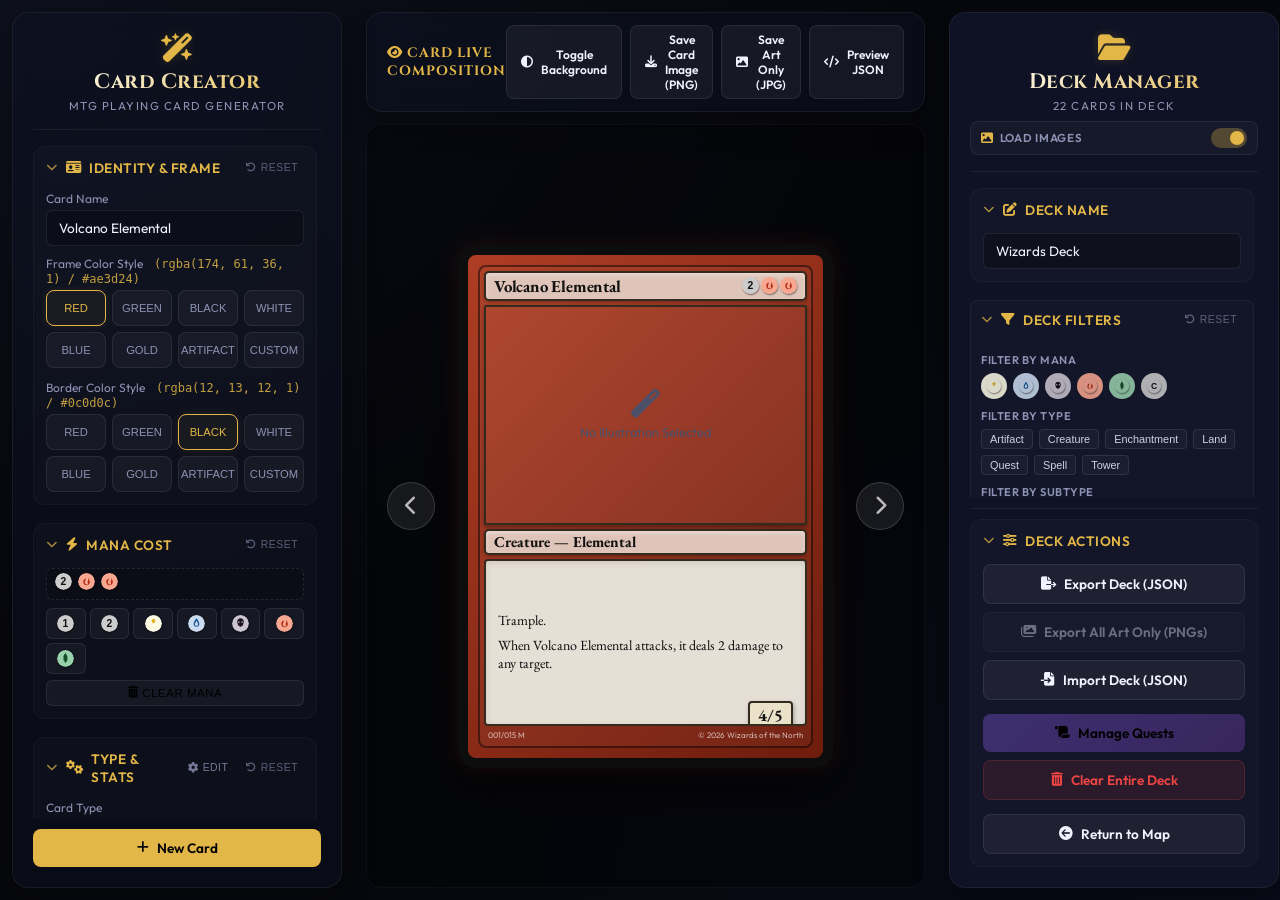
==== card_generator.html @ 2a462fcc "Update card_generator.html Disabled the Export All Art Only button" ====
<!DOCTYPE html>
<html lang="en">
<head>
    <meta charset="UTF-8">
    <meta name="viewport" content="width=device-width, initial-scale=1.0">
    <title>Wizards Card Creator</title>
    <!-- Google Fonts -->
    <link rel="preconnect" href="https://fonts.googleapis.com">
    <link rel="preconnect" href="https://fonts.gstatic.com" crossorigin>
    <link href="https://fonts.googleapis.com/css2?family=Cinzel:wght@500;700;800&family=EB+Garamond:ital,wght@0,400;0,500;0,600;0,700;1,400&family=Inter:wght@300;400;500;600&family=Outfit:wght@400;500;600;700&display=swap" rel="stylesheet" crossorigin>
    <!-- FontAwesome for Icons -->
    <link rel="stylesheet" href="https://cdnjs.cloudflare.com/ajax/libs/font-awesome/6.4.0/css/all.min.css">
    
    <!-- Coloris Color Picker -->
    <link rel="stylesheet" href="https://cdn.jsdelivr.net/gh/mdbassit/Coloris@latest/dist/coloris.min.css"/>
    <script src="https://cdn.jsdelivr.net/gh/mdbassit/Coloris@latest/dist/coloris.min.js"></script>
    
    <style>
        :root {
            --bg-dark: #07080d;
            --bg-card: #0b0c16;
            --panel-bg: rgba(15, 18, 36, 0.45);
            --panel-border: rgba(255, 255, 255, 0.06);
            --panel-glow: 0 8px 32px 0 rgba(0, 0, 0, 0.37);
            --text-main: #f0f2ff;
            --text-muted: #8d93b4;
            
            --accent-gold: #e2b747;
            --gold-hover: #f3ce69;
            --gold-glow: rgba(226, 183, 71, 0.2);
            --danger: #ef4444;
            --danger-hover: #dc2626;
            
            --font-main: 'Outfit', sans-serif;
            --font-heading: 'Cinzel', serif;
            --font-card: 'EB Garamond', serif;
        }

        * {
            box-sizing: border-box;
            margin: 0;
            padding: 0;
        }

        body {
            background-color: var(--bg-dark);
            background-image: 
                radial-gradient(at 0% 0%, rgba(20, 25, 45, 0.5) 0px, transparent 50%),
                radial-gradient(at 100% 100%, rgba(10, 12, 30, 0.6) 0px, transparent 50%);
            color: var(--text-main);
            font-family: var(--font-main);
            height: 100vh;
            overflow: hidden;
        }

        /* App Layout Container */
        .app-container {
            display: flex;
            height: 100vh;
            width: 100vw;
            position: relative;
        }

        /* Sidebars Shared Styles */
        .sidebar {
            width: 330px;
            height: calc(100vh - 24px);
            margin: 12px;
            padding: 20px;
            display: flex;
            flex-direction: column;
            z-index: 10;
            flex-shrink: 0;
        }

        .sidebar-header {
            text-align: center;
            padding-bottom: 16px;
            border-bottom: 1px solid rgba(255, 255, 255, 0.06);
            margin-bottom: 16px;
        }

        .sidebar-header h2 {
            font-family: var(--font-heading);
            font-size: 1.3rem;
            font-weight: 700;
            letter-spacing: 0.5px;
            background: linear-gradient(135deg, #ffffff 0%, var(--accent-gold) 100%);
            -webkit-background-clip: text;
            -webkit-text-fill-color: transparent;
        }

        .sidebar-header p {
            font-size: 0.72rem;
            color: var(--text-muted);
            text-transform: uppercase;
            letter-spacing: 1.5px;
            margin-top: 2px;
        }

        .logo-icon {
            font-size: 1.8rem;
            color: var(--accent-gold);
            text-shadow: 0 0 10px var(--gold-glow);
            margin-bottom: 6px;
        }

        .control-sections {
            flex: 1;
            min-height: 0;
            overflow-y: auto;
            padding-right: 4px;
        }

        /* Custom Scrollbar for sidebars */
        .control-sections::-webkit-scrollbar {
            width: 4px;
        }
        .control-sections::-webkit-scrollbar-track {
            background: transparent;
        }
        .control-sections::-webkit-scrollbar-thumb {
            background: rgba(255, 255, 255, 0.08);
            border-radius: 4px;
        }
        .control-sections::-webkit-scrollbar-thumb:hover {
            background: rgba(255, 255, 255, 0.15);
        }

        /* Glassmorphism panel styling */
        .glass-panel {
            background: var(--panel-bg);
            backdrop-filter: blur(16px);
            -webkit-backdrop-filter: blur(16px);
            border: 1px solid var(--panel-border);
            box-shadow: var(--panel-glow);
            border-radius: 16px;
        }

        #deck-manager-sidebar {
            background: rgba(15, 18, 36, 1.0); /* Fully opaque */
            backdrop-filter: none;
            -webkit-backdrop-filter: none;
        }

        /* UI Control Groups */
        .control-group {
            margin-bottom: 18px;
            background: rgba(255, 255, 255, 0.02);
            padding: 12px;
            border-radius: 12px;
            border: 1px solid rgba(255, 255, 255, 0.03);
            transition: margin-bottom 0.2s ease, padding 0.2s ease;
        }

        .control-group h3 {
            font-size: 0.85rem;
            font-weight: 600;
            margin-bottom: 10px;
            color: var(--accent-gold);
            display: flex;
            align-items: center;
            justify-content: space-between;
            width: calc(100% + 12px);
            text-transform: uppercase;
            letter-spacing: 0.5px;
            cursor: pointer;
            user-select: none;
            padding: 4px 6px;
            margin: -4px -6px 10px -6px;
            border-radius: 6px;
            transition: background 0.15s ease, margin-bottom 0.2s ease;
        }

        .control-group h3:hover {
            background: rgba(255, 255, 255, 0.05);
        }

        .control-group h3 span {
            display: flex;
            align-items: center;
            gap: 8px;
        }

        .panel-chevron {
            transition: transform 0.25s ease;
            font-size: 0.7rem;
            opacity: 0.75;
            color: var(--accent-gold);
        }

        /* Card selection tag chips (Spells / Companions sections) */
        .card-tag-list {
            display: flex;
            flex-direction: column;
            gap: 5px;
            margin-top: 8px;
        }
        .card-tag-chip {
            display: flex;
            align-items: center;
            justify-content: space-between;
            gap: 6px;
            padding: 5px 8px 5px 10px;
            background: rgba(255, 255, 255, 0.05);
            border: 1px solid rgba(255, 255, 255, 0.08);
            border-radius: 8px;
            font-size: 0.78rem;
            color: var(--text-light);
            transition: background 0.15s;
        }
        .card-tag-chip:hover {
            background: rgba(255, 255, 255, 0.09);
        }
        .card-tag-chip .chip-label {
            flex: 1;
            white-space: nowrap;
            overflow: hidden;
            text-overflow: ellipsis;
        }
        .card-tag-chip .chip-type {
            font-size: 0.68rem;
            color: var(--text-muted);
            white-space: nowrap;
        }
        .card-tag-remove {
            background: none;
            border: none;
            color: rgba(255,255,255,0.35);
            cursor: pointer;
            padding: 0 2px;
            font-size: 0.8rem;
            line-height: 1;
            transition: color 0.15s;
            flex-shrink: 0;
        }
        .card-tag-remove:hover {
            color: #f87171;
        }
        .card-section-add-row {
            display: flex;
            gap: 6px;
            align-items: center;
            margin-top: 2px;
        }
        .card-section-add-row select {
            flex: 1;
            min-width: 0;
        }
        .card-section-add-btn {
            flex-shrink: 0;
            background: rgba(var(--accent-gold-rgb, 212,175,55), 0.12);
            border: 1px solid rgba(255,255,255,0.1);
            color: var(--accent-gold);
            border-radius: 8px;
            padding: 6px 10px;
            font-size: 0.8rem;
            cursor: pointer;
            transition: background 0.15s, border-color 0.15s;
            display: flex;
            align-items: center;
            gap: 4px;
        }
        .card-section-add-btn:hover {
            background: rgba(212,175,55,0.22);
            border-color: rgba(212,175,55,0.4);
        }
        .card-tag-empty {
            font-size: 0.75rem;
            color: var(--text-muted);
            font-style: italic;
            padding: 4px 2px;
        }

        .control-group.collapsed {
            margin-bottom: 8px;
            padding-bottom: 8px;
        }

        .control-group.collapsed h3 {
            margin-bottom: 0;
        }

        .control-group.collapsed .panel-chevron {
            transform: rotate(-90deg);
        }

        .control-group.collapsed > :not(h3) {
            display: none !important;
        }

        .reset-panel-btn {
            background: none;
            border: none;
            color: var(--text-muted);
            cursor: pointer;
            padding: 2px 6px;
            font-size: 0.65rem;
            font-weight: 500;
            letter-spacing: 0.5px;
            text-transform: uppercase;
            transition: color 0.2s, opacity 0.2s;
            display: flex;
            align-items: center;
            gap: 4px;
            opacity: 0.6;
        }

        .reset-panel-btn:hover {
            color: var(--accent-gold);
            opacity: 1;
        }

        .input-container {
            margin-bottom: 10px;
        }
        .input-container:last-child {
            margin-bottom: 0;
        }

        .input-container label {
            display: block;
            font-size: 0.75rem;
            color: var(--text-muted);
            margin-bottom: 4px;
        }

        input[type="text"], select, textarea {
            width: 100%;
            background: rgba(0, 0, 0, 0.25);
            border: 1px solid rgba(255, 255, 255, 0.08);
            color: var(--text-main);
            padding: 8px 12px;
            border-radius: 6px;
            font-family: var(--font-main);
            font-size: 0.85rem;
            transition: all 0.2s ease;
        }

        input[type="text"]:focus, select:focus, textarea:focus {
            outline: none;
            border-color: var(--accent-gold);
            box-shadow: 0 0 8px rgba(226, 183, 71, 0.15);
        }

        /* Row Layout */
        .input-row {
            display: flex;
            gap: 8px;
        }
        .input-row .input-container {
            flex: 1;
        }

        /* Mana Cost Builder */
        .mana-builder-wrapper {
            display: flex;
            flex-direction: column;
            gap: 8px;
        }

        .mana-display-row {
            display: flex;
            align-items: center;
            gap: 6px;
            min-height: 32px;
            background: rgba(0, 0, 0, 0.2);
            border-radius: 6px;
            padding: 4px 8px;
            border: 1px dashed rgba(255, 255, 255, 0.1);
            flex-wrap: wrap;
        }

        .mana-display-row:empty::after {
            content: "No mana cost";
            color: var(--text-muted);
            font-size: 0.75rem;
            font-style: italic;
        }

        .mana-buttons-grid {
            display: grid;
            grid-template-columns: repeat(6, 1fr);
            gap: 4px;
        }

        .mana-btn {
            background: rgba(255, 255, 255, 0.04);
            border: 1px solid rgba(255, 255, 255, 0.08);
            border-radius: 6px;
            padding: 6px 0;
            display: flex;
            align-items: center;
            justify-content: center;
            cursor: pointer;
            transition: all 0.2s;
        }

        .mana-btn:hover {
            background: rgba(255, 255, 255, 0.12);
            border-color: var(--accent-gold);
        }

        .mana-btn.clear-mana-btn {
            grid-column: span 6;
            font-size: 0.72rem;
            text-transform: uppercase;
            letter-spacing: 0.5px;
            gap: 4px;
            margin-top: 2px;
        }

        /* Color Preset Buttons */
        .preset-grid {
            display: grid;
            grid-template-columns: repeat(4, 1fr);
            gap: 6px;
        }

        .color-preset-btn, .border-preset-btn {
            background: rgba(255, 255, 255, 0.04);
            border: 1px solid rgba(255, 255, 255, 0.08);
            border-radius: 8px;
            height: 36px;
            cursor: pointer;
            display: flex;
            align-items: center;
            justify-content: center;
            font-size: 0.7rem;
            font-weight: 500;
            color: var(--text-muted);
            transition: all 0.2s;
            text-transform: uppercase;
        }

        .color-preset-btn:hover, .border-preset-btn:hover {
            border-color: var(--text-main);
        }

        .color-preset-btn.active, .border-preset-btn.active {
            border-color: var(--accent-gold);
            color: var(--accent-gold);
            background: rgba(226, 183, 71, 0.05);
            box-shadow: 0 0 10px rgba(226, 183, 71, 0.1);
        }

        /* Custom Color Pickers with Coloris */
        .clr-field {
            display: block !important;
            width: 100% !important;
        }
        .clr-field button {
            border-radius: 6px !important;
            border: 1px solid rgba(255, 255, 255, 0.15) !important;
            width: 22px !important;
            height: 22px !important;
            left: 8px !important;
            right: auto !important;
            transform: translateY(-50%) !important;
            top: 50% !important;
        }
        .clr-field input {
            padding-left: 38px !important;
        }

        /* Drop Zone */
        .dropzone {
            border: 2px dashed rgba(255, 255, 255, 0.1);
            border-radius: 8px;
            padding: 18px 10px;
            text-align: center;
            cursor: pointer;
            transition: all 0.3s;
            background: rgba(0, 0, 0, 0.15);
        }

        .dropzone:hover, .dropzone.dragover {
            border-color: var(--accent-gold);
            background: rgba(226, 183, 71, 0.02);
        }

        .dropzone i {
            font-size: 1.5rem;
            color: var(--accent-gold);
            margin-bottom: 6px;
        }

        .dropzone p {
            font-size: 0.75rem;
            color: var(--text-muted);
        }

        .dropzone-preview {
            display: flex;
            align-items: center;
            justify-content: space-between;
            background: rgba(255, 255, 255, 0.03);
            border: 1px solid rgba(255, 255, 255, 0.06);
            border-radius: 6px;
            padding: 8px 12px;
            font-size: 0.75rem;
            margin-top: 8px;
        }

        .filename-display {
            white-space: nowrap;
            overflow: hidden;
            text-overflow: ellipsis;
            max-width: 170px;
            color: var(--text-main);
        }

        .remove-file-btn {
            background: none;
            border: none;
            color: var(--danger);
            cursor: pointer;
            font-size: 0.85rem;
            transition: color 0.2s;
        }
        .remove-file-btn:hover {
            color: var(--danger-hover);
        }

        .art-transparency-badge {
            display: none;
            align-items: center;
            gap: 4px;
            font-size: 0.65rem;
            font-weight: 600;
            padding: 2px 7px;
            border-radius: 4px;
            white-space: nowrap;
            flex-shrink: 0;
        }
        .art-transparency-badge.transparent {
            display: inline-flex;
            background: rgba(251, 191, 36, 0.15);
            color: #fbbf24;
            border: 1px solid rgba(251, 191, 36, 0.25);
        }
        .art-transparency-badge.opaque {
            display: inline-flex;
            background: rgba(52, 211, 153, 0.15);
            color: #34d399;
            border: 1px solid rgba(52, 211, 153, 0.25);
        }

        /* Sliders */
        .slider-container {
            margin-bottom: 12px;
        }

        .slider-container:last-child {
            margin-bottom: 0;
        }

        .slider-control-wrapper {
            display: flex;
            align-items: center;
            gap: 10px;
            width: 100%;
        }

        .slider-btn {
            background: rgba(255, 255, 255, 0.05);
            color: var(--text-muted);
            border: 1px solid rgba(255, 255, 255, 0.08);
            width: 28px;
            height: 28px;
            padding: 0;
            font-size: 0.7rem;
            border-radius: 50%;
            display: flex;
            align-items: center;
            justify-content: center;
            flex-shrink: 0;
            cursor: pointer;
            transition: all 0.2s ease;
        }

        .slider-btn:hover {
            background: rgba(255, 255, 255, 0.12);
            color: var(--accent-gold);
            border-color: var(--accent-gold);
            box-shadow: 0 0 8px rgba(226, 183, 71, 0.3);
        }

        .slider-btn:active {
            transform: scale(0.9);
        }

        .slider-header {
            display: flex;
            justify-content: space-between;
            font-size: 0.75rem;
            color: var(--text-muted);
            margin-bottom: 6px;
        }

        .slider-header span.val-display {
            color: var(--accent-gold);
            font-family: monospace;
        }

        input[type="range"] {
            -webkit-appearance: none;
            width: 100%;
            height: 6px;
            border-radius: 3px;
            background: rgba(255, 255, 255, 0.1);
            outline: none;
            cursor: pointer;
        }

        input[type="range"]::-webkit-slider-thumb {
            -webkit-appearance: none;
            width: 12px;
            height: 12px;
            border-radius: 50%;
            background: var(--accent-gold);
            box-shadow: 0 0 6px rgba(226, 183, 71, 0.3);
            transition: transform 0.1s;
        }

        input[type="range"]::-webkit-slider-thumb:hover {
            transform: scale(1.2);
        }

        /* Common Buttons */
        .btn-column {
            display: flex;
            flex-direction: column;
            gap: 8px;
            margin-top: 10px;
        }

        .primary-btn, .secondary-btn, .danger-btn {
            width: 100%;
            padding: 10px 16px;
            border-radius: 8px;
            font-family: var(--font-main);
            font-weight: 600;
            font-size: 0.85rem;
            cursor: pointer;
            display: flex;
            align-items: center;
            justify-content: center;
            gap: 8px;
            transition: all 0.2s;
        }

        .primary-btn {
            background: var(--accent-gold);
            color: #000;
            border: none;
        }
        .primary-btn:hover {
            background: var(--gold-hover);
            box-shadow: 0 0 12px rgba(226, 183, 71, 0.35);
        }

        .secondary-btn {
            background: rgba(255, 255, 255, 0.05);
            color: var(--text-main);
            border: 1px solid rgba(255, 255, 255, 0.08);
        }
        .secondary-btn:hover {
            background: rgba(255, 255, 255, 0.12);
            border-color: var(--text-main);
        }

        .danger-btn {
            background: rgba(239, 68, 68, 0.1);
            color: var(--danger);
            border: 1px solid rgba(239, 68, 68, 0.2);
        }
        .danger-btn:hover {
            background: var(--danger);
            color: #fff;
            border-color: var(--danger);
        }

        .primary-btn:disabled, .secondary-btn:disabled, .danger-btn:disabled {
            opacity: 0.4;
            cursor: not-allowed;
            pointer-events: none;
        }

        /* Viewport Styling */
        .viewport {
            flex: 1;
            display: flex;
            flex-direction: column;
            height: 100%;
            padding: 12px;
            position: relative;
        }

        .viewport-header {
            padding: 12px 20px;
            display: flex;
            justify-content: space-between;
            align-items: center;
            margin-bottom: 12px;
        }

        .mode-badge {
            font-family: var(--font-heading);
            font-weight: 700;
            font-size: 0.85rem;
            letter-spacing: 1px;
            color: var(--accent-gold);
            text-transform: uppercase;
        }

        .card-container-wrapper {
            flex: 1;
            display: flex;
            align-items: center;
            justify-content: center;
            position: relative;
            background: rgba(0, 0, 0, 0.3);
            border-radius: 16px;
            border: 1px solid rgba(255, 255, 255, 0.04);
            overflow: auto;
            transition: background 0.3s ease, border-color 0.3s ease;
        }

        /* Navigation Arrows styling */
        .nav-arrow-btn {
            position: absolute;
            top: 50%;
            transform: translateY(-50%);
            width: 48px;
            height: 48px;
            border-radius: 50%;
            background: rgba(255, 255, 255, 0.08);
            border: 1px solid rgba(255, 255, 255, 0.15);
            backdrop-filter: blur(12px);
            -webkit-backdrop-filter: blur(12px);
            color: rgba(255, 255, 255, 0.7);
            font-size: 1.25rem;
            cursor: pointer;
            display: flex;
            align-items: center;
            justify-content: center;
            transition: all 0.2s cubic-bezier(0.4, 0, 0.2, 1);
            z-index: 10;
        }

        .nav-arrow-btn:hover {
            background: rgba(255, 255, 255, 0.18);
            border-color: rgba(226, 183, 71, 0.4);
            color: #e2b747;
            transform: translateY(-50%) scale(1.1);
            box-shadow: 0 0 15px rgba(226, 183, 71, 0.2);
        }

        .nav-arrow-btn:active {
            transform: translateY(-50%) scale(0.95);
        }

        .nav-arrow-btn:disabled {
            opacity: 0.2;
            cursor: not-allowed;
            pointer-events: none;
        }

        .nav-arrow-btn.prev {
            left: 20px;
        }

        .nav-arrow-btn.next {
            right: 20px;
        }

        .card-container-wrapper.light-bg {
            background: #ffffff;
            border-color: rgba(0, 0, 0, 0.1);
        }

        .card-container-wrapper.dark-bg {
            background: #000000;
            border-color: rgba(255, 255, 255, 0.08);
        }

        /* HIGH-FIDELITY MTG CARD LAYOUT */
        .mtg-card-frame {
            width: 375px;
            height: 523px;
            background-color: #121212;
            border-radius: 18px;
            box-shadow: 0 15px 40px rgba(0,0,0,0.8);
            border: 10px solid #0d0d0c; /* Bold black card border */
            padding: 10px;
            display: flex;
            flex-direction: column;
            position: relative;
            user-select: none;
            overflow: hidden;
        }

        /* Color-specific card styles based on frame color */
        .mtg-card-frame.style-red {
            background: linear-gradient(135deg, #ae3d24 0%, #6e1c0d 100%);
            box-shadow: 0 0 20px rgba(174, 61, 36, 0.15), 0 15px 40px rgba(0,0,0,0.8);
        }
        .mtg-card-frame.style-green {
            background: linear-gradient(135deg, #275924 0%, #112d0e 100%);
            box-shadow: 0 0 20px rgba(39, 89, 36, 0.15), 0 15px 40px rgba(0,0,0,0.8);
        }
        .mtg-card-frame.style-black {
            background: linear-gradient(135deg, #37333d 0%, #151119 100%);
            box-shadow: 0 0 20px rgba(55, 51, 61, 0.15), 0 15px 40px rgba(0,0,0,0.8);
        }
        .mtg-card-frame.style-white {
            background: linear-gradient(135deg, #e7ddc4 0%, #a49673 100%);
            box-shadow: 0 0 20px rgba(231, 221, 196, 0.1), 0 15px 40px rgba(0,0,0,0.8);
        }
        .mtg-card-frame.style-blue {
            background: linear-gradient(135deg, #2c5c8e 0%, #122846 100%);
            box-shadow: 0 0 20px rgba(44, 92, 142, 0.15), 0 15px 40px rgba(0,0,0,0.8);
        }
        .mtg-card-frame.style-gold {
            background: linear-gradient(135deg, #cb9b3c 0%, #7d591b 100%);
            box-shadow: 0 0 20px rgba(203, 155, 60, 0.15), 0 15px 40px rgba(0,0,0,0.8);
        }
        .mtg-card-frame.style-artifact {
            background: linear-gradient(135deg, #8d9299 0%, #4b4e54 100%);
            box-shadow: 0 0 20px rgba(141, 146, 153, 0.1), 0 15px 40px rgba(0,0,0,0.8);
        }

        /* Inner Content Border box */
        .card-inner-border {
            display: flex;
            flex-direction: column;
            height: 100%;
            border: 2px solid rgba(0, 0, 0, 0.5);
            border-radius: 8px;
            padding: 4px;
            background: rgba(255, 255, 255, 0.03);
            position: relative;
            z-index: 2;
        }

        /* Card Header (Title & Mana Cost) */
        .card-header-bar {
            height: 30px;
            background: rgba(255, 255, 255, 0.85);
            border: 2px solid #332b1d;
            border-radius: 5px;
            box-shadow: inset 0 2px 4px rgba(255,255,255,0.4), 0 1px 3px rgba(0,0,0,0.3);
            padding: 0 8px;
            display: flex;
            align-items: center;
            justify-content: space-between;
            color: #111;
            margin-bottom: 4px;
            font-family: var(--font-card);
        }

        /* Text shadow colors based on frame selection to blend headers */
        .style-red .card-header-bar, .style-red .card-type-bar { background: #dfc4b9; }
        .style-green .card-header-bar, .style-green .card-type-bar { background: #c6dfc3; }
        .style-black .card-header-bar, .style-black .card-type-bar { background: #cbc5d0; }
        .style-white .card-header-bar, .style-white .card-type-bar { background: #fdfaf2; }
        .style-blue .card-header-bar, .style-blue .card-type-bar { background: #c7dcef; }
        .style-gold .card-header-bar, .style-gold .card-type-bar { background: #eae1c9; }
        .style-artifact .card-header-bar, .style-artifact .card-type-bar { background: #dcdfe3; }

        .card-title-text {
            font-weight: 700;
            font-size: 1.05rem;
            letter-spacing: -0.2px;
            font-style: normal;
        }

        .card-mana-cost {
            display: flex;
            align-items: center;
            gap: 2px;
        }

        /* Mana SVGs */
        .mana-icon-svg {
            width: 17px;
            height: 17px;
            border-radius: 50%;
            box-shadow: 0.5px 1px 1.5px rgba(0,0,0,0.5);
            display: inline-block;
        }

        .card-art-frame {
            height: 220px;
            border: 2px solid #332b1d;
            background: inherit;
            position: relative;
            overflow: hidden;
            box-shadow: 0 2px 4px rgba(0,0,0,0.4);
            margin-bottom: 4px;
            border-radius: 2px;
            display: flex;
            align-items: center;
            justify-content: center;
        }

        .card-art-img {
            position: absolute;
            transform-origin: center center;
        }

        .card-art-placeholder {
            position: absolute;
            top: 0;
            left: 0;
            width: 100%;
            height: 100%;
            display: flex;
            flex-direction: column;
            align-items: center;
            justify-content: center;
            color: #4a5068;
            font-size: 0.8rem;
            gap: 6px;
        }
        .card-art-placeholder i {
            font-size: 1.8rem;
        }

        /* Card Type Bar */
        .card-type-bar {
            height: 26px;
            background: rgba(255, 255, 255, 0.85);
            border: 2px solid #332b1d;
            border-radius: 5px;
            box-shadow: inset 0 2px 4px rgba(255,255,255,0.4), 0 1px 3px rgba(0,0,0,0.3);
            padding: 0 8px;
            display: flex;
            align-items: center;
            justify-content: space-between;
            color: #111;
            margin-bottom: 4px;
            font-family: var(--font-card);
        }

        .card-type-text {
            font-weight: 700;
            font-size: 0.95rem;
        }

        .card-expansion-icon {
            font-size: 0.8rem;
            color: #111;
        }

        /* Card Rules Text Box */
        .card-text-box {
            flex: 1;
            background: rgba(234, 230, 222, 0.96); /* Authentic parchment feel */
            border: 2px solid #332b1d;
            border-radius: 4px;
            padding: 10px 12px;
            color: #0b0b0b;
            font-family: var(--font-card);
            font-size: 0.88rem;
            line-height: 1.25;
            display: flex;
            flex-direction: column;
            justify-content: center;
            box-shadow: inset 0 2px 6px rgba(0,0,0,0.1);
            position: relative;
            overflow: hidden;
        }

        .card-rules-text {
            white-space: pre-wrap;
            text-align: left;
            font-style: normal;
        }

        .rules-paragraph {
            margin-bottom: 8px;
        }
        .rules-paragraph:last-child {
            margin-bottom: 0;
        }
        .custom-description-paragraph {
            font-style: italic;
        }

        .activated-ability-preview-item {
            cursor: pointer;
            transition: background-color 0.2s, color 0.2s;
            border-radius: 4px;
            padding: 2px 4px;
            margin: 0 -4px;
            display: block;
        }

        .activated-ability-preview-item:hover {
            background-color: rgba(226, 183, 71, 0.12);
            color: #e2b747;
        }

        .card-rules-text .mana-icon-svg {
            width: var(--ability-mana-size, 14px);
            height: var(--ability-mana-size, 14px);
            vertical-align: middle;
            margin: 0 1px;
            position: relative;
            top: -1px;
        }

        /* Keyword Preset Buttons */
        .keyword-grid {
            display: grid;
            grid-template-columns: repeat(3, 1fr);
            gap: 6px;
        }

        .keyword-btn {
            background: rgba(255, 255, 255, 0.04);
            border: 1px solid rgba(255, 255, 255, 0.08);
            border-radius: 8px;
            height: 36px;
            cursor: pointer;
            display: flex;
            align-items: center;
            justify-content: center;
            font-size: 0.72rem;
            font-weight: 500;
            color: var(--text-muted);
            transition: all 0.2s;
            text-transform: uppercase;
        }

        .keyword-btn:hover {
            border-color: var(--text-main);
        }

        .keyword-btn.active {
            border-color: var(--accent-gold);
            color: var(--accent-gold);
            background: rgba(226, 183, 71, 0.05);
            box-shadow: 0 0 10px rgba(226, 183, 71, 0.1);
        }

        /* Activated Abilities Builder styling */
        .ability-item {
            display: flex;
            align-items: center;
            justify-content: space-between;
            background: rgba(255, 255, 255, 0.02);
            border: 1px solid rgba(255, 255, 255, 0.05);
            border-radius: 6px;
            padding: 6px 10px;
            font-size: 0.75rem;
            margin-bottom: 2px;
            cursor: pointer;
            transition: background 0.2s, border-color 0.2s;
        }

        .ability-item:hover {
            background: rgba(255, 255, 255, 0.06);
            border-color: rgba(255, 255, 255, 0.15);
        }

        .ability-item-details {
            display: flex;
            align-items: center;
            gap: 6px;
            min-width: 0;
            flex: 1;
        }

        .ability-item-mana {
            display: flex;
            align-items: center;
            gap: 1.5px;
            flex-shrink: 0;
        }

        .ability-item-mana .mana-icon-svg {
            width: 12px;
            height: 12px;
        }

        .ability-item-text {
            color: var(--text-main);
            white-space: nowrap;
            overflow: hidden;
            text-overflow: ellipsis;
        }

        .ability-item-delete-btn {
            background: none;
            border: none;
            color: var(--text-muted);
            cursor: pointer;
            padding: 4px;
            font-size: 0.75rem;
            transition: color 0.2s;
        }

        .ability-item-delete-btn:hover {
            color: var(--danger);
        }

        .mini-mana-btn {
            padding: 4px 0 !important;
            font-size: 0.75rem !important;
        }

        /* Power & Toughness Badge */
        .card-pt-box {
            position: absolute;
            bottom: -6px;
            right: 12px;
            background: #eae1c9;
            border: 2px solid #332b1d;
            border-radius: 4px;
            padding: 2px 8px;
            font-family: var(--font-card);
            font-weight: 700;
            font-size: 1.05rem;
            color: #111;
            box-shadow: 1px 2px 4px rgba(0,0,0,0.3);
            z-index: 5;
            display: none; /* Only visible for Creatures */
        }

        /* Card footer details */
        .card-footer-info {
            height: 16px;
            display: flex;
            justify-content: space-between;
            align-items: center;
            font-family: var(--font-main);
            font-size: 0.5rem;
            color: rgba(255, 255, 255, 0.65);
            padding: 2px 4px 0 4px;
        }

        /* Deck List (Right Sidebar) */
        .deck-list {
            display: flex;
            flex-direction: column;
            gap: 8px;
        }

        /* Image Loading Toggle */
        .img-loading-toggle-row {
            display: flex;
            align-items: center;
            justify-content: space-between;
            padding: 6px 10px;
            margin: 8px 0 0 0;
            background: rgba(255, 255, 255, 0.03);
            border: 1px solid rgba(255, 255, 255, 0.06);
            border-radius: 8px;
            gap: 8px;
        }

        .img-loading-toggle-label {
            display: flex;
            align-items: center;
            gap: 6px;
            font-size: 0.72rem;
            font-weight: 600;
            text-transform: uppercase;
            letter-spacing: 0.06em;
            color: var(--text-muted);
            user-select: none;
        }

        .img-loading-toggle-label i {
            font-size: 0.75rem;
            color: var(--accent-gold);
        }

        /* Toggle switch */
        .toggle-switch {
            position: relative;
            display: inline-block;
            width: 36px;
            height: 20px;
            flex-shrink: 0;
        }

        .toggle-switch input {
            opacity: 0;
            width: 0;
            height: 0;
        }

        .toggle-slider {
            position: absolute;
            cursor: pointer;
            inset: 0;
            background: rgba(255, 255, 255, 0.1);
            border-radius: 20px;
            transition: background 0.25s;
        }

        .toggle-slider::before {
            content: '';
            position: absolute;
            height: 14px;
            width: 14px;
            left: 3px;
            bottom: 3px;
            background: var(--text-muted);
            border-radius: 50%;
            transition: transform 0.25s, background 0.25s;
        }

        .toggle-switch input:checked + .toggle-slider {
            background: rgba(226, 183, 71, 0.3);
        }

        .toggle-switch input:checked + .toggle-slider::before {
            transform: translateX(16px);
            background: var(--accent-gold);
        }

        /* Per-card load image button */
        .deck-card-load-img-btn {
            background: none;
            border: 1px solid rgba(226, 183, 71, 0.25);
            color: var(--accent-gold);
            cursor: pointer;
            padding: 4px 6px;
            font-size: 0.68rem;
            border-radius: 5px;
            transition: all 0.2s;
            flex-shrink: 0;
            opacity: 0.7;
        }

        .deck-card-load-img-btn:hover {
            background: rgba(226, 183, 71, 0.12);
            border-color: var(--accent-gold);
            opacity: 1;
        }

        .deck-card-load-img-btn.loaded {
            color: #6fcf6f;
            border-color: rgba(111, 207, 111, 0.3);
            opacity: 1;
            cursor: default;
        }

        .deck-card-row {
            display: flex;
            align-items: center;
            justify-content: space-between;
            background: rgba(255, 255, 255, 0.02);
            border: 1px solid rgba(255, 255, 255, 0.05);
            border-radius: 8px;
            padding: 8px 10px;
            cursor: pointer;
            transition: all 0.2s;
        }

        .deck-card-row:hover {
            background: rgba(255, 255, 255, 0.07);
            border-color: rgba(255, 255, 255, 0.15);
        }

        .deck-card-row.selected {
            background: rgba(226, 183, 71, 0.08);
            border-color: rgba(226, 183, 71, 0.6);
            box-shadow: 0 0 8px rgba(226, 183, 71, 0.15);
        }

        .deck-card-info {
            display: flex;
            flex-direction: column;
            gap: 2px;
            min-width: 0;
            flex: 1;
        }

        .deck-card-name {
            font-weight: 600;
            font-size: 0.8rem;
            white-space: nowrap;
            overflow: hidden;
            text-overflow: ellipsis;
            color: var(--text-main);
        }

        .deck-card-meta {
            display: flex;
            align-items: center;
            gap: 6px;
        }

        .deck-card-type {
            font-size: 0.65rem;
            color: var(--text-muted);
            background: rgba(255, 255, 255, 0.05);
            padding: 1px 4px;
            border-radius: 3px;
            text-transform: uppercase;
        }

        .deck-card-mana {
            display: flex;
            align-items: center;
            gap: 1.5px;
        }

        .deck-card-mana .mana-icon-svg {
            width: 11px;
            height: 11px;
        }

        .deck-card-delete-btn {
            background: none;
            border: none;
            color: var(--text-muted);
            cursor: pointer;
            padding: 6px;
            font-size: 0.8rem;
            transition: color 0.2s;
        }

        .deck-card-delete-btn:hover {
            color: var(--danger);
        }

        .deck-empty-placeholder {
            padding: 40px 10px;
            text-align: center;
            color: var(--text-muted);
            font-size: 0.8rem;
            border: 1px dashed rgba(255, 255, 255, 0.05);
            border-radius: 8px;
        }

        .deck-empty-placeholder i {
            font-size: 1.8rem;
            margin-bottom: 8px;
            display: block;
        }

        /* Deck Sort Button */
        .deck-sort-btn {
            background: none;
            border: none;
            color: var(--text-muted);
            cursor: pointer;
            padding: 2px 6px;
            font-size: 0.65rem;
            font-weight: 500;
            letter-spacing: 0.5px;
            text-transform: uppercase;
            transition: color 0.2s, opacity 0.2s, background 0.2s;
            display: flex;
            align-items: center;
            gap: 4px;
            opacity: 0.6;
            border-radius: 4px;
        }
        .deck-sort-btn:hover {
            color: var(--accent-gold);
            opacity: 1;
        }
        .deck-sort-btn.sort-active {
            color: var(--accent-gold);
            opacity: 1;
            background: rgba(212, 175, 55, 0.1);
            border: 1px solid rgba(212, 175, 55, 0.25);
        }

        /* Deck Manager Filters */
        .deck-filters {
            background: rgba(255, 255, 255, 0.02);
            border: 1px solid rgba(255, 255, 255, 0.05);
            border-radius: 8px;
            padding: 10px;
            margin-bottom: 12px;
            display: flex;
            flex-direction: column;
            gap: 10px;
        }

        .filter-group {
            display: flex;
            flex-direction: column;
            gap: 6px;
        }

        .filter-label {
            font-size: 0.7rem;
            font-weight: 600;
            color: var(--text-muted);
            text-transform: uppercase;
            letter-spacing: 0.5px;
            display: flex;
            justify-content: space-between;
            align-items: center;
        }

        .filter-buttons {
            display: flex;
            flex-wrap: wrap;
            gap: 6px;
        }

        .mana-filter-btn {
            width: 26px;
            height: 26px;
            border-radius: 50%;
            border: 1.5px solid transparent;
            background: rgba(255, 255, 255, 0.08);
            display: flex;
            align-items: center;
            justify-content: center;
            cursor: pointer;
            transition: all 0.2s cubic-bezier(0.4, 0, 0.2, 1);
            padding: 0;
            outline: none;
            opacity: 0.85;
        }

        .mana-filter-btn:hover {
            transform: scale(1.15);
            box-shadow: 0 0 8px rgba(255, 255, 255, 0.15);
            opacity: 1;
        }

        .mana-filter-btn.active {
            transform: scale(1.15);
            box-shadow: 0 0 15px var(--glow-color, rgba(255, 255, 255, 0.4));
            border-color: #ffffff;
            outline: 2px solid var(--accent-gold);
            outline-offset: 2px;
            opacity: 1 !important;
        }
        
        .mana-filter-btn[data-color="W"] { --glow-color: rgba(248, 246, 240, 0.4); background: #fdfbe6; }
        .mana-filter-btn[data-color="U"] { --glow-color: rgba(43, 120, 197, 0.6); background: #cbdcf0; }
        .mana-filter-btn[data-color="B"] { --glow-color: rgba(18, 18, 18, 0.8); background: #cbc5d0; }
        .mana-filter-btn[data-color="R"] { --glow-color: rgba(211, 56, 30, 0.6); background: #f8a790; }
        .mana-filter-btn[data-color="G"] { --glow-color: rgba(45, 137, 72, 0.6); background: #99d1ad; }
        .mana-filter-btn[data-color="C"] { --glow-color: rgba(120, 120, 120, 0.4); background: #cccccc; }

        .filter-buttons.has-active .mana-filter-btn:not(.active) {
            opacity: 0.35;
        }

        .filter-buttons.has-active .mana-filter-btn:not(.active):hover {
            opacity: 0.65;
        }

        .mana-filter-btn svg {
            width: 14px;
            height: 14px;
            pointer-events: none;
        }

        .type-filter-btn {
            padding: 3px 8px;
            font-size: 0.68rem;
            font-weight: 500;
            border-radius: 4px;
            border: 1px solid rgba(255, 255, 255, 0.1);
            background: rgba(255, 255, 255, 0.04);
            color: var(--text-main);
            cursor: pointer;
            transition: all 0.2s ease;
            opacity: 0.85;
        }

        .type-filter-btn:hover {
            background: rgba(255, 255, 255, 0.08);
            border-color: rgba(255, 255, 255, 0.2);
            opacity: 1;
        }

        .type-filter-btn.active {
            background: var(--accent-gold);
            color: #111111;
            border-color: var(--accent-gold);
            box-shadow: 0 0 10px var(--gold-glow);
            font-weight: 600;
            opacity: 1 !important;
            transform: translateY(-1px);
        }

        .filter-buttons.has-active .type-filter-btn:not(.active) {
            opacity: 0.4;
        }

        .filter-buttons.has-active .type-filter-btn:not(.active):hover {
            opacity: 0.7;
        }
        
        .subtype-filter-select {
            width: 100%;
            padding: 5px 8px;
            font-size: 0.72rem;
            font-weight: 500;
            border-radius: 4px;
            border: 1px solid rgba(255, 255, 255, 0.1);
            background: rgba(0, 0, 0, 0.3);
            color: var(--text-main);
            cursor: pointer;
            transition: all 0.2s ease;
            outline: none;
        }

        .subtype-filter-select:focus,
        .subtype-filter-select:hover {
            border-color: rgba(255, 255, 255, 0.25);
            background: rgba(0, 0, 0, 0.45);
        }

        .subtype-filter-select option {
            background: #18181c;
            color: var(--text-main);
            padding: 4px 8px;
        }
        
        .clear-filters-btn {
            font-size: 0.62rem;
            color: var(--accent-gold);
            background: none;
            border: none;
            cursor: pointer;
            padding: 0;
            display: none;
            text-transform: none;
            letter-spacing: 0px;
            font-family: inherit;
        }

        .clear-filters-btn:hover {
            text-decoration: underline;
        }

        .sidebar-footer {
            margin-top: 10px;
            border-top: 1px solid rgba(255, 255, 255, 0.06);
            padding-top: 10px;
            flex-shrink: 0;
            max-height: 50vh;
            overflow-y: auto;
        }

        /* Toast notification */
        .toast {
            position: fixed;
            bottom: 24px;
            left: 50%;
            transform: translateX(-50%) translateY(100px);
            background: rgba(11, 12, 22, 0.95);
            border: 1px solid var(--accent-gold);
            box-shadow: 0 8px 30px rgba(0,0,0,0.5), 0 0 15px rgba(226, 183, 71, 0.25);
            border-radius: 50px;
            padding: 12px 28px;
            display: flex;
            align-items: center;
            gap: 10px;
            color: var(--text-main);
            font-size: 0.85rem;
            font-weight: 500;
            z-index: 1000;
            transition: transform 0.4s cubic-bezier(0.175, 0.885, 0.32, 1.275);
            pointer-events: none;
        }

        .toast.show {
            transform: translateX(-50%) translateY(0);
        }

        .toast i {
            color: var(--accent-gold);
            font-size: 1.05rem;
        }

        /* Manage Keywords Modal CSS styling */
        .modal-overlay {
            position: fixed;
            top: 0;
            left: 0;
            width: 100vw;
            height: 100vh;
            background: rgba(4, 5, 10, 0.8);
            backdrop-filter: blur(8px);
            -webkit-backdrop-filter: blur(8px);
            display: flex;
            align-items: center;
            justify-content: center;
            z-index: 1100;
            opacity: 0;
            pointer-events: none;
            visibility: hidden;
            transition: opacity 0.25s ease, visibility 0.25s ease;
        }
        
        .modal-overlay.show {
            opacity: 1;
            pointer-events: auto;
            visibility: visible;
        }
        
        .modal-content {
            width: 420px;
            max-width: 90%;
            padding: 24px;
            background: rgba(11, 14, 30, 0.95);
            border: 1px solid var(--panel-border);
            border-radius: 16px;
            box-shadow: var(--panel-glow), 0 0 20px rgba(226, 183, 71, 0.15);
            animation: modalSlideUp 0.3s cubic-bezier(0.34, 1.56, 0.64, 1);
            position: relative;
        }
        
        @keyframes modalSlideUp {
            from { transform: translateY(30px); opacity: 0; }
            to { transform: translateY(0); opacity: 1; }
        }
        
        .modal-header {
            display: flex;
            align-items: center;
            justify-content: space-between;
            margin-bottom: 20px;
            border-bottom: 1px solid rgba(255, 255, 255, 0.08);
            padding-bottom: 12px;
        }
        
        .modal-header h3 {
            font-family: var(--font-heading);
            font-size: 1.15rem;
            color: var(--accent-gold);
            display: flex;
            align-items: center;
            gap: 8px;
        }
        
        .close-modal-btn {
            background: none;
            border: none;
            color: var(--text-muted);
            font-size: 1.6rem;
            cursor: pointer;
            line-height: 1;
            transition: color 0.2s;
        }
        
        .close-modal-btn:hover {
            color: var(--danger);
        }
        
        .keyword-input-row {
            display: flex;
            gap: 8px;
            margin-bottom: 16px;
        }
        
        .keyword-input-row input {
            flex: 1;
            background: rgba(0, 0, 0, 0.2);
            border: 1px solid rgba(255, 255, 255, 0.1);
            border-radius: 8px;
            padding: 10px 14px;
            color: var(--text-main);
            font-family: var(--font-main);
            font-size: 0.88rem;
            outline: none;
            transition: border-color 0.2s;
        }
        
        .keyword-input-row input:focus {
            border-color: var(--accent-gold);
        }
        
        .keyword-input-row button {
            background: var(--accent-gold);
            color: #0b0c16;
            border: none;
            border-radius: 8px;
            padding: 0 18px;
            font-family: var(--font-main);
            font-weight: 600;
            font-size: 0.88rem;
            cursor: pointer;
            transition: background-color 0.2s;
        }
        
        .keyword-input-row button:hover {
            background: var(--gold-hover);
        }
        
        /* ─── Quest Manager Styles ─── */
        .quest-sidebar-item {
            display: flex;
            align-items: center;
            gap: 8px;
            padding: 9px 10px;
            border-radius: 8px;
            cursor: pointer;
            font-size: 0.83rem;
            color: var(--text-light);
            border: 1px solid transparent;
            transition: all 0.18s ease;
            margin-bottom: 3px;
        }
        .quest-sidebar-item:hover {
            background: rgba(139, 92, 246, 0.12);
            border-color: rgba(139, 92, 246, 0.25);
            color: var(--text-color);
        }
        .quest-sidebar-item.active {
            background: rgba(139, 92, 246, 0.22);
            border-color: rgba(139, 92, 246, 0.55);
            color: #c4b5fd;
        }
        .quest-sidebar-item i {
            font-size: 0.8rem;
            width: 14px;
            text-align: center;
            color: #a78bfa;
            flex-shrink: 0;
        }

        .quest-level-card {
            background: rgba(139, 92, 246, 0.06);
            border: 1px solid rgba(139, 92, 246, 0.2);
            border-radius: 12px;
            padding: 14px 16px;
            transition: border-color 0.2s;
        }
        .quest-level-card:hover {
            border-color: rgba(139, 92, 246, 0.38);
        }
        .quest-level-header {
            display: flex;
            align-items: center;
            justify-content: space-between;
            margin-bottom: 12px;
            padding-bottom: 10px;
            border-bottom: 1px solid rgba(139, 92, 246, 0.15);
        }
        .quest-level-title {
            font-size: 0.8rem;
            font-weight: 700;
            text-transform: uppercase;
            letter-spacing: 0.07em;
            color: #c4b5fd;
        }
        .quest-level-section-label {
            font-size: 0.7rem;
            font-weight: 600;
            text-transform: uppercase;
            letter-spacing: 0.05em;
            color: var(--text-muted);
            margin-bottom: 6px;
            display: flex;
            align-items: center;
            gap: 5px;
        }

        .quest-reward-chip {
            display: inline-flex;
            align-items: center;
            gap: 5px;
            background: rgba(34, 197, 94, 0.12);
            border: 1px solid rgba(34, 197, 94, 0.3);
            border-radius: 20px;
            padding: 3px 10px;
            font-size: 0.76rem;
            color: #86efac;
            margin: 3px;
        }
        .quest-reward-chip .remove-chip {
            background: none;
            border: none;
            color: #86efac;
            cursor: pointer;
            font-size: 0.65rem;
            padding: 0 0 0 3px;
            opacity: 0.7;
            transition: opacity 0.15s;
        }
        .quest-reward-chip .remove-chip:hover { opacity: 1; }

        .quest-unlock-chip {
            display: inline-flex;
            align-items: center;
            gap: 5px;
            background: rgba(251, 191, 36, 0.1);
            border: 1px solid rgba(251, 191, 36, 0.3);
            border-radius: 20px;
            padding: 3px 10px;
            font-size: 0.76rem;
            color: #fde68a;
            margin: 3px;
        }
        .quest-unlock-chip .remove-chip {
            background: none;
            border: none;
            color: #fde68a;
            cursor: pointer;
            font-size: 0.65rem;
            padding: 0 0 0 3px;
            opacity: 0.7;
            transition: opacity 0.15s;
        }
        .quest-unlock-chip .remove-chip:hover { opacity: 1; }

        .quest-opponent-chip {
            display: inline-flex;
            align-items: center;
            gap: 5px;
            background: rgba(239, 68, 68, 0.1);
            border: 1px solid rgba(239, 68, 68, 0.3);
            border-radius: 20px;
            padding: 3px 10px;
            font-size: 0.76rem;
            color: #fca5a5;
            margin: 3px;
        }
        .quest-opponent-chip .remove-chip {
            background: none;
            border: none;
            color: #fca5a5;
            cursor: pointer;
            font-size: 0.65rem;
            padding: 0 0 0 3px;
            opacity: 0.7;
            transition: opacity 0.15s;
        }
        .quest-opponent-chip .remove-chip:hover { opacity: 1; }

        .quest-chips-area {
            min-height: 30px;
            display: flex;
            flex-wrap: wrap;
            align-items: flex-start;
            gap: 0;
            margin-bottom: 6px;
        }
        .quest-add-row {
            display: flex;
            gap: 6px;
            margin-top: 4px;
        }
        .quest-add-row select {
            flex: 1;
            font-size: 0.8rem;
            padding: 5px 8px;
        }
        .quest-add-row button {
            flex-shrink: 0;
            font-size: 0.76rem;
            padding: 5px 12px;
            width: auto;
            margin: 0;
        }
        .quest-delete-level-btn {
            background: none;
            border: none;
            color: var(--text-muted);
            cursor: pointer;
            font-size: 0.9rem;
            transition: color 0.2s, transform 0.1s;
            padding: 2px 4px;
        }
        .quest-delete-level-btn:hover {
            color: var(--danger);
            transform: scale(1.1);
        }
        .quest-level-section {
            margin-top: 0;
        }

        /* Collapsible section panel */
        .qs-panel {
            background: rgba(255,255,255,0.025);
            border: 1px solid rgba(255,255,255,0.08);
            border-radius: 8px;
            overflow: hidden;
            transition: box-shadow 0.2s;
        }
        .qs-panel:focus-within {
            box-shadow: 0 0 0 1.5px rgba(167,139,250,0.25);
        }
        .qs-panel-header {
            display: flex;
            align-items: center;
            gap: 8px;
            padding: 8px 12px;
            background: rgba(0,0,0,0.18);
            cursor: pointer;
            user-select: none;
            border-bottom: 1px solid transparent;
            transition: border-color 0.2s, background 0.15s;
        }
        .qs-panel-header:hover {
            background: rgba(255,255,255,0.03);
        }
        .qs-panel-header.open {
            border-bottom-color: rgba(255,255,255,0.06);
        }
        .qs-panel-toggle {
            font-size: 0.72rem;
            color: var(--text-muted);
            width: 12px;
            display: flex;
            justify-content: center;
            flex-shrink: 0;
            transition: transform 0.2s;
        }
        .qs-panel-toggle.open {
            transform: rotate(90deg);
        }
        .qs-panel-label {
            font-size: 0.7rem;
            font-weight: 600;
            text-transform: uppercase;
            letter-spacing: 0.05em;
            color: var(--text-muted);
            display: flex;
            align-items: center;
            gap: 5px;
            flex: 1;
        }
        .qs-panel-remove {
            background: none;
            border: none;
            color: var(--text-muted);
            cursor: pointer;
            font-size: 0.75rem;
            padding: 2px 4px;
            border-radius: 4px;
            opacity: 0.6;
            transition: opacity 0.15s, color 0.15s;
            flex-shrink: 0;
        }
        .qs-panel-remove:hover {
            opacity: 1;
            color: var(--danger);
        }
        .qs-panel-move-btn {
            background: none;
            border: none;
            color: var(--text-muted);
            cursor: pointer;
            font-size: 0.72rem;
            padding: 2px 4px;
            border-radius: 4px;
            opacity: 0.6;
            transition: opacity 0.15s, color 0.15s, background 0.15s;
            flex-shrink: 0;
        }
        .qs-panel-move-btn:hover:not(:disabled) {
            opacity: 1;
            color: var(--accent-gold);
            background: rgba(255,255,255,0.06);
        }
        .qs-panel-move-btn:disabled {
            opacity: 0.2;
            cursor: not-allowed;
        }
        .quest-move-level-btn:hover:not(:disabled) {
            color: var(--accent-gold) !important;
        }
        .qs-panel-body {
            padding: 12px 14px;
            display: flex;
            flex-direction: column;
            gap: 8px;
        }
        .qs-panel-body.collapsed {
            display: none;
        }
        /* Sub-section divider inside a panel */
        .qs-sub-divider {
            border: none;
            border-top: 1px solid rgba(255,255,255,0.07);
            margin: 4px 0 2px;
        }
        .qs-sub-label {
            font-size: 0.68rem;
            font-weight: 600;
            text-transform: uppercase;
            letter-spacing: 0.05em;
            color: var(--text-muted);
            display: flex;
            align-items: center;
            gap: 5px;
            opacity: 0.8;
        }
        /* Attribute reward inputs */
        .qs-attr-row {
            display: flex;
            align-items: center;
            gap: 8px;
            flex-wrap: wrap;
        }
        .qs-attr-field {
            display: flex;
            align-items: center;
            gap: 5px;
        }
        .qs-attr-label {
            font-size: 0.75rem;
            color: var(--text-muted);
            min-width: 70px;
        }
        .qs-attr-input {
            width: 64px;
            text-align: center;
            font-size: 0.85rem;
            font-weight: 600;
            padding: 4px 6px;
            border-radius: 6px;
            border: 1px solid rgba(255,255,255,0.12);
            background: rgba(255,255,255,0.05);
            color: var(--text-primary);
        }
        .qs-attr-preview {
            font-size: 0.88rem;
            font-weight: 700;
            color: #86efac;
            min-width: 60px;
            text-align: center;
            padding: 4px 10px;
            background: rgba(34,197,94,0.1);
            border: 1px solid rgba(34,197,94,0.2);
            border-radius: 6px;
            letter-spacing: 0.04em;
        }
        /* Map coordinate row */
        .qs-coord-row {
            display: flex;
            align-items: center;
            gap: 10px;
            padding: 10px 14px;
            background: rgba(96,165,250,0.05);
            border: 1px solid rgba(96,165,250,0.12);
            border-radius: 8px;
            flex-wrap: wrap;
        }
        .qs-coord-label {
            font-size: 0.72rem;
            font-weight: 600;
            text-transform: uppercase;
            letter-spacing: 0.06em;
            color: #60a5fa;
            display: flex;
            align-items: center;
            gap: 5px;
            flex-shrink: 0;
        }
        .qs-coord-field {
            display: flex;
            align-items: center;
            gap: 5px;
        }
        .qs-coord-field-label {
            font-size: 0.73rem;
            color: var(--text-muted);
            min-width: 18px;
            font-weight: 600;
        }
        .qs-coord-input {
            width: 80px;
            text-align: center;
            font-size: 0.88rem;
            font-weight: 700;
            padding: 5px 6px;
            border-radius: 6px;
            border: 1px solid rgba(96,165,250,0.2);
            background: rgba(96,165,250,0.07);
            color: var(--text-primary);
        }
        .qs-coord-input:focus {
            outline: none;
            border-color: rgba(96,165,250,0.5);
            background: rgba(96,165,250,0.12);
        }
        /* Single-card reward dropdown */
        .qs-single-select {
            width: 100%;
            font-size: 0.82rem;
            padding: 6px 8px;
            border-radius: 6px;
            border: 1px solid rgba(255,255,255,0.12);
            background: rgba(255,255,255,0.05);
            color: var(--text-primary);
        }
        /* Mana reward UI */
        .qs-mana-row {
            display: flex;
            align-items: center;
            gap: 12px;
            flex-wrap: wrap;
        }
        .qs-mana-amount-field {
            display: flex;
            align-items: center;
            gap: 6px;
        }
        .qs-mana-amount-label {
            font-size: 0.75rem;
            color: var(--text-muted);
        }
        .qs-mana-amount-input {
            width: 80px;
            text-align: center;
            font-size: 1.05rem;
            font-weight: 700;
            padding: 6px 8px;
            border-radius: 6px;
            border: 1px solid rgba(255,255,255,0.12);
            background: rgba(255,255,255,0.05);
            color: var(--text-primary);
        }
        .qs-mana-mode {
            display: flex;
            gap: 4px;
        }
        .qs-mana-mode-btn {
            font-size: 0.71rem;
            padding: 3px 11px;
            border-radius: 6px;
            cursor: pointer;
            transition: all 0.15s;
            border: 1px solid rgba(255,255,255,0.1);
            background: rgba(255,255,255,0.04);
            color: var(--text-muted);
            font-weight: 500;
        }
        .qs-mana-mode-btn.active {
            background: rgba(167,139,250,0.2);
            border-color: rgba(167,139,250,0.5);
            color: #c4b5fd;
            font-weight: 700;
        }
        .qs-mana-pips {
            display: flex;
            align-items: center;
            gap: 3px;
            padding: 3px 8px;
            background: rgba(255,255,255,0.04);
            border: 1px solid rgba(255,255,255,0.08);
            border-radius: 20px;
        }
        /* Add-section button strip */
        .qs-add-strip {
            display: flex;
            flex-wrap: wrap;
            gap: 6px;
            padding: 8px 0 2px;
            border-top: 1px dashed rgba(255,255,255,0.07);
            margin-top: 4px;
        }
        .qs-add-btn {
            display: inline-flex;
            align-items: center;
            gap: 5px;
            padding: 4px 11px;
            border-radius: 6px;
            border: 1px solid rgba(255,255,255,0.1);
            background: rgba(255,255,255,0.03);
            color: var(--text-muted);
            font-size: 0.72rem;
            cursor: pointer;
            transition: background 0.15s, border-color 0.15s, color 0.15s;
        }
        .qs-add-btn:hover {
            background: rgba(255,255,255,0.07);
            border-color: rgba(255,255,255,0.2);
            color: var(--text-primary);
        }
        .qs-add-strip-label {
            font-size: 0.68rem;
            color: var(--text-muted);
            align-self: center;
            opacity: 0.7;
            margin-right: 2px;
        }

        .keywords-manager-list {
            max-height: 250px;

            overflow-y: auto;
            display: flex;
            flex-direction: column;
            gap: 8px;
            padding-right: 4px;
        }
        
        /* Custom scrollbar for list */
        .keywords-manager-list::-webkit-scrollbar {
            width: 4px;
        }
        
        .keywords-manager-list::-webkit-scrollbar-track {
            background: rgba(255, 255, 255, 0.02);
            border-radius: 4px;
        }
        
        .keywords-manager-list::-webkit-scrollbar-thumb {
            background: rgba(255, 255, 255, 0.1);
            border-radius: 4px;
        }
        
        .keywords-manager-list::-webkit-scrollbar-thumb:hover {
            background: rgba(255, 255, 255, 0.2);
        }
        
        .keyword-manager-item {
            display: flex;
            align-items: center;
            justify-content: space-between;
            background: rgba(255, 255, 255, 0.02);
            border: 1px solid rgba(255, 255, 255, 0.06);
            padding: 10px 14px;
            border-radius: 8px;
            font-size: 0.88rem;
        }
        
        .pt-toggle-btn {
            background: rgba(255, 255, 255, 0.04);
            border: 1px solid rgba(255, 255, 255, 0.08);
            border-radius: 6px;
            padding: 4px 10px;
            cursor: pointer;
            display: flex;
            align-items: center;
            gap: 6px;
            font-size: 0.72rem;
            font-weight: 500;
            color: var(--text-muted);
            transition: all 0.2s;
        }

        .pt-toggle-btn:hover {
            border-color: var(--text-main);
        }

        .pt-toggle-btn.active {
            border-color: var(--accent-gold);
            color: var(--accent-gold);
            background: rgba(226, 183, 71, 0.05);
            box-shadow: 0 0 10px rgba(226, 183, 71, 0.1);
        }
        
        .delete-keyword-btn {
            background: none;
            border: none;
            color: var(--text-muted);
            cursor: pointer;
            font-size: 0.95rem;
            transition: color 0.2s, transform 0.1s;
        }
        
        .delete-keyword-btn:hover {
            color: var(--danger);
            transform: scale(1.1);
        }

        /* Color Icons SVG Assets definitions inside html */
        .svg-defs {
            position: absolute;
            width: 0;
            height: 0;
            overflow: hidden;
        }
    </style>
</head>
<body>

    <!-- Inline SVG definitions for MTG Mana symbols -->
    <svg class="svg-defs">
        <defs>
            <!-- Plains Symbol (Sun) -->
            <g id="mana-w">
                <circle cx="9" cy="9" r="9" fill="#fdfbe6"/>
                <path d="M9 3.5 L9.5 5 L11 4 L10 5.5 L11.5 6 L10 7 L11 8.5 L9.5 8 L9 9.5 L8.5 8 L7 8.5 L8 7 L6.5 6 L8 5.5 L7 4 L8.5 5 Z" fill="#e2b127"/>
                <circle cx="9" cy="6.2" r="1.8" fill="#e2b127"/>
            </g>
            <!-- Island Symbol (Water Drop) -->
            <g id="mana-u">
                <circle cx="9" cy="9" r="9" fill="#cbdcf0"/>
                <path d="M9 3.5 C9 3.5, 6 7.5, 6 9.5 C6 11.2, 7.3 12.5, 9 12.5 C10.7 12.5, 12 11.2, 12 9.5 C12 7.5, 9 3.5, 9 3.5 Z M9 11.5 C8 11.5, 7.3 10.8, 7.3 9.8 C7.3 9, 8.5 7, 9 6.2 C9.5 7, 10.7 9, 10.7 9.8 C10.7 10.8, 10 11.5, 9 11.5 Z" fill="#135292"/>
            </g>
            <!-- Swamp Symbol (Skull) -->
            <g id="mana-b">
                <circle cx="9" cy="9" r="9" fill="#cbc5d0"/>
                <path d="M9 3.5 C7 3.5, 5.5 5, 5.5 7 C5.5 9, 6.5 10, 6.5 11.5 L8 11.5 L8 12.5 L10 12.5 L10 11.5 L11.5 11.5 C11.5 10, 12.5 9, 12.5 7 C12.5 5, 11 3.5, 9 3.5 Z M7.3 6.5 C7.8 6.5, 8.1 7, 8.1 7.5 C8.1 8, 7.8 8.5, 7.3 8.5 C6.8 8.5, 6.5 8, 6.5 7.5 C6.5 7, 6.8 6.5, 7.3 6.5 Z M10.7 6.5 C11.2 6.5, 11.5 7, 11.5 7.5 C11.5 8, 11.2 8.5, 10.7 8.5 C10.2 8.5, 9.9 8, 9.9 7.5 C9.9 7, 10.2 6.5, 10.7 6.5 Z" fill="#1a121d"/>
            </g>
            <!-- Mountain Symbol (Fire) -->
            <g id="mana-r">
                <circle cx="9" cy="9" r="9" fill="#f8a790"/>
                <path d="M9.5 3 C9.5 3, 11 5, 11 6.5 C11 8, 10.2 8.5, 10.2 9.5 C10.2 10.5, 11 11, 10.5 12 C10 12.5, 8.5 12.5, 7.8 11.5 C7 10.5, 7 9, 7.8 8 C8.2 7.5, 8.2 6.5, 8.2 6 C8.2 5.5, 7.2 6.2, 6.8 6.5 C6 7.2, 5.5 8, 5.5 9 C5.5 11.2, 7 13, 9 13 C11.5 13, 12.8 11, 12.5 9 C12.2 7.2, 10.5 4.5, 9.5 3 Z" fill="#b12d14"/>
            </g>
            <!-- Forest Symbol (Tree) -->
            <g id="mana-g">
                <circle cx="9" cy="9" r="9" fill="#99d1ad"/>
                <path d="M9 3 C9 3, 6.5 7, 6.5 8 L7.8 8 L6 10 L8 10 L6.8 12 L11.2 12 L10 10 L12 10 L10.2 8 L11.5 8 Z M8.3 12 L8.3 13.5 L9.7 13.5 L9.7 12 Z" fill="#0f4a1f"/>
            </g>
            <!-- Colorless template (Generic Numbers) -->
            <g id="mana-c">
                <circle cx="9" cy="9" r="9" fill="#cccccc"/>
                <text x="9" y="13" font-family="'Inter', sans-serif" font-weight="700" font-size="11" text-anchor="middle" fill="#111111"></text>
            </g>
        </defs>
    </svg>

    <div class="app-container">
        
        <!-- Left Sidebar: Card Settings -->
        <aside class="sidebar glass-panel">
            <div class="sidebar-header">
                <i class="fa-solid fa-wand-magic-sparkles logo-icon"></i>
                <h2>Card Creator</h2>
                <p>MTG Playing Card Generator</p>
            </div>
            
            <div class="control-sections">
                
                <!-- Title & Frame Group -->
                <div class="control-group">
                    <h3>
                        <span><i class="fa-solid fa-chevron-down panel-chevron"></i><i class="fa-solid fa-id-card"></i> Identity & Frame</span>
                        <button class="reset-panel-btn" id="reset-identity-btn" title="Reset Identity & Frame"><i class="fa-solid fa-arrow-rotate-left"></i> Reset</button>
                    </h3>
                    
                    <div class="input-container">
                        <label for="card-name-input">Card Name</label>
                        <input type="text" id="card-name-input" placeholder="e.g. Pyromancer Mage" value="Volcano Elemental">
                    </div>

                    <div class="input-container">
                        <label>Frame Color Style <span id="frame-color-code" style="font-family: monospace; font-size: 0.75rem; color: var(--accent-gold); margin-left: 8px; font-weight: normal; opacity: 0.85;"></span></label>
                        <div class="preset-grid">
                            <button class="color-preset-btn active" data-style="red" title="Mountain / Red">Red</button>
                            <button class="color-preset-btn" data-style="green" title="Forest / Green">Green</button>
                            <button class="color-preset-btn" data-style="black" title="Swamp / Black">Black</button>
                            <button class="color-preset-btn" data-style="white" title="Plains / White">White</button>
                            <button class="color-preset-btn" data-style="blue" title="Island / Blue">Blue</button>
                            <button class="color-preset-btn" data-style="gold" title="Multicolor / Gold">Gold</button>
                            <button class="color-preset-btn" data-style="artifact" title="Artifact / Grey">Artifact</button>
                            <button class="color-preset-btn" id="frame-custom-btn" data-style="custom" title="Custom Frame Color">Custom</button>
                        </div>
                        <div class="custom-color-row" id="frame-custom-row" style="margin-top: 8px; display: none;">
                            <input type="text" id="frame-custom-picker" value="#ae3d24" data-coloris style="width: 100%; font-family: monospace; font-size: 0.8rem; padding: 6px 10px; background: rgba(0,0,0,0.25); border: 1px solid rgba(255,255,255,0.08); color: #fff; border-radius: 6px;">
                        </div>
                    </div>

                    <div class="input-container" style="margin-top: 12px;">
                        <label>Border Color Style <span id="border-color-code" style="font-family: monospace; font-size: 0.75rem; color: var(--accent-gold); margin-left: 8px; font-weight: normal; opacity: 0.85;"></span></label>
                        <div class="preset-grid">
                            <button class="border-preset-btn" data-border="red" title="Red Border">Red</button>
                            <button class="border-preset-btn" data-border="green" title="Green Border">Green</button>
                            <button class="border-preset-btn active" data-border="black" title="Black Border">Black</button>
                            <button class="border-preset-btn" data-border="white" title="White Border">White</button>
                            <button class="border-preset-btn" data-border="blue" title="Blue Border">Blue</button>
                            <button class="border-preset-btn" data-border="gold" title="Gold Border">Gold</button>
                            <button class="border-preset-btn" data-border="artifact" title="Artifact Border">Artifact</button>
                            <button class="border-preset-btn" id="border-custom-btn" data-border="custom" title="Custom Border Color">Custom</button>
                        </div>
                        <div class="custom-color-row" id="border-custom-row" style="margin-top: 8px; display: none;">
                            <input type="text" id="border-custom-picker" value="#0c0d0c" data-coloris style="width: 100%; font-family: monospace; font-size: 0.8rem; padding: 6px 10px; background: rgba(0,0,0,0.25); border: 1px solid rgba(255,255,255,0.08); color: #fff; border-radius: 6px;">
                        </div>
                    </div>
                </div>

                <!-- Mana Cost Builder Group -->
                <div class="control-group">
                    <h3>
                        <span><i class="fa-solid fa-chevron-down panel-chevron"></i><i class="fa-solid fa-bolt"></i> Mana Cost</span>
                        <button class="reset-panel-btn" id="reset-mana-btn" title="Reset Mana Cost"><i class="fa-solid fa-arrow-rotate-left"></i> Reset</button>
                    </h3>
                    <div class="mana-builder-wrapper">
                        <div class="mana-display-row" id="mana-display-container"></div>
                        <div class="mana-buttons-grid">
                            <button class="mana-btn" data-mana="C1" title="Colorless 1">1</button>
                            <button class="mana-btn" data-mana="C2" title="Colorless 2">2</button>
                            <button class="mana-btn" data-mana="W" title="White (Plains)">W</button>
                            <button class="mana-btn" data-mana="U" title="Blue (Island)">U</button>
                            <button class="mana-btn" data-mana="B" title="Black (Swamp)">B</button>
                            <button class="mana-btn" data-mana="R" title="Red (Mountain)">R</button>
                            <button class="mana-btn" data-mana="G" title="Green (Forest)">G</button>
                            <button class="mana-btn clear-mana-btn" id="clear-mana-btn">
                                <i class="fa-solid fa-trash-can"></i> Clear Mana
                            </button>
                        </div>
                    </div>
                </div>

                <!-- Type & Stats Group -->
                <div class="control-group">
                    <h3>
                        <span><i class="fa-solid fa-chevron-down panel-chevron"></i><i class="fa-solid fa-gears"></i> Type & Stats</span>
                        <div style="display: flex; gap: 6px; align-items: center;">
                            <button class="reset-panel-btn" id="manage-types-btn" title="Manage Card Types" style="opacity: 0.8;"><i class="fa-solid fa-gear"></i> Edit</button>
                            <button class="reset-panel-btn" id="reset-type-stats-btn" title="Reset Type & Stats"><i class="fa-solid fa-arrow-rotate-left"></i> Reset</button>
                        </div>
                    </h3>
                    
                    <div class="input-container">
                        <label for="card-type-select">Card Type</label>
                        <select id="card-type-select">
                            <option value="Artifact">Artifact</option>
                            <option value="Creature" selected>Creature</option>
                            <option value="Enchantment">Enchantment</option>
                            <option value="Land">Land</option>
                            <option value="Spell">Spell (Sorcery/Instant)</option>
                            <option value="Quest">Quest</option>
                            <option value="Tower">Tower</option>
                        </select>
                    </div>

                    <div class="input-container">
                        <div style="display: flex; justify-content: space-between; align-items: center; margin-bottom: 4px;">
                            <label for="card-subtype-select" style="margin: 0;">Card Sub Type</label>
                            <div style="display: flex; gap: 6px; align-items: center;">
                                <button class="reset-panel-btn" id="manage-subtypes-btn" title="Manage Card Sub Types" style="opacity: 0.8;"><i class="fa-solid fa-gear"></i> Edit</button>
                                <button class="reset-panel-btn" id="reset-subtype-btn" title="Reset Card Sub Type"><i class="fa-solid fa-arrow-rotate-left"></i> Reset</button>
                            </div>
                        </div>
                        <select id="card-subtype-select">
                            <!-- Populated dynamically -->
                        </select>
                    </div>

                    <!-- Target select row for Spell (Dynamic visibility) -->
                    <div class="input-container" id="spell-target-row" style="display: none;">
                        <label for="card-target-select">Target</label>
                        <select id="card-target-select">
                            <option value="">-- None --</option>
                            <option value="Creature">Creature</option>
                            <option value="Land">Land</option>
                            <option value="Tower">Tower</option>
                            <option value="Wizard">Wizard</option>
                        </select>
                    </div>

                    <!-- Creature Stats row (Dynamic visibility) -->
                    <div class="input-row" id="creature-stats-row">
                        <div class="input-container">
                            <label for="card-power-input">Power</label>
                            <input type="text" id="card-power-input" value="4" placeholder="4">
                        </div>
                        <div class="input-container">
                            <label for="card-toughness-input">Toughness</label>
                            <input type="text" id="card-toughness-input" value="5" placeholder="5">
                        </div>
                    </div>
                </div>

                <!-- Card Art Group -->
                <div class="control-group">
                    <h3>
                        <span><i class="fa-solid fa-chevron-down panel-chevron"></i><i class="fa-solid fa-image"></i> Card Illustration</span>
                        <button class="reset-panel-btn" id="reset-illustration-btn" title="Reset Illustration"><i class="fa-solid fa-arrow-rotate-left"></i> Reset</button>
                    </h3>
                    <div class="dropzone" id="card-art-dropzone">
                        <i class="fa-solid fa-cloud-arrow-up"></i>
                        <p>Drag & Drop Art here<br><span style="font-size: 0.65rem; opacity: 0.8;">or click to browse files</span></p>
                        <input type="file" id="card-art-file" accept="image/*" style="display: none;">
                    </div>
                    <div class="dropzone-preview" id="art-filename-preview" style="display: none;">
                        <span class="filename-display" id="art-filename">No file selected</span>
                        <span class="art-transparency-badge" id="art-transparency-badge"></span>
                        <button class="remove-file-btn" id="remove-art-btn" title="Remove art"><i class="fa-solid fa-xmark"></i></button>
                    </div>

                    <div class="input-container" style="margin-top: 12px;">
                        <label for="card-illustration-input">Illustration Filename</label>
                        <input type="text" id="card-illustration-input" placeholder="e.g. Tower Ability.png">
                    </div>

                    <!-- Illustration Scale & Rotation Sliders -->
                    <div class="slider-container" style="margin-top: 12px;">
                        <div class="slider-header">
                            <span>Illustration Scale</span>
                            <span class="val-display" id="art-scale-val">100%</span>
                        </div>
                        <div class="slider-control-wrapper">
                            <button class="slider-btn dec-btn" data-target="art-scale-slider" title="Decrease Scale"><i class="fa-solid fa-minus"></i></button>
                            <input type="range" id="art-scale-slider" min="10" max="400" value="100">
                            <button class="slider-btn inc-btn" data-target="art-scale-slider" title="Increase Scale"><i class="fa-solid fa-plus"></i></button>
                        </div>
                    </div>

                    <div class="slider-container" style="margin-top: 12px;">
                        <div class="slider-header">
                            <span>Illustration Rotation</span>
                            <span class="val-display" id="art-rotate-val">0°</span>
                        </div>
                        <div class="slider-control-wrapper">
                            <button class="slider-btn dec-btn" data-target="art-rotate-slider" title="Decrease Rotation"><i class="fa-solid fa-minus"></i></button>
                            <input type="range" id="art-rotate-slider" min="0" max="360" value="0">
                            <button class="slider-btn inc-btn" data-target="art-rotate-slider" title="Increase Rotation"><i class="fa-solid fa-plus"></i></button>
                        </div>
                    </div>
                </div>

                <!-- Custom Description Text -->
                <div class="control-group">
                    <h3>
                        <span><i class="fa-solid fa-chevron-down panel-chevron"></i><i class="fa-solid fa-align-left"></i> Custom Description Text</span>
                        <button class="reset-panel-btn" id="reset-custom-description-btn" title="Reset Description"><i class="fa-solid fa-arrow-rotate-left"></i> Reset</button>
                    </h3>
                    <div class="input-container">
                        <textarea id="card-description-input" rows="2" placeholder="Enter custom description/introduction..."></textarea>
                    </div>
                    <div style="display: flex; justify-content: space-between; align-items: center; margin-top: 8px;">
                        <label style="display: flex; align-items: center; gap: 6px; font-size: 0.8rem; color: var(--text-light); cursor: pointer; user-select: none;">
                            <input type="checkbox" id="card-description-italic-input" checked style="cursor: pointer; accent-color: var(--accent-gold);"> Italicize Description
                        </label>
                        <button class="reset-panel-btn" id="mana-symbols-info-btn" title="Show inline mana symbols guide" style="opacity: 0.8; font-size: 0.75rem; display: flex; align-items: center; gap: 4px; border: 1px solid rgba(255,255,255,0.1); padding: 2px 6px; border-radius: 4px; background: rgba(255,255,255,0.05); cursor: pointer;">
                            <i class="fa-solid fa-circle-question"></i> Help
                        </button>
                    </div>
                </div>

                <!-- Keyword Abilities -->
                <div class="control-group">
                    <h3>
                        <span><i class="fa-solid fa-chevron-down panel-chevron"></i><i class="fa-solid fa-circle-check"></i> Keyword Abilities</span>
                        <div style="display: flex; gap: 6px; align-items: center;">
                            <button class="reset-panel-btn" id="manage-keywords-btn" title="Manage Keywords" style="opacity: 0.8;"><i class="fa-solid fa-gear"></i> Edit</button>
                            <button class="reset-panel-btn" id="reset-keywords-btn" title="Reset Keywords"><i class="fa-solid fa-arrow-rotate-left"></i> Reset</button>
                        </div>
                    </h3>
                    <div class="keyword-grid" id="keyword-btns-container">
                        <!-- Dynamically populated -->
                    </div>
                </div>

                <!-- Activated Abilities -->
                <div class="control-group">
                    <h3>
                        <span><i class="fa-solid fa-chevron-down panel-chevron"></i><i class="fa-solid fa-burst"></i> Activated Abilities</span>
                        <button class="reset-panel-btn" id="reset-activated-btn" title="Reset Activated Abilities"><i class="fa-solid fa-arrow-rotate-left"></i> Reset</button>
                    </h3>
                    <div class="mana-builder-wrapper">
                        <label style="display: block; font-size: 0.75rem; color: var(--text-muted); margin-bottom: 4px;">Activation Mana Cost</label>
                        <div class="mana-display-row" id="ability-mana-display"></div>
                        <div class="mana-buttons-grid" style="grid-template-columns: repeat(7, 1fr); margin-top: 4px;">
                            <button class="mana-btn mini-mana-btn" data-mana="C1" title="Colorless 1">1</button>
                            <button class="mana-btn mini-mana-btn" data-mana="C2" title="Colorless 2">2</button>
                            <button class="mana-btn mini-mana-btn" data-mana="W" title="White (Plains)">W</button>
                            <button class="mana-btn mini-mana-btn" data-mana="U" title="Blue (Island)">U</button>
                            <button class="mana-btn mini-mana-btn" data-mana="B" title="Black (Swamp)">B</button>
                            <button class="mana-btn mini-mana-btn" data-mana="R" title="Red (Mountain)">R</button>
                            <button class="mana-btn mini-mana-btn" data-mana="G" title="Green (Forest)">G</button>
                            <button class="mana-btn clear-mana-btn" id="clear-ability-mana-btn" style="grid-column: span 7; font-size: 0.65rem; padding: 4px 0; margin-top: 4px;">
                                <i class="fa-solid fa-trash-can"></i> Clear Cost
                            </button>
                        </div>
                    </div>
                    <div class="input-container" style="margin-top: 10px;">
                        <label for="ability-desc-input">Ability Description</label>
                        <input type="text" id="ability-desc-input" placeholder="e.g. Deals 2 damage to any target.">
                    </div>
                    <button class="secondary-btn" id="add-ability-btn" style="margin-top: 8px; font-size: 0.8rem; padding: 6px 12px;">
                        <i class="fa-solid fa-plus"></i> Add Ability
                    </button>
                    <div id="abilities-list-container" style="margin-top: 10px; display: flex; flex-direction: column; gap: 4px;"></div>

                    <!-- Ability Mana Size Slider -->
                    <div class="slider-container" style="margin-top: 12px;">
                        <div class="slider-header">
                            <span>Ability Mana Size</span>
                            <span class="val-display" id="ability-mana-size-val">14px</span>
                        </div>
                        <div class="slider-control-wrapper">
                            <button class="slider-btn dec-btn" data-target="ability-mana-size-slider" title="Decrease Size"><i class="fa-solid fa-minus"></i></button>
                            <input type="range" id="ability-mana-size-slider" min="8" max="24" value="14">
                            <button class="slider-btn inc-btn" data-target="ability-mana-size-slider" title="Increase Size"><i class="fa-solid fa-plus"></i></button>
                        </div>
                    </div>
                </div>

                <!-- Card Rules Text -->
                <div class="control-group">
                    <h3>
                        <span><i class="fa-solid fa-chevron-down panel-chevron"></i><i class="fa-solid fa-font"></i> Custom Rules Text</span>
                        <button class="reset-panel-btn" id="reset-custom-rules-btn" title="Reset Custom Rules"><i class="fa-solid fa-arrow-rotate-left"></i> Reset</button>
                    </h3>
                    <div class="input-container">
                        <textarea id="card-text-input" rows="3" placeholder="Enter other rules/flavor text..."></textarea>
                    </div>
                </div>

                <!-- Upkeep Cost -->
                <div class="control-group">
                    <h3>
                        <span><i class="fa-solid fa-chevron-down panel-chevron"></i><i class="fa-solid fa-rotate"></i> Upkeep</span>
                        <button class="reset-panel-btn" id="reset-upkeep-btn" title="Reset Upkeep Cost"><i class="fa-solid fa-arrow-rotate-left"></i> Reset</button>
                    </h3>
                    <div class="mana-builder-wrapper">
                        <div class="mana-display-row" id="upkeep-display-container"></div>
                        <div class="mana-buttons-grid">
                            <button class="mana-btn upkeep-mana-btn" data-mana="C1" title="Colorless 1">1</button>
                            <button class="mana-btn upkeep-mana-btn" data-mana="C2" title="Colorless 2">2</button>
                            <button class="mana-btn upkeep-mana-btn" data-mana="W" title="White (Plains)">W</button>
                            <button class="mana-btn upkeep-mana-btn" data-mana="U" title="Blue (Island)">U</button>
                            <button class="mana-btn upkeep-mana-btn" data-mana="B" title="Black (Swamp)">B</button>
                            <button class="mana-btn upkeep-mana-btn" data-mana="R" title="Red (Mountain)">R</button>
                            <button class="mana-btn upkeep-mana-btn" data-mana="G" title="Green (Forest)">G</button>
                            <button class="mana-btn clear-mana-btn" id="clear-upkeep-mana-btn">
                                <i class="fa-solid fa-trash-can"></i> Clear Mana
                            </button>
                        </div>
                    </div>
                </div>

                <!-- Spells Section -->
                <div class="control-group" id="deck-spells-panel">
                    <h3>
                        <span><i class="fa-solid fa-chevron-down panel-chevron"></i><i class="fa-solid fa-fire-flame-curved"></i> Spells</span>
                        <button class="reset-panel-btn" id="reset-spells-btn" title="Clear all spells"><i class="fa-solid fa-arrow-rotate-left"></i> Reset</button>
                    </h3>
                    <div class="card-section-add-row" style="margin-bottom: 6px;">
                        <select id="spell-subtype-filter-select" class="subtype-filter-select" style="font-size: 0.75rem; padding: 6px 10px; width: 100%;">
                            <option value="">All Subtypes</option>
                        </select>
                    </div>
                    <div class="card-section-add-row">
                        <select id="spell-add-select">
                            <option value="">-- Select a Spell --</option>
                        </select>
                        <button class="card-section-add-btn" id="spell-add-btn" title="Add spell">
                            <i class="fa-solid fa-plus"></i> Add
                        </button>
                    </div>
                    <div class="card-tag-list" id="spell-tag-list">
                        <span class="card-tag-empty">No spells added yet.</span>
                    </div>
                </div>

                <!-- Companions Section -->
                <div class="control-group" id="deck-companions-panel">
                    <h3>
                        <span><i class="fa-solid fa-chevron-down panel-chevron"></i><i class="fa-solid fa-paw"></i> Companions</span>
                        <button class="reset-panel-btn" id="reset-companions-btn" title="Clear all companions"><i class="fa-solid fa-arrow-rotate-left"></i> Reset</button>
                    </h3>
                    <div class="card-section-add-row" style="margin-bottom: 6px;">
                        <select id="companion-subtype-filter-select" class="subtype-filter-select" style="font-size: 0.75rem; padding: 6px 10px; width: 100%;">
                            <option value="">All Subtypes</option>
                        </select>
                    </div>
                    <div class="card-section-add-row">
                        <select id="companion-add-select">
                            <option value="">-- Select a Creature --</option>
                        </select>
                        <button class="card-section-add-btn" id="companion-add-btn" title="Add companion">
                            <i class="fa-solid fa-plus"></i> Add
                        </button>
                    </div>
                    <div class="card-tag-list" id="companion-tag-list">
                        <span class="card-tag-empty">No companions added yet.</span>
                    </div>
                </div>

            </div>

            <!-- Operations buttons -->
            <div class="btn-column">
                <button class="primary-btn" id="new-card-btn">
                    <i class="fa-solid fa-plus"></i> New Card
                </button>
            </div>
        </aside>

        <!-- Center Viewport: Interactive MTG Card Preview -->
        <main class="viewport">
            <div class="viewport-header glass-panel">
                <span class="mode-badge"><i class="fa-solid fa-eye"></i> Card Live Composition</span>
                <div style="display: flex; gap: 8px;">
                    <button class="secondary-btn btn-sm" id="toggle-canvas-bg" title="Toggle Canvas Background" style="width: auto; padding: 6px 14px; font-size: 0.75rem;">
                        <i class="fa-solid fa-circle-half-stroke"></i> Toggle Background
                    </button>
                    <button class="secondary-btn" id="download-card-png" style="width: auto; padding: 6px 14px; font-size: 0.75rem;">
                        <i class="fa-solid fa-download"></i> Save Card Image (PNG)
                    </button>
                    <button class="secondary-btn" id="download-art-png" style="width: auto; padding: 6px 14px; font-size: 0.75rem;">
                        <i class="fa-solid fa-image"></i> Save Art Only (JPG)
                    </button>
                    <button class="secondary-btn" id="preview-card-json" style="width: auto; padding: 6px 14px; font-size: 0.75rem;" title="Preview Card JSON">
                        <i class="fa-solid fa-code"></i> Preview JSON
                    </button>
                </div>
            </div>

            <!-- Center container with grid wrapper -->
            <div class="card-container-wrapper" id="canvas-wrapper">
                <!-- Navigation Arrows -->
                <button type="button" class="nav-arrow-btn prev" id="nav-prev-btn" title="Previous Card (Left Arrow)">
                    <i class="fa-solid fa-chevron-left"></i>
                </button>
                
                <!-- THE LIVE RENDERED CARD -->
                <div class="mtg-card-frame style-red" id="mtg-card-preview">
                    <div class="card-inner-border">
                        
                        <!-- Header bar -->
                        <div class="card-header-bar">
                            <span class="card-title-text" id="card-preview-title">Volcano Elemental</span>
                            <div class="card-mana-cost" id="card-preview-mana">
                                <!-- Mana symbol SVGs injected here -->
                            </div>
                        </div>

                        <!-- Art Box -->
                        <div class="card-art-frame" id="card-art-frame">
                            <img class="card-art-img" id="card-preview-art" style="display: none;">
                            <div class="card-art-placeholder" id="card-art-placeholder" title="No illustration selected">
                                <i class="fa-solid fa-wand-magic"></i>
                                <span id="card-art-placeholder-text">No Illustration Selected</span>
                            </div>
                        </div>

                        <!-- Type bar -->
                        <div class="card-type-bar">
                            <span class="card-type-text" id="card-preview-type">Creature</span>
                        </div>

                        <!-- Text/Rules box -->
                        <div class="card-text-box">
                            <div class="card-rules-text" id="card-preview-rules">Trample.<br><br>When Volcano Elemental attacks, it deals 2 damage to any target.</div>
                            
                            <!-- Power and Toughness badge -->
                            <div class="card-pt-box" id="card-preview-pt" style="display: block;">4/5</div>
                        </div>

                        <!-- Footer fine print -->
                        <div class="card-footer-info">
                            <span>001/015 M</span>
                            <span>&copy; 2026 Wizards of the North</span>
                        </div>
                    </div>
                </div>
                <button type="button" class="nav-arrow-btn next" id="nav-next-btn" title="Next Card (Right Arrow)">
                    <i class="fa-solid fa-chevron-right"></i>
                </button>

                <!-- Quest Level Cycling Control Bar -->
                <div id="quest-level-cycle-bar" style="display: none; position: absolute; bottom: 18px; left: 50%; transform: translateX(-50%); z-index: 100; background: rgba(13, 16, 32, 0.92); border: 1px solid rgba(167, 139, 250, 0.4); backdrop-filter: blur(10px); padding: 6px 16px; border-radius: 30px; align-items: center; gap: 10px; box-shadow: 0 4px 20px rgba(0,0,0,0.6), 0 0 15px rgba(139, 92, 246, 0.2);">
                    <button type="button" id="quest-level-prev-btn" title="Previous Level" style="background: none; border: none; color: #a78bfa; font-size: 0.9rem; cursor: pointer; padding: 2px 6px; display: flex; align-items: center; transition: color 0.15s;">
                        <i class="fa-solid fa-chevron-left"></i>
                    </button>
                    <span id="quest-level-cycle-label" style="font-size: 0.78rem; font-weight: 700; color: #fde68a; letter-spacing: 0.05em; white-space: nowrap;">
                        Level 1 of 3
                    </span>
                    <button type="button" id="quest-level-next-btn" title="Next Level" style="background: none; border: none; color: #a78bfa; font-size: 0.9rem; cursor: pointer; padding: 2px 6px; display: flex; align-items: center; transition: color 0.15s;">
                        <i class="fa-solid fa-chevron-right"></i>
                    </button>
                </div>
            </div>

            <!-- Quest Manager Overlay Panel (Inside Viewport) -->
            <div id="quest-manager-panel" class="glass-panel" style="display: none; position: absolute; top: 12px; left: 12px; right: 12px; bottom: 12px; z-index: 200; background: rgba(11, 14, 30, 0.98); border: 1px solid var(--panel-border); border-radius: 16px; flex-direction: column; overflow: hidden; box-shadow: 0 0 40px rgba(0, 0, 0, 0.8), 0 0 20px rgba(139, 92, 246, 0.25);">
                
                <!-- Panel Header -->
                <div style="display: flex; align-items: center; justify-content: space-between; padding: 14px 20px; border-bottom: 1px solid rgba(255, 255, 255, 0.08); background: rgba(0,0,0,0.3); flex-shrink: 0;">
                    <div style="display: flex; align-items: center; gap: 10px;">
                        <i class="fa-solid fa-scroll" style="font-size: 1.4rem; color: #a78bfa;"></i>
                        <div>
                            <h2 style="font-family: var(--font-heading); font-size: 1.2rem; color: #c4b5fd; margin: 0; line-height: 1.2;">Quest Manager</h2>
                            <span style="font-size: 0.72rem; color: var(--text-muted);">Configure quest storylines, levels, rewards, and opponents</span>
                        </div>
                    </div>
                    <button type="button" onclick="closeQuestsPanel()" class="secondary-btn" style="width: auto; padding: 6px 14px; font-size: 0.8rem; margin: 0;">
                        <i class="fa-solid fa-xmark"></i> Close Panel
                    </button>
                </div>

                <!-- Panel Content Body: Split Left (Quest List) & Right (Editor) -->
                <div style="display: flex; flex: 1; overflow: hidden;">
                    
                    <!-- Left Sidebar: Quest List -->
                    <div id="quest-list-panel" style="width: 240px; min-width: 200px; border-right: 1px solid rgba(255,255,255,0.08); display: flex; flex-direction: column; flex-shrink: 0; background: rgba(0,0,0,0.15);">
                        <div style="padding: 12px 14px 8px; font-size: 0.72rem; text-transform: uppercase; letter-spacing: 0.07em; color: var(--accent-gold); font-weight: 700; border-bottom: 1px solid rgba(255,255,255,0.06); display: flex; justify-content: space-between; align-items: center;">
                            <span>Quests Database</span>
                            <button type="button" id="quest-sort-btn" title="Sort quests" style="background:rgba(255,255,255,0.05);border:1px solid rgba(255,255,255,0.1);border-radius:5px;color:var(--accent-gold);font-size:0.68rem;padding:2px 7px;cursor:pointer;display:flex;align-items:center;gap:4px;white-space:nowrap;">
                                <i class="fa-solid fa-arrow-up-a-z"></i> <span id="quest-sort-label">Default</span>
                            </button>
                        </div>
                        <div id="quest-sidebar-list" style="flex: 1; overflow-y: auto; padding: 10px 8px;"></div>
                    </div>

                    <!-- Right Editor Panel -->
                    <div id="quest-editor-panel" style="flex: 1; overflow-y: auto; display: flex; flex-direction: column; padding: 20px 24px; gap: 16px;">
                        <div id="quest-editor-empty" style="flex: 1; display: flex; flex-direction: column; align-items: center; justify-content: center; color: var(--text-muted); gap: 12px; min-height: 250px;">
                            <i class="fa-solid fa-scroll" style="font-size: 3rem; opacity: 0.2; color: #a78bfa;"></i>
                            <span style="font-size: 0.92rem; color: var(--text-muted);">Select a Quest card from the left list to configure its levels.</span>
                        </div>
                        
                        <div id="quest-editor-content" style="display: none; flex-direction: column; gap: 18px;">
                            <!-- Quest Header Row -->
                            <div style="display: flex; gap: 14px; align-items: center; justify-content: space-between; padding-bottom: 12px; border-bottom: 1px solid rgba(255, 255, 255, 0.08);">
                                <h3 style="font-family: var(--font-heading); font-size: 1.15rem; color: var(--accent-gold); margin: 0; display: flex; align-items: center; gap: 8px;">
                                    <i class="fa-solid fa-scroll" style="color: #a78bfa;"></i>
                                    <span id="quest-title-text">Quest Name</span>
                                </h3>
                                <button type="button" id="delete-quest-btn" class="danger-btn" style="padding: 6px 14px; font-size: 0.78rem; margin: 0; width: auto;">
                                    <i class="fa-solid fa-arrow-rotate-left"></i> Clear All Levels
                                </button>
                            </div>

                            <!-- Tile Name -->
                            <div id="quest-tile-name-container" style="display: flex; flex-direction: column; gap: 6px;"></div>

                            <!-- Map Coordinates -->
                            <div id="quest-map-coords"></div>

                            <!-- Levels Section -->
                            <div>
                                <div style="display: flex; align-items: center; justify-content: space-between; margin-bottom: 12px;">
                                    <div style="font-size: 0.78rem; text-transform: uppercase; letter-spacing: 0.07em; color: var(--accent-gold); font-weight: 700;">Quest Levels</div>
                                    <button type="button" id="add-quest-level-btn" class="secondary-btn" style="font-size: 0.78rem; padding: 6px 14px; width: auto; margin: 0; background: rgba(139,92,246,0.15); border-color: rgba(139,92,246,0.4); color: #c4b5fd;">
                                        <i class="fa-solid fa-layer-group"></i> Add Level
                                    </button>
                                </div>
                                <div id="quest-levels-container" style="display: flex; flex-direction: column; gap: 14px;"></div>
                            </div>
                        </div>
                    </div>

                </div>

                <!-- Panel Footer -->
                <div style="padding: 12px 24px; border-top: 1px solid rgba(255,255,255,0.07); background: rgba(0,0,0,0.3); display: flex; justify-content: space-between; align-items: center; gap: 12px; flex-shrink: 0;">
                    <!-- Left: import / export / overview -->
                    <div style="display:flex;gap:8px;align-items:center;">
                        <button type="button" id="export-quests-btn" class="secondary-btn" style="width:auto;padding:7px 14px;font-size:0.8rem;margin:0;">
                            <i class="fa-solid fa-file-export"></i> Export Quests (JSON)
                        </button>
                        <button type="button" id="import-quests-btn" class="secondary-btn" style="width:auto;padding:7px 14px;font-size:0.8rem;margin:0;">
                            <i class="fa-solid fa-file-import"></i> Import Quests (JSON)
                        </button>
                        <button type="button" id="reward-overview-btn" class="secondary-btn" style="width:auto;padding:7px 14px;font-size:0.8rem;margin:0;background:rgba(251,191,36,0.15);border-color:rgba(251,191,36,0.4);color:#fde68a;">
                            <i class="fa-solid fa-chart-pie"></i> Rewards Overview
                        </button>
                        <input type="file" id="import-quests-file" accept=".json" style="display:none;">
                    </div>
                    <!-- Right: done -->
                    <button type="button" onclick="closeQuestsPanel()" class="primary-btn" style="background: linear-gradient(135deg, rgba(139,92,246,0.45), rgba(168,85,247,0.3)); border-color: rgba(139,92,246,0.7); width: auto; padding: 9px 24px; font-size: 0.88rem; margin: 0;">
                        Done &amp; Close
                    </button>
                </div>

                <!-- Quest Rewards Overview Modal Overlay -->
                <div id="quest-rewards-overview-modal" class="glass-panel" style="display: none; position: absolute; inset: 0; z-index: 250; background: rgba(11, 14, 30, 0.98); border-radius: 16px; flex-direction: column; overflow: hidden;">
                    <!-- Modal Header -->
                    <div style="display: flex; align-items: center; justify-content: space-between; padding: 14px 20px; border-bottom: 1px solid rgba(255, 255, 255, 0.08); background: rgba(0,0,0,0.3); flex-shrink: 0;">
                        <div style="display: flex; align-items: center; gap: 10px;">
                            <i class="fa-solid fa-chart-pie" style="font-size: 1.4rem; color: #fde68a;"></i>
                            <div>
                                <h2 style="font-family: var(--font-heading); font-size: 1.2rem; color: #fde68a; margin: 0; line-height: 1.2;">Quest Rewards Overview & Balance</h2>
                                <span style="font-size: 0.72rem; color: var(--text-muted);">Comprehensive distribution analysis and difficulty-to-reward balance across all quests</span>
                            </div>
                        </div>
                        <button type="button" onclick="closeRewardsOverviewModal()" class="secondary-btn" style="width: auto; padding: 6px 14px; font-size: 0.8rem; margin: 0;">
                            <i class="fa-solid fa-xmark"></i> Close Overview
                        </button>
                    </div>

                    <!-- Modal Body Container -->
                    <div id="quest-rewards-overview-body" style="flex: 1; overflow-y: auto; padding: 20px 24px; display: flex; flex-direction: column; gap: 20px;">
                    </div>
                </div>
            </div>
        </main>

        <!-- Right Sidebar: Deck List / Collection Manager -->
        <aside class="sidebar glass-panel" id="deck-manager-sidebar">
            <div class="sidebar-header">
                <i class="fa-solid fa-folder-open logo-icon"></i>
                <h2>Deck Manager</h2>
                <p id="deck-count">0 Cards in Deck</p>
                <div class="img-loading-toggle-row">
                    <label class="img-loading-toggle-label" for="img-loading-toggle">
                        <i class="fa-solid fa-image"></i>
                        Load Images
                    </label>
                    <label class="toggle-switch">
                        <input type="checkbox" id="img-loading-toggle" checked>
                        <span class="toggle-slider"></span>
                    </label>
                </div>
            </div>
            
            <div class="control-sections">
                <!-- Deck Name Section -->
                <div class="control-group" id="deck-name-panel">
                    <h3>
                        <span><i class="fa-solid fa-chevron-down panel-chevron"></i><i class="fa-solid fa-pen-to-square"></i> Deck Name</span>
                    </h3>
                    <div class="input-container" style="margin-bottom: 0;">
                        <input type="text" id="deck-name-input" placeholder="Wizards Deck" value="Wizards Deck">
                    </div>
                </div>

                <!-- Deck Filters -->
                <div class="control-group deck-filters" id="deck-filters-panel">
                    <h3>
                        <span><i class="fa-solid fa-chevron-down panel-chevron"></i><i class="fa-solid fa-filter"></i> Deck Filters</span>
                        <button class="reset-panel-btn" id="reset-deck-filters-btn" title="Reset All Filters"><i class="fa-solid fa-arrow-rotate-left"></i> Reset</button>
                    </h3>
                    <div class="filter-group">
                        <div class="filter-label">
                            <span>Filter by Mana</span>
                            <button class="clear-filters-btn" id="clear-mana-filters-btn">Clear</button>
                        </div>
                        <div class="filter-buttons">
                            <button class="mana-filter-btn" data-color="W" title="White (Plains)"></button>
                            <button class="mana-filter-btn" data-color="U" title="Blue (Island)"></button>
                            <button class="mana-filter-btn" data-color="B" title="Black (Swamp)"></button>
                            <button class="mana-filter-btn" data-color="R" title="Red (Mountain)"></button>
                            <button class="mana-filter-btn" data-color="G" title="Green (Forest)"></button>
                            <button class="mana-filter-btn" data-color="C" title="Colorless"></button>
                        </div>
                    </div>
                    <div class="filter-group">
                        <div class="filter-label">
                            <span>Filter by Type</span>
                            <button class="clear-filters-btn" id="clear-type-filters-btn">Clear</button>
                        </div>
                        <div class="filter-buttons" id="type-filters-container">
                            <!-- Dynamically generated type filter buttons -->
                        </div>
                    </div>
                    <div class="filter-group">
                        <div class="filter-label">
                            <span>Filter by Subtype</span>
                            <button class="clear-filters-btn" id="clear-subtype-filters-btn">Clear</button>
                        </div>
                        <select id="subtype-filter-select" class="subtype-filter-select">
                            <option value="">All Subtypes</option>
                        </select>
                    </div>
                    <div class="filter-group">
                        <div class="filter-label">
                            <span>Filter by Keyword</span>
                            <button class="clear-filters-btn" id="clear-keyword-filters-btn">Clear</button>
                        </div>
                        <select id="keyword-filter-select" class="subtype-filter-select">
                            <option value="">All Keywords</option>
                        </select>
                    </div>
                    <div class="filter-group">
                        <div class="filter-label">
                            <span>Filter by Ability</span>
                            <button class="clear-filters-btn" id="clear-ability-filters-btn">Clear</button>
                        </div>
                        <select id="ability-filter-select" class="subtype-filter-select">
                            <option value="">All Abilities</option>
                        </select>
                    </div>
                </div>

                <!-- Deck items container -->
                <div class="control-group" id="deck-cards-panel">
                    <h3>
                        <span><i class="fa-solid fa-chevron-down panel-chevron"></i><i class="fa-solid fa-layer-group"></i> Deck Cards</span>
                        <button class="deck-sort-btn" id="deck-sort-btn" title="Cycle sort order"><i class="fa-solid fa-arrow-up-wide-short"></i> Sort: Default</button>
                    </h3>
                    <div class="deck-list" id="deck-list-container">
                        <div class="deck-empty-placeholder">
                            <i class="fa-solid fa-box-open"></i>
                            No cards in deck yet.<br>Create a card and click "Generate".
                        </div>
                    </div>
                </div>
            </div>

            <!-- Deck settings and import/export operations -->
            <div class="sidebar-footer">
                <div class="control-group" id="deck-actions-panel" style="margin-bottom: 0;">
                    <h3>
                        <span><i class="fa-solid fa-chevron-down panel-chevron"></i><i class="fa-solid fa-sliders"></i> Deck Actions</span>
                    </h3>
                    <div class="btn-column">
                        <button class="secondary-btn" id="export-deck-btn">
                            <i class="fa-solid fa-file-export"></i> Export Deck (JSON)
                        </button>
                        <button class="secondary-btn" id="export-all-art-btn" disabled title="Disabled for now">
                            <i class="fa-solid fa-images"></i> Export All Art Only (PNGs)
                        </button>
                        <button class="secondary-btn" id="import-deck-btn">
                            <i class="fa-solid fa-file-import"></i> Import Deck (JSON)
                        </button>
                        <button class="primary-btn" id="manage-quests-btn" type="button" onclick="openQuestsPanel()" style="margin-top: 6px; background: linear-gradient(135deg, rgba(139, 92, 246, 0.35), rgba(168, 85, 247, 0.25)); border-color: rgba(139, 92, 246, 0.65);">
                            <i class="fa-solid fa-scroll"></i> Manage Quests
                        </button>
                        <button class="danger-btn" id="clear-deck-btn">
                            <i class="fa-solid fa-trash-can"></i> Clear Entire Deck
                        </button>
                        <button class="secondary-btn" style="margin-top: 6px;" onclick="window.location.href='index.html'">
                            <i class="fa-solid fa-circle-arrow-left"></i> Return to Map
                        </button>
                    </div>
                </div>
            </div>
            
            <!-- Hidden input for file importing -->
            <input type="file" id="import-deck-file" accept=".json" style="display: none;">
        </aside>
    </div>

    <!-- JSON Preview Modal -->
    <div class="modal-overlay" id="json-preview-modal">
        <div class="modal-content" style="width: 600px; max-width: 95%;">
            <div class="modal-header">
                <h3><i class="fa-solid fa-code"></i> Card JSON Preview</h3>
                <button type="button" class="close-modal-btn" id="close-json-preview-modal-btn">&times;</button>
            </div>
            <div class="modal-body" style="padding-top: 10px;">
                <p style="font-size: 0.88rem; color: var(--text-light); margin-bottom: 12px; line-height: 1.4;">
                    Here is the JSON configuration for the current card:
                </p>
                <div style="position: relative; margin-bottom: 16px;">
                    <textarea id="json-preview-textarea" readonly style="width: 100%; height: 320px; font-family: 'Consolas', 'Courier New', monospace; font-size: 0.85rem; padding: 12px; background: #1a1b26; color: #a9b1d6; border: 1px solid rgba(255,255,255,0.1); border-radius: 8px; resize: none; outline: none;"></textarea>
                    <button type="button" class="secondary-btn" id="copy-json-btn" style="position: absolute; right: 10px; top: 10px; padding: 4px 8px; font-size: 0.72rem; width: auto; margin: 0; background: rgba(255, 255, 255, 0.05); border: 1px solid rgba(255, 255, 255, 0.1);">
                        <i class="fa-solid fa-copy"></i> Copy
                    </button>
                </div>
                <div style="display: flex; justify-content: flex-end;">
                    <button type="button" class="primary-btn" id="close-json-preview-ok-btn" style="width: auto; padding: 8px 16px; font-size: 0.85rem; margin: 0;">Close</button>
                </div>
            </div>
        </div>
    </div>

    <!-- Manage Keywords Modal -->
    <div class="modal-overlay" id="keywords-modal">
        <div class="modal-content">
            <div class="modal-header">
                <h3><i class="fa-solid fa-gear"></i> Manage Keywords</h3>
                <button type="button" class="close-modal-btn" id="close-keywords-modal-btn">&times;</button>
            </div>
            <div class="modal-body">
                <div class="keyword-input-row">
                    <input type="text" id="new-keyword-input" placeholder="Enter new keyword (e.g. Haste)..." maxlength="30">
                    <button type="button" id="add-keyword-btn">Add</button>
                </div>
                <div class="keywords-manager-list" id="keywords-manager-list">
                    <!-- Dynamically generated list of keywords -->
                </div>
            </div>
        </div>
    </div>

    <!-- Manage Card Types Modal -->
    <div class="modal-overlay" id="types-modal">
        <div class="modal-content">
            <div class="modal-header">
                <h3><i class="fa-solid fa-gear"></i> Manage Card Types</h3>
                <button type="button" class="close-modal-btn" id="close-types-modal-btn">&times;</button>
            </div>
            <div class="modal-body">
                <div class="keyword-input-row">
                    <input type="text" id="new-type-input" placeholder="Enter new card type (e.g. Planeswalker)..." maxlength="30">
                    <button type="button" id="add-type-btn">Add</button>
                </div>
                <div class="keywords-manager-list" id="types-manager-list">
                    <!-- Dynamically generated list of card types -->
                </div>
            </div>
        </div>
    </div>

    <!-- Manage Card Sub Types Modal -->
    <div class="modal-overlay" id="subtypes-modal">
        <div class="modal-content">
            <div class="modal-header">
                <h3><i class="fa-solid fa-gear"></i> Manage Card Sub Types</h3>
                <button type="button" class="close-modal-btn" id="close-subtypes-modal-btn">&times;</button>
            </div>
            <div class="modal-body">
                <div class="keyword-input-row">
                    <input type="text" id="new-subtype-input" placeholder="Enter new card sub type (e.g. Dragon)..." maxlength="30">
                    <button type="button" id="add-subtype-btn">Add</button>
                </div>
                <div class="keywords-manager-list" id="subtypes-manager-list">
                    <!-- Dynamically generated list of card sub types -->
                </div>
            </div>
        </div>
    </div>

    <!-- Affirmation Modal for Deleting/Activating Activated Abilities -->
    <div class="modal-overlay" id="affirmation-modal">
        <div class="modal-content" style="width: 380px;">
            <div class="modal-header">
                <h3 id="affirmation-title"><i class="fa-solid fa-circle-question"></i> Confirm Action</h3>
                <button type="button" class="close-modal-btn" id="close-affirmation-modal-btn">&times;</button>
            </div>
            <div class="modal-body" style="padding-bottom: 8px;">
                <p id="affirmation-message" style="font-size: 0.95rem; margin-bottom: 20px; line-height: 1.5; color: var(--text-color);"></p>
                <div style="display: flex; justify-content: flex-end; gap: 12px;">
                    <button type="button" class="secondary-btn" id="confirm-cancel-btn" style="width: auto; padding: 8px 16px; font-size: 0.85rem; margin: 0;">Cancel</button>
                    <button type="button" class="danger-btn" id="confirm-ok-btn" style="width: auto; padding: 8px 16px; font-size: 0.85rem; margin: 0;">Confirm</button>
                </div>
            </div>
        </div>
    </div>

    <!-- Mana Symbols Guide Modal -->
    <div class="modal-overlay" id="mana-symbols-guide-modal">
        <div class="modal-content" style="width: 480px; max-width: 95%;">
            <div class="modal-header">
                <h3><i class="fa-solid fa-circle-question"></i> Inline Mana Symbols Guide</h3>
                <button type="button" class="close-modal-btn" id="close-mana-symbols-guide-btn">&times;</button>
            </div>
            <div class="modal-body">
                <p style="font-size: 0.88rem; color: var(--text-light); margin-bottom: 16px; line-height: 1.4;">
                    You can insert inline mana symbols inside the <strong>Custom Description Text</strong> or <strong>Custom Rules Text</strong> fields using curly brackets:
                </p>
                <div style="display: flex; flex-direction: column; gap: 12px; max-height: 320px; overflow-y: auto; padding-right: 4px;">
                    <div style="display: flex; align-items: center; justify-content: space-between; background: rgba(255,255,255,0.03); border: 1px solid rgba(255,255,255,0.05); padding: 8px 12px; border-radius: 8px;">
                        <span style="font-family: monospace; font-size: 0.95rem; color: var(--accent-gold); font-weight: bold;">{W}</span>
                        <div style="display: flex; align-items: center; gap: 8px;">
                            <span style="font-size: 0.8rem; color: var(--text-muted);">White Mana</span>
                            <span class="mana-item" style="display: inline-flex;"><svg class="mana-icon-svg" viewBox="0 0 18 18" style="width: 18px; height: 18px;"><use xlink:href="#mana-w"></use></svg></span>
                        </div>
                    </div>
                    <div style="display: flex; align-items: center; justify-content: space-between; background: rgba(255,255,255,0.03); border: 1px solid rgba(255,255,255,0.05); padding: 8px 12px; border-radius: 8px;">
                        <span style="font-family: monospace; font-size: 0.95rem; color: var(--accent-gold); font-weight: bold;">{U}</span>
                        <div style="display: flex; align-items: center; gap: 8px;">
                            <span style="font-size: 0.8rem; color: var(--text-muted);">Blue Mana</span>
                            <span class="mana-item" style="display: inline-flex;"><svg class="mana-icon-svg" viewBox="0 0 18 18" style="width: 18px; height: 18px;"><use xlink:href="#mana-u"></use></svg></span>
                        </div>
                    </div>
                    <div style="display: flex; align-items: center; justify-content: space-between; background: rgba(255,255,255,0.03); border: 1px solid rgba(255,255,255,0.05); padding: 8px 12px; border-radius: 8px;">
                        <span style="font-family: monospace; font-size: 0.95rem; color: var(--accent-gold); font-weight: bold;">{B}</span>
                        <div style="display: flex; align-items: center; gap: 8px;">
                            <span style="font-size: 0.8rem; color: var(--text-muted);">Black Mana</span>
                            <span class="mana-item" style="display: inline-flex;"><svg class="mana-icon-svg" viewBox="0 0 18 18" style="width: 18px; height: 18px;"><use xlink:href="#mana-b"></use></svg></span>
                        </div>
                    </div>
                    <div style="display: flex; align-items: center; justify-content: space-between; background: rgba(255,255,255,0.03); border: 1px solid rgba(255,255,255,0.05); padding: 8px 12px; border-radius: 8px;">
                        <span style="font-family: monospace; font-size: 0.95rem; color: var(--accent-gold); font-weight: bold;">{R}</span>
                        <div style="display: flex; align-items: center; gap: 8px;">
                            <span style="font-size: 0.8rem; color: var(--text-muted);">Red Mana</span>
                            <span class="mana-item" style="display: inline-flex;"><svg class="mana-icon-svg" viewBox="0 0 18 18" style="width: 18px; height: 18px;"><use xlink:href="#mana-r"></use></svg></span>
                        </div>
                    </div>
                    <div style="display: flex; align-items: center; justify-content: space-between; background: rgba(255,255,255,0.03); border: 1px solid rgba(255,255,255,0.05); padding: 8px 12px; border-radius: 8px;">
                        <span style="font-family: monospace; font-size: 0.95rem; color: var(--accent-gold); font-weight: bold;">{G}</span>
                        <div style="display: flex; align-items: center; gap: 8px;">
                            <span style="font-size: 0.8rem; color: var(--text-muted);">Green Mana</span>
                            <span class="mana-item" style="display: inline-flex;"><svg class="mana-icon-svg" viewBox="0 0 18 18" style="width: 18px; height: 18px;"><use xlink:href="#mana-g"></use></svg></span>
                        </div>
                    </div>
                    <div style="display: flex; align-items: center; justify-content: space-between; background: rgba(255,255,255,0.03); border: 1px solid rgba(255,255,255,0.05); padding: 8px 12px; border-radius: 8px;">
                        <span style="font-family: monospace; font-size: 0.95rem; color: var(--accent-gold); font-weight: bold;">{1}, {2}, {3} ...</span>
                        <div style="display: flex; align-items: center; gap: 8px;">
                            <span style="font-size: 0.8rem; color: var(--text-muted);">Colorless / Generic Mana</span>
                            <span class="mana-item" style="display: inline-flex;">
                                <svg class="mana-icon-svg" viewBox="0 0 18 18" style="width: 18px; height: 18px;">
                                    <use xlink:href="#mana-c"></use>
                                    <text x="9" y="13" font-family="sans-serif" font-weight="700" font-size="11" text-anchor="middle" fill="#111111">2</text>
                                </svg>
                            </span>
                        </div>
                    </div>
                </div>
                <div style="margin-top: 16px; border-top: 1px solid rgba(255,255,255,0.08); padding-top: 12px;">
                    <span style="font-size: 0.8rem; color: var(--text-muted); font-weight: bold; display: block; margin-bottom: 6px;">Example Usage:</span>
                    <div style="background: rgba(0,0,0,0.2); border-radius: 6px; padding: 10px; font-family: monospace; font-size: 0.8rem; color: var(--text-light); line-height: 1.4;">
                        This land yields {G} and {1}.
                    </div>
                </div>
            </div>
        </div>
    <!-- Artwork Error Diagnostics Modal -->
    <div class="modal-overlay" id="art-error-modal">
        <div class="modal-content" style="width: 520px; max-width: 95%;">
            <div class="modal-header">
                <h3><i class="fa-solid fa-triangle-exclamation" style="color: #e06c75;"></i> Artwork Load Diagnostics</h3>
                <button type="button" class="close-modal-btn" id="close-art-error-modal-btn">&times;</button>
            </div>
            <div class="modal-body" id="art-error-modal-body">
                <!-- Dynamically populated by openArtErrorModal() -->
            </div>
        </div>
    </div>
    </div>



    <div id="toast" class="toast">
        <i class="fa-solid fa-circle-check"></i>
        <span id="toast-text">Card added to deck!</span>
    </div>

    <script src="card_renderer.js"></script>
    <script>
        // App State
        const state = {
            selectedCardId: "default_volcano",
            deckName: "Wizards Deck",
            cardName: "Volcano Elemental",
            frameStyle: "red", // red, green, black, white, blue, gold, artifact
            borderColor: "black", // black, white, gold, silver, none
            manaCost: ["C2", "R", "R"], // W, U, B, R, G, C1, C2...
            cardType: "Creature", // Creature, Artifact, Enchantment, Spell, Land, Quest, Tower
            cardSubType: "Elemental",
            rulesText: "When Volcano Elemental attacks, it deals 2 damage to any target.",
            power: "4",
            toughness: "5",
            artImage: null,
            artFilename: "",
            artScale: 1.0,
            artRotation: 0,
            artX: 0,
            artY: 0,
            illustration: "Volcano Elemental.png",
            
            // New state fields
            customDescription: "",
            customDescriptionItalic: true,
            keywords: ["Trample"],
            activatedAbilities: [],
            tempAbilityManaCost: [],
            abilityManaSize: 14,
            target: "",
            upkeepCost: [],
            
            // Full deck database
            deck: [],
            selectedCardId: null, // If editing a card, its ID

            // Curated spell & companion selections (IDs)
            deckSpells: [],
            deckCompanions: [],

            // Viewport configuration
            canvasBackground: "dark",

            // Performance: global image loading toggle
            imageLoadingEnabled: localStorage.getItem("wizards_imageLoadingEnabled") !== "false"
        };

        // Initialize Coloris Color Picker library settings
        if (typeof Coloris === 'function') {
            Coloris({
                theme: 'large',
                themeMode: 'dark',
                alpha: true,
                format: 'auto',
                forceAlpha: false,
                focusInput: false
            });
        }

        // Helper to parse any CSS color format to an RGBA object
        function colorToRGBA(colorStr) {
            if (!colorStr) return { r: 0, g: 0, b: 0, a: 1 };
            
            let normalized = colorStr.trim();
            // Check if it's just raw numbers like "255, 0, 0, 0.5" or "255 0 0 0.5"
            if (/^[\d\s.,/]+$/.test(normalized)) {
                const parts = normalized.split(/[\s,/]+/).filter(Boolean);
                if (parts.length === 3) {
                    normalized = `rgb(${parts[0]}, ${parts[1]}, ${parts[2]})`;
                } else if (parts.length === 4) {
                    normalized = `rgba(${parts[0]}, ${parts[1]}, ${parts[2]}, ${parts[3]})`;
                }
            }

            // Direct regex parsing for standard rgb/rgba formats (lenient trailing parenthesis for active typing)
            const rgbRegex = /^rgba?\(\s*([\d%]+)[\s,]+([\d%]+)[\s,]+([\d%]+)(?:\s*[\s,/]\s*([\d.%]+))?\s*\)?$/i;
            const rgbMatch = normalized.match(rgbRegex);
            if (rgbMatch) {
                let r = rgbMatch[1];
                let g = rgbMatch[2];
                let b = rgbMatch[3];
                let a = rgbMatch[4] !== undefined ? rgbMatch[4] : "1";

                if (r.endsWith('%')) r = Math.round(parseFloat(r) * 2.55);
                else r = parseInt(r, 10);

                if (g.endsWith('%')) g = Math.round(parseFloat(g) * 2.55);
                else g = parseInt(g, 10);

                if (b.endsWith('%')) b = Math.round(parseFloat(b) * 2.55);
                else b = parseInt(b, 10);

                if (a.endsWith('%')) a = parseFloat(a) / 100;
                else a = parseFloat(a);

                return {
                    r: Math.max(0, Math.min(255, r)),
                    g: Math.max(0, Math.min(255, g)),
                    b: Math.max(0, Math.min(255, b)),
                    a: Math.max(0, Math.min(1, isNaN(a) ? 1 : a))
                };
            }

            // Direct regex parsing for hex formats
            const hexMatch = normalized.match(/^#([0-9a-fA-F]{3,8})$/);
            if (hexMatch) {
                const hex = hexMatch[1];
                if (hex.length === 3) {
                    return {
                        r: parseInt(hex[0] + hex[0], 16),
                        g: parseInt(hex[1] + hex[1], 16),
                        b: parseInt(hex[2] + hex[2], 16),
                        a: 1
                    };
                } else if (hex.length === 4) {
                    return {
                        r: parseInt(hex[0] + hex[0], 16),
                        g: parseInt(hex[1] + hex[1], 16),
                        b: parseInt(hex[2] + hex[2], 16),
                        a: parseInt(hex[3] + hex[3], 16) / 255
                    };
                } else if (hex.length === 6) {
                    return {
                        r: parseInt(hex.substring(0, 2), 16),
                        g: parseInt(hex.substring(2, 4), 16),
                        b: parseInt(hex.substring(4, 6), 16),
                        a: 1
                    };
                } else if (hex.length === 8) {
                    return {
                        r: parseInt(hex.substring(0, 2), 16),
                        g: parseInt(hex.substring(2, 4), 16),
                        b: parseInt(hex.substring(4, 6), 16),
                        a: parseInt(hex.substring(6, 8), 16) / 255
                    };
                }
            }

            // Fallback to Canvas for browser-resolved colors (like named colors)
            try {
                const canvas = document.createElement("canvas");
                canvas.width = 1;
                canvas.height = 1;
                const ctx = canvas.getContext("2d");
                ctx.fillStyle = normalized;
                const resolved = ctx.fillStyle;

                if (resolved.startsWith("#")) {
                    const r = parseInt(resolved.substring(1, 3), 16);
                    const g = parseInt(resolved.substring(3, 5), 16);
                    const b = parseInt(resolved.substring(5, 7), 16);
                    let a = 1;
                    if (resolved.length === 9) {
                        a = parseInt(resolved.substring(7, 9), 16) / 255;
                    }
                    return { r, g, b, a };
                }
                const match = resolved.match(/rgba?\((\d+),\s*(\d+),\s*(\d+)(?:,\s*([\d.]+))?\)/);
                if (match) {
                    return {
                        r: parseInt(match[1], 10),
                        g: parseInt(match[2], 10),
                        b: parseInt(match[3], 10),
                        a: match[4] !== undefined ? parseFloat(match[4]) : 1
                    };
                }
            } catch (e) {
                // Ignore canvas errors
            }
            return { r: 0, g: 0, b: 0, a: 1 };
        }

        // Helper to normalize any input color string to a browser-safe rgba format
        function normalizeColor(colorStr) {
            const rgba = colorToRGBA(colorStr);
            return `rgba(${rgba.r}, ${rgba.g}, ${rgba.b}, ${rgba.a})`;
        }

        // Helper to convert any CSS color format to a hex/hexa string format
        function colorToHex(colorStr) {
            if (!colorStr) return "";
            const trimmed = colorStr.trim();
            
            // If it's already a valid hex format, just return it
            if (/^#([0-9a-fA-F]{3}|[0-9a-fA-F]{4}|[0-9a-fA-F]{6}|[0-9a-fA-F]{8})$/.test(trimmed)) {
                return trimmed;
            }
            
            const rgba = colorToRGBA(trimmed);
            
            // Validate the color: check if it's a standard/hex match or if the browser supports it
            const rgbRegex = /^rgba?\(\s*([\d%]+)[\s,]+([\d%]+)[\s,]+([\d%]+)(?:\s*[\s,/]\s*([\d.%]+))?\s*\)?$/i;
            const isDirectMatch = rgbRegex.test(trimmed) || /^#([0-9a-fA-F]{3,8})$/.test(trimmed);
            if (!isDirectMatch && !CSS.supports('color', trimmed)) {
                return "";
            }
            
            const rHex = rgba.r.toString(16).padStart(2, "0");
            const gHex = rgba.g.toString(16).padStart(2, "0");
            const bHex = rgba.b.toString(16).padStart(2, "0");
            
            if (rgba.a !== undefined && rgba.a !== 1) {
                const aHex = Math.round(rgba.a * 255).toString(16).padStart(2, "0");
                return `#${rHex}${gHex}${bHex}${aHex}`;
            }
            return `#${rHex}${gHex}${bHex}`;
        }

        // Helper to darken a color (by percent < 0) or lighten it (by percent > 0)
        function adjustColorBrightness(colorStr, percent) {
            const rgba = colorToRGBA(colorStr);

            rgba.r = Math.max(0, Math.min(255, Math.round(rgba.r * (100 + percent) / 100)));
            rgba.g = Math.max(0, Math.min(255, Math.round(rgba.g * (100 + percent) / 100)));
            rgba.b = Math.max(0, Math.min(255, Math.round(rgba.b * (100 + percent) / 100)));

            return `rgba(${rgba.r}, ${rgba.g}, ${rgba.b}, ${rgba.a})`;
        }

        // Helper to mix a custom color with white (to create a pastel tint)
        function mixColorWithWhite(colorStr, weight) {
            const rgba = colorToRGBA(colorStr);

            rgba.r = Math.round(rgba.r * weight + 255 * (1 - weight));
            rgba.g = Math.round(rgba.g * weight + 255 * (1 - weight));
            rgba.b = Math.round(rgba.b * weight + 255 * (1 - weight));

            return `rgba(${rgba.r}, ${rgba.g}, ${rgba.b}, ${rgba.a})`;
        }

        // Helper to validate hex colors (supports 3 or 6 chars, with/without leading #)
        function isValidHexColor(val) {
            return /^#[0-9A-F]{6}$/i.test(val) || /^#[0-9A-F]{3}$/i.test(val) ||
                   /^[0-9A-F]{6}$/i.test(val) || /^[0-9A-F]{3}$/i.test(val);
        }

        function formatHexColor(val) {
            if (!val) return "";
            if (val.startsWith("#")) {
                return val;
            }
            return "#" + val;
        }

        // Available Keywords (loaded from localStorage with defaults)
        const DEFAULT_KEYWORDS = ["First Strike", "Flying", "Trample"];
        let availableKeywords = [...DEFAULT_KEYWORDS];

        function loadAvailableKeywords() {
            const stored = localStorage.getItem("mtg_available_keywords");
            if (stored) {
                try {
                    availableKeywords = JSON.parse(stored);
                } catch(e) {
                    availableKeywords = [...DEFAULT_KEYWORDS];
                }
            } else {
                availableKeywords = [...DEFAULT_KEYWORDS];
                saveAvailableKeywords();
            }
        }

        function saveAvailableKeywords() {
            localStorage.setItem("mtg_available_keywords", JSON.stringify(availableKeywords));
        }

        // Available Card Types (loaded from localStorage with defaults)
        const DEFAULT_CARD_TYPES = [
            { name: "Artifact", hasPt: false },
            { name: "Creature", hasPt: true },
            { name: "Enchantment", hasPt: false },
            { name: "Land", hasPt: false },
            { name: "Spell", hasPt: false },
            { name: "Quest", hasPt: false },
            { name: "Tower", hasPt: true }
        ];
        let availableCardTypes = DEFAULT_CARD_TYPES.map(t => ({ ...t }));

        function loadAvailableCardTypes() {
            const stored = localStorage.getItem("mtg_available_card_types");
            if (stored) {
                try {
                    const parsed = JSON.parse(stored);
                    if (Array.isArray(parsed)) {
                        availableCardTypes = parsed.map(item => {
                            if (typeof item === 'string') {
                                return {
                                    name: item,
                                    hasPt: (item === "Creature" || item === "Tower")
                                };
                            } else if (item && typeof item === 'object' && item.name) {
                                return {
                                    name: item.name,
                                    hasPt: !!item.hasPt
                                };
                            }
                            return null;
                        }).filter(Boolean);
                    } else {
                        availableCardTypes = DEFAULT_CARD_TYPES.map(t => ({ ...t }));
                    }
                } catch(e) {
                    availableCardTypes = DEFAULT_CARD_TYPES.map(t => ({ ...t }));
                }
            } else {
                availableCardTypes = DEFAULT_CARD_TYPES.map(t => ({ ...t }));
                saveAvailableCardTypes();
            }
        }

        function saveAvailableCardTypes() {
            localStorage.setItem("mtg_available_card_types", JSON.stringify(availableCardTypes));
        }

        // Available Card Sub Types (loaded from localStorage with defaults)
        const DEFAULT_SUB_TYPES = [
            "Angel",
            "Aura",
            "Beast",
            "Cleric",
            "Demon",
            "Dragon",
            "Elder",
            "Elemental",
            "Elf",
            "Equipment",
            "Goblin",
            "Human",
            "Mage",
            "Rogue",
            "Shaman",
            "Soldier",
            "Spirit",
            "Warrior",
            "Wizard",
            "Zombie"
        ];
        let availableSubTypes = [...DEFAULT_SUB_TYPES];

        function loadAvailableSubTypes() {
            const stored = localStorage.getItem("mtg_available_subtypes");
            if (stored) {
                try {
                    const parsed = JSON.parse(stored);
                    if (Array.isArray(parsed)) {
                        availableSubTypes = parsed.map(item => {
                            if (typeof item === 'string') {
                                return item;
                            }
                            return null;
                        }).filter(Boolean);
                        availableSubTypes.sort((a, b) => a.localeCompare(b));
                    } else {
                        availableSubTypes = [...DEFAULT_SUB_TYPES];
                    }
                } catch(e) {
                    availableSubTypes = [...DEFAULT_SUB_TYPES];
                }
            } else {
                availableSubTypes = [...DEFAULT_SUB_TYPES];
                saveAvailableSubTypes();
            }
        }

        function saveAvailableSubTypes() {
            localStorage.setItem("mtg_available_subtypes", JSON.stringify(availableSubTypes));
        }

        // DOM elements
        const cardNameInput = document.getElementById("card-name-input");
        const cardTypeSelect = document.getElementById("card-type-select");
        const cardSubTypeSelect = document.getElementById("card-subtype-select");
        const cardTargetSelect = document.getElementById("card-target-select");
        const spellTargetRow = document.getElementById("spell-target-row");
        const cardPowerInput = document.getElementById("card-power-input");
        const cardToughnessInput = document.getElementById("card-toughness-input");
        const cardDescriptionInput = document.getElementById("card-description-input");
        const cardDescriptionItalicCheckbox = document.getElementById("card-description-italic-input");
        const cardTextInput = document.getElementById("card-text-input");
        const creatureStatsRow = document.getElementById("creature-stats-row");
        const manaSymbolsInfoBtn = document.getElementById("mana-symbols-info-btn");
        const manaSymbolsGuideModal = document.getElementById("mana-symbols-guide-modal");
        const closeManaSymbolsGuideBtn = document.getElementById("close-mana-symbols-guide-btn");
        
        const manaDisplayContainer = document.getElementById("mana-display-container");
        const clearManaBtn = document.getElementById("clear-mana-btn");
        const colorPresetBtns = document.querySelectorAll(".color-preset-btn");
        const borderPresetBtns = document.querySelectorAll(".border-preset-btn");
        
        const cardArtDropzone = document.getElementById("card-art-dropzone");
        const cardArtFile = document.getElementById("card-art-file");
        const cardIllustrationInput = document.getElementById("card-illustration-input");
        const artFilenamePreview = document.getElementById("art-filename-preview");
        const artFilename = document.getElementById("art-filename");
        const removeArtBtn = document.getElementById("remove-art-btn");
        
        const artScaleSlider = document.getElementById("art-scale-slider");
        const artScaleVal = document.getElementById("art-scale-val");
        const artRotateSlider = document.getElementById("art-rotate-slider");
        const artRotateVal = document.getElementById("art-rotate-val");
        const abilityManaSizeSlider = document.getElementById("ability-mana-size-slider");
        const abilityManaSizeVal = document.getElementById("ability-mana-size-val");
        
        const newCardBtn = document.getElementById("new-card-btn");
        const deckNameInput = document.getElementById("deck-name-input");
        
        const downloadCardPng = document.getElementById("download-card-png");
        const downloadArtPng = document.getElementById("download-art-png");
        const toggleCanvasBg = document.getElementById("toggle-canvas-bg");
        const canvasWrapper = document.getElementById("canvas-wrapper");
        const exportDeckBtn = document.getElementById("export-deck-btn");
        const exportAllArtBtn = document.getElementById("export-all-art-btn");
        const importDeckBtn = document.getElementById("import-deck-btn");
        const importDeckFile = document.getElementById("import-deck-file");
        const clearDeckBtn = document.getElementById("clear-deck-btn");
        
        const previewCardJsonBtn = document.getElementById("preview-card-json");
        const jsonPreviewModal = document.getElementById("json-preview-modal");
        const closeJsonPreviewModalBtn = document.getElementById("close-json-preview-modal-btn");
        const closeJsonPreviewOkBtn = document.getElementById("close-json-preview-ok-btn");
        const jsonPreviewTextarea = document.getElementById("json-preview-textarea");
        const copyJsonBtn = document.getElementById("copy-json-btn");
        
        // Card Preview DOM Elements
        const cardPreviewFrame = document.getElementById("mtg-card-preview");
        const cardPreviewTitle = document.getElementById("card-preview-title");
        const cardPreviewMana = document.getElementById("card-preview-mana");
        const cardPreviewArt = document.getElementById("card-preview-art");
        const cardArtPlaceholder = document.getElementById("card-art-placeholder");
        const cardPreviewType = document.getElementById("card-preview-type");
        const cardPreviewRules = document.getElementById("card-preview-rules");
        const cardPreviewPt = document.getElementById("card-preview-pt");
        
        // Deck DOM Elements
        const deckCount = document.getElementById("deck-count");
        const deckListContainer = document.getElementById("deck-list-container");

        // ── Deck Sort ─────────────────────────────────────────────────────────
        const DECK_SORT_MODES = [
            { key: "default",   label: "Default",       icon: "fa-arrow-up-wide-short" },
            { key: "alpha-asc", label: "A → Z",         icon: "fa-arrow-down-a-z" },
            { key: "alpha-desc",label: "Z → A",         icon: "fa-arrow-up-z-a" },
            { key: "mana-asc",  label: "Mana ↑",        icon: "fa-arrow-up-1-9" },
            { key: "mana-desc", label: "Mana ↓",        icon: "fa-arrow-down-9-1" },
            { key: "color",     label: "Color",         icon: "fa-palette" },
            { key: "type",      label: "Type",          icon: "fa-tag" },
        ];
        let deckSortIndex = 0;

        function getTotalMana(card) {
            if (!Array.isArray(card.manaCost)) return 0;
            return card.manaCost.reduce((sum, sym) => {
                if (sym.startsWith("C")) return sum + (parseInt(sym.substring(1)) || 0);
                return sum + 1;
            }, 0);
        }

        const COLOR_ORDER = ["W", "U", "B", "R", "G", "C"];
        function getColorPriority(card) {
            if (!Array.isArray(card.manaCost) || card.manaCost.length === 0) return 99;
            const colours = card.manaCost.filter(s => !s.startsWith("C"));
            if (colours.length === 0) return COLOR_ORDER.indexOf("C");
            // Use the first coloured pip's priority
            const p = COLOR_ORDER.indexOf(colours[0]);
            return p === -1 ? 98 : p;
        }

        function sortedDeck(cards) {
            const mode = DECK_SORT_MODES[deckSortIndex].key;
            if (mode === "default") return [...cards];
            const copy = [...cards];
            copy.sort((a, b) => {
                switch (mode) {
                    case "alpha-asc":  return (a.cardName || "").localeCompare(b.cardName || "");
                    case "alpha-desc": return (b.cardName || "").localeCompare(a.cardName || "");
                    case "mana-asc":   return getTotalMana(a) - getTotalMana(b);
                    case "mana-desc":  return getTotalMana(b) - getTotalMana(a);
                    case "color":      return getColorPriority(a) - getColorPriority(b) || (a.cardName || "").localeCompare(b.cardName || "");
                    case "type":       return (a.cardType || "").localeCompare(b.cardType || "") || (a.cardName || "").localeCompare(b.cardName || "");
                    default:           return 0;
                }
            });
            return copy;
        }

        function updateSortButton() {
            const btn = document.getElementById("deck-sort-btn");
            if (!btn) return;
            const mode = DECK_SORT_MODES[deckSortIndex];
            btn.innerHTML = `<i class="fa-solid ${mode.icon}"></i> Sort: ${mode.label}`;
            btn.classList.toggle("sort-active", deckSortIndex !== 0);
        }
        
        // Toast DOM Elements
        const toast = document.getElementById("toast");
        const toastText = document.getElementById("toast-text");

        // New DOM elements for keywords, modal, and abilities
        const keywordBtnsContainer = document.getElementById("keyword-btns-container");
        const manageKeywordsBtn = document.getElementById("manage-keywords-btn");
        const keywordsModal = document.getElementById("keywords-modal");
        const closeKeywordsModalBtn = document.getElementById("close-keywords-modal-btn");
        const newKeywordInput = document.getElementById("new-keyword-input");
        const addKeywordBtn = document.getElementById("add-keyword-btn");
        const keywordsManagerList = document.getElementById("keywords-manager-list");
        
        const manageTypesBtn = document.getElementById("manage-types-btn");
        const typesModal = document.getElementById("types-modal");
        const closeTypesModalBtn = document.getElementById("close-types-modal-btn");
        const newTypeInput = document.getElementById("new-type-input");
        const addTypeBtn = document.getElementById("add-type-btn");
        const typesManagerList = document.getElementById("types-manager-list");
        const typeFiltersContainer = document.getElementById("type-filters-container");
        
        const manageSubTypesBtn = document.getElementById("manage-subtypes-btn");
        const subtypesModal = document.getElementById("subtypes-modal");
        const closeSubtypesModalBtn = document.getElementById("close-subtypes-modal-btn");
        const newSubtypeInput = document.getElementById("new-subtype-input");
        const addSubtypeBtn = document.getElementById("add-subtype-btn");
        const subtypesManagerList = document.getElementById("subtypes-manager-list");
        const resetSubTypeBtn = document.getElementById("reset-subtype-btn");
        
        const clearAbilityManaBtn = document.getElementById("clear-ability-mana-btn");
        const abilityManaDisplay = document.getElementById("ability-mana-display");
        const abilityDescInput = document.getElementById("ability-desc-input");
        const addAbilityBtn = document.getElementById("add-ability-btn");
        const abilitiesListContainer = document.getElementById("abilities-list-container");

        // Affirmation Modal DOM Elements
        const affirmationModal = document.getElementById("affirmation-modal");
        const closeAffirmationModalBtn = document.getElementById("close-affirmation-modal-btn");
        const affirmationMessage = document.getElementById("affirmation-message");
        const confirmCancelBtn = document.getElementById("confirm-cancel-btn");
        const confirmOkBtn = document.getElementById("confirm-ok-btn");
        let affirmationCallback = null;

        function showAffirmationModal(title, message, isDanger, onConfirm) {
            if (!affirmationModal) return;
            const titleEl = document.getElementById("affirmation-title");
            if (titleEl) {
                titleEl.innerHTML = `<i class="fa-solid fa-circle-question"></i> ${title}`;
            }
            affirmationMessage.innerHTML = message;
            affirmationCallback = onConfirm;
            if (confirmOkBtn) {
                if (isDanger) {
                    confirmOkBtn.className = "danger-btn";
                    confirmOkBtn.textContent = "Delete";
                } else {
                    confirmOkBtn.className = "primary-btn";
                    confirmOkBtn.textContent = "Activate";
                }
            }
            affirmationModal.classList.add("show");
        }

        function closeAffirmationModal() {
            if (!affirmationModal) return;
            affirmationModal.classList.remove("show");
            affirmationCallback = null;
        }

        // Helper to combine colorless mana in an array and move it to the front
        function mergeColorlessMana(array) {
            if (!Array.isArray(array)) return [];
            let colorlessSum = 0;
            const normalized = [];
            array.forEach(symbol => {
                if (symbol.startsWith("C")) {
                    colorlessSum += parseInt(symbol.substring(1)) || 0;
                } else {
                    normalized.push(symbol);
                }
            });
            if (colorlessSum > 0) {
                normalized.unshift("C" + colorlessSum);
            }
            return normalized;
        }

        // Dynamic Keyword rendering & management helper functions
        function renderKeywordButtons() {
            if (!keywordBtnsContainer) return;
            keywordBtnsContainer.innerHTML = "";
            availableKeywords.forEach(keyword => {
                const btn = document.createElement("button");
                btn.type = "button";
                btn.className = "keyword-btn";
                btn.dataset.keyword = keyword;
                btn.textContent = keyword;
                if (state.keywords && state.keywords.includes(keyword)) {
                    btn.classList.add("active");
                }
                keywordBtnsContainer.appendChild(btn);
            });
        }

        function renderKeywordsManagerList() {
            if (!keywordsManagerList) return;
            keywordsManagerList.innerHTML = "";
            availableKeywords.forEach(keyword => {
                const item = document.createElement("div");
                item.className = "keyword-manager-item";
                
                const nameSpan = document.createElement("span");
                nameSpan.textContent = keyword;
                
                const deleteBtn = document.createElement("button");
                deleteBtn.type = "button";
                deleteBtn.className = "delete-keyword-btn";
                deleteBtn.innerHTML = '<i class="fa-solid fa-trash"></i>';
                deleteBtn.title = `Delete "${keyword}"`;
                deleteBtn.addEventListener("click", () => {
                    availableKeywords = availableKeywords.filter(k => k !== keyword);
                    saveAvailableKeywords();
                    
                    // Deselect if currently active
                    if (state.keywords) {
                        state.keywords = state.keywords.filter(k => k !== keyword);
                    }
                    
                    renderKeywordsManagerList();
                    renderKeywordButtons();
                    updateCardPreview();
                    autoSaveCurrentCard();
                });
                
                item.appendChild(nameSpan);
                item.appendChild(deleteBtn);
                keywordsManagerList.appendChild(item);
            });
        }

        function populateCardTypeSelect() {
            if (!cardTypeSelect) return;
            const currentValue = state.cardType || "Creature";
            cardTypeSelect.innerHTML = "";
            const sortedTypes = [...availableCardTypes].sort((a, b) => a.name.localeCompare(b.name));
            sortedTypes.forEach(type => {
                const option = document.createElement("option");
                option.value = type.name;
                if (type.name === "Spell") {
                    option.textContent = "Spell (Sorcery/Instant)";
                } else {
                    option.textContent = type.name;
                }
                cardTypeSelect.appendChild(option);
            });
            const typeNames = availableCardTypes.map(t => t.name);
            if (typeNames.includes(currentValue)) {
                cardTypeSelect.value = currentValue;
            } else if (availableCardTypes.length > 0) {
                cardTypeSelect.value = availableCardTypes[0].name;
                state.cardType = availableCardTypes[0].name;
            }
        }

        function renderTypeFilterButtons() {
            if (!typeFiltersContainer) return;
            typeFiltersContainer.innerHTML = "";
            const sortedTypeFilters = [...availableCardTypes].sort((a, b) => a.name.localeCompare(b.name));
            sortedTypeFilters.forEach(type => {
                const btn = document.createElement("button");
                btn.className = "type-filter-btn";
                if (activeTypeFilters.has(type.name)) {
                    btn.classList.add("active");
                }
                btn.dataset.type = type.name;
                btn.textContent = type.name;
                btn.addEventListener("click", () => {
                    if (activeTypeFilters.has(type.name)) {
                        activeTypeFilters.delete(type.name);
                        btn.classList.remove("active");
                    } else {
                        activeTypeFilters.add(type.name);
                        btn.classList.add("active");
                    }
                    populateDependentFilterSelects();
                    updateClearFilterButtonsVisibility();
                    renderDeckList();
                });
                typeFiltersContainer.appendChild(btn);
            });
        }

        function renderTypesManagerList() {
            if (!typesManagerList) return;
            typesManagerList.innerHTML = "";
            const sortedTypes = [...availableCardTypes].sort((a, b) => a.name.localeCompare(b.name));
            sortedTypes.forEach(type => {
                const item = document.createElement("div");
                item.className = "keyword-manager-item";
                
                const nameSpan = document.createElement("span");
                nameSpan.textContent = type.name;
                
                const controlsDiv = document.createElement("div");
                controlsDiv.style.display = "flex";
                controlsDiv.style.alignItems = "center";
                controlsDiv.style.gap = "12px";
                
                const ptBtn = document.createElement("button");
                ptBtn.type = "button";
                ptBtn.className = `pt-toggle-btn ${type.hasPt ? 'active' : ''}`;
                ptBtn.innerHTML = '<i class="fa-solid fa-shield-halved"></i> P/T';
                ptBtn.title = "Toggle Power/Toughness";
                ptBtn.addEventListener("click", () => {
                    type.hasPt = !type.hasPt;
                    saveAvailableCardTypes();
                    
                    if (state.cardType === type.name) {
                        updateCreatureStatsVisibility();
                        updateCardPreview();
                    }
                    
                    renderTypesManagerList();
                    autoSaveCurrentCard();
                });
                
                const deleteBtn = document.createElement("button");
                deleteBtn.type = "button";
                deleteBtn.className = "delete-keyword-btn";
                deleteBtn.innerHTML = '<i class="fa-solid fa-trash"></i>';
                deleteBtn.title = `Delete "${type.name}"`;
                deleteBtn.addEventListener("click", () => {
                    availableCardTypes = availableCardTypes.filter(t => t.name !== type.name);
                    saveAvailableCardTypes();
                    
                    if (state.cardType === type.name) {
                        state.cardType = availableCardTypes[0]?.name || "Creature";
                    }
                    activeTypeFilters.delete(type.name);
                    
                    renderTypesManagerList();
                    populateCardTypeSelect();
                    renderTypeFilterButtons();
                    updateCreatureStatsVisibility();
                    updateCardPreview();
                    autoSaveCurrentCard();
                });
                
                controlsDiv.appendChild(ptBtn);
                controlsDiv.appendChild(deleteBtn);
                
                item.appendChild(nameSpan);
                item.appendChild(controlsDiv);
                typesManagerList.appendChild(item);
            });
        }

        function populateCardSubTypeSelect() {
            if (!cardSubTypeSelect) return;
            const currentValue = state.cardSubType || "";
            cardSubTypeSelect.innerHTML = '<option value="">-- None --</option>';
            const sortedSubTypes = [...availableSubTypes].sort((a, b) => a.localeCompare(b));
            sortedSubTypes.forEach(subtype => {
                const option = document.createElement("option");
                option.value = subtype;
                option.textContent = subtype;
                cardSubTypeSelect.appendChild(option);
            });
            if (currentValue === "" || availableSubTypes.includes(currentValue)) {
                cardSubTypeSelect.value = currentValue;
            } else {
                cardSubTypeSelect.value = "";
                state.cardSubType = "";
            }
        }

        function renderSubTypesManagerList() {
            if (!subtypesManagerList) return;
            subtypesManagerList.innerHTML = "";
            const sortedSubTypes = [...availableSubTypes].sort((a, b) => a.localeCompare(b));
            sortedSubTypes.forEach(subtype => {
                const item = document.createElement("div");
                item.className = "keyword-manager-item";
                
                const nameSpan = document.createElement("span");
                nameSpan.textContent = subtype;
                
                const controlsDiv = document.createElement("div");
                controlsDiv.style.display = "flex";
                controlsDiv.style.alignItems = "center";
                controlsDiv.style.gap = "12px";
                
                const deleteBtn = document.createElement("button");
                deleteBtn.type = "button";
                deleteBtn.className = "delete-keyword-btn";
                deleteBtn.innerHTML = '<i class="fa-solid fa-trash"></i>';
                deleteBtn.title = `Delete "${subtype}"`;
                deleteBtn.addEventListener("click", () => {
                    availableSubTypes = availableSubTypes.filter(s => s !== subtype);
                    saveAvailableSubTypes();
                    
                    if (state.cardSubType === subtype) {
                        state.cardSubType = "";
                    }
                    
                    renderSubTypesManagerList();
                    populateCardSubTypeSelect();
                    updateCardPreview();
                    autoSaveCurrentCard();
                });
                
                controlsDiv.appendChild(deleteBtn);
                item.appendChild(nameSpan);
                item.appendChild(controlsDiv);
                subtypesManagerList.appendChild(item);
            });
        }

        // Set default values from state on load
        function initFormValues() {
            cardNameInput.value = state.cardName;
            populateCardTypeSelect();
            cardTypeSelect.value = state.cardType;
            populateCardSubTypeSelect();
            cardSubTypeSelect.value = state.cardSubType || "";
            cardTargetSelect.value = state.target || "";
            cardDescriptionInput.value = state.customDescription || "";
            cardDescriptionItalicCheckbox.checked = state.customDescriptionItalic !== false;
            cardTextInput.value = state.rulesText;
            cardPowerInput.value = state.power;
            cardToughnessInput.value = state.toughness;
            
            // Sync Illustration Sliders
            artScaleSlider.value = Math.round((state.artScale || 1.0) * 100);
            artScaleVal.textContent = `${Math.round((state.artScale || 1.0) * 100)}%`;
            artRotateSlider.value = state.artRotation || 0;
            artRotateVal.textContent = `${state.artRotation || 0}°`;
            
            // Sync Ability Mana Size Slider
            const manaSize = state.abilityManaSize !== undefined ? state.abilityManaSize : 14;
            abilityManaSizeSlider.value = manaSize;
            abilityManaSizeVal.textContent = `${manaSize}px`;
            
            // Sync keyword buttons
            renderKeywordButtons();
            
            // Sync frame style buttons
            let isCustomFrame = true;
            colorPresetBtns.forEach(btn => {
                btn.classList.remove("active");
                if (btn.dataset.style === state.frameStyle) {
                    btn.classList.add("active");
                    isCustomFrame = false;
                }
            });
            const frameCustomRow = document.getElementById("frame-custom-row");
            if (isCustomFrame && state.frameStyle) {
                const customBtn = document.getElementById("frame-custom-btn");
                const customPicker = document.getElementById("frame-custom-picker");
                if (customBtn) customBtn.classList.add("active");
                if (customPicker) {
                    customPicker.value = state.frameStyle;
                    customPicker.dispatchEvent(new Event('input', { bubbles: true }));
                }
                if (frameCustomRow) frameCustomRow.style.display = "block";
            } else {
                if (frameCustomRow) frameCustomRow.style.display = "none";
            }

            // Sync border buttons
            let isCustomBorder = true;
            borderPresetBtns.forEach(btn => {
                btn.classList.remove("active");
                if (btn.dataset.border === (state.borderColor || "black")) {
                    btn.classList.add("active");
                    isCustomBorder = false;
                }
            });
            const borderCustomRow = document.getElementById("border-custom-row");
            if (isCustomBorder && state.borderColor && state.borderColor !== "none") {
                const customBtn = document.getElementById("border-custom-btn");
                const customPicker = document.getElementById("border-custom-picker");
                if (customBtn) customBtn.classList.add("active");
                if (customPicker) {
                    customPicker.value = state.borderColor;
                    customPicker.dispatchEvent(new Event('input', { bubbles: true }));
                }
                if (borderCustomRow) borderCustomRow.style.display = "block";
            } else {
                if (borderCustomRow) borderCustomRow.style.display = "none";
            }
            
            updateCreatureStatsVisibility();
            updateManaDisplay();
            renderAbilityManaDisplay();
            renderActivatedAbilitiesList();
            updateUpkeepManaDisplay();
            updateCardPreview();
        }

        // Initialize event listeners
        function initEvents() {
            // Deck Name event
            deckNameInput.addEventListener("input", (e) => {
                state.deckName = e.target.value;
                saveDeckToStorage();
            });

            // Inputs change events
            cardNameInput.addEventListener("input", (e) => {
                state.cardName = e.target.value;
                updateCardPreview();
                autoSaveCurrentCard();
            });

            cardTypeSelect.addEventListener("change", (e) => {
                state.cardType = e.target.value;
                updateCreatureStatsVisibility();
                updateCardPreview();
                autoSaveCurrentCard();
            });

            cardSubTypeSelect.addEventListener("change", (e) => {
                state.cardSubType = e.target.value;
                updateCardPreview();
                autoSaveCurrentCard();
            });

            cardTargetSelect.addEventListener("change", (e) => {
                state.target = e.target.value;
                updateCardPreview();
                autoSaveCurrentCard();
            });

            cardPowerInput.addEventListener("input", (e) => {
                state.power = e.target.value;
                updateCardPreview();
                autoSaveCurrentCard();
            });

            cardToughnessInput.addEventListener("input", (e) => {
                state.toughness = e.target.value;
                updateCardPreview();
                autoSaveCurrentCard();
            });

            cardDescriptionInput.addEventListener("input", (e) => {
                state.customDescription = e.target.value;
                updateCardPreview();
                autoSaveCurrentCard();
            });

            cardDescriptionItalicCheckbox.addEventListener("change", (e) => {
                state.customDescriptionItalic = e.target.checked;
                updateCardPreview();
                autoSaveCurrentCard();
            });

            cardTextInput.addEventListener("input", (e) => {
                state.rulesText = e.target.value;
                updateCardPreview();
                autoSaveCurrentCard();
            });

            let _illustrationLoadTimer = null;
            cardIllustrationInput.addEventListener("input", (e) => {
                const val = e.target.value;
                // Update state immediately so it's correct when save fires
                state.illustration = val;
                const card = state.deck.find(c => c.id === state.selectedCardId);
                if (card) card.illustration = val;

                // Debounce both the image fetch and the save — no point firing on every keystroke
                clearTimeout(_illustrationLoadTimer);
                _illustrationLoadTimer = setTimeout(() => {
                    autoSaveCurrentCard();
                    if (card) loadIllustrationForCard(card);
                }, 500);
            });

            // Mana Symbols Guide Modal events
            manaSymbolsInfoBtn.addEventListener("click", () => {
                manaSymbolsGuideModal.classList.add("show");
            });

            closeManaSymbolsGuideBtn.addEventListener("click", () => {
                manaSymbolsGuideModal.classList.remove("show");
            });

            manaSymbolsGuideModal.addEventListener("click", (e) => {
                if (e.target === manaSymbolsGuideModal) {
                    manaSymbolsGuideModal.classList.remove("show");
                }
            });

            // Frame color button click handler
            colorPresetBtns.forEach(btn => {
                btn.addEventListener("click", () => {
                    colorPresetBtns.forEach(b => b.classList.remove("active"));
                    btn.classList.add("active");
                    
                    const frameCustomRow = document.getElementById("frame-custom-row");
                    if (btn.id === "frame-custom-btn") {
                        if (frameCustomRow) frameCustomRow.style.display = "block";
                        state.frameStyle = document.getElementById("frame-custom-picker").value;
                    } else {
                        if (frameCustomRow) frameCustomRow.style.display = "none";
                        state.frameStyle = btn.dataset.style;
                    }
                    updateCardPreview();
                    autoSaveCurrentCard();
                });
            });

            // Helper to sync Coloris picker UI with target input value in real-time if a valid color is entered
            function syncColorisPicker(pickerInput, color) {
                if (!color) return;
                const trimmed = color.trim();
                
                // If it contains an open parenthesis, it must be closed before we sync it
                if (trimmed.includes('(') && !trimmed.endsWith(')')) {
                    return;
                }
                
                let targetColor = null;
                if (CSS.supports('color', trimmed)) {
                    targetColor = trimmed;
                }
                
                if (targetColor) {
                    const colorValInput = document.getElementById("clr-color-value");
                    if (colorValInput && colorValInput.value !== targetColor) {
                        const selectionStart = pickerInput.selectionStart;
                        const selectionEnd = pickerInput.selectionEnd;
                        
                        colorValInput.value = targetColor;
                        colorValInput.dispatchEvent(new Event("change", { bubbles: true }));
                        
                        pickerInput.setSelectionRange(selectionStart, selectionEnd);
                    }
                }
            }

            // Custom Frame color picker input handler
            const frameCustomPicker = document.getElementById("frame-custom-picker");
            if (frameCustomPicker) {
                frameCustomPicker.addEventListener("input", (e) => {
                    const color = e.target.value;
                    state.frameStyle = color;
                    updateCardPreview();
                    autoSaveCurrentCard();
                    syncColorisPicker(frameCustomPicker, color);
                });
                frameCustomPicker.addEventListener("change", (e) => {
                    let color = e.target.value.trim();
                    const presets = ["red", "green", "black", "white", "blue", "gold", "artifact"];
                    if (presets.includes(color.toLowerCase())) {
                        const tempRGBA = colorToRGBA(color);
                        color = `rgba(${tempRGBA.r}, ${tempRGBA.g}, ${tempRGBA.b}, ${tempRGBA.a})`;
                        e.target.value = color;
                        state.frameStyle = color;
                        updateCardPreview();
                        autoSaveCurrentCard();
                        syncColorisPicker(frameCustomPicker, color);
                    }
                });
            }

            // Border color button click handler
            borderPresetBtns.forEach(btn => {
                btn.addEventListener("click", () => {
                    const isAlreadyActive = btn.classList.contains("active");
                    borderPresetBtns.forEach(b => b.classList.remove("active"));
                    
                    const borderCustomRow = document.getElementById("border-custom-row");
                    if (btn.id === "border-custom-btn") {
                        if (isAlreadyActive) {
                            state.borderColor = "none";
                            if (borderCustomRow) borderCustomRow.style.display = "none";
                        } else {
                            btn.classList.add("active");
                            if (borderCustomRow) borderCustomRow.style.display = "block";
                            state.borderColor = document.getElementById("border-custom-picker").value;
                        }
                    } else {
                        if (borderCustomRow) borderCustomRow.style.display = "none";
                        if (isAlreadyActive) {
                            state.borderColor = "none";
                        } else {
                            btn.classList.add("active");
                            state.borderColor = btn.dataset.border;
                        }
                    }
                    updateCardPreview();
                    autoSaveCurrentCard();
                });
            });

            // Custom Border color picker input handler
            const borderCustomPicker = document.getElementById("border-custom-picker");
            if (borderCustomPicker) {
                borderCustomPicker.addEventListener("input", (e) => {
                    const color = e.target.value;
                    state.borderColor = color;
                    updateCardPreview();
                    autoSaveCurrentCard();
                    syncColorisPicker(borderCustomPicker, color);
                });
                borderCustomPicker.addEventListener("change", (e) => {
                    let color = e.target.value.trim();
                    const presets = ["red", "green", "black", "white", "blue", "gold", "artifact"];
                    if (presets.includes(color.toLowerCase())) {
                        const tempRGBA = colorToRGBA(color);
                        color = `rgba(${tempRGBA.r}, ${tempRGBA.g}, ${tempRGBA.b}, ${tempRGBA.a})`;
                        e.target.value = color;
                        state.borderColor = color;
                        updateCardPreview();
                        autoSaveCurrentCard();
                        syncColorisPicker(borderCustomPicker, color);
                    }
                });
            }

            // Mana builder buttons
            document.querySelectorAll(".mana-btn:not(.mini-mana-btn)").forEach(btn => {
                if (btn.id === "clear-mana-btn" || btn.id === "new-card-btn") return;
                btn.addEventListener("click", () => {
                    const symbol = btn.dataset.mana;
                    state.manaCost.push(symbol);
                    state.manaCost = mergeColorlessMana(state.manaCost);
                    updateManaDisplay();
                    updateCardPreview();
                    autoSaveCurrentCard();
                });
            });

            clearManaBtn.addEventListener("click", () => {
                state.manaCost = [];
                updateManaDisplay();
                updateCardPreview();
                autoSaveCurrentCard();
            });

            // Upkeep mana buttons
            document.querySelectorAll(".upkeep-mana-btn").forEach(btn => {
                btn.addEventListener("click", () => {
                    const symbol = btn.dataset.mana;
                    state.upkeepCost = mergeColorlessMana([...(state.upkeepCost || []), symbol]);
                    updateUpkeepManaDisplay();
                    updateCardPreview();
                    autoSaveCurrentCard();
                });
            });

            document.getElementById("clear-upkeep-mana-btn")?.addEventListener("click", () => {
                state.upkeepCost = [];
                updateUpkeepManaDisplay();
                updateCardPreview();
                autoSaveCurrentCard();
            });

            document.getElementById("reset-upkeep-btn")?.addEventListener("click", () => {
                state.upkeepCost = [];
                updateUpkeepManaDisplay();
                updateCardPreview();
                autoSaveCurrentCard();
            });

            // File uploading for Card Art
            cardArtDropzone.addEventListener("click", () => cardArtFile.click());
            
            cardArtFile.addEventListener("change", (e) => {
                if (e.target.files.length > 0) {
                    processArtFile(e.target.files[0]);
                }
            });

            // Drag and drop events for Art Dropzone
            setupDragAndDrop(cardArtDropzone, (file) => {
                processArtFile(file);
            });

            removeArtBtn.addEventListener("click", () => {
                state.artImage = null;
                state.artFilename = "";
                cardArtFile.value = "";
                artFilenamePreview.style.display = "none";
                state.artScale = 1.0;
                state.artRotation = 0;
                state.artX = 0;
                state.artY = 0;
                initFormValues();
                updateCardPreview();
                autoSaveCurrentCard();
            });

            // Scaling/Rotation Sliders for Card Illustration
            artScaleSlider.addEventListener("input", (e) => {
                state.artScale = parseInt(e.target.value) / 100;
                artScaleVal.textContent = `${e.target.value}%`;
                updateCardPreview();
                debouncedAutoSave();
            });
            artRotateSlider.addEventListener("input", (e) => {
                state.artRotation = parseInt(e.target.value);
                artRotateVal.textContent = `${e.target.value}°`;
                updateCardPreview();
                debouncedAutoSave();
            });

            // Ability Mana Size Slider
            abilityManaSizeSlider.addEventListener("input", (e) => {
                state.abilityManaSize = parseInt(e.target.value);
                abilityManaSizeVal.textContent = `${e.target.value}px`;
                updateCardPreview();
                debouncedAutoSave();
            });

            // Increment/Decrement buttons for all sliders
            document.querySelectorAll(".slider-btn").forEach(btn => {
                btn.addEventListener("click", () => {
                    const targetId = btn.dataset.target;
                    const slider = document.getElementById(targetId);
                    if (!slider) return;
                    
                    const min = parseFloat(slider.min) || 0;
                    const max = parseFloat(slider.max) || 100;
                    const step = parseFloat(slider.step) || 1;
                    let val = parseFloat(slider.value) || 0;
                    
                    if (btn.classList.contains("inc-btn")) {
                        val = Math.min(max, val + step);
                    } else {
                        val = Math.max(min, val - step);
                    }
                    
                    slider.value = val;
                    // Dispatch input event to trigger slider update logic
                    slider.dispatchEvent(new Event("input"));
                });
            });

            // Card art drag interaction
            const cardArtFrame = document.querySelector(".card-art-frame");
            let isDraggingArt = false;
            let startX = 0;
            let startY = 0;
            let startOffsetX = 0;
            let startOffsetY = 0;

            cardArtFrame.addEventListener("mousedown", (e) => {
                if (e.button !== 0 || !state.artImage) return; // Left click only, and only if art exists
                isDraggingArt = true;
                startX = e.clientX;
                startY = e.clientY;
                startOffsetX = state.artX || 0;
                startOffsetY = state.artY || 0;
                cardArtFrame.style.cursor = "grabbing";
                e.preventDefault();
            });

            window.addEventListener("mousemove", (e) => {
                if (!isDraggingArt) return;
                const dx = e.clientX - startX;
                const dy = e.clientY - startY;
                state.artX = startOffsetX + dx;
                state.artY = startOffsetY + dy;
                // Only update the transform — don't call updateCardPreview() which rebuilds the entire card DOM
                if (cardPreviewArt) {
                    cardPreviewArt.style.transform = `translate(${state.artX}px, ${state.artY}px) rotate(${state.artRotation || 0}deg) scale(${state.artScale || 1.0})`;
                }
            });

            window.addEventListener("mouseup", () => {
                if (isDraggingArt) {
                    isDraggingArt = false;
                    cardArtFrame.style.cursor = "grab";
                    autoSaveCurrentCard();
                }
            });

            // Operations buttons
            newCardBtn.addEventListener("click", resetForm);
            
            // Image downloads
            downloadCardPng.addEventListener("click", () => downloadCardImage(false));
            if (downloadArtPng) {
                downloadArtPng.addEventListener("click", downloadArtImage);
            }

            // Canvas background toggle
            if (toggleCanvasBg && canvasWrapper) {
                toggleCanvasBg.addEventListener("click", () => {
                    if (state.canvasBackground === "light") {
                        state.canvasBackground = "dark";
                        canvasWrapper.classList.remove("light-bg");
                        canvasWrapper.classList.add("dark-bg");
                    } else {
                        state.canvasBackground = "light";
                        canvasWrapper.classList.remove("dark-bg");
                        canvasWrapper.classList.add("light-bg");
                    }
                });
            }
            
            // Deck operations
            clearDeckBtn.addEventListener("click", clearDeck);
            exportDeckBtn.addEventListener("click", exportDeckToJson);
            if (exportAllArtBtn) {
                exportAllArtBtn.addEventListener("click", exportAllArtOnly);
            }
            importDeckBtn.addEventListener("click", () => importDeckFile.click());
            importDeckFile.addEventListener("change", importDeckFromJson);

            // Quest Level Cycle Buttons
            const qLvlPrevBtn = document.getElementById("quest-level-prev-btn");
            const qLvlNextBtn = document.getElementById("quest-level-next-btn");

            if (qLvlPrevBtn) {
                qLvlPrevBtn.addEventListener("click", () => {
                    if (state.cardType !== "Quest") return;
                    const questId = state.id || state.selectedCardId;
                    const cardName = (state.cardName || "").trim().toLowerCase();
                    const quest = (state.quests || []).find(q => 
                        (questId && (q.id === questId || q.cardId === questId)) ||
                        (cardName && q.name && q.name.trim().toLowerCase() === cardName)
                    );
                    if (!quest || !quest.levels || quest.levels.length <= 1) return;

                    const total = quest.levels.length;
                    let curr = state.selectedQuestLevelIdx || 0;
                    curr = (curr - 1 + total) % total;
                    state.selectedQuestLevelIdx = curr;
                    if (typeof updateCardPreview === "function") updateCardPreview();
                });
            }

            if (qLvlNextBtn) {
                qLvlNextBtn.addEventListener("click", () => {
                    if (state.cardType !== "Quest") return;
                    const questId = state.id || state.selectedCardId;
                    const cardName = (state.cardName || "").trim().toLowerCase();
                    const quest = (state.quests || []).find(q => 
                        (questId && (q.id === questId || q.cardId === questId)) ||
                        (cardName && q.name && q.name.trim().toLowerCase() === cardName)
                    );
                    if (!quest || !quest.levels || quest.levels.length <= 1) return;

                    const total = quest.levels.length;
                    let curr = state.selectedQuestLevelIdx || 0;
                    curr = (curr + 1) % total;
                    state.selectedQuestLevelIdx = curr;
                    if (typeof updateCardPreview === "function") updateCardPreview();
                });
            }

            // JSON Preview Modal events
            if (previewCardJsonBtn) {
                previewCardJsonBtn.addEventListener("click", showCardJsonPreview);
            }
            if (closeJsonPreviewModalBtn) {
                closeJsonPreviewModalBtn.addEventListener("click", () => {
                    jsonPreviewModal.classList.remove("show");
                });
            }
            if (closeJsonPreviewOkBtn) {
                closeJsonPreviewOkBtn.addEventListener("click", () => {
                    jsonPreviewModal.classList.remove("show");
                });
            }
            if (jsonPreviewModal) {
                jsonPreviewModal.addEventListener("click", (e) => {
                    if (e.target === jsonPreviewModal) {
                        jsonPreviewModal.classList.remove("show");
                    }
                });
            }
            if (copyJsonBtn) {
                copyJsonBtn.addEventListener("click", () => {
                    jsonPreviewTextarea.select();
                    try {
                        document.execCommand("copy");
                    } catch (err) {
                        console.error("execCommand fallback failed", err);
                    }
                    if (navigator.clipboard && navigator.clipboard.writeText) {
                        navigator.clipboard.writeText(jsonPreviewTextarea.value);
                    }
                    showToast("JSON copied to clipboard!");
                });
            }

            // Keyword buttons click handler (event delegation)
            keywordBtnsContainer.addEventListener("click", (e) => {
                const btn = e.target.closest(".keyword-btn");
                if (!btn) return;
                
                const keyword = btn.dataset.keyword;
                if (!state.keywords) state.keywords = [];
                
                if (state.keywords.includes(keyword)) {
                    state.keywords = state.keywords.filter(k => k !== keyword);
                    btn.classList.remove("active");
                } else {
                    state.keywords.push(keyword);
                    btn.classList.add("active");
                }
                updateCardPreview();
                autoSaveCurrentCard();
            });

            // Manage Keywords modal controls
            manageKeywordsBtn.addEventListener("click", () => {
                newKeywordInput.value = "";
                renderKeywordsManagerList();
                keywordsModal.classList.add("show");
                newKeywordInput.focus();
            });

            closeKeywordsModalBtn.addEventListener("click", () => {
                keywordsModal.classList.remove("show");
            });

            // Close modal when clicking outside the content area
            keywordsModal.addEventListener("click", (e) => {
                if (e.target === keywordsModal) {
                    keywordsModal.classList.remove("show");
                }
            });

            // Manage Card Types modal controls
            if (manageTypesBtn) {
                manageTypesBtn.addEventListener("click", () => {
                    newTypeInput.value = "";
                    renderTypesManagerList();
                    typesModal.classList.add("show");
                    newTypeInput.focus();
                });
            }

            if (closeTypesModalBtn) {
                closeTypesModalBtn.addEventListener("click", () => {
                    typesModal.classList.remove("show");
                });
            }

            if (typesModal) {
                typesModal.addEventListener("click", (e) => {
                    if (e.target === typesModal) {
                        typesModal.classList.remove("show");
                    }
                });
            }

            // Manage Card Sub Types modal controls
            if (manageSubTypesBtn) {
                manageSubTypesBtn.addEventListener("click", () => {
                    newSubtypeInput.value = "";
                    renderSubTypesManagerList();
                    subtypesModal.classList.add("show");
                    newSubtypeInput.focus();
                });
            }

            if (closeSubtypesModalBtn) {
                closeSubtypesModalBtn.addEventListener("click", () => {
                    subtypesModal.classList.remove("show");
                });
            }

            if (subtypesModal) {
                subtypesModal.addEventListener("click", (e) => {
                    if (e.target === subtypesModal) {
                        subtypesModal.classList.remove("show");
                    }
                });
            }

            // Affirmation Modal event listeners
            if (closeAffirmationModalBtn) {
                closeAffirmationModalBtn.addEventListener("click", closeAffirmationModal);
            }
            if (confirmCancelBtn) {
                confirmCancelBtn.addEventListener("click", closeAffirmationModal);
            }
            if (affirmationModal) {
                affirmationModal.addEventListener("click", (e) => {
                    if (e.target === affirmationModal) {
                        closeAffirmationModal();
                    }
                });
            }
            if (confirmOkBtn) {
                confirmOkBtn.addEventListener("click", () => {
                    if (typeof affirmationCallback === "function") {
                        affirmationCallback();
                    }
                    closeAffirmationModal();
                });
            }

            // Function to handle adding keyword
            const handleAddKeyword = () => {
                const keyword = newKeywordInput.value.trim();
                if (!keyword) return;
                
                // Format: Capitalize each word (e.g. "double strike" -> "Double Strike")
                const formattedKeyword = keyword.split(/\s+/).map(w => w.charAt(0).toUpperCase() + w.slice(1).toLowerCase()).join(" ");
                
                if (availableKeywords.includes(formattedKeyword)) {
                    alert("This keyword already exists.");
                    return;
                }
                
                availableKeywords.push(formattedKeyword);
                saveAvailableKeywords();
                
                newKeywordInput.value = "";
                renderKeywordsManagerList();
                renderKeywordButtons();
            };

            addKeywordBtn.addEventListener("click", handleAddKeyword);

            newKeywordInput.addEventListener("keydown", (e) => {
                if (e.key === "Enter") {
                    e.preventDefault();
                    handleAddKeyword();
                }
            });

            // Function to handle adding card type
            const handleAddType = () => {
                if (!newTypeInput) return;
                const type = newTypeInput.value.trim();
                if (!type) return;
                
                // Format: Capitalize each word
                const formattedType = type.split(/\s+/).map(w => w.charAt(0).toUpperCase() + w.slice(1).toLowerCase()).join(" ");
                
                if (availableCardTypes.some(t => t.name === formattedType)) {
                    alert("This card type already exists.");
                    return;
                }
                
                availableCardTypes.push({ name: formattedType, hasPt: false });
                availableCardTypes.sort((a, b) => a.name.localeCompare(b.name));
                saveAvailableCardTypes();
                
                newTypeInput.value = "";
                renderTypesManagerList();
                populateCardTypeSelect();
                renderTypeFilterButtons();
            };

            if (addTypeBtn) {
                addTypeBtn.addEventListener("click", handleAddType);
            }

            if (newTypeInput) {
                newTypeInput.addEventListener("keydown", (e) => {
                    if (e.key === "Enter") {
                        e.preventDefault();
                        handleAddType();
                    }
                });
            }

            // Function to handle adding card sub type
            const handleAddSubType = () => {
                if (!newSubtypeInput) return;
                const subtype = newSubtypeInput.value.trim();
                if (!subtype) return;
                
                // Format: Capitalize each word
                const formattedSubType = subtype.split(/\s+/).map(w => w.charAt(0).toUpperCase() + w.slice(1).toLowerCase()).join(" ");
                
                if (availableSubTypes.includes(formattedSubType)) {
                    alert("This card sub type already exists.");
                    return;
                }
                
                availableSubTypes.push(formattedSubType);
                availableSubTypes.sort((a, b) => a.localeCompare(b));
                saveAvailableSubTypes();
                
                newSubtypeInput.value = "";
                renderSubTypesManagerList();
                populateCardSubTypeSelect();
            };

            if (addSubtypeBtn) {
                addSubtypeBtn.addEventListener("click", handleAddSubType);
            }

            if (newSubtypeInput) {
                newSubtypeInput.addEventListener("keydown", (e) => {
                    if (e.key === "Enter") {
                        e.preventDefault();
                        handleAddSubType();
                    }
                });
            }

            // Mini mana buttons click handler for activated abilities
            document.querySelectorAll(".mini-mana-btn").forEach(btn => {
                btn.addEventListener("click", () => {
                    const symbol = btn.dataset.mana;
                    if (!state.tempAbilityManaCost) state.tempAbilityManaCost = [];
                    state.tempAbilityManaCost.push(symbol);
                    state.tempAbilityManaCost = mergeColorlessMana(state.tempAbilityManaCost);
                    renderAbilityManaDisplay();
                });
            });

            // Clear ability mana cost
            clearAbilityManaBtn.addEventListener("click", () => {
                state.tempAbilityManaCost = [];
                renderAbilityManaDisplay();
            });

            // Add activated ability
            addAbilityBtn.addEventListener("click", () => {
                const text = abilityDescInput.value.trim();
                if (!text) {
                    alert("Please enter an ability description.");
                    return;
                }
                
                if (!state.activatedAbilities) state.activatedAbilities = [];
                if (!state.tempAbilityManaCost) state.tempAbilityManaCost = [];
                
                state.activatedAbilities.push({
                    cost: [...state.tempAbilityManaCost],
                    text: text
                });
                
                // Clear inputs
                state.tempAbilityManaCost = [];
                abilityDescInput.value = "";
                
                renderAbilityManaDisplay();
                renderActivatedAbilitiesList();
                updateCardPreview();
                autoSaveCurrentCard();
            });

            // Panel Reset buttons click handlers
            document.getElementById("reset-identity-btn").addEventListener("click", () => {
                state.cardName = "";
                cardNameInput.value = "";
                state.frameStyle = "red";
                state.borderColor = "black";
                colorPresetBtns.forEach(b => b.classList.remove("active"));
                const redPreset = document.querySelector('.color-preset-btn[data-style="red"]');
                if (redPreset) redPreset.classList.add("active");
                borderPresetBtns.forEach(b => b.classList.remove("active"));
                const blackBorderPreset = document.querySelector('.border-preset-btn[data-border="black"]');
                if (blackBorderPreset) blackBorderPreset.classList.add("active");
                updateCardPreview();
                autoSaveCurrentCard();
            });

            document.getElementById("reset-mana-btn").addEventListener("click", () => {
                state.manaCost = [];
                updateManaDisplay();
                updateCardPreview();
                autoSaveCurrentCard();
            });

            document.getElementById("reset-type-stats-btn").addEventListener("click", () => {
                state.cardType = "Creature";
                cardTypeSelect.value = "Creature";
                state.cardSubType = "";
                if (cardSubTypeSelect) cardSubTypeSelect.value = "";
                state.power = "1";
                cardPowerInput.value = "1";
                state.toughness = "1";
                cardToughnessInput.value = "1";
                updateCreatureStatsVisibility();
                updateCardPreview();
                autoSaveCurrentCard();
            });

            resetSubTypeBtn.addEventListener("click", () => {
                state.cardSubType = "";
                if (cardSubTypeSelect) cardSubTypeSelect.value = "";
                updateCardPreview();
                autoSaveCurrentCard();
            });

            document.getElementById("reset-illustration-btn").addEventListener("click", () => {
                state.artImage = null;
                state.artFilename = "";
                cardArtFile.value = "";
                artFilenamePreview.style.display = "none";
                state.artScale = 1.0;
                state.artRotation = 0;
                state.artX = 0;
                state.artY = 0;
                state.illustration = state.cardName + ".png";
                if (cardIllustrationInput) {
                    cardIllustrationInput.value = state.illustration;
                }
                initFormValues();
                const card = state.deck.find(c => c.id === state.selectedCardId);
                if (card) {
                    card.illustration = state.illustration;
                    loadIllustrationForCard(card);
                }
                updateCardPreview();
                autoSaveCurrentCard();
            });

            document.getElementById("reset-keywords-btn").addEventListener("click", () => {
                state.keywords = [];
                renderKeywordButtons();
                updateCardPreview();
                autoSaveCurrentCard();
            });

            document.getElementById("reset-activated-btn").addEventListener("click", () => {
                state.activatedAbilities = [];
                state.tempAbilityManaCost = [];
                abilityDescInput.value = "";
                renderAbilityManaDisplay();
                renderActivatedAbilitiesList();
                updateCardPreview();
                autoSaveCurrentCard();
            });

            document.getElementById("reset-custom-description-btn").addEventListener("click", () => {
                state.customDescription = "";
                cardDescriptionInput.value = "";
                updateCardPreview();
                autoSaveCurrentCard();
            });

            document.getElementById("reset-custom-rules-btn").addEventListener("click", () => {
                state.rulesText = "";
                cardTextInput.value = "";
                updateCardPreview();
                autoSaveCurrentCard();
            });

            // Navigation buttons click events
            document.getElementById("nav-prev-btn").addEventListener("click", () => {
                navigateDeck("prev");
            });
            document.getElementById("nav-next-btn").addEventListener("click", () => {
                navigateDeck("next");
            });

            // Keyboard navigation listener
            document.addEventListener("keydown", (e) => {
                if (e.key === "Escape") {
                    const openModal = document.querySelector(".modal-overlay.show");
                    if (openModal) {
                        openModal.classList.remove("show");
                        return;
                    }
                }

                // Ignore if user is writing in input/textarea
                const activeEl = document.activeElement;
                if (activeEl && (activeEl.tagName === "INPUT" || activeEl.tagName === "TEXTAREA" || activeEl.isContentEditable)) {
                    return;
                }
                
                // Ignore if modal is open
                const openModal = document.querySelector(".modal-overlay.show");
                if (openModal) return;

                if (e.key === "ArrowLeft") {
                    navigateDeck("prev");
                } else if (e.key === "ArrowRight") {
                    navigateDeck("next");
                }
            });
        }

        // Setup Drag & Drop helpers
        function setupDragAndDrop(el, callback) {
            ["dragenter", "dragover"].forEach(eventName => {
                el.addEventListener(eventName, (e) => {
                    e.preventDefault();
                    el.classList.add("dragover");
                }, false);
            });

            ["dragleave", "drop"].forEach(eventName => {
                el.addEventListener(eventName, (e) => {
                    e.preventDefault();
                    el.classList.remove("dragover");
                }, false);
            });

            el.addEventListener("drop", (e) => {
                if (e.dataTransfer.files.length > 0) {
                    callback(e.dataTransfer.files[0]);
                }
            });
        }

        // Check if an image has any transparent pixels
        function checkImageTransparency(imgEl) {
            const badge = document.getElementById("art-transparency-badge");
            if (!badge) return;

            const sampleSize = 128;
            const c = document.createElement("canvas");
            const w = Math.min(imgEl.width, sampleSize);
            const h = Math.min(imgEl.height, sampleSize);
            c.width = w;
            c.height = h;
            const ctx = c.getContext("2d");
            ctx.drawImage(imgEl, 0, 0, w, h);
            const data = ctx.getImageData(0, 0, w, h).data;

            let hasAlpha = false;
            for (let i = 3; i < data.length; i += 4) {
                if (data[i] < 250) { hasAlpha = true; break; }
            }

            badge.className = "art-transparency-badge " + (hasAlpha ? "transparent" : "opaque");
            badge.innerHTML = hasAlpha
                ? '<i class="fa-solid fa-eye"></i> Transparent'
                : '<i class="fa-solid fa-fill"></i> Opaque';
        }

        // Process dropped/selected card art
        function processArtFile(file) {
            if (!file || !file.type.startsWith("image/")) {
                alert("Please drop a valid image file.");
                return;
            }

            const reader = new FileReader();
            reader.onload = (e) => {
                const img = new Image();
                img.onload = () => {
                    state.artImage = img;
                    state.artFilename = file.name;
                    artFilename.textContent = file.name;
                    artFilenamePreview.style.display = "flex";
                    checkImageTransparency(img);
                    
                    // Reset offsets when new image is loaded
                    state.artScale = 1.0;
                    state.artRotation = 0;
                    state.artX = 0;
                    state.artY = 0;
                    
                    // Set width/height style of cardPreviewArt to match "cover" without clipping
                    const frameW = 347; // standard preview width
                    const frameH = 220; // standard preview height
                    const imgW = img.width;
                    const imgH = img.height;
                    const aspectFrame = frameW / frameH;
                    const aspectImg = imgW / imgH;
                    
                    if (aspectImg > aspectFrame) {
                        cardPreviewArt.style.height = "100%";
                        cardPreviewArt.style.width = "auto";
                    } else {
                        cardPreviewArt.style.width = "100%";
                        cardPreviewArt.style.height = "auto";
                    }
                    
                    initFormValues();
                    autoSaveCurrentCard();
                };
                img.src = e.target.result;
            };
            reader.readAsDataURL(file);
        }

        // Toggle P/T and Spell Target input visibility
        function updateCreatureStatsVisibility() {
            const currentTypeObj = availableCardTypes.find(t => t.name === state.cardType);
            const hasPt = currentTypeObj ? currentTypeObj.hasPt : (state.cardType === "Creature" || state.cardType === "Tower");
            if (hasPt) {
                creatureStatsRow.style.display = "flex";
            } else {
                creatureStatsRow.style.display = "none";
            }
            
            if (state.cardType === "Spell") {
                spellTargetRow.style.display = "block";
            } else {
                spellTargetRow.style.display = "none";
            }
        }

        // Update the Mana displays in the left builder
        function updateManaDisplay() {
            manaDisplayContainer.innerHTML = "";
            state.manaCost.forEach(symbol => {
                const span = document.createElement("span");
                span.className = "mana-item";
                span.appendChild(createManaSvg(symbol));
                manaDisplayContainer.appendChild(span);
            });
        }

        function updateUpkeepManaDisplay() {
            const container = document.getElementById("upkeep-display-container");
            if (!container) return;
            container.innerHTML = "";
            (state.upkeepCost || []).forEach(symbol => {
                const span = document.createElement("span");
                span.className = "mana-item";
                span.appendChild(createManaSvg(symbol));
                container.appendChild(span);
            });
        }

        // Helper to generate Svg DOM nodes based on symbol name
        function createManaSvg(symbol) {
            const svg = document.createElementNS("http://www.w3.org/2000/svg", "svg");
            svg.setAttribute("class", "mana-icon-svg");
            svg.setAttribute("viewBox", "0 0 18 18");
            
            const use = document.createElementNS("http://www.w3.org/2000/svg", "use");
            if (symbol.startsWith("C")) {
                const number = symbol.substring(1);
                use.setAttributeNS("http://www.w3.org/1999/xlink", "xlink:href", "#mana-c");
                svg.appendChild(use);
                
                // Add colorless value text inside SVG
                const text = document.createElementNS("http://www.w3.org/2000/svg", "text");
                text.setAttribute("x", "9");
                text.setAttribute("y", "13");
                text.setAttribute("font-family", "sans-serif");
                text.setAttribute("font-weight", "700");
                text.setAttribute("font-size", "11");
                text.setAttribute("text-anchor", "middle");
                text.setAttribute("fill", "#111111");
                text.textContent = number || "C";
                svg.appendChild(text);
            } else {
                use.setAttributeNS("http://www.w3.org/1999/xlink", "xlink:href", `#mana-${symbol.toLowerCase()}`);
                svg.appendChild(use);
            }
            return svg;
        }

        // Helper to get effective custom description (formats Level details for Quest cards)
        function getEffectiveCustomDescription(targetState, levelIdx = 0) {
            const cardObj = targetState || state;
            if (cardObj.cardType === "Quest") {
                const questId = cardObj.id || cardObj.selectedCardId;
                const cardName = (cardObj.cardName || cardObj.name || "").trim().toLowerCase();

                if (state.quests && state.quests.length > 0) {
                    const quest = state.quests.find(q => 
                        (questId && (q.id === questId || q.cardId === questId)) ||
                        (cardName && q.name && q.name.trim().toLowerCase() === cardName) ||
                        (cardName && q.name && (q.name.trim().toLowerCase().includes(cardName) || cardName.includes(q.name.trim().toLowerCase())))
                    );

                    if (quest && quest.levels && quest.levels.length > 0) {
                        const idx = Math.min(Math.max(0, levelIdx), quest.levels.length - 1);
                        const targetLevel = quest.levels[idx] || quest.levels[0];
                        const lines = [];

                        const qDesc = (targetLevel.questDescription || targetLevel.description || "").trim();
                        if (qDesc) lines.push(`Quest: ${qDesc}`);

                        const rDesc = (targetLevel.rewardsDescription || "").trim();
                        if (rDesc) lines.push(`Reward: ${rDesc}`);

                        const oDesc = (targetLevel.opponentsDescription || "").trim();
                        if (oDesc) lines.push(`Opponent: ${oDesc}`);

                        if (lines.length > 0) {
                            return lines.join("\n\n");
                        }
                    }
                }
            }
            return cardObj.customDescription || "";
        }

        // Helper to get combined rules text from keywords, activated abilities, and custom rules text
        function getFullRulesText() {
            const parts = [];
            
            // 0. Custom description text (or dynamic Quest Level 1 text)
            const effCustomDesc = getEffectiveCustomDescription(state);
            if (effCustomDesc && effCustomDesc.trim()) {
                parts.push(effCustomDesc.trim());
            }
            
            // 1. Keywords
            if (state.keywords && state.keywords.length > 0) {
                const keywordsStr = state.keywords.join(", ") + ".";
                parts.push(keywordsStr);
            }
            
            // 2. Activated Abilities
            if (state.activatedAbilities && state.activatedAbilities.length > 0) {
                state.activatedAbilities.forEach(ability => {
                    const costStr = ability.cost.map(sym => {
                        if (sym.startsWith("C")) {
                            return `{${sym.substring(1)}}`;
                        }
                        return `{${sym}}`;
                    }).join("");
                    
                    parts.push(ability.cost.length > 0 ? `${costStr}: ${ability.text}` : ability.text);
                });
            }
            
            // 3. Custom rules text
            if (state.rulesText && state.rulesText.trim()) {
                parts.push(state.rulesText.trim());
            }
            
            return parts.join("\n\n");
        }

        // Format raw bracketed rules text (e.g. "{2}{R}: text") into HTML with SVGs
        function formatRulesTextForHTML(text) {
            if (!text) return "";
            // Escape HTML first to prevent injection
            let escaped = text
                .replace(/&/g, "&amp;")
                .replace(/</g, "&lt;")
                .replace(/>/g, "&gt;")
                .replace(/\n/g, "<br>");
            
            // Replace {W}, {U}, {B}, {R}, {G}
            escaped = escaped.replace(/\{([WUBRGwubrg])\}/g, (match, p1) => {
                return getManaSvgHTML(p1.toUpperCase());
            });
            
            // Replace {number} (colorless)
            escaped = escaped.replace(/\{(\d+)\}/g, (match, p1) => {
                return getManaSvgHTML("C" + p1);
            });
            
            return escaped;
        }

        // Serializes a mana SVG to HTML string
        function getManaSvgHTML(symbol) {
            const svg = createManaSvg(symbol);
            return svg.outerHTML;
        }

        function renderAbilityManaDisplay() {
            abilityManaDisplay.innerHTML = "";
            if (!state.tempAbilityManaCost) state.tempAbilityManaCost = [];
            state.tempAbilityManaCost.forEach(symbol => {
                const span = document.createElement("span");
                span.className = "mana-item";
                span.appendChild(createManaSvg(symbol));
                abilityManaDisplay.appendChild(span);
            });
        }

        function renderActivatedAbilitiesList() {
            abilitiesListContainer.innerHTML = "";
            if (!state.activatedAbilities) state.activatedAbilities = [];
            
            state.activatedAbilities.forEach((ability, idx) => {
                const item = document.createElement("div");
                item.className = "ability-item";
                
                const details = document.createElement("div");
                details.className = "ability-item-details";
                
                const manaDiv = document.createElement("div");
                manaDiv.className = "ability-item-mana";
                ability.cost.forEach(sym => {
                    manaDiv.appendChild(createManaSvg(sym));
                });
                
                const textSpan = document.createElement("span");
                textSpan.className = "ability-item-text";
                textSpan.textContent = ability.cost.length > 0 ? `: ${ability.text}` : ability.text;
                
                details.appendChild(manaDiv);
                details.appendChild(textSpan);
                
                const deleteBtn = document.createElement("button");
                deleteBtn.className = "ability-item-delete-btn";
                deleteBtn.innerHTML = '<i class="fa-solid fa-xmark"></i>';
                deleteBtn.title = "Delete ability";
                
                const triggerDeleteAffirmation = () => {
                    const costStr = ability.cost.map(sym => `{${sym.startsWith("C") ? sym.substring(1) : sym}}`).join("");
                    const displayCostText = ability.cost.length > 0 ? `${costStr} ` : "";
                    showAffirmationModal(
                        "Delete Ability",
                        `Are you sure you want to delete this activated ability?<br><br><strong style="color: var(--accent-gold); font-style: italic;">"${displayCostText}${ability.text}"</strong>`,
                        true,
                        () => {
                            state.activatedAbilities.splice(idx, 1);
                            renderActivatedAbilitiesList();
                            updateCardPreview();
                            autoSaveCurrentCard();
                        }
                    );
                };

                deleteBtn.addEventListener("click", (e) => {
                    e.stopPropagation();
                    triggerDeleteAffirmation();
                });

                item.addEventListener("click", () => {
                    triggerDeleteAffirmation();
                });
                
                item.appendChild(details);
                item.appendChild(deleteBtn);
                abilitiesListContainer.appendChild(item);
            });
        }

        // Update the Center Card Preview Layout
        function updateCardPreview() {
            window.updatePreview = updateCardPreview;
            // Update color code labels
            const frameCodeSpan = document.getElementById("frame-color-code");
            if (frameCodeSpan) {
                const frameMap = {
                    red: "#ae3d24",
                    green: "#275924",
                    black: "#37333d",
                    white: "#e7ddc4",
                    blue: "#2c5c8e",
                    gold: "#cb9b3c",
                    artifact: "#8d9299"
                };
                let styleVal = state.frameStyle;
                if (frameMap[styleVal]) {
                    styleVal = frameMap[styleVal];
                }
                if (styleVal) {
                    const hexVal = colorToHex(styleVal);
                    if (hexVal) {
                        const rgbaVal = normalizeColor(styleVal);
                        frameCodeSpan.textContent = `(${rgbaVal} / ${hexVal})`;
                    } else {
                        frameCodeSpan.textContent = `(${styleVal.trim()})`;
                    }
                } else {
                    frameCodeSpan.textContent = "";
                }
            }

            const borderCodeSpan = document.getElementById("border-color-code");
            if (borderCodeSpan) {
                const borderMap = {
                    red: "#ae3d24",
                    green: "#275924",
                    black: "#0c0d0c",
                    white: "#fdfaf2",
                    blue: "#2c5c8e",
                    gold: "#cb9b3c",
                    artifact: "#8d9299",
                    none: "None"
                };
                let val = state.borderColor || "black";
                if (val === "none" || borderMap[val] === "None") {
                    borderCodeSpan.textContent = "";
                } else {
                    if (borderMap[val]) {
                        val = borderMap[val];
                    }
                    const hexVal = colorToHex(val);
                    if (hexVal) {
                        const rgbaVal = normalizeColor(val);
                        borderCodeSpan.textContent = `(${rgbaVal} / ${hexVal})`;
                    } else {
                        borderCodeSpan.textContent = `(${val.trim()})`;
                    }
                }
            }

            // Card title
            cardPreviewTitle.textContent = state.cardName || "Unnamed Card";
            
            // Frame styling classes and inline styles
            const presets = ["red", "green", "black", "white", "blue", "gold", "artifact"];
            const frameCustomBtn = document.getElementById("frame-custom-btn");
            const isCustomFrame = frameCustomBtn && frameCustomBtn.classList.contains("active");
            const cardArtFrameEl = document.getElementById("card-art-frame");
            if (state.frameStyle && (!presets.includes(state.frameStyle) || isCustomFrame)) {
                cardPreviewFrame.className = `mtg-card-frame`;
                const resolvedColor = normalizeColor(state.frameStyle);
                const darkerColor = adjustColorBrightness(resolvedColor, -40);
                const frameGradient = `linear-gradient(135deg, ${resolvedColor} 0%, ${darkerColor} 100%)`;
                cardPreviewFrame.style.background = frameGradient;
                if (cardArtFrameEl) cardArtFrameEl.style.background = frameGradient;
                
                const rgba = colorToRGBA(resolvedColor);
                cardPreviewFrame.style.boxShadow = `0 0 20px rgba(${rgba.r}, ${rgba.g}, ${rgba.b}, 0.4), 0 15px 40px rgba(0,0,0,0.8)`;
                
                const barFillColor = mixColorWithWhite(resolvedColor, 0.3);
                document.querySelectorAll(".card-header-bar, .card-type-bar").forEach(bar => {
                    bar.style.backgroundColor = barFillColor;
                });
            } else {
                cardPreviewFrame.className = `mtg-card-frame style-${state.frameStyle}`;
                cardPreviewFrame.style.background = "";
                if (cardArtFrameEl) cardArtFrameEl.style.background = "";
                cardPreviewFrame.style.boxShadow = "";
                document.querySelectorAll(".card-header-bar, .card-type-bar").forEach(bar => {
                    bar.style.backgroundColor = "";
                });
            }
            
            // Border color styling
            let borderColorHex = "#0d0d0c"; // Black default
            const borderCustomBtn = document.getElementById("border-custom-btn");
            const isCustomBorder = borderCustomBtn && borderCustomBtn.classList.contains("active");
            if (state.borderColor === "red") borderColorHex = "#ae3d24";
            else if (state.borderColor === "green") borderColorHex = "#275924";
            else if (state.borderColor === "black") borderColorHex = "#0c0d0c";
            else if (state.borderColor === "white") borderColorHex = "#fdfaf2";
            else if (state.borderColor === "blue") borderColorHex = "#2c5c8e";
            else if (state.borderColor === "gold") borderColorHex = "#cb9b3c";
            else if (state.borderColor === "artifact") borderColorHex = "#8d9299";
            else if (state.borderColor === "none") borderColorHex = "transparent";
            else if (state.borderColor && (!presets.includes(state.borderColor) || isCustomBorder)) borderColorHex = normalizeColor(state.borderColor);
            
            cardPreviewFrame.style.borderColor = borderColorHex;
            
            // Rules Text
            cardPreviewRules.innerHTML = "";
            // Apply ability mana size CSS variable
            const abilityManaSizePx = (state.abilityManaSize !== undefined ? state.abilityManaSize : 14) + "px";
            cardPreviewRules.style.setProperty("--ability-mana-size", abilityManaSizePx);
            
            // 0. Custom Description Text (or dynamic Level Quest details)
            const effCustomDesc = getEffectiveCustomDescription(state, state.selectedQuestLevelIdx || 0);
            if (effCustomDesc && effCustomDesc.trim()) {
                const paragraphs = effCustomDesc.trim().split("\n");
                paragraphs.forEach(paragraph => {
                    if (!paragraph.trim()) return;
                    const p = document.createElement("div");
                    const isItalic = state.customDescriptionItalic !== false && state.cardType !== "Quest";
                    p.className = `rules-paragraph${isItalic ? " custom-description-paragraph" : ""}`;
                    p.innerHTML = formatRulesTextForHTML(paragraph);
                    cardPreviewRules.appendChild(p);
                });
            }
            
            // 1. Keywords
            if (state.keywords && state.keywords.length > 0) {
                const keywordsStr = state.keywords.join(", ") + ".";
                const p = document.createElement("div");
                p.className = "rules-paragraph";
                p.innerHTML = formatRulesTextForHTML(keywordsStr);
                cardPreviewRules.appendChild(p);
            }
            
            // 2. Activated Abilities
            if (state.activatedAbilities && state.activatedAbilities.length > 0) {
                state.activatedAbilities.forEach((ability) => {
                    const costStr = ability.cost.map(sym => {
                        if (sym.startsWith("C")) {
                            return `{${sym.substring(1)}}`;
                        }
                        return `{${sym}}`;
                    }).join("");
                    const abilityStr = ability.cost.length > 0 ? `${costStr}: ${ability.text}` : ability.text;
                    
                    const p = document.createElement("div");
                    p.className = "rules-paragraph activated-ability-preview-item";
                    p.innerHTML = formatRulesTextForHTML(abilityStr);
                    p.title = "Click to simulate activation";
                    
                    p.addEventListener("click", () => {
                        const displayCostText = ability.cost.length > 0 ? `${costStr} ` : "";
                        showAffirmationModal(
                            "Activate Ability",
                            `Are you sure you want to activate this ability?<br><br><strong style="color: var(--accent-gold); font-style: italic;">"${displayCostText}${ability.text}"</strong>`,
                            false,
                            () => {
                                showToast(`Activated ability: ${displayCostText}${ability.text}`);
                            }
                        );
                    });
                    
                    cardPreviewRules.appendChild(p);
                });
            }
            
            // 3. Custom rules text
            if (state.rulesText && state.rulesText.trim()) {
                const paragraphs = state.rulesText.trim().split("\n");
                paragraphs.forEach(paragraph => {
                    if (!paragraph.trim()) return;
                    const p = document.createElement("div");
                    p.className = "rules-paragraph";
                    p.innerHTML = formatRulesTextForHTML(paragraph);
                    cardPreviewRules.appendChild(p);
                });
            }

            // 4. Upkeep cost
            if (state.upkeepCost && state.upkeepCost.length > 0) {
                const p = document.createElement("div");
                p.className = "rules-paragraph";
                const label = document.createElement("em");
                const strong = document.createElement("strong");
                strong.textContent = "Upkeep: ";
                label.appendChild(strong);
                p.appendChild(label);
                state.upkeepCost.forEach(symbol => {
                    p.appendChild(createManaSvg(symbol));
                });
                cardPreviewRules.appendChild(p);
            }

            // 5. Spells & Companions deck selections
            const spellNames = (state.deckSpells || [])
                .map(id => state.deck.find(c => c.id === id)?.cardName)
                .filter(Boolean);
            const companionNames = (state.deckCompanions || [])
                .map(id => state.deck.find(c => c.id === id)?.cardName)
                .filter(Boolean);

            if (spellNames.length > 0) {
                const p = document.createElement("div");
                p.className = "rules-paragraph";
                p.innerHTML = `<em><strong>Spells:</strong> ${spellNames.join(", ")}</em>`;
                cardPreviewRules.appendChild(p);
            }
            if (companionNames.length > 0) {
                const p = document.createElement("div");
                p.className = "rules-paragraph";
                p.innerHTML = `<em><strong>Companions:</strong> ${companionNames.join(", ")}</em>`;
                cardPreviewRules.appendChild(p);
            }
            
            // Type Box & Quest Level label
            let fullTypeString = state.cardType;
            let questLevelsCount = 0;
            if (state.cardType === "Quest") {
                const questId = state.id || state.selectedCardId;
                const cardName = (state.cardName || "").trim().toLowerCase();
                const quest = (state.quests || []).find(q => 
                    (questId && (q.id === questId || q.cardId === questId)) ||
                    (cardName && q.name && q.name.trim().toLowerCase() === cardName)
                );
                if (quest && quest.levels && quest.levels.length > 0) {
                    questLevelsCount = quest.levels.length;
                    const currLvl = Math.min(Math.max(0, state.selectedQuestLevelIdx || 0), questLevelsCount - 1) + 1;
                    fullTypeString += ` — Level ${currLvl}`;
                } else if (state.cardSubType && state.cardSubType.trim()) {
                    fullTypeString += " — " + state.cardSubType;
                }
            } else if (state.cardSubType && state.cardSubType.trim()) {
                fullTypeString += " — " + state.cardSubType;
            }
            cardPreviewType.textContent = fullTypeString;

            // Quest Level Cycle Bar UI Update
            const cycleBar = document.getElementById("quest-level-cycle-bar");
            const cycleLabel = document.getElementById("quest-level-cycle-label");
            if (cycleBar && cycleLabel) {
                if (state.cardType === "Quest" && questLevelsCount > 1) {
                    cycleBar.style.display = "flex";
                    const currLvl = Math.min(Math.max(0, state.selectedQuestLevelIdx || 0), questLevelsCount - 1) + 1;
                    cycleLabel.textContent = `Level ${currLvl} of ${questLevelsCount}`;
                } else {
                    cycleBar.style.display = "none";
                }
            }
            
            // P/T Box
            const currentTypeObj = availableCardTypes.find(t => t.name === state.cardType);
            const hasPt = currentTypeObj ? currentTypeObj.hasPt : (state.cardType === "Creature" || state.cardType === "Tower");
            if (hasPt) {
                cardPreviewPt.style.display = "block";
                cardPreviewPt.textContent = `${state.power || "0"}/${state.toughness || "0"}`;
            } else {
                cardPreviewPt.style.display = "none";
            }
            
            // Card Art Image
            if (state.artImage) {
                // Only reassign .src when the image actually changes — setting a large base64 src on every frame is expensive
                if (cardPreviewArt.src !== state.artImage.src) {
                    cardPreviewArt.src = state.artImage.src;
                }
                cardPreviewArt.style.display = "block";
                cardArtPlaceholder.style.display = "none";
                cardPreviewArt.style.transform = `translate(${state.artX || 0}px, ${state.artY || 0}px) rotate(${state.artRotation || 0}deg) scale(${state.artScale || 1.0})`;
                document.querySelector(".card-art-frame").style.cursor = "grab";
            } else {
                cardPreviewArt.src = "";
                cardPreviewArt.style.display = "none";
                cardArtPlaceholder.style.display = "flex";
                cardPreviewArt.style.transform = "none";
                document.querySelector(".card-art-frame").style.cursor = "default";
            }
            
            // Mana icons
            cardPreviewMana.innerHTML = "";
            state.manaCost.forEach(symbol => {
                cardPreviewMana.appendChild(createManaSvg(symbol));
            });
        }

        // Reset inputs and properties
        function resetForm() {
            state.cardName = "";
            state.frameStyle = "red";
            state.borderColor = "black";
            state.manaCost = [];
            state.cardType = "Creature";
            state.target = "";
            state.cardSubType = "";
            state.rulesText = "";
            state.customDescription = "";
            state.customDescriptionItalic = true;
            state.power = "1";
            state.toughness = "1";
            state.upkeepCost = [];
            state.deckSpells = [];
            state.deckCompanions = [];
            activeSpellSubtypeFilter = "";
            activeCompanionSubtypeFilter = "";
            state.artImage = null;
            state.artFilename = "";
            state.artScale = 1.0;
            state.artRotation = 0;
            state.abilityManaSize = 14;
            state.artX = 0;
            state.artY = 0;
            state.selectedCardId = null;
            
            state.keywords = [];
            state.activatedAbilities = [];
            state.tempAbilityManaCost = [];
            abilityDescInput.value = "";
            
            cardArtFile.value = "";
            artFilenamePreview.style.display = "none";
            state.illustration = "";
            if (cardIllustrationInput) {
                cardIllustrationInput.value = "";
            }
            
            colorPresetBtns.forEach(b => b.classList.remove("active"));
            const redPreset = document.querySelector('.color-preset-btn[data-style="red"]');
            if (redPreset) redPreset.classList.add("active");
            
            initFormValues();
            updateCardPreview();
            renderDeckList();
            showToast("Form reset. Start typing a Card Name to create a new card!");
        }

        // Debounced save — used by sliders to avoid writing to IndexedDB on every tick
        let _autoSaveTimer = null;
        function debouncedAutoSave() {
            clearTimeout(_autoSaveTimer);
            _autoSaveTimer = setTimeout(() => autoSaveCurrentCard(), 600);
        }

        // Auto-save card to Local Deck Database
        function autoSaveCurrentCard() {
            // If we are creating a new card and have no name yet, don't save.
            if (!state.selectedCardId && (!state.cardName || !state.cardName.trim())) {
                return;
            }

            if (!state.selectedCardId) {
                state.selectedCardId = 'card_' + Date.now();
            }

            const cardName = state.cardName.trim() || "Unnamed Card";
            const cardData = {
                id: state.selectedCardId,
                cardName: cardName,
                frameStyle: state.frameStyle,
                borderColor: state.borderColor || "black",
                manaCost: [...state.manaCost],
                cardType: state.cardType,
                cardSubType: state.cardSubType || "",
                target: state.target || "",
                hasPt: (availableCardTypes.find(t => t.name === state.cardType)?.hasPt) || (state.cardType === "Creature" || state.cardType === "Tower"),
                rulesText: state.rulesText || "",
                customDescription: getEffectiveCustomDescription(state),
                customDescriptionItalic: state.customDescriptionItalic !== false,
                upkeepCost: [...(state.upkeepCost || [])],
                spells: [...(state.deckSpells || [])],
                companions: [...(state.deckCompanions || [])],
                ...( ((availableCardTypes.find(t => t.name === state.cardType)?.hasPt) || state.cardType === "Creature" || state.cardType === "Tower") ? { power: state.power || "1", toughness: state.toughness || "1" } : {} ),
                artScale: state.artScale !== undefined ? state.artScale : 1.0,
                artRotation: state.artRotation !== undefined ? state.artRotation : 0,
                artX: state.artX !== undefined ? state.artX : 0,
                artY: state.artY !== undefined ? state.artY : 0,
                keywords: [...(state.keywords || [])],
                activatedAbilities: JSON.parse(JSON.stringify(state.activatedAbilities || [])),
                abilityManaSize: state.abilityManaSize !== undefined ? state.abilityManaSize : 14,
                illustration: state.illustration || (cardName + ".png")
            };

            const idx = state.deck.findIndex(c => c.id === state.selectedCardId);
            if (idx !== -1) {
                state.deck[idx] = cardData;
            } else {
                state.deck.push(cardData);
            }

            saveDeckToStorage();
            // Only patch the affected row in-place rather than rebuilding the entire deck list
            patchDeckListRow(cardData);
        }

        // Surgically update a single deck list row without rebuilding the whole list
        function patchDeckListRow(card) {
            const row = deckListContainer.querySelector(`.deck-card-row[data-card-id="${card.id}"]`);
            if (!row) return;
            const nameSpan = row.querySelector(".deck-card-name");
            const typeSpan = row.querySelector(".deck-card-type");
            if (nameSpan) nameSpan.textContent = card.cardName;
            if (typeSpan) {
                let typeStr = card.cardType;
                if (card.cardSubType) typeStr += " — " + card.cardSubType;
                typeSpan.textContent = typeStr;
            }
        }

        // Delete card from deck
        function deleteCard(id, e) {
            e.stopPropagation(); // Avoid loading card on row click
            if (!confirm("Are you sure you want to delete this card from the deck?")) return;
            
            state.deck = state.deck.filter(c => c.id !== id);
            
            if (state.selectedCardId === id) {
                resetForm();
            }
            
            saveDeckToStorage();
            renderDeckList();
            showToast("Card deleted from deck.");
        }

        // Load card details from deck item click
        function loadCardDetails(id) {
            const card = state.deck.find(c => c.id === id);
            if (!card) return;
            
            state.selectedCardId = card.id;
            state.cardName = card.cardName;
            state.frameStyle = card.frameStyle;
            state.borderColor = card.borderColor || "black";
            state.manaCost = mergeColorlessMana(card.manaCost || []);
            state.cardType = card.cardType;
            state.cardSubType = card.cardSubType || "";
            state.target = (card.target === "None" ? "" : (card.target || ""));
            state.rulesText = card.rulesText || "";
            state.customDescription = card.customDescription || "";
            state.customDescriptionItalic = card.customDescriptionItalic !== false;
            state.power = card.power;
            state.toughness = card.toughness;
            state.upkeepCost = mergeColorlessMana(card.upkeepCost || []);
            state.deckSpells = [...(card.spells || [])];
            state.deckCompanions = [...(card.companions || [])];
            activeSpellSubtypeFilter = "";
            activeCompanionSubtypeFilter = "";
            state.keywords = [...(card.keywords || [])];
            const rawAbilities = JSON.parse(JSON.stringify(card.activatedAbilities || []));
            state.activatedAbilities = rawAbilities.map(ability => ({
                cost: mergeColorlessMana(ability.cost || []),
                text: ability.text || ""
            }));
            state.abilityManaSize = card.abilityManaSize !== undefined ? card.abilityManaSize : 14;
            state.tempAbilityManaCost = [];
            abilityDescInput.value = "";
            state.artScale = 1.0;
            state.artRotation = 0;
            state.artX = 0;
            state.artY = 0;
            state.illustration = card.illustration || (card.cardName + ".png");
            
            // Sync Illustration Filename input value
            if (cardIllustrationInput) {
                cardIllustrationInput.value = card.illustration || "";
            }
            
            loadIllustrationForCard(card);

            // (Real-time auto-saving active)
            // Update inputs and deck list immediately after initiating image load
            initFormValues();
            renderDeckList();
            showToast("Loaded card for editing!");
        }

        function loadIllustrationForCard(card, forceLoad = false) {
            // If image loading is globally disabled and this isn't a manual per-card load, skip.
            if (!state.imageLoadingEnabled && !forceLoad) {
                state.artImage = null;
                state.artFilename = "";
                state.missingArtInfo = null;
                if (artFilenamePreview) artFilenamePreview.style.display = "none";
                const artPlaceholderEl = document.getElementById("card-art-placeholder");
                const artPlaceholderTextEl = document.getElementById("card-art-placeholder-text");
                if (artPlaceholderEl) {
                    artPlaceholderEl.title = "Image loading is disabled. Enable it in the Deck Manager.";
                    artPlaceholderEl.style.cursor = "default";
                }
                if (artPlaceholderTextEl) artPlaceholderTextEl.textContent = "Images Disabled";
                updateCardPreview();
                // Sync load-img button state in deck list
                const loadBtn = document.querySelector(`.deck-card-load-img-btn[data-card-id="${card.id}"]`);
                if (loadBtn && !loadBtn.classList.contains("loaded")) {
                    loadBtn.title = "Click to load this card\'s image";
                }
                return;
            }

            // Mark the per-card load button as loading
            const existingLoadBtn = document.querySelector(`.deck-card-load-img-btn[data-card-id="${card.id}"]`);
            if (existingLoadBtn) {
                existingLoadBtn.innerHTML = '<i class="fa-solid fa-spinner fa-spin"></i>';
            }

            // Delegate to the actual implementation
            _loadIllustrationForCardImpl(card);
        }

        function _loadIllustrationForCardImpl(card) {
            // Synchronously reset art state so previous card images don't linger
            state.artImage = null;
            state.artFilename = "";
            state.missingArtInfo = null;
            if (artFilenamePreview) artFilenamePreview.style.display = "none";
            const artPlaceholderEl = document.getElementById("card-art-placeholder");
            const artPlaceholderTextEl = document.getElementById("card-art-placeholder-text");
            if (artPlaceholderEl) artPlaceholderEl.title = "No illustration selected";
            if (artPlaceholderTextEl) artPlaceholderTextEl.textContent = "No Illustration Selected";

            const targetIllustration = card.illustration || (card.cardName + ".png");

            // Callbacks to update per-card load button state in the deck list
            const _markCardLoaded = (cardId) => {
                const btn = document.querySelector(`.deck-card-load-img-btn[data-card-id="${cardId}"]`);
                if (!btn) return;
                btn.innerHTML = '<i class="fa-solid fa-check"></i>';
                btn.classList.add("loaded");
                btn.title = "Image loaded";
                btn.disabled = true;
            };

            const _markCardMissing = (cardId) => {
                const btn = document.querySelector(`.deck-card-load-img-btn[data-card-id="${cardId}"]`);
                if (!btn) return;
                btn.innerHTML = '<i class="fa-solid fa-triangle-exclamation"></i>';
                btn.title = "Image file not found";
                btn.style.color = "var(--danger)";
                btn.style.borderColor = "rgba(239,68,68,0.3)";
                btn.disabled = true;
            };

            // Load art image from file path
            if (targetIllustration) {
                const rawName = decodeURIComponent(targetIllustration.replace(/^.*[\\\/]/, ''));
                const cleanName = card.cardName ? (card.cardName + ".png") : rawName;

                // Helper: given a path, return variants trying the current extension first, then other extensions (.jpg, .png, .jpeg)
                const withVariants = (pathStr) => {
                    if (/\.(png|jpg|jpeg|webp)$/i.test(pathStr)) {
                        const base = pathStr.replace(/\.(png|jpg|jpeg|webp)$/i, "");
                        const ext = pathStr.match(/\.(png|jpg|jpeg|webp)$/i)[0].toLowerCase();
                        const exts = [ext, ".png", ".jpg", ".jpeg", ".webp"];
                        return Array.from(new Set(exts.map(e => base + e)));
                    } else {
                        return [pathStr + ".png", pathStr + ".jpg", pathStr + ".jpeg", pathStr];
                    }
                };

                // Try multiple folders (wizards, creatures, spells, heroes, etc.) and cover name variants (like victory vs Ultimate Victory)
                const nameVariants = Array.from(new Set([rawName, cleanName].filter(Boolean)));
                if (nameVariants.some(n => n.toLowerCase().includes("victory"))) {
                    nameVariants.push("victory.png", "victory.jpg", "Ultimate Victory.png", "Ultimate Victory.jpg");
                }

                const searchDirs = [
                    "wizards",
                    "Wizards",
                    "../wizards",
                    "../Wizards",
                    "creatures",
                    "spells",
                    "heroes",
                    "legends",
                    "quests",
                    "creatures/wizards",
                    "creatures/Wizards",
                    "assets/wizards",
                    "assets/Wizards",
                    "concept art/wizards",
                    "concept art/Wizards",
                    "concept art/Creatures 5 Wizards",
                    "artifacts",
                    "portals",
                    "" // root
                ];

                const basePaths = [];
                nameVariants.forEach(nameVar => {
                    searchDirs.forEach(dir => {
                        const pathStr = dir ? `${dir}/${nameVar}` : nameVar;
                        basePaths.push(...withVariants(pathStr));
                    });
                });

                const sources = Array.from(new Set(basePaths.filter(Boolean)));
                
                let srcIndex = 0;
                let triedCORS = false;
                const tryNextSrc = () => {
                    if (state.selectedCardId !== card.id) return;
                    if (srcIndex >= sources.length) {
                        state.artImage = null;
                        state.artFilename = "";
                        state.missingArtInfo = { cardName: card.cardName || "Card", file: rawName, basePaths: Array.from(new Set(basePaths)), paths: sources };
                        const tooltipMsg = `Missing file: "${rawName}"\n(Click card placeholder for detailed report)\n\nChecked locations:\n • ` + Array.from(new Set(basePaths)).join('\n • ');
                        if (artPlaceholderEl) {
                            artPlaceholderEl.title = tooltipMsg;
                            artPlaceholderEl.style.cursor = "pointer";
                        }
                        if (artPlaceholderTextEl) artPlaceholderTextEl.textContent = `Missing: ${rawName} (Click Info)`;
                        const artDropzoneEl = document.getElementById("card-art-dropzone");
                        if (artDropzoneEl) artDropzoneEl.title = tooltipMsg;
                        if (artFilenamePreview) artFilenamePreview.style.display = "none";
                        updateCardPreview();
                        _markCardMissing(card.id);
                        return;
                    }
                    const currentSrc = sources[srcIndex];
                    const altImg = new Image();
                    if (!triedCORS) {
                        altImg.crossOrigin = "anonymous";
                    }
                    altImg.onload = () => {
                        if (state.selectedCardId !== card.id) return;
                        state.artImage = altImg;
                        state.missingArtInfo = null;

                        const loadedFilename = currentSrc.split("?")[0].replace(/^.*[\\\/]/, '');
                        const displayFilename = loadedFilename || rawName;
                        state.artFilename = displayFilename;

                        // If the file that actually loaded has a different name/extension than stored,
                        // update the illustration field, input value, and auto-save
                        if (loadedFilename && loadedFilename !== rawName) {
                            state.illustration = loadedFilename;
                            if (card) card.illustration = loadedFilename;
                            if (cardIllustrationInput) cardIllustrationInput.value = loadedFilename;
                            autoSaveCurrentCard();
                        }
                        if (artPlaceholderEl) artPlaceholderEl.title = displayFilename;
                        if (artPlaceholderTextEl) artPlaceholderTextEl.textContent = displayFilename;
                        if (artFilename) artFilename.textContent = displayFilename;
                        if (artFilenamePreview) artFilenamePreview.style.display = "flex";
                        const frameW = 347;
                        const frameH = 220;
                        const aspectFrame = frameW / frameH;
                        const aspectImg = altImg.width / altImg.height;
                        if (aspectImg > aspectFrame) {
                            cardPreviewArt.style.height = "100%";
                            cardPreviewArt.style.width = "auto";
                        } else {
                            cardPreviewArt.style.width = "100%";
                            cardPreviewArt.style.height = "auto";
                        }
                        cardPreviewArt.src = altImg.src;
                        cardPreviewArt.style.display = "block";
                        if (artPlaceholderEl) artPlaceholderEl.style.display = "none";
                        checkImageTransparency(altImg);
                        updateCardPreview();
                        _markCardLoaded(card.id);
                        requestAnimationFrame(() => {
                            updateCardPreview();
                        });
                    };
                    altImg.onerror = () => {
                        if (!triedCORS) {
                            triedCORS = true;
                            tryNextSrc();
                        } else {
                            triedCORS = false;
                            srcIndex++;
                            tryNextSrc();
                        }
                    };
                    // Append timestamp parameter to bypass cached 404 responses (only if not running on file:// protocol to prevent file load failures)
                    const isLocalFile = window.location.protocol === "file:";
                    const cacheBuster = isLocalFile ? "" : ((currentSrc.includes("?") ? "&" : "?") + "v=" + Date.now());
                    altImg.src = currentSrc + cacheBuster;
                };
                tryNextSrc();
            }
        }

        // IndexedDB Manager setup
        const DB_NAME = "WizardsCardCreatorDB";
        const DB_VERSION = 1;
        const STORE_NAME = "deckStore";
        let db = null;

        function initIndexedDB() {
            return new Promise((resolve, reject) => {
                const request = indexedDB.open(DB_NAME, DB_VERSION);
                
                request.onerror = (e) => {
                    console.error("IndexedDB failed to open:", e);
                    reject(e);
                };
                
                request.onsuccess = (e) => {
                    db = e.target.result;
                    resolve(db);
                };
                
                request.onupgradeneeded = (e) => {
                    const database = e.target.result;
                    if (!database.objectStoreNames.contains(STORE_NAME)) {
                        database.createObjectStore(STORE_NAME, { keyPath: "id" });
                    }
                };
            });
        }

        // Persist to IndexedDB
        function saveDeckToStorage() {
            if (!db) {
                console.error("Database not initialized");
                return;
            }
            const transaction = db.transaction([STORE_NAME], "readwrite");
            const store = transaction.objectStore(STORE_NAME);
            const request = store.put({ 
                id: "current_deck", 
                cards: state.deck,
                name: state.deckName || "Wizards Deck",
                deckSpells: state.deckSpells || [],
                deckCompanions: state.deckCompanions || []
            });
            
            request.onsuccess = () => {
                console.log("Deck successfully saved to IndexedDB.");
            };
            
            request.onerror = (e) => {
                console.error("Failed to save deck to IndexedDB:", e);
                alert("Failed to save deck to database: " + e.target.error);
            };
        }

        // Load from IndexedDB (with transparent localStorage migration)
        function loadDeckFromStorage() {
            return new Promise((resolve) => {
                const loadDefaultDeck = () => {
                    state.deck = [
                        {
                            id: "default_volcano",
                            cardName: "Volcano Elemental",
                            frameStyle: "red",
                            borderColor: "black",
                            manaCost: ["C2", "R", "R"],
                            cardType: "Creature",
                            rulesText: "When Volcano Elemental attacks, it deals 2 damage to any target.",
                            power: "4",
                            toughness: "5",

                            keywords: ["Trample"],
                            activatedAbilities: [],
                            illustration: "Volcano Elemental.png"
                        },
                        {
                            id: "default_tower_ability_l1",
                            cardName: "Tower L1 Ability",
                            frameStyle: "blue",
                            borderColor: "black",
                            manaCost: ["C3"],
                            cardType: "Spell",
                            hasPt: false,
                            rulesText: "",
                            customDescription: "Draw 1 card.",
                            customDescriptionItalic: false,
                            power: "1",
                            toughness: "1",
                            keywords: [],
                            activatedAbilities: [],
                            abilityManaSize: 14,
                            illustration: "Tower Ability.png"
                        },
                        {
                            id: "default_tower_ability_l2",
                            cardName: "Tower L2 Ability",
                            frameStyle: "blue",
                            borderColor: "black",
                            manaCost: ["C2"],
                            cardType: "Spell",
                            hasPt: false,
                            rulesText: "",
                            customDescription: "Draw 1 card.",
                            customDescriptionItalic: false,
                            power: "1",
                            toughness: "1",
                            keywords: [],
                            activatedAbilities: [],
                            abilityManaSize: 14,
                            illustration: "Tower Ability.png"
                        },
                        {
                            id: "default_tower_ability_l3",
                            cardName: "Tower L3 Ability",
                            frameStyle: "blue",
                            borderColor: "black",
                            manaCost: ["C3"],
                            cardType: "Spell",
                            hasPt: false,
                            rulesText: "",
                            customDescription: "Draw 2 cards.",
                            customDescriptionItalic: false,
                            power: "1",
                            toughness: "1",
                            keywords: [],
                            activatedAbilities: [],
                            abilityManaSize: 14,
                            illustration: "Tower Ability.png"
                        },
                        {
                            id: "default_tower_ability_l4",
                            cardName: "Tower L4 Ability",
                            frameStyle: "blue",
                            borderColor: "black",
                            manaCost: ["C1"],
                            cardType: "Spell",
                            hasPt: false,
                            rulesText: "",
                            customDescription: "Draw 1 card.",
                            customDescriptionItalic: false,
                            power: "1",
                            toughness: "1",
                            keywords: [],
                            activatedAbilities: [],
                            abilityManaSize: 14,
                            illustration: "Tower Ability.png"
                        },
                        {
                            id: "default_wizard_ability_l1",
                            cardName: "Wizard L1 Ability",
                            frameStyle: "blue",
                            borderColor: "black",
                            manaCost: ["C3"],
                            cardType: "Spell",
                            hasPt: false,
                            rulesText: "",
                            customDescription: "Add a mana of any color.",
                            customDescriptionItalic: false,
                            power: "1",
                            toughness: "1",
                            keywords: [],
                            activatedAbilities: [],
                            abilityManaSize: 14,
                            illustration: "Wizard Ability.png"
                        },
                        {
                            id: "default_wizard_ability_l2",
                            cardName: "Wizard L2 Ability",
                            frameStyle: "blue",
                            borderColor: "black",
                            manaCost: ["C2"],
                            cardType: "Spell",
                            hasPt: false,
                            rulesText: "",
                            customDescription: "Add a mana of any color.",
                            customDescriptionItalic: false,
                            power: "1",
                            toughness: "1",
                            keywords: [],
                            activatedAbilities: [],
                            abilityManaSize: 14,
                            illustration: "Wizard Ability.png"
                        },
                        {
                            id: "default_wizard_ability_l3",
                            cardName: "Wizard L3 Ability",
                            frameStyle: "blue",
                            borderColor: "black",
                            manaCost: ["C3"],
                            cardType: "Spell",
                            hasPt: false,
                            rulesText: "",
                            customDescription: "Add 2 mana of any color.",
                            customDescriptionItalic: false,
                            power: "1",
                            toughness: "1",
                            keywords: [],
                            activatedAbilities: [],
                            abilityManaSize: 14,
                            illustration: "Wizard Ability.png"
                        },
                        {
                            id: "default_wizard_ability_l4",
                            cardName: "Wizard L4 Ability",
                            frameStyle: "blue",
                            borderColor: "black",
                            manaCost: ["C1"],
                            cardType: "Spell",
                            hasPt: false,
                            rulesText: "",
                            customDescription: "Add a mana of any color.",
                            customDescriptionItalic: false,
                            power: "1",
                            toughness: "1",
                            keywords: [],
                            activatedAbilities: [],
                            abilityManaSize: 14,
                            illustration: "Wizard Ability.png"
                        },
                        {
                            id: "default_tower_of_terror_quest",
                            cardName: "Tower of Terror Quest",
                            frameStyle: "black",
                            borderColor: "black",
                            manaCost: ["B", "B"],
                            cardType: "Quest",
                            hasPt: false,
                            rulesText: "",
                            customDescription: "Quest: Visit the ancient ruins of the Tower of Terror (the old mage tower) to learn about the dark arts.\n\nReward: Receive a monster card.",
                            customDescriptionItalic: false,
                            power: "1",
                            toughness: "1",
                            keywords: [],
                            activatedAbilities: [],
                            abilityManaSize: 14,
                            illustration: "Tower of Terror Quest.png"
                        },
                        {
                            id: "default_dragons_lair_quest",
                            cardName: "Dragons Lair Quest",
                            frameStyle: "red",
                            borderColor: "black",
                            manaCost: ["R", "R"],
                            cardType: "Quest",
                            hasPt: false,
                            rulesText: "",
                            customDescription: "Quest: Find Fafnir's lair and kill the greatest dragon to ever live.\n\nReward: Receive a dragon card.",
                            customDescriptionItalic: false,
                            power: "1",
                            toughness: "1",
                            keywords: [],
                            activatedAbilities: [],
                            abilityManaSize: 14,
                            illustration: "Dragons Lair Quest.png"
                        },
                        {
                            id: "default_tower_of_power_quest",
                            cardName: "Tower of Power Quest",
                            frameStyle: "blue",
                            borderColor: "black",
                            manaCost: ["U", "U"],
                            cardType: "Quest",
                            hasPt: false,
                            rulesText: "",
                            customDescription: "Quest: Find and kill the powerful wizards of the famous wizard's tower called Tower of Power.\n\nReward: Receive a wizards card.",
                            customDescriptionItalic: false,
                            power: "1",
                            toughness: "1",
                            keywords: [],
                            activatedAbilities: [],
                            abilityManaSize: 14,
                            illustration: "Tower of Power Quest.png"
                        },
                        {
                            id: "default_dragons_nest_quest",
                            cardName: "Dragons Nest Quest",
                            frameStyle: "red",
                            borderColor: "black",
                            manaCost: ["R", "R"],
                            cardType: "Quest",
                            hasPt: false,
                            rulesText: "",
                            customDescription: "Quest: Find the dragon's nest and kill the dragon that is bringing terror to the land.\n\nReward: Receive a dragon card.",
                            customDescriptionItalic: false,
                            power: "1",
                            toughness: "1",
                            keywords: [],
                            activatedAbilities: [],
                            abilityManaSize: 14,
                            illustration: "Dragons Nest Quest.jpg"
                        },
                        {
                            id: "default_ancient_temple_ruins_quest",
                            cardName: "Ancient Temple Ruins Quest",
                            frameStyle: "green",
                            borderColor: "black",
                            manaCost: ["G", "G"],
                            cardType: "Quest",
                            hasPt: false,
                            rulesText: "",
                            customDescription: "Quest: Find the ancient temple ruins and kill the mythical creatures that dwell there.\n\nReward: Receive a mythical monsters card.",
                            customDescriptionItalic: false,
                            power: "1",
                            toughness: "1",
                            keywords: [],
                            activatedAbilities: [],
                            abilityManaSize: 14,
                            illustration: "Ancient Temple Ruins Quest.jpg"
                        },
                        {
                            id: "default_city_of_the_dead_quest",
                            cardName: "City of the Dead Quest",
                            frameStyle: "black",
                            borderColor: "black",
                            manaCost: ["B", "B"],
                            cardType: "Quest",
                            hasPt: false,
                            rulesText: "",
                            customDescription: "Quest: Find the city of the dead and kill the skeleton king that lives there.\n\nReward: Receive a skeleton card.",
                            customDescriptionItalic: false,
                            power: "1",
                            toughness: "1",
                            keywords: [],
                            activatedAbilities: [],
                            abilityManaSize: 14,
                            illustration: "City of the Dead Quest.jpg"
                        },
                        {
                            id: "default_goblin_camp_quest",
                            cardName: "Goblin Camp Quest",
                            frameStyle: "red",
                            borderColor: "black",
                            manaCost: ["R", "R"],
                            cardType: "Quest",
                            hasPt: false,
                            rulesText: "",
                            customDescription: "Quest: Find the goblin camp and kill the powerful goblin king to bring peace to the land.\n\nReward: Receive a goblin card.",
                            customDescriptionItalic: false,
                            power: "1",
                            toughness: "1",
                            keywords: [],
                            activatedAbilities: [],
                            abilityManaSize: 14,
                            illustration: "Goblin Camp Quest.jpg"
                        },
                        {
                            id: "default_crypt_of_the_undead_quest",
                            cardName: "Crypt of the undead Quest",
                            frameStyle: "black",
                            borderColor: "black",
                            manaCost: ["B", "B"],
                            cardType: "Quest",
                            hasPt: false,
                            rulesText: "",
                            customDescription: "Quest: Find the crypt and kill the undead.\n\nReward: Receive an undead card.",
                            customDescriptionItalic: false,
                            power: "1",
                            toughness: "1",
                            keywords: [],
                            activatedAbilities: [],
                            abilityManaSize: 14,
                            illustration: "Crypt of the undead Quest.jpg"
                        },
                        {
                            id: "default_gladiator_school_quest",
                            cardName: "Gladiator School Quest",
                            frameStyle: "gold",
                            borderColor: "black",
                            manaCost: ["C2"],
                            cardType: "Quest",
                            hasPt: false,
                            rulesText: "",
                            customDescription: "Quest: Visit the gladiator school and learn from the best.\n\nReward: Receive an gladiator card.",
                            customDescriptionItalic: false,
                            power: "1",
                            toughness: "1",
                            keywords: [],
                            activatedAbilities: [],
                            abilityManaSize: 14,
                            illustration: "Gladiator School Quest.jpg"
                        },
                        {
                            id: "default_battle_arena_quest",
                            cardName: "Battle Arena Quest",
                            frameStyle: "red",
                            borderColor: "black",
                            manaCost: ["R", "R"],
                            cardType: "Quest",
                            hasPt: false,
                            rulesText: "",
                            customDescription: "Quest: Try your luck in the battle arena and face off against the best of the best.\n\nReward: Receive a creatures card.",
                            customDescriptionItalic: false,
                            power: "1",
                            toughness: "1",
                            keywords: [],
                            activatedAbilities: [],
                            abilityManaSize: 14,
                            illustration: "Battle Arena Quest.jpg"
                        },
                        {
                            id: "default_demonic_portal",
                            cardName: "Demonic Portal",
                            frameStyle: "black",
                            borderColor: "black",
                            manaCost: ["B", "B", "R", "R"],
                            cardType: "Artifact",
                            hasPt: false,
                            rulesText: "At the beginning of your upkeep, you may pay 2 life. If you do, draw a card.",
                            customDescription: "A gateway to the fiery pits of the Abyss, where dark desires take physical form.",
                            customDescriptionItalic: true,
                            power: "0",
                            toughness: "0",
                            keywords: [],
                            activatedAbilities: [
                                {
                                    cost: ["B", "R"],
                                    text: "Deals 2 damage to any target."
                                }
                            ],
                            abilityManaSize: 14,
                            illustration: "Demonic Portal.jpg"
                        },
                        {
                            id: "default_planar_portal",
                            cardName: "Planar Portal",
                            frameStyle: "artifact",
                            borderColor: "black",
                            manaCost: ["C6"],
                            cardType: "Artifact",
                            hasPt: false,
                            rulesText: "",
                            customDescription: "A gateway linking distant planes of existence.",
                            customDescriptionItalic: true,
                            power: "0",
                            toughness: "0",
                            keywords: [],
                            activatedAbilities: [
                                {
                                    cost: ["C4"],
                                    text: "Search your library for a card and put it into your hand."
                                }
                            ],
                            abilityManaSize: 14,
                            illustration: "Planar Portal.jpg"
                        },
                        {
                            id: "default_sol_ring",
                            cardName: "Sol Ring",
                            frameStyle: "artifact",
                            borderColor: "black",
                            manaCost: ["C1"],
                            cardType: "Artifact",
                            hasPt: false,
                            rulesText: "",
                            customDescription: "A relic of pure power, channeling light into energy.",
                            customDescriptionItalic: true,
                            power: "0",
                            toughness: "0",
                            keywords: [],
                            activatedAbilities: [
                                {
                                    cost: ["C1"],
                                    text: "Add {C2} to your mana pool."
                                }
                            ],
                            abilityManaSize: 14,
                            illustration: "Sol Ring.jpg"
                        }
                    ];
                    saveDeckToStorage();
                    renderDeckList();
                    resolve();
                };

                if (!db) {
                    loadDefaultDeck();
                    return;
                }

                const transaction = db.transaction([STORE_NAME], "readonly");
                const store = transaction.objectStore(STORE_NAME);
                const request = store.get("current_deck");

                request.onsuccess = (e) => {
                    const result = e.target.result;
                    if (result && result.cards) {
                        state.deck = result.cards;
                        state.deckSpells = result.deckSpells || [];
                        state.deckCompanions = result.deckCompanions || [];
                        const hasTowerAbilities = state.deck.some(card => card.id && card.id.includes("tower_ability"));
                        if (!hasTowerAbilities) {
                            const defaultAbilities = [
                                {
                                    id: "default_tower_ability_l1",
                                    cardName: "Tower L1 Ability",
                                    frameStyle: "blue",
                                    borderColor: "black",
                                    manaCost: ["C3"],
                                    cardType: "Spell",
                                    hasPt: false,
                                    rulesText: "",
                                    customDescription: "Draw 1 card.",
                                    customDescriptionItalic: false,
                                    power: "1",
                                    toughness: "1",
                                    keywords: [],
                                    activatedAbilities: [],
                                    abilityManaSize: 14,
                                    illustration: "Tower Ability.png"
                                },
                                {
                                    id: "default_tower_ability_l2",
                                    cardName: "Tower L2 Ability",
                                    frameStyle: "blue",
                                    borderColor: "black",
                                    manaCost: ["C2"],
                                    cardType: "Spell",
                                    hasPt: false,
                                    rulesText: "",
                                    customDescription: "Draw 1 card.",
                                    customDescriptionItalic: false,
                                    power: "1",
                                    toughness: "1",
                                    keywords: [],
                                    activatedAbilities: [],
                                    abilityManaSize: 14,
                                    illustration: "Tower Ability.png"
                                },
                                {
                                    id: "default_tower_ability_l3",
                                    cardName: "Tower L3 Ability",
                                    frameStyle: "blue",
                                    borderColor: "black",
                                    manaCost: ["C3"],
                                    cardType: "Spell",
                                    hasPt: false,
                                    rulesText: "",
                                    customDescription: "Draw 2 cards.",
                                    customDescriptionItalic: false,
                                    power: "1",
                                    toughness: "1",
                                    keywords: [],
                                    activatedAbilities: [],
                                    abilityManaSize: 14,
                                    illustration: "Tower Ability.png"
                                },
                                {
                                    id: "default_tower_ability_l4",
                                    cardName: "Tower L4 Ability",
                                    frameStyle: "blue",
                                    borderColor: "black",
                                    manaCost: ["C1"],
                                    cardType: "Spell",
                                    hasPt: false,
                                    rulesText: "",
                                    customDescription: "Draw 1 card.",
                                    customDescriptionItalic: false,
                                    power: "1",
                                    toughness: "1",
                                    keywords: [],
                                    activatedAbilities: [],
                                    abilityManaSize: 14,
                                    illustration: "Tower Ability.png"
                                }
                            ];
                            state.deck.push(...defaultAbilities);
                            saveDeckToStorage();
                        }
                        const hasWizardAbilities = state.deck.some(card => card.id && card.id.includes("wizard_ability"));
                        if (!hasWizardAbilities) {
                            const defaultWizardAbilities = [
                                {
                                    id: "default_wizard_ability_l1",
                                    cardName: "Wizard L1 Ability",
                                    frameStyle: "blue",
                                    borderColor: "black",
                                    manaCost: ["C3"],
                                    cardType: "Spell",
                                    hasPt: false,
                                    rulesText: "",
                                    customDescription: "Add a mana of any color.",
                                    customDescriptionItalic: false,
                                    power: "1",
                                    toughness: "1",
                                    keywords: [],
                                    activatedAbilities: [],
                                    abilityManaSize: 14,
                                    illustration: "Wizard Ability.png"
                                },
                                {
                                    id: "default_wizard_ability_l2",
                                    cardName: "Wizard L2 Ability",
                                    frameStyle: "blue",
                                    borderColor: "black",
                                    manaCost: ["C2"],
                                    cardType: "Spell",
                                    hasPt: false,
                                    rulesText: "",
                                    customDescription: "Add a mana of any color.",
                                    customDescriptionItalic: false,
                                    power: "1",
                                    toughness: "1",
                                    keywords: [],
                                    activatedAbilities: [],
                                    abilityManaSize: 14,
                                    illustration: "Wizard Ability.png"
                                },
                                {
                                    id: "default_wizard_ability_l3",
                                    cardName: "Wizard L3 Ability",
                                    frameStyle: "blue",
                                    borderColor: "black",
                                    manaCost: ["C3"],
                                    cardType: "Spell",
                                    hasPt: false,
                                    rulesText: "",
                                    customDescription: "Add 2 mana of any color.",
                                    customDescriptionItalic: false,
                                    power: "1",
                                    toughness: "1",
                                    keywords: [],
                                    activatedAbilities: [],
                                    abilityManaSize: 14,
                                    illustration: "Wizard Ability.png"
                                },
                                {
                                    id: "default_wizard_ability_l4",
                                    cardName: "Wizard L4 Ability",
                                    frameStyle: "blue",
                                    borderColor: "black",
                                    manaCost: ["C1"],
                                    cardType: "Spell",
                                    hasPt: false,
                                    rulesText: "",
                                    customDescription: "Add a mana of any color.",
                                    customDescriptionItalic: false,
                                    power: "1",
                                    toughness: "1",
                                    keywords: [],
                                    activatedAbilities: [],
                                    abilityManaSize: 14,
                                    illustration: "Wizard Ability.png"
                                }
                            ];
                            state.deck.push(...defaultWizardAbilities);
                            saveDeckToStorage();
                        }
                        const hasTowerOfTerrorQuest = state.deck.some(card => card.id && card.id.includes("tower_of_terror_quest"));
                        if (!hasTowerOfTerrorQuest) {
                            const defaultQuest = [
                                {
                                    id: "default_tower_of_terror_quest",
                                    cardName: "Tower of Terror Quest",
                                    frameStyle: "black",
                                    borderColor: "black",
                                    manaCost: ["B", "B"],
                                    cardType: "Quest",
                                    hasPt: false,
                                    rulesText: "",
                                    customDescription: "Quest: Visit the ancient ruins of the Tower of Terror (the old mage tower) to learn about the dark arts.\n\nReward: Receive a monster card.",
                                    customDescriptionItalic: false,
                                    power: "1",
                                    toughness: "1",
                                    keywords: [],
                                    activatedAbilities: [],
                                    abilityManaSize: 14,
                                    illustration: "Tower of Terror Quest.png"
                                }
                            ];
                            state.deck.push(...defaultQuest);
                            saveDeckToStorage();
                        }
                        const hasDragonsLairQuest = state.deck.some(card => card.id && card.id.includes("dragons_lair_quest"));
                        if (!hasDragonsLairQuest) {
                            const defaultQuest = [
                                {
                                    id: "default_dragons_lair_quest",
                                    cardName: "Dragons Lair Quest",
                                    frameStyle: "red",
                                    borderColor: "black",
                                    manaCost: ["R", "R"],
                                    cardType: "Quest",
                                    hasPt: false,
                                    rulesText: "",
                                    customDescription: "Quest: Find Fafnir's lair and kill the greatest dragon to ever live.\n\nReward: Receive a dragon card.",
                                    customDescriptionItalic: false,
                                    power: "1",
                                    toughness: "1",
                                    keywords: [],
                                    activatedAbilities: [],
                                    abilityManaSize: 14,
                                    illustration: "Dragons Lair Quest.png"
                                }
                            ];
                            state.deck.push(...defaultQuest);
                            saveDeckToStorage();
                        }
                        const hasTowerOfPowerQuest = state.deck.some(card => card.id && card.id.includes("tower_of_power_quest"));
                        if (!hasTowerOfPowerQuest) {
                            const defaultQuest = [
                                {
                                    id: "default_tower_of_power_quest",
                                    cardName: "Tower of Power Quest",
                                    frameStyle: "blue",
                                    borderColor: "black",
                                    manaCost: ["U", "U"],
                                    cardType: "Quest",
                                    hasPt: false,
                                    rulesText: "",
                                    customDescription: "Quest: Find and kill the powerful wizards of the famous wizard's tower called Tower of Power.\n\nReward: Receive a wizards card.",
                                    customDescriptionItalic: false,
                                    power: "1",
                                    toughness: "1",
                                    keywords: [],
                                    activatedAbilities: [],
                                    abilityManaSize: 14,
                                    illustration: "Tower of Power Quest.png"
                                }
                            ];
                            state.deck.push(...defaultQuest);
                            saveDeckToStorage();
                        }
                        const hasDragonsNestQuest = state.deck.some(card => card.id && card.id.includes("dragons_nest_quest"));
                        if (!hasDragonsNestQuest) {
                            const defaultQuest = [
                                {
                                    id: "default_dragons_nest_quest",
                                    cardName: "Dragons Nest Quest",
                                    frameStyle: "red",
                                    borderColor: "black",
                                    manaCost: ["R", "R"],
                                    cardType: "Quest",
                                    hasPt: false,
                                    rulesText: "",
                                    customDescription: "Quest: Find the dragon's nest and kill the dragon that is bringing terror to the land.\n\nReward: Receive a dragon card.",
                                    customDescriptionItalic: false,
                                    power: "1",
                                    toughness: "1",
                                    keywords: [],
                                    activatedAbilities: [],
                                    abilityManaSize: 14,
                                    illustration: "Dragons Nest Quest.jpg"
                                }
                            ];
                            state.deck.push(...defaultQuest);
                            saveDeckToStorage();
                        }
                        const hasAncientTempleRuinsQuest = state.deck.some(card => card.id && card.id.includes("ancient_temple_ruins_quest"));
                        if (!hasAncientTempleRuinsQuest) {
                            const defaultQuest = [
                                {
                                    id: "default_ancient_temple_ruins_quest",
                                    cardName: "Ancient Temple Ruins Quest",
                                    frameStyle: "green",
                                    borderColor: "black",
                                    manaCost: ["G", "G"],
                                    cardType: "Quest",
                                    hasPt: false,
                                    rulesText: "",
                                    customDescription: "Quest: Find the ancient temple ruins and kill the mythical creatures that dwell there.\n\nReward: Receive a mythical monsters card.",
                                    customDescriptionItalic: false,
                                    power: "1",
                                    toughness: "1",
                                    keywords: [],
                                    activatedAbilities: [],
                                    abilityManaSize: 14,
                                    illustration: "Ancient Temple Ruins Quest.jpg"
                                }
                            ];
                            state.deck.push(...defaultQuest);
                            saveDeckToStorage();
                        }
                        const hasCityOfTheDeadQuest = state.deck.some(card => card.id && card.id.includes("city_of_the_dead_quest"));
                        if (!hasCityOfTheDeadQuest) {
                            const defaultQuest = [
                                {
                                    id: "default_city_of_the_dead_quest",
                                    cardName: "City of the Dead Quest",
                                    frameStyle: "black",
                                    borderColor: "black",
                                    manaCost: ["B", "B"],
                                    cardType: "Quest",
                                    hasPt: false,
                                    rulesText: "",
                                    customDescription: "Quest: Find the city of the dead and kill the skeleton king that lives there.\n\nReward: Receive a skeleton card.",
                                    customDescriptionItalic: false,
                                    power: "1",
                                    toughness: "1",
                                    keywords: [],
                                    activatedAbilities: [],
                                    abilityManaSize: 14,
                                    illustration: "City of the Dead Quest.jpg"
                                }
                            ];
                            state.deck.push(...defaultQuest);
                            saveDeckToStorage();
                        }
                        const hasGoblinCampQuest = state.deck.some(card => card.id && card.id.includes("goblin_camp_quest"));
                        if (!hasGoblinCampQuest) {
                            const defaultQuest = [
                                {
                                    id: "default_goblin_camp_quest",
                                    cardName: "Goblin Camp Quest",
                                    frameStyle: "red",
                                    borderColor: "black",
                                    manaCost: ["R", "R"],
                                    cardType: "Quest",
                                    hasPt: false,
                                    rulesText: "",
                                    customDescription: "Quest: Find the goblin camp and kill the powerful goblin king to bring peace to the land.\n\nReward: Receive a goblin card.",
                                    customDescriptionItalic: false,
                                    power: "1",
                                    toughness: "1",
                                    keywords: [],
                                    activatedAbilities: [],
                                    abilityManaSize: 14,
                                    illustration: "Goblin Camp Quest.jpg"
                                }
                            ];
                            state.deck.push(...defaultQuest);
                            saveDeckToStorage();
                        }
                        const hasCryptOfTheUndeadQuest = state.deck.some(card => card.id && card.id.includes("crypt_of_the_undead_quest"));
                        if (!hasCryptOfTheUndeadQuest) {
                            const defaultQuest = [
                                {
                                    id: "default_crypt_of_the_undead_quest",
                                    cardName: "Crypt of the undead Quest",
                                    frameStyle: "black",
                                    borderColor: "black",
                                    manaCost: ["B", "B"],
                                    cardType: "Quest",
                                    hasPt: false,
                                    rulesText: "",
                                    customDescription: "Quest: Find the crypt and kill the undead.\n\nReward: Receive an undead card.",
                                    customDescriptionItalic: false,
                                    power: "1",
                                    toughness: "1",
                                    keywords: [],
                                    activatedAbilities: [],
                                    abilityManaSize: 14,
                                    illustration: "Crypt of the undead Quest.jpg"
                                }
                            ];
                            state.deck.push(...defaultQuest);
                            saveDeckToStorage();
                        }
                        const hasGladiatorSchoolQuest = state.deck.some(card => card.id && card.id.includes("gladiator_school_quest"));
                        if (!hasGladiatorSchoolQuest) {
                            const defaultQuest = [
                                {
                                    id: "default_gladiator_school_quest",
                                    cardName: "Gladiator School Quest",
                                    frameStyle: "gold",
                                    borderColor: "black",
                                    manaCost: ["C2"],
                                    cardType: "Quest",
                                    hasPt: false,
                                    rulesText: "",
                                    customDescription: "Quest: Visit the gladiator school and learn from the best.\n\nReward: Receive an gladiator card.",
                                    customDescriptionItalic: false,
                                    power: "1",
                                    toughness: "1",
                                    keywords: [],
                                    activatedAbilities: [],
                                    abilityManaSize: 14,
                                    illustration: "Gladiator School Quest.jpg"
                                }
                            ];
                            state.deck.push(...defaultQuest);
                            saveDeckToStorage();
                        }
                        const hasBattleArenaQuest = state.deck.some(card => card.id && card.id.includes("battle_arena_quest"));
                        if (!hasBattleArenaQuest) {
                            const defaultQuest = [
                                {
                                    id: "default_battle_arena_quest",
                                    cardName: "Battle Arena Quest",
                                    frameStyle: "red",
                                    borderColor: "black",
                                    manaCost: ["R", "R"],
                                    cardType: "Quest",
                                    hasPt: false,
                                    rulesText: "",
                                    customDescription: "Quest: Try your luck in the battle arena and face off against the best of the best.\n\nReward: Receive a creatures card.",
                                    customDescriptionItalic: false,
                                    power: "1",
                                    toughness: "1",
                                    keywords: [],
                                    activatedAbilities: [],
                                    abilityManaSize: 14,
                                    illustration: "Battle Arena Quest.jpg"
                                }
                            ];
                            state.deck.push(...defaultQuest);
                            saveDeckToStorage();
                        }
                        // Enforce correct illustration paths for default/ability/quest cards
                        let deckUpdated = false;
                        state.deck.forEach(card => {
                            const name = (card.cardName || "").trim().toLowerCase();
                            const id = (card.id || "").toLowerCase();
                            if (card.id === "default_volcano" && card.illustration !== "Volcano Elemental.png") {
                                card.illustration = "Volcano Elemental.png";
                                deckUpdated = true;
                            }
                            if ((id.includes("tower_ability") || (name.includes("tower") && name.includes("ability"))) && card.illustration !== "Tower Ability.png") {
                                card.illustration = "Tower Ability.png";
                                deckUpdated = true;
                            }
                            if ((id.includes("wizard_ability") || (name.includes("wizard") && name.includes("ability"))) && card.illustration !== "Wizard Ability.png") {
                                card.illustration = "Wizard Ability.png";
                                deckUpdated = true;
                            }
                            if ((id.includes("tower_of_terror_quest") || name.includes("tower of terror quest") || (name.includes("tower of terror") && name.includes("quest"))) && card.illustration !== "Tower of Terror Quest.png") {
                                card.illustration = "Tower of Terror Quest.png";
                                deckUpdated = true;
                            }
                            if ((id.includes("dragons_lair_quest") || name.includes("dragons lair quest") || (name.includes("dragons lair") && name.includes("quest"))) && card.illustration !== "Dragons Lair Quest.png" && card.illustration !== "Dragons Lair Quest.jpg") {
                                card.illustration = "Dragons Lair Quest.png";
                                deckUpdated = true;
                            }
                            if ((id.includes("tower_of_power_quest") || name.includes("tower of power quest") || (name.includes("tower of power") && name.includes("quest"))) && card.illustration !== "Tower of Power Quest.png" && card.illustration !== "Tower of Power Quest.jpg") {
                                card.illustration = "Tower of Power Quest.png";
                                deckUpdated = true;
                            }
                            if ((id.includes("dragons_nest_quest") || name.includes("dragons nest quest") || (name.includes("dragons nest") && name.includes("quest"))) && card.illustration !== "Dragons Nest Quest.jpg") {
                                card.illustration = "Dragons Nest Quest.jpg";
                                deckUpdated = true;
                            }
                            if ((id.includes("ancient_temple_ruins_quest") || name.includes("ancient temple ruins quest") || (name.includes("ancient temple ruins") && name.includes("quest"))) && card.illustration !== "Ancient Temple Ruins Quest.jpg") {
                                card.illustration = "Ancient Temple Ruins Quest.jpg";
                                deckUpdated = true;
                            }
                            if ((id.includes("city_of_the_dead_quest") || name.includes("city of the dead quest") || (name.includes("city of the dead") && name.includes("quest"))) && card.illustration !== "City of the Dead Quest.jpg") {
                                card.illustration = "City of the Dead Quest.jpg";
                                deckUpdated = true;
                            }
                            if ((id.includes("goblin_camp_quest") || name.includes("goblin camp quest") || (name.includes("goblin camp") && name.includes("quest"))) && card.illustration !== "Goblin Camp Quest.jpg") {
                                card.illustration = "Goblin Camp Quest.jpg";
                                deckUpdated = true;
                            }
                            if ((id.includes("crypt_of_the_undead_quest") || name.includes("crypt of the undead quest") || (name.includes("crypt of the undead") && name.includes("quest"))) && card.illustration !== "Crypt of the undead Quest.jpg") {
                                card.illustration = "Crypt of the undead Quest.jpg";
                                deckUpdated = true;
                            }
                            if ((id.includes("gladiator_school_quest") || name.includes("gladiator school quest") || (name.includes("gladiator school") && name.includes("quest"))) && card.illustration !== "Gladiator School Quest.jpg") {
                                card.illustration = "Gladiator School Quest.jpg";
                                deckUpdated = true;
                            }
                            if ((id.includes("battle_arena_quest") || name.includes("battle arena quest") || (name.includes("battle arena") && name.includes("quest"))) && card.illustration !== "Battle Arena Quest.jpg") {
                                card.illustration = "Battle Arena Quest.jpg";
                                deckUpdated = true;
                            }
                            if ((id.includes("demonic_portal") || name.includes("demonic portal")) && card.illustration !== "Demonic Portal.jpg") {
                                card.illustration = "Demonic Portal.jpg";
                                deckUpdated = true;
                            }
                            if ((id.includes("planar_portal") || name.includes("planar portal")) && card.illustration !== "Planar Portal.jpg") {
                                card.illustration = "Planar Portal.jpg";
                                deckUpdated = true;
                            }
                            if ((id.includes("sol_ring") || name.includes("sol ring")) && card.illustration !== "Sol Ring.jpg") {
                                card.illustration = "Sol Ring.jpg";
                                deckUpdated = true;
                            }
                        });
                        if (deckUpdated) {
                            saveDeckToStorage();
                        }
                        state.deckName = result.name || "Wizards Deck";
                        deckNameInput.value = state.deckName;
                        renderDeckList();
                        resolve();
                    } else {
                        // Check if there is legacy data in localStorage to migrate!
                        const legacyData = localStorage.getItem("wizards_deck");
                        if (legacyData) {
                            try {
                                state.deck = JSON.parse(legacyData);
                                saveDeckToStorage(); // Save to IndexedDB
                                localStorage.removeItem("wizards_deck"); // Clean up legacy localStorage
                                console.log("Successfully migrated legacy deck from localStorage to IndexedDB.");
                                renderDeckList();
                                resolve();
                                return;
                            } catch(err) {
                                console.error("Failed to migrate legacy deck:", err);
                            }
                        }
                        
                        loadDefaultDeck();
                    }
                };

                request.onerror = (e) => {
                    console.error("Error reading from IndexedDB:", e);
                    loadDefaultDeck();
                };
            });
        }

        // Deck Filter states
        const activeManaFilters = new Set();
        const activeTypeFilters = new Set();
        let activeSubtypeFilter = "";
        let activeKeywordFilter = "";
        let activeAbilityFilter = "";
        let activeSpellSubtypeFilter = "";
        let activeCompanionSubtypeFilter = "";

        // Helper to check if card matches active filters
        function cardMatchesFilters(card) {
            // 1. Mana/Color filtering
            if (activeManaFilters.size > 0) {
                let cardHasMatchingColor = false;
                const cardColors = new Set();
                let hasColoredMana = false;
                let hasColorlessMana = false;
                
                card.manaCost.forEach(sym => {
                    if (["W", "U", "B", "R", "G"].includes(sym)) {
                        cardColors.add(sym);
                        hasColoredMana = true;
                    } else if (sym && (sym.toString().startsWith("C") || !isNaN(sym))) {
                        cardColors.add("C");
                        hasColorlessMana = true;
                    }
                });
                if (!hasColoredMana && !hasColorlessMana) {
                    cardColors.add("C");
                }
                
                for (const col of activeManaFilters) {
                    if (cardColors.has(col)) {
                        cardHasMatchingColor = true;
                        break;
                    }
                }
                
                if (!cardHasMatchingColor) return false;
            }
            
            // 2. Type filtering
            if (activeTypeFilters.size > 0) {
                if (!activeTypeFilters.has(card.cardType)) {
                    return false;
                }
            }
            
            // 3. Subtype filtering
            if (activeSubtypeFilter) {
                if (!card.cardSubType || !card.cardSubType.toLowerCase().includes(activeSubtypeFilter.toLowerCase())) {
                    return false;
                }
            }

            // 4. Keyword filtering
            if (activeKeywordFilter) {
                if (!card.keywords || !card.keywords.some(kw => kw.trim().toLowerCase() === activeKeywordFilter.toLowerCase())) {
                    return false;
                }
            }

            // 5. Ability filtering
            if (activeAbilityFilter) {
                if (!card.activatedAbilities || !card.activatedAbilities.some(ab => ab.text && ab.text.trim().toLowerCase() === activeAbilityFilter.toLowerCase())) {
                    return false;
                }
            }

            return true;
        }

        // Helper: does this card pass mana + type filters?
        function cardPassesPreSubtypeFilters(card) {
            if (activeManaFilters.size > 0) {
                const cardColors = new Set();
                let hasColoredMana = false;
                let hasColorlessMana = false;
                (card.manaCost || []).forEach(sym => {
                    if (["W", "U", "B", "R", "G"].includes(sym)) {
                        cardColors.add(sym);
                        hasColoredMana = true;
                    } else if (sym && (sym.toString().startsWith("C") || !isNaN(sym))) {
                        cardColors.add("C");
                        hasColorlessMana = true;
                    }
                });
                if (!hasColoredMana && !hasColorlessMana) cardColors.add("C");
                let matchesMana = false;
                for (const col of activeManaFilters) {
                    if (cardColors.has(col)) { matchesMana = true; break; }
                }
                if (!matchesMana) return false;
            }
            if (activeTypeFilters.size > 0) {
                if (!activeTypeFilters.has(card.cardType)) return false;
            }
            return true;
        }

        // Populate the subtype filter dropdown with only subtypes used by cards
        // that already pass the active mana + type filters.
        function populateSubtypeFilterSelect() {
            const select = document.getElementById("subtype-filter-select");
            if (!select) return;

            const subTypeSet = new Set();
            (state.deck || []).forEach(card => {
                if (cardPassesPreSubtypeFilters(card) && card.cardSubType && card.cardSubType.trim()) {
                    subTypeSet.add(card.cardSubType.trim());
                }
            });

            const sortedSubtypes = Array.from(subTypeSet).sort((a, b) => a.localeCompare(b));
            const currentSelection = activeSubtypeFilter;

            select.innerHTML = '<option value="">All Subtypes</option>';
            sortedSubtypes.forEach(st => {
                const opt = document.createElement("option");
                opt.value = st;
                opt.textContent = st;
                select.appendChild(opt);
            });

            if (currentSelection && sortedSubtypes.includes(currentSelection)) {
                select.value = currentSelection;
                return;
            }
            select.value = "";
            activeSubtypeFilter = "";
        }

        // Populate the keyword filter dropdown with keywords from cards that pass active mana + type filters
        function populateKeywordFilterSelect() {
            const select = document.getElementById("keyword-filter-select");
            if (!select) return;

            const keywordSet = new Set();
            (state.deck || []).forEach(card => {
                if (cardPassesPreSubtypeFilters(card) && Array.isArray(card.keywords)) {
                    card.keywords.forEach(kw => {
                        if (kw && kw.trim()) {
                            keywordSet.add(kw.trim());
                        }
                    });
                }
            });

            const sortedKeywords = Array.from(keywordSet).sort((a, b) => a.localeCompare(b));
            const currentSelection = activeKeywordFilter;

            select.innerHTML = '<option value="">All Keywords</option>';
            sortedKeywords.forEach(kw => {
                const opt = document.createElement("option");
                opt.value = kw;
                opt.textContent = kw;
                select.appendChild(opt);
            });

            if (currentSelection && sortedKeywords.includes(currentSelection)) {
                select.value = currentSelection;
                return;
            }
            select.value = "";
            activeKeywordFilter = "";
        }

        // Populate the ability filter dropdown with unique activated abilities from cards that pass active mana + type filters
        function populateAbilityFilterSelect() {
            const select = document.getElementById("ability-filter-select");
            if (!select) return;

            const abilitySet = new Set();
            (state.deck || []).forEach(card => {
                if (cardPassesPreSubtypeFilters(card) && Array.isArray(card.activatedAbilities)) {
                    card.activatedAbilities.forEach(ab => {
                        if (ab && ab.text && ab.text.trim()) {
                            abilitySet.add(ab.text.trim());
                        }
                    });
                }
            });

            const sortedAbilities = Array.from(abilitySet).sort((a, b) => a.localeCompare(b));
            const currentSelection = activeAbilityFilter;

            select.innerHTML = '<option value="">All Abilities</option>';
            sortedAbilities.forEach(ab => {
                const opt = document.createElement("option");
                opt.value = ab;
                opt.textContent = ab;
                select.appendChild(opt);
            });

            if (currentSelection && sortedAbilities.includes(currentSelection)) {
                select.value = currentSelection;
                return;
            }
            select.value = "";
            activeAbilityFilter = "";
        }

        function populateDependentFilterSelects() {
            populateSubtypeFilterSelect();
            populateKeywordFilterSelect();
            populateAbilityFilterSelect();
        }

        // Initialize filter buttons and handlers
        function initFilters() {
            // Populate mana icons in filter buttons
            document.querySelectorAll(".mana-filter-btn").forEach(btn => {
                const color = btn.dataset.color;
                const svg = createManaSvg(color);
                svg.setAttribute("class", "mana-icon-svg");
                btn.appendChild(svg);
                
                btn.addEventListener("click", () => {
                    if (activeManaFilters.has(color)) {
                        activeManaFilters.delete(color);
                        btn.classList.remove("active");
                    } else {
                        activeManaFilters.add(color);
                        btn.classList.add("active");
                    }
                    populateDependentFilterSelects();
                    updateClearFilterButtonsVisibility();
                    renderDeckList();
                });
            });

            renderTypeFilterButtons();
            populateDependentFilterSelects();

            const subtypeSelect = document.getElementById("subtype-filter-select");
            if (subtypeSelect) {
                subtypeSelect.addEventListener("change", (e) => {
                    activeSubtypeFilter = e.target.value;
                    updateClearFilterButtonsVisibility();
                    renderDeckList();
                });
            }

            const keywordSelect = document.getElementById("keyword-filter-select");
            if (keywordSelect) {
                keywordSelect.addEventListener("change", (e) => {
                    activeKeywordFilter = e.target.value;
                    updateClearFilterButtonsVisibility();
                    renderDeckList();
                });
            }

            const abilitySelect = document.getElementById("ability-filter-select");
            if (abilitySelect) {
                abilitySelect.addEventListener("change", (e) => {
                    activeAbilityFilter = e.target.value;
                    updateClearFilterButtonsVisibility();
                    renderDeckList();
                });
            }

            document.getElementById("clear-mana-filters-btn").addEventListener("click", () => {
                activeManaFilters.clear();
                document.querySelectorAll(".mana-filter-btn").forEach(btn => btn.classList.remove("active"));
                populateDependentFilterSelects();
                updateClearFilterButtonsVisibility();
                renderDeckList();
            });

            document.getElementById("clear-type-filters-btn").addEventListener("click", () => {
                activeTypeFilters.clear();
                document.querySelectorAll(".type-filter-btn").forEach(btn => btn.classList.remove("active"));
                populateDependentFilterSelects();
                updateClearFilterButtonsVisibility();
                renderDeckList();
            });

            const clearSubtypeBtn = document.getElementById("clear-subtype-filters-btn");
            if (clearSubtypeBtn) {
                clearSubtypeBtn.addEventListener("click", () => {
                    activeSubtypeFilter = "";
                    if (subtypeSelect) subtypeSelect.value = "";
                    updateClearFilterButtonsVisibility();
                    renderDeckList();
                });
            }

            const clearKeywordBtn = document.getElementById("clear-keyword-filters-btn");
            if (clearKeywordBtn) {
                clearKeywordBtn.addEventListener("click", () => {
                    activeKeywordFilter = "";
                    if (keywordSelect) keywordSelect.value = "";
                    updateClearFilterButtonsVisibility();
                    renderDeckList();
                });
            }

            const clearAbilityBtn = document.getElementById("clear-ability-filters-btn");
            if (clearAbilityBtn) {
                clearAbilityBtn.addEventListener("click", () => {
                    activeAbilityFilter = "";
                    if (abilitySelect) abilitySelect.value = "";
                    updateClearFilterButtonsVisibility();
                    renderDeckList();
                });
            }

            const resetDeckFiltersBtn = document.getElementById("reset-deck-filters-btn");
            if (resetDeckFiltersBtn) {
                resetDeckFiltersBtn.addEventListener("click", () => {
                    activeManaFilters.clear();
                    document.querySelectorAll(".mana-filter-btn").forEach(btn => btn.classList.remove("active"));
                    
                    activeTypeFilters.clear();
                    document.querySelectorAll(".type-filter-btn").forEach(btn => btn.classList.remove("active"));
                    
                    activeSubtypeFilter = "";
                    if (subtypeSelect) subtypeSelect.value = "";
                    
                    activeKeywordFilter = "";
                    if (keywordSelect) keywordSelect.value = "";
                    
                    activeAbilityFilter = "";
                    if (abilitySelect) abilitySelect.value = "";
                    
                    populateDependentFilterSelects();
                    updateClearFilterButtonsVisibility();
                    renderDeckList();
                });
            }

            // Sort button
            const deckSortBtn = document.getElementById("deck-sort-btn");
            if (deckSortBtn) {
                deckSortBtn.addEventListener("click", (e) => {
                    e.stopPropagation(); // don't collapse the panel
                    deckSortIndex = (deckSortIndex + 1) % DECK_SORT_MODES.length;
                    updateSortButton();
                    renderDeckList();
                });
            }
        }

        function updateClearFilterButtonsVisibility() {
            const clearManaBtn = document.getElementById("clear-mana-filters-btn");
            const clearTypeBtn = document.getElementById("clear-type-filters-btn");
            const clearSubtypeBtn = document.getElementById("clear-subtype-filters-btn");
            const firstManaBtn = document.querySelector(".mana-filter-btn");
            const firstTypeBtn = document.querySelector(".type-filter-btn");
            
            if (activeManaFilters.size > 0) {
                clearManaBtn.style.display = "inline-block";
                if (firstManaBtn) firstManaBtn.parentElement.classList.add("has-active");
            } else {
                clearManaBtn.style.display = "none";
                if (firstManaBtn) firstManaBtn.parentElement.classList.remove("has-active");
            }

            if (activeTypeFilters.size > 0) {
                clearTypeBtn.style.display = "inline-block";
                if (firstTypeBtn) firstTypeBtn.parentElement.classList.add("has-active");
            } else {
                clearTypeBtn.style.display = "none";
                if (firstTypeBtn) firstTypeBtn.parentElement.classList.remove("has-active");
            }

            if (clearSubtypeBtn) {
                clearSubtypeBtn.style.display = activeSubtypeFilter ? "inline-block" : "none";
            }

            const clearKeywordBtn = document.getElementById("clear-keyword-filters-btn");
            if (clearKeywordBtn) {
                clearKeywordBtn.style.display = activeKeywordFilter ? "inline-block" : "none";
            }

            const clearAbilityBtn = document.getElementById("clear-ability-filters-btn");
            if (clearAbilityBtn) {
                clearAbilityBtn.style.display = activeAbilityFilter ? "inline-block" : "none";
            }
        }

        // Render the deck manager list
        // ── Spells & Companions section helpers ─────────────────────────────

        function getSpellCards() {
            return state.deck.filter(c =>
                c.cardType === "Spell" &&
                !( (c.id || "").includes("tower_ability") || (c.id || "").includes("wizard_ability") )
            );
        }

        function getCreatureCards() {
            return state.deck.filter(c => c.cardType === "Creature");
        }

        function populateSpellSubtypeFilterSelect() {
            const select = document.getElementById("spell-subtype-filter-select");
            if (!select) return;

            const subTypes = new Set();
            getSpellCards().forEach(c => {
                if (c.cardSubType && c.cardSubType.trim()) {
                    subTypes.add(c.cardSubType.trim());
                }
            });

            const sorted = Array.from(subTypes).sort((a, b) => a.localeCompare(b));
            const currentSelection = activeSpellSubtypeFilter;

            select.innerHTML = '<option value="">All Subtypes</option>';
            sorted.forEach(st => {
                const opt = document.createElement("option");
                opt.value = st;
                opt.textContent = st;
                select.appendChild(opt);
            });

            select.value = (currentSelection && sorted.includes(currentSelection)) ? currentSelection : "";
            if (select.value === "") activeSpellSubtypeFilter = "";
        }

        function populateCompanionSubtypeFilterSelect() {
            const select = document.getElementById("companion-subtype-filter-select");
            if (!select) return;

            const subTypes = new Set();
            getCreatureCards().forEach(c => {
                if (c.cardSubType && c.cardSubType.trim()) {
                    subTypes.add(c.cardSubType.trim());
                }
            });

            const sorted = Array.from(subTypes).sort((a, b) => a.localeCompare(b));
            const currentSelection = activeCompanionSubtypeFilter;

            select.innerHTML = '<option value="">All Subtypes</option>';
            sorted.forEach(st => {
                const opt = document.createElement("option");
                opt.value = st;
                opt.textContent = st;
                select.appendChild(opt);
            });

            select.value = (currentSelection && sorted.includes(currentSelection)) ? currentSelection : "";
            if (select.value === "") activeCompanionSubtypeFilter = "";
        }

        function populateSpellDropdown(spellSelect, addedIds) {
            let availableSpells = getSpellCards();
            if (activeSpellSubtypeFilter) {
                availableSpells = availableSpells.filter(c => c.cardSubType && c.cardSubType.trim().toLowerCase() === activeSpellSubtypeFilter.toLowerCase());
            }
            spellSelect.innerHTML = "<option value=''>-- Select a Spell --</option>";
            availableSpells
                .filter(c => !addedIds.has(c.id))
                .sort((a, b) => (a.cardName || "").localeCompare(b.cardName || ""))
                .forEach(c => {
                    const opt = document.createElement("option");
                    opt.value = c.id;
                    opt.textContent = c.cardName;
                    spellSelect.appendChild(opt);
                });
        }

        function renderSpellChips(tagList) {
            tagList.innerHTML = "";
            if (state.deckSpells.length === 0) {
                tagList.innerHTML = "<span class='card-tag-empty'>No spells added yet.</span>";
                return;
            }
            state.deckSpells.forEach(id => {
                const card = state.deck.find(c => c.id === id);
                if (!card) return;
                const chip = document.createElement("div");
                chip.className = "card-tag-chip";
                chip.innerHTML = `
                    <span class="chip-label">${card.cardName}</span>
                    <span class="chip-type">${card.cardSubType || card.cardType}</span>
                    <button class="card-tag-remove" data-id="${id}" title="Remove"><i class="fa-solid fa-xmark"></i></button>
                `;
                chip.querySelector(".card-tag-remove").addEventListener("click", () => {
                    state.deckSpells = state.deckSpells.filter(x => x !== id);
                    autoSaveCurrentCard();
                    renderSpellsSection();
                    updateCardPreview();
                });
                tagList.appendChild(chip);
            });
        }

        function renderSpellsSection() {
            const spellSelect = document.getElementById("spell-add-select");
            const tagList = document.getElementById("spell-tag-list");
            if (!spellSelect || !tagList) return;

            populateSpellSubtypeFilterSelect();
            populateSpellDropdown(spellSelect, new Set(state.deckSpells));
            renderSpellChips(tagList);
        }

        function populateCompanionDropdown(companionSelect, addedIds) {
            let availableCreatures = getCreatureCards();
            if (activeCompanionSubtypeFilter) {
                availableCreatures = availableCreatures.filter(c => c.cardSubType && c.cardSubType.trim().toLowerCase() === activeCompanionSubtypeFilter.toLowerCase());
            }
            companionSelect.innerHTML = "<option value=''>-- Select a Creature --</option>";
            availableCreatures
                .filter(c => !addedIds.has(c.id))
                .sort((a, b) => (a.cardName || "").localeCompare(b.cardName || ""))
                .forEach(c => {
                    const opt = document.createElement("option");
                    opt.value = c.id;
                    opt.textContent = c.cardName;
                    companionSelect.appendChild(opt);
                });
        }

        function renderCompanionChips(tagList) {
            tagList.innerHTML = "";
            if (state.deckCompanions.length === 0) {
                tagList.innerHTML = "<span class='card-tag-empty'>No companions added yet.</span>";
                return;
            }
            state.deckCompanions.forEach(id => {
                const card = state.deck.find(c => c.id === id);
                if (!card) return;
                const chip = document.createElement("div");
                chip.className = "card-tag-chip";
                chip.innerHTML = `
                    <span class="chip-label">${card.cardName}</span>
                    <span class="chip-type">${card.cardSubType || card.cardType} ${card.power !== undefined ? card.power + '/' + card.toughness : ''}</span>
                    <button class="card-tag-remove" data-id="${id}" title="Remove"><i class="fa-solid fa-xmark"></i></button>
                `;
                chip.querySelector(".card-tag-remove").addEventListener("click", () => {
                    state.deckCompanions = state.deckCompanions.filter(x => x !== id);
                    autoSaveCurrentCard();
                    renderCompanionsSection();
                    updateCardPreview();
                });
                tagList.appendChild(chip);
            });
        }

        function renderCompanionsSection() {
            const companionSelect = document.getElementById("companion-add-select");
            const tagList = document.getElementById("companion-tag-list");
            if (!companionSelect || !tagList) return;

            populateCompanionSubtypeFilterSelect();
            populateCompanionDropdown(companionSelect, new Set(state.deckCompanions));
            renderCompanionChips(tagList);
        }

        function initSpellsCompanionsControls() {
            const spellAddBtn = document.getElementById("spell-add-btn");
            const spellSelect = document.getElementById("spell-add-select");
            const companionAddBtn = document.getElementById("companion-add-btn");
            const companionSelect = document.getElementById("companion-add-select");
            const resetSpellsBtn = document.getElementById("reset-spells-btn");
            const resetCompanionsBtn = document.getElementById("reset-companions-btn");

            const spellSubtypeSelect = document.getElementById("spell-subtype-filter-select");
            spellSubtypeSelect?.addEventListener("change", (e) => {
                activeSpellSubtypeFilter = e.target.value;
                renderSpellsSection();
            });

            const companionSubtypeSelect = document.getElementById("companion-subtype-filter-select");
            companionSubtypeSelect?.addEventListener("change", (e) => {
                activeCompanionSubtypeFilter = e.target.value;
                renderCompanionsSection();
            });

            spellAddBtn?.addEventListener("click", () => {
                const id = spellSelect.value;
                if (!id) return;
                if (!state.deckSpells.includes(id)) {
                    state.deckSpells.push(id);
                    autoSaveCurrentCard();
                    renderSpellsSection();
                    updateCardPreview();
                }
            });

            companionAddBtn?.addEventListener("click", () => {
                const id = companionSelect.value;
                if (!id) return;
                if (!state.deckCompanions.includes(id)) {
                    state.deckCompanions.push(id);
                    autoSaveCurrentCard();
                    renderCompanionsSection();
                    updateCardPreview();
                }
            });

            resetSpellsBtn?.addEventListener("click", () => {
                state.deckSpells = [];
                activeSpellSubtypeFilter = "";
                autoSaveCurrentCard();
                renderSpellsSection();
                updateCardPreview();
            });

            resetCompanionsBtn?.addEventListener("click", () => {
                state.deckCompanions = [];
                activeCompanionSubtypeFilter = "";
                autoSaveCurrentCard();
                renderCompanionsSection();
                updateCardPreview();
            });
        }

        // ── End Spells & Companions helpers ─────────────────────────────────

        function renderDeckList() {
            updateNavigationButtons();
            deckListContainer.innerHTML = "";

            if (state.deck.length === 0) {
                deckCount.textContent = "0 Cards in Deck";
                deckListContainer.innerHTML = `
                    <div class="deck-empty-placeholder">
                        <i class="fa-solid fa-box-open"></i>
                        No cards in deck yet.<br>Type a Card Name to auto-create a card!
                    </div>
                `;
                renderSpellsSection();
                renderCompanionsSection();
                return;
            }

            populateSubtypeFilterSelect();
            populateKeywordFilterSelect();
            populateAbilityFilterSelect();

            // Filter then sort deck
            const filteredDeck = sortedDeck(state.deck.filter(cardMatchesFilters));

            // Update deck count text
            if (activeManaFilters.size > 0 || activeTypeFilters.size > 0 || activeSubtypeFilter || activeKeywordFilter || activeAbilityFilter) {
                deckCount.textContent = `${filteredDeck.length} of ${state.deck.length} Card${state.deck.length === 1 ? '' : 's'} shown`;
            } else {
                deckCount.textContent = `${state.deck.length} Card${state.deck.length === 1 ? '' : 's'} in Deck`;
            }

            if (filteredDeck.length === 0) {
                deckListContainer.innerHTML = `
                    <div class="deck-empty-placeholder">
                        <i class="fa-solid fa-filter"></i>
                        No cards match active filters.
                    </div>
                `;
                return;
            }

            filteredDeck.forEach(card => {
                const row = document.createElement("div");
                row.className = "deck-card-row" + (state.selectedCardId === card.id ? " selected" : "");
                row.dataset.cardId = card.id;
                row.addEventListener("click", () => loadCardDetails(card.id));

                const info = document.createElement("div");
                info.className = "deck-card-info";

                const nameSpan = document.createElement("span");
                nameSpan.className = "deck-card-name";
                nameSpan.textContent = card.cardName;

                const meta = document.createElement("div");
                meta.className = "deck-card-meta";

                const typeSpan = document.createElement("span");
                typeSpan.className = "deck-card-type";
                let typeString = card.cardType;
                if (card.cardSubType) {
                    typeString += " — " + card.cardSubType;
                }
                typeSpan.textContent = typeString;

                const manaDiv = document.createElement("div");
                manaDiv.className = "deck-card-mana";
                card.manaCost.forEach(sym => {
                    manaDiv.appendChild(createManaSvg(sym));
                });

                meta.appendChild(typeSpan);
                meta.appendChild(manaDiv);
                info.appendChild(nameSpan);
                info.appendChild(meta);

                // Per-card load image button (shown when global image loading is OFF)
                if (!state.imageLoadingEnabled) {
                    const loadImgBtn = document.createElement("button");
                    loadImgBtn.className = "deck-card-load-img-btn";
                    loadImgBtn.dataset.cardId = card.id;
                    loadImgBtn.innerHTML = '<i class="fa-solid fa-image"></i>';
                    loadImgBtn.title = "Load image for this card";
                    loadImgBtn.addEventListener("click", (e) => {
                        e.stopPropagation();
                        // Select the card first so loadIllustrationForCard targets it
                        state.selectedCardId = card.id;
                        // Find the card data
                        const cardData = state.deck.find(c => c.id === card.id);
                        if (cardData) loadIllustrationForCard(cardData, true);
                    });
                    row.appendChild(info);
                    row.appendChild(loadImgBtn);
                } else {
                    row.appendChild(info);
                }

                const deleteBtn = document.createElement("button");
                deleteBtn.className = "deck-card-delete-btn";
                deleteBtn.innerHTML = '<i class="fa-solid fa-trash"></i>';
                deleteBtn.title = "Delete card";
                deleteBtn.addEventListener("click", (e) => deleteCard(card.id, e));

                row.appendChild(deleteBtn);
                deckListContainer.appendChild(row);
            });

            // Keep spell / companion dropdowns in sync with deck contents
            renderSpellsSection();
            renderCompanionsSection();
        }

        // Deck navigation function
        function navigateDeck(direction) {
            const filteredDeck = (state.deck || []).filter(cardMatchesFilters);
            if (filteredDeck.length <= 1) return;
            
            let index = filteredDeck.findIndex(c => c.id === state.selectedCardId);
            
            if (index === -1) {
                // If nothing is selected, load the first card of the filtered deck
                loadCardDetails(filteredDeck[0].id);
                return;
            }
            
            if (direction === "prev") {
                if (index > 0) {
                    loadCardDetails(filteredDeck[index - 1].id);
                } else {
                    loadCardDetails(filteredDeck[filteredDeck.length - 1].id);
                }
            } else if (direction === "next") {
                if (index < filteredDeck.length - 1) {
                    loadCardDetails(filteredDeck[index + 1].id);
                } else {
                    loadCardDetails(filteredDeck[0].id);
                }
            }
        }

        // Enable or disable nav arrows based on deck count
        function updateNavigationButtons() {
            const prevBtn = document.getElementById("nav-prev-btn");
            const nextBtn = document.getElementById("nav-next-btn");
            if (!prevBtn || !nextBtn) return;
            
            const filteredDeck = (state.deck || []).filter(cardMatchesFilters);
            const hasMultipleCards = filteredDeck.length > 1;
            prevBtn.disabled = !hasMultipleCards;
            nextBtn.disabled = !hasMultipleCards;
        }

        // Clear entire deck list
        function clearDeck() {
            if (!confirm("Are you sure you want to clear the entire deck? This cannot be undone.")) return;
            state.deck = [];
            saveDeckToStorage();
            renderDeckList();
            resetForm();
            showToast("Deck cleared!");
        }

        // Get JSON config for the current card under edit
        function getCurrentCardJson() {
            const cardName = state.cardName.trim() || "Unnamed Card";
            return {
                id: state.selectedCardId || ('card_' + Date.now()),
                cardName: cardName,
                frameStyle: state.frameStyle || "red",
                borderColor: state.borderColor || "black",
                manaCost: [...(state.manaCost || [])],
                cardType: state.cardType || "Creature",
                target: state.target || "",
                hasPt: (availableCardTypes.find(t => t.name === state.cardType)?.hasPt) || (state.cardType === "Creature" || state.cardType === "Tower"),
                rulesText: state.rulesText || "",
                customDescription: state.customDescription || "",
                customDescriptionItalic: state.customDescriptionItalic !== false,
                upkeepCost: [...(state.upkeepCost || [])],
                spells: [...(state.deckSpells || [])],
                companions: [...(state.deckCompanions || [])],
                ...( ((availableCardTypes.find(t => t.name === state.cardType)?.hasPt) || state.cardType === "Creature" || state.cardType === "Tower") ? { power: state.power || "1", toughness: state.toughness || "1" } : {} ),
                artScale: state.artScale !== undefined ? state.artScale : 1.0,
                artRotation: state.artRotation !== undefined ? state.artRotation : 0,
                artX: state.artX !== undefined ? state.artX : 0,
                artY: state.artY !== undefined ? state.artY : 0,
                keywords: [...(state.keywords || [])],
                activatedAbilities: JSON.parse(JSON.stringify(state.activatedAbilities || [])),
                abilityManaSize: state.abilityManaSize !== undefined ? state.abilityManaSize : 14,
                illustration: cardName + ".png"
            };
        }

        // Show single card JSON preview modal
        function showCardJsonPreview() {
            const cardJson = getCurrentCardJson();
            delete cardJson.artScale;
            delete cardJson.artRotation;
            delete cardJson.artX;
            delete cardJson.artY;
            jsonPreviewTextarea.value = JSON.stringify(cardJson, null, 2);
            jsonPreviewModal.classList.add("show");
        }

        // ── Strip empty / default quest fields from export output ──────────────
        function normalizeQuestForExport(quest) {
            const out = {
                id:     quest.id,
                cardId: quest.cardId || quest.id,
                name:   quest.name || "Unnamed Quest",
            };

            // Map coordinates — only include when non-zero
            const coords = quest.mapCoords;
            if (coords && (coords.x !== 0 || coords.y !== 0)) {
                out.mapCoords = { x: coords.x, y: coords.y };
            }

            // Tile Name — only include when set
            if (quest.tileName && quest.tileName.trim()) {
                out.tileName = quest.tileName.trim();
            }

            out.levels = (quest.levels || []).map(level => {
                    const out = {};

                    // Always keep sections list (needed to restore UI state)
                    if ((level.sections || []).length) out.sections = [...level.sections];

                    // Descriptions — omit if blank
                    const desc = level.questDescription || level.description || "";
                    if (desc.trim()) out.questDescription = desc.trim();

                    // Arrays — omit if empty
                    if ((level.unlockCards     || []).length) out.unlockCards     = [...level.unlockCards];
                    if ((level.opponents       || []).length) out.opponents       = [...level.opponents];
                    const activeSections = level.sections || [];
                    const hasSectionsArray = Array.isArray(level.sections) && level.sections.length > 0;
                    const VALID_MODES = ["random", "choice", "preset"];

                    // Card Reward
                    const hasRewardCards = hasSectionsArray
                        ? activeSections.includes("rewardCards")
                        : ((level.rewardCards || []).length > 0 || !!(level.rewardCardRandomSubType || "").trim() || (level.rewardCardMode && level.rewardCardMode !== "choice"));
                    if (hasRewardCards) {
                        out.rewardCardMode = VALID_MODES.includes(level.rewardCardMode) ? level.rewardCardMode : "choice";
                        if ((level.rewardCards || []).length) out.rewardCards = [...level.rewardCards];
                        if ((level.rewardCardRandomSubType || "").trim()) out.rewardCardRandomSubType = level.rewardCardRandomSubType.trim();
                    }

                    // Learn Spell Reward
                    const hasLearnSpell = hasSectionsArray
                        ? activeSections.includes("learnSpell")
                        : ((level.learnSpells || []).length > 0 || !!(level.learnSpellRandomSubType || "").trim() || (level.learnSpellMode && level.learnSpellMode !== "choice"));
                    if (hasLearnSpell) {
                        out.learnSpellMode = VALID_MODES.includes(level.learnSpellMode) ? level.learnSpellMode : "choice";
                        if ((level.learnSpells || []).length) out.learnSpells = [...level.learnSpells];
                        if ((level.learnSpellRandomSubType || "").trim()) out.learnSpellRandomSubType = level.learnSpellRandomSubType.trim();
                    }

                    // Companion Reward
                    const hasCompanionReward = hasSectionsArray
                        ? activeSections.includes("companionReward")
                        : ((level.companionRewards || []).length > 0 || !!(level.companionRewardRandomSubType || "").trim() || (level.companionRewardMode && level.companionRewardMode !== "choice"));
                    if (hasCompanionReward) {
                        out.companionRewardMode = VALID_MODES.includes(level.companionRewardMode) ? level.companionRewardMode : "choice";
                        if ((level.companionRewards || []).length) out.companionRewards = [...level.companionRewards];
                        if ((level.companionRewardRandomSubType || "").trim()) out.companionRewardRandomSubType = level.companionRewardRandomSubType.trim();
                    }

                    // Keyword Reward
                    const hasKeywordReward = hasSectionsArray
                        ? activeSections.includes("keywordReward")
                        : ((level.keywordRewardList || []).length > 0 || (level.keywordRewardMode && level.keywordRewardMode !== "choice"));
                    if (hasKeywordReward) {
                        out.keywordRewardMode = VALID_MODES.includes(level.keywordRewardMode) ? level.keywordRewardMode : "choice";
                        if ((level.keywordRewardList || []).length) out.keywordRewardList = [...level.keywordRewardList];
                    }

                    // Monster Unlock
                    if (level.monsterUnlockManaCost !== undefined && level.monsterUnlockManaCost !== 0) out.monsterUnlockManaCost = level.monsterUnlockManaCost;

                    // Choice Reward
                    if ((level.choiceRewardTypes || []).length) out.choiceRewardTypes = [...level.choiceRewardTypes];

                    // Text descriptions — omit if blank
                    if ((level.rewardsDescription   || "").trim()) out.rewardsDescription   = level.rewardsDescription.trim();
                    if ((level.opponentsDescription || "").trim()) out.opponentsDescription = level.opponentsDescription.trim();
                    if (level.opponentsPower !== undefined && level.opponentsPower !== 0) out.opponentsPower = level.opponentsPower;
                    if (level.opponentsQuestHp !== undefined && level.opponentsQuestHp !== 10) out.opponentsQuestHp = level.opponentsQuestHp;
                    if ((level.armySubTypes || []).length) out.armySubTypes = [...level.armySubTypes];
                    if (level.armyPower !== undefined && level.armyPower !== 0) out.armyPower = level.armyPower;
                    if (level.armyQuestHp !== undefined && level.armyQuestHp !== 10) out.armyQuestHp = level.armyQuestHp;
                    if (level.xpReward !== undefined && level.xpReward !== 0) out.xpReward = level.xpReward;

                    // attributeReward — omit if both are 0
                    const attr = level.attributeReward;
                    if (attr && (attr.power !== 0 || attr.toughness !== 0)) {
                        out.attributeReward = { power: attr.power || 0, toughness: attr.toughness || 0 };
                    }

                    // manaReward — omit if section not active
                    const mana = level.manaReward;
                    if (mana && (level.sections || []).includes("manaReward")) {
                        out.manaReward = { amount: mana.amount !== undefined ? mana.amount : 1, mode: mana.mode || "choice" };
                    }

                    // sectionCollapsed — only keep entries that are true
                    const collapsed = level.sectionCollapsed || {};
                    const activeCollapsed = Object.fromEntries(
                        Object.entries(collapsed).filter(([, v]) => v === true)
                    );
                    if (Object.keys(activeCollapsed).length) out.sectionCollapsed = activeCollapsed;

                    // Level collapse state
                    if (level.collapsed) out.collapsed = true;

                    return out;
                });
            return out;
        }

        // Helper to normalize quest properties on import
        function normalizeImportedQuest(quest) {
            if (!quest) return null;
            const q = {
                id: quest.id || quest.cardId || ("quest_" + Date.now() + "_" + Math.floor(Math.random() * 1000)),
                cardId: quest.cardId || quest.id || "",
                name: quest.name || quest.cardName || "Unnamed Quest",
                tileName: quest.tileName || "",
                mapCoords: quest.mapCoords ? { x: Number(quest.mapCoords.x) || 0, y: Number(quest.mapCoords.y) || 0 } : { x: 0, y: 0 },
                levels: []
            };

            q.levels = (quest.levels || []).map(level => {
                const l = {
                    description: level.questDescription || level.description || "",
                    questDescription: level.questDescription || level.description || "",
                    rewardCards: Array.isArray(level.rewardCards) ? [...level.rewardCards] : [],
                    rewardCardMode: level.rewardCardMode || level.rewardCardsMode || "choice",
                    rewardCardRandomSubType: level.rewardCardRandomSubType || level.rewardCardsRandomSubType || "",
                    rewardsDescription: level.rewardsDescription || "",
                    keywordRewardMode: level.keywordRewardMode || "choice",
                    keywordRewardList: Array.isArray(level.keywordRewardList) ? [...level.keywordRewardList] : [],
                    monsterUnlockManaCost: level.monsterUnlockManaCost !== undefined ? Number(level.monsterUnlockManaCost) : 0,
                    choiceRewardTypes: Array.isArray(level.choiceRewardTypes) ? [...level.choiceRewardTypes] : [],
                    unlockCards: Array.isArray(level.unlockCards) ? [...level.unlockCards] : [],
                    opponents: Array.isArray(level.opponents) ? [...level.opponents] : [],
                    opponentsDescription: level.opponentsDescription || "",
                    opponentsPower: level.opponentsPower !== undefined ? Number(level.opponentsPower) : 0,
                    opponentsQuestHp: level.opponentsQuestHp !== undefined ? Number(level.opponentsQuestHp) : 10,
                    learnSpells: Array.isArray(level.learnSpells) ? [...level.learnSpells] : [],
                    learnSpellMode: level.learnSpellMode || "choice",
                    learnSpellRandomSubType: level.learnSpellRandomSubType || "",
                    companionRewards: Array.isArray(level.companionRewards) ? [...level.companionRewards] : [],
                    companionRewardMode: level.companionRewardMode || "choice",
                    companionRewardRandomSubType: level.companionRewardRandomSubType || "",
                    attributeReward: level.attributeReward ? { power: Number(level.attributeReward.power) || 0, toughness: Number(level.attributeReward.toughness) || 0 } : { power: 0, toughness: 0 },
                    manaReward: level.manaReward ? { amount: Number(level.manaReward.amount) || 1, mode: level.manaReward.mode || "choice" } : { amount: 1, mode: "choice" },
                    armySubTypes: Array.isArray(level.armySubTypes) ? [...level.armySubTypes] : (level.armySubType ? [level.armySubType] : []),
                    armyPower: level.armyPower !== undefined ? Number(level.armyPower) : 0,
                    armyQuestHp: level.armyQuestHp !== undefined ? Number(level.armyQuestHp) : 10,
                    xpReward: level.xpReward !== undefined ? Number(level.xpReward) : 0,
                    collapsed: !!level.collapsed,
                    sectionCollapsed: level.sectionCollapsed || {},
                    sections: Array.isArray(level.sections) ? [...level.sections] : []
                };

                // Add any keywords from keywordRewardList to availableKeywords if not present
                if (l.keywordRewardList.length > 0 && typeof availableKeywords !== "undefined") {
                    l.keywordRewardList.forEach(kw => {
                        if (kw && !availableKeywords.includes(kw)) {
                            availableKeywords.push(kw);
                        }
                    });
                    if (typeof saveAvailableKeywords === "function") saveAvailableKeywords();
                }

                // Ensure active sections are present in sections array
                const secSet = new Set();
                secSet.add("questDesc");
                if (Array.isArray(level.sections) && level.sections.length > 0) {
                    level.sections.forEach(s => secSet.add(s));
                } else {
                    if (l.rewardCards.length > 0 || l.rewardsDescription.trim() || l.rewardCardRandomSubType.trim() || (level.rewardCardMode && level.rewardCardMode !== "choice")) secSet.add("rewardCards");
                    if (l.keywordRewardList.length > 0 || (level.keywordRewardMode && level.keywordRewardMode !== "choice")) secSet.add("keywordReward");
                    if (l.monsterUnlockManaCost !== 0) secSet.add("monsterUnlock");
                    if (l.manaReward && l.manaReward.amount > 0) secSet.add("manaReward");
                    if (l.attributeReward && (l.attributeReward.power !== 0 || l.attributeReward.toughness !== 0)) secSet.add("attributeReward");
                    if (l.learnSpells.length > 0 || l.learnSpellRandomSubType.trim() || (level.learnSpellMode && level.learnSpellMode !== "choice")) secSet.add("learnSpell");
                    if (l.companionRewards.length > 0 || l.companionRewardRandomSubType.trim() || (level.companionRewardMode && level.companionRewardMode !== "choice")) secSet.add("companionReward");
                    if (l.opponents.length > 0 || l.opponentsDescription.trim() || l.opponentsPower !== 0) secSet.add("opponents");
                    if (l.armySubTypes.length > 0 || l.armyPower !== 0) secSet.add("army");
                    if (l.xpReward !== 0) secSet.add("xpReward");
                }
                l.sections = Array.from(secSet);
                return l;
            });

            return q;
        }

        // Export Deck database & quests to a JSON file download
        function exportDeckToJson() {
            if (state.deck.length === 0) {
                alert("There are no cards in the deck to export.");
                return;
            }

            if (typeof syncQuestsWithDeck === "function") {
                syncQuestsWithDeck();
            }
            
            // Normalize cards by stripping scale and offset properties, and including all other fields explicitly
            const normalizedCards = state.deck.map(card => {
                const cardName = card.cardName || "Unnamed Card";
                return {
                    id: card.id,
                    cardName: cardName,
                    frameStyle: card.frameStyle || "red",
                    borderColor: card.borderColor || "black",
                    manaCost: Array.isArray(card.manaCost) ? card.manaCost : [],
                    cardType: card.cardType || "Creature",
                    cardSubType: card.cardSubType || "",
                    target: card.target || "",
                    hasPt: card.hasPt !== undefined ? !!card.hasPt : true,
                    rulesText: card.rulesText || "",
                    customDescription: card.customDescription || "",
                    customDescriptionItalic: card.customDescriptionItalic !== false,
                    upkeepCost: Array.isArray(card.upkeepCost) ? card.upkeepCost : [],
                    spells: Array.isArray(card.spells) ? card.spells : [],
                    companions: Array.isArray(card.companions) ? card.companions : [],
                    power: card.power !== undefined ? String(card.power) : "1",
                    toughness: card.toughness !== undefined ? String(card.toughness) : "1",
                    keywords: Array.isArray(card.keywords) ? card.keywords : [],
                    activatedAbilities: Array.isArray(card.activatedAbilities) ? card.activatedAbilities : [],
                    abilityManaSize: card.abilityManaSize !== undefined ? Number(card.abilityManaSize) : 14,
                    illustration: card.illustration || (cardName + ".png")
                };
            });

            const exportData = {
                deckName: state.deckName || "Wizards Deck",
                cards: normalizedCards,
                deckSpells: Array.isArray(state.deckSpells) ? state.deckSpells : [],
                deckCompanions: Array.isArray(state.deckCompanions) ? state.deckCompanions : [],
                quests: Array.isArray(state.quests) ? state.quests.map(normalizeQuestForExport) : []
            };
            const dataStr = "data:text/json;charset=utf-8," + encodeURIComponent(JSON.stringify(exportData, null, 2));
            const downloadAnchor = document.createElement("a");
            downloadAnchor.setAttribute("href", dataStr);
            
            const d = new Date();
            const year = d.getFullYear();
            const month = String(d.getMonth() + 1).padStart(2, '0');
            const day = String(d.getDate()).padStart(2, '0');
            const today = `${year}-${month}-${day}`;
            
            const sanitizedDeckName = (state.deckName || "wizards_deck").trim().toLowerCase().replace(/[^a-z0-9_-]/g, "_");
            downloadAnchor.setAttribute("download", `${sanitizedDeckName}_${today}.json`);
            
            document.body.appendChild(downloadAnchor);
            downloadAnchor.click();
            downloadAnchor.remove();
            showToast("Exported deck & quest config JSON!");
        }

        // Open Artwork Diagnostics Modal
        function openArtErrorModal() {
            const modal = document.getElementById("art-error-modal");
            const modalBody = document.getElementById("art-error-modal-body");
            if (!modal || !modalBody) return;

            const info = state.missingArtInfo;
            if (!info) {
                modalBody.innerHTML = `<p style="color: var(--text-muted); padding: 10px;">No missing illustration diagnostic data available for this card.</p>`;
            } else {
                const pathsListHtml = info.basePaths.map(p => `<div style="margin-bottom: 4px;"><span style="color:#e06c75; font-weight:bold;">[NOT FOUND]</span> ${p}</div>`).join("");
                modalBody.innerHTML = `
                    <div style="display: flex; flex-direction: column; gap: 14px;">
                        <div style="background: rgba(224, 108, 117, 0.12); border: 1px solid rgba(224, 108, 117, 0.3); border-radius: 8px; padding: 12px;">
                            <div style="font-weight: bold; color: #ff6b6b; font-size: 0.95rem; margin-bottom: 4px;">
                                <i class="fa-solid fa-circle-xmark"></i> Image File Not Found
                            </div>
                            <div style="font-size: 0.85rem; color: var(--text-light); line-height: 1.5;">
                                Card: <strong style="color: var(--accent-gold);">${info.cardName}</strong><br>
                                Expected Filename: <code style="color: #61afef; background: rgba(0,0,0,0.3); padding: 2px 6px; border-radius: 4px;">${info.file}</code>
                            </div>
                        </div>

                        <div>
                            <span style="font-weight: bold; font-size: 0.85rem; color: var(--text-muted); display: block; margin-bottom: 6px;">Checked Locations & Relative Paths:</span>
                            <div style="background: rgba(0,0,0,0.3); border: 1px solid rgba(255,255,255,0.06); border-radius: 6px; padding: 10px; font-family: monospace; font-size: 0.78rem; max-height: 180px; overflow-y: auto; color: #abb2bf;">
                                ${pathsListHtml}
                            </div>
                        </div>

                        <div style="background: rgba(255,255,255,0.03); border: 1px solid rgba(255,255,255,0.08); border-radius: 8px; padding: 12px;">
                            <span style="font-weight: bold; font-size: 0.85rem; color: var(--accent-gold); display: block; margin-bottom: 6px;"><i class="fa-solid fa-folder-open"></i> How to resolve:</span>
                            <p style="font-size: 0.82rem; color: var(--text-muted); line-height: 1.4; margin: 0 0 8px 0;">
                                Place the file <strong>${info.file}</strong> inside your project folder at:
                            </p>
                            <div style="font-family: monospace; font-size: 0.8rem; background: rgba(0,0,0,0.4); padding: 8px 12px; border-radius: 4px; color: var(--text-color); border: 1px dashed rgba(255,255,255,0.2);">
                                Wizards Design System/wizards/${info.file} (or creatures/${info.file}, etc.)
                            </div>
                        </div>
                        
                        <div style="display: flex; justify-content: flex-end; gap: 10px; margin-top: 6px;">
                            <button type="button" class="primary-btn" id="close-art-error-footer-btn" style="width: auto; padding: 8px 20px;">Close Report</button>
                        </div>
                    </div>
                `;
                
                document.getElementById("close-art-error-footer-btn")?.addEventListener("click", () => {
                    modal.classList.remove("active");
                });
            }

            modal.classList.add("active");
        }

        // Bind click events for Artwork Error Modal
        document.getElementById("close-art-error-modal-btn")?.addEventListener("click", () => {
            document.getElementById("art-error-modal")?.classList.remove("active");
        });

        document.getElementById("card-art-placeholder")?.addEventListener("click", () => {
            if (!state.artImage && state.missingArtInfo) {
                openArtErrorModal();
            }
        });

        // Helper to normalize card properties on import
        function normalizeImportedCard(card) {
            const cardName = card.cardName || card.name || "Unnamed Card";
            const cType = card.cardType || card.type || "Creature";

            return {
                id: card.id || ('card_' + Date.now() + '_' + Math.random().toString(36).substr(2, 4)),
                cardName: cardName,
                frameStyle: card.frameStyle || "red",
                borderColor: card.borderColor || "black",
                manaCost: Array.isArray(card.manaCost) ? [...card.manaCost] : [],
                cardType: cType,
                cardSubType: card.cardSubType || card.subType || "",
                target: card.target || "",
                hasPt: card.hasPt !== undefined ? !!card.hasPt : ((availableCardTypes.find(t => t.name === cType)?.hasPt) || cType === "Creature" || cType === "Tower"),
                rulesText: card.rulesText || "",
                customDescription: card.customDescription || "",
                customDescriptionItalic: card.customDescriptionItalic !== false,
                upkeepCost: Array.isArray(card.upkeepCost) ? [...card.upkeepCost] : [],
                spells: Array.isArray(card.spells) ? [...card.spells] : [],
                companions: Array.isArray(card.companions) ? [...card.companions] : [],
                power: card.power !== undefined ? String(card.power) : "1",
                toughness: card.toughness !== undefined ? String(card.toughness) : "1",
                artScale: card.artScale !== undefined ? card.artScale : 1.0,
                artRotation: card.artRotation !== undefined ? card.artRotation : 0,
                artX: card.artX !== undefined ? card.artX : 0,
                artY: card.artY !== undefined ? card.artY : 0,
                keywords: Array.isArray(card.keywords) ? [...card.keywords] : [],
                activatedAbilities: Array.isArray(card.activatedAbilities) ? JSON.parse(JSON.stringify(card.activatedAbilities)) : [],
                abilityManaSize: card.abilityManaSize !== undefined ? Number(card.abilityManaSize) : 14,
                illustration: card.illustration || (cardName + ".png")
            };
        }

        // Add any keywords from imported cards to the available keywords list
        function addImportedKeywordsToAvailable(cards) {
            let addedNew = false;
            (cards || []).forEach(card => {
                if (Array.isArray(card.keywords)) {
                    card.keywords.forEach(kw => {
                        if (kw && !availableKeywords.includes(kw)) {
                            availableKeywords.push(kw);
                            addedNew = true;
                        }
                    });
                }
            });
            if (addedNew) {
                saveAvailableKeywords();
                renderKeywordButtons();
            }
        }

        // Add any card types from imported cards to the available card types list
        function addImportedCardTypesToAvailable(cards) {
            let addedNew = false;
            (cards || []).forEach(card => {
                const cType = (card.cardType || card.type || "").trim();
                if (cType && !availableCardTypes.some(t => t.name === cType)) {
                    const hasPt = card.hasPt !== undefined ? !!card.hasPt : (cType === "Creature" || cType === "Tower");
                    availableCardTypes.push({ name: cType, hasPt: hasPt });
                    addedNew = true;
                }
            });
            if (addedNew) {
                saveAvailableCardTypes();
                populateCardTypeSelect();
                renderTypeFilterButtons();
            }
        }

        // Add any sub-types from imported cards to the available sub-types list
        function addImportedCardSubTypesToAvailable(cards) {
            let addedNew = false;
            (cards || []).forEach(card => {
                const subType = (card.cardSubType || card.subType || "").trim();
                if (subType && !availableSubTypes.includes(subType)) {
                    availableSubTypes.push(subType);
                    addedNew = true;
                }
            });
            if (addedNew) {
                availableSubTypes.sort((a, b) => a.localeCompare(b));
                saveAvailableSubTypes();
                populateCardSubTypeSelect();
            }
        }

        // Import Deck database & quests from a uploaded JSON file
        function importDeckFromJson(e) {
            const file = e.target.files[0];
            if (!file) return;
            const reader = new FileReader();
            reader.onload = (event) => {
                try {
                    const imported = JSON.parse(event.target.result);
                    let rawCards = [];
                    if (Array.isArray(imported)) {
                        rawCards = imported;
                    } else if (imported && Array.isArray(imported.cards)) {
                        rawCards = imported.cards;
                        state.deckName = imported.deckName || "Imported Deck";
                        if (deckNameInput) deckNameInput.value = state.deckName;
                    } else if (imported && (imported.cardName || imported.cardType)) {
                        rawCards = [imported];
                    } else {
                        alert("Invalid deck configuration format.");
                        return;
                    }

                    if (imported && Array.isArray(imported.quests)) {
                        state.quests = imported.quests.map(normalizeImportedQuest).filter(Boolean);
                    }

                    // Restore deck-level spell & companion selections
                    if (imported && Array.isArray(imported.deckSpells)) {
                        state.deckSpells = imported.deckSpells;
                    } else {
                        state.deckSpells = [];
                    }
                    if (imported && Array.isArray(imported.deckCompanions)) {
                        state.deckCompanions = imported.deckCompanions;
                    } else {
                        state.deckCompanions = [];
                    }

                    addImportedCardTypesToAvailable(rawCards);
                    addImportedCardSubTypesToAvailable(rawCards);
                    state.deck = rawCards.map(normalizeImportedCard);
                    addImportedKeywordsToAvailable(state.deck);

                    if (typeof syncQuestsWithDeck === "function") {
                        syncQuestsWithDeck();
                    }
                    if (typeof saveQuestsToStorage === "function") {
                        saveQuestsToStorage();
                    }

                    saveDeckToStorage();
                    renderDeckList();
                    resetForm();

                    if (typeof renderQuestSidebarList === "function") {
                        renderQuestSidebarList();
                    }

                    showToast("Deck and quest data imported successfully!");
                } catch(err) {
                    console.error("Import JSON error:", err);
                    alert("Failed to parse deck JSON file.");
                }
            };
            reader.readAsText(file);
            importDeckFile.value = ""; // Reset file selector
        }

        // Export Quest Manager data to a standalone JSON file
        function exportQuestsToJson() {
            if (!state.quests || state.quests.length === 0) {
                showToast("No quest data to export.");
                return;
            }
            const exportData = {
                exportType: "wizards_quests",
                exportedAt: new Date().toISOString(),
                quests: state.quests.map(normalizeQuestForExport)
            };
            const dataStr = "data:text/json;charset=utf-8," + encodeURIComponent(JSON.stringify(exportData, null, 2));
            const a = document.createElement("a");
            a.setAttribute("href", dataStr);
            const d = new Date();
            const dateStr = `${d.getFullYear()}-${String(d.getMonth()+1).padStart(2,'0')}-${String(d.getDate()).padStart(2,'0')}`;
            const sanitizedDeck = (state.deckName || "wizards").trim().toLowerCase().replace(/[^a-z0-9_-]/g, "_");
            a.setAttribute("download", `${sanitizedDeck}_quests_${dateStr}.json`);
            document.body.appendChild(a);
            a.click();
            a.remove();
            showToast("Quest data exported!");
        }

        // Import Quest Manager data from a JSON file
        function importQuestsFromJson(e) {
            const file = e.target.files[0];
            if (!file) return;
            const reader = new FileReader();
            reader.onload = (event) => {
                try {
                    const parsed = JSON.parse(event.target.result);
                    let importedQuests = null;

                    if (Array.isArray(parsed)) {
                        // Bare array of quest objects
                        importedQuests = parsed;
                    } else if (parsed && Array.isArray(parsed.quests)) {
                        // Wrapper object from exportQuestsToJson or exportDeckToJson
                        importedQuests = parsed.quests;
                    } else {
                        showToast("Invalid quest JSON format.");
                        return;
                    }

                    state.quests = importedQuests.map(normalizeImportedQuest).filter(Boolean);
                    if (typeof syncQuestsWithDeck === "function") syncQuestsWithDeck();
                    saveQuestsToStorage();
                    if (typeof renderQuestSidebarList === "function") renderQuestSidebarList();
                    showToast(`Imported ${state.quests.length} quest(s) successfully!`);
                } catch (err) {
                    console.error("Quest import error:", err);
                    showToast("Failed to parse quest JSON file.");
                }
            };
            reader.readAsText(file);
            const importQuestsFile = document.getElementById("import-quests-file");
            if (importQuestsFile) importQuestsFile.value = "";
        }

        // Canvas Drawing Engine for Card Downloads
        function renderCardToCanvas(tempCtx, targetW, targetH) {
            if (typeof window.renderCardToCanvasCtx === "function") {
                window.renderCardToCanvasCtx(state, tempCtx, targetW, targetH, state.artImage);
                return;
            }
            const scale = targetW / 375; // Ratio to scale card contents
            
            tempCtx.save(); // Save caller state
            
            // Clip to outer card rounded corners (matching CSS border-radius: 18px)
            tempCtx.beginPath();
            tempCtx.roundRect(0, 0, targetW, targetH, 18 * scale);
            tempCtx.clip();
            
            // 1. Draw frame borders and background texture gradient
            let gradColors = ["#ae3d24", "#6e1c0d"]; // Red default
            const presets = ["red", "green", "black", "white", "blue", "gold", "artifact"];
            if (state.frameStyle === "green") gradColors = ["#275924", "#112d0e"];
            else if (state.frameStyle === "black") gradColors = ["#37333d", "#151119"];
            else if (state.frameStyle === "white") gradColors = ["#e7ddc4", "#a49673"];
            else if (state.frameStyle === "blue") gradColors = ["#2c5c8e", "#122846"];
            else if (state.frameStyle === "gold") gradColors = ["#cb9b3c", "#7d591b"];
            else if (state.frameStyle === "artifact") gradColors = ["#8d9299", "#4b4e54"];
            // We use presets check to support hex, rgb, rgba etc.
            else if (state.frameStyle && !presets.includes(state.frameStyle)) {
                const resolvedColor = normalizeColor(state.frameStyle);
                gradColors = [resolvedColor, adjustColorBrightness(resolvedColor, -40)];
            }
            
            const gradient = tempCtx.createLinearGradient(0, 0, targetW, targetH);
            gradient.addColorStop(0, gradColors[0]);
            gradient.addColorStop(1, gradColors[1]);
            
            const innerMargin = 20 * scale;
            const innerW = targetW - (innerMargin * 2);
            const innerH = targetH - (innerMargin * 2);
            const cornerRad = 8 * scale; // matching 8px border-radius from CSS

            if (state.borderColor === "none") {
                // If border is omitted, fill the entire card with the gradient
                tempCtx.fillStyle = gradient;
                tempCtx.fillRect(0, 0, targetW, targetH);
            } else {
                // Otherwise, draw the solid border color first
                let borderFill = "#0c0d0c"; // Black default
                if (state.borderColor === "red") borderFill = "#ae3d24";
                else if (state.borderColor === "green") borderFill = "#275924";
                else if (state.borderColor === "black") borderFill = "#0c0d0c";
                else if (state.borderColor === "white") borderFill = "#fdfaf2";
                else if (state.borderColor === "blue") borderFill = "#2c5c8e";
                else if (state.borderColor === "gold") borderFill = "#cb9b3c";
                else if (state.borderColor === "artifact") borderFill = "#8d9299";
                else if (state.borderColor && !presets.includes(state.borderColor)) borderFill = normalizeColor(state.borderColor);
                
                tempCtx.fillStyle = borderFill;
                tempCtx.fillRect(0, 0, targetW, targetH);
                
                // Then fill curved interior bounding box with gradient
                tempCtx.fillStyle = gradient;
                tempCtx.beginPath();
                tempCtx.roundRect(innerMargin, innerMargin, innerW, innerH, cornerRad);
                tempCtx.fill();
            }
            
            // Draw inner border
            tempCtx.strokeStyle = "rgba(0,0,0,0.5)";
            tempCtx.lineWidth = 2 * scale;
            tempCtx.beginPath();
            tempCtx.roundRect(innerMargin + 2*scale, innerMargin + 2*scale, innerW - 4*scale, innerH - 4*scale, cornerRad - 2*scale);
            tempCtx.stroke();
            
            // 2. Draw Header Title Bar
            const headerY = innerMargin + 4*scale;
            const headerH = 30 * scale;
            const headerW = innerW - 8*scale;
            const headerX = innerMargin + 4*scale;
            
            // Header backdrop colors matching style selection
            let barFill = "#dfc4b9"; // Red
            if (state.frameStyle === "green") barFill = "#c6dfc3";
            else if (state.frameStyle === "black") barFill = "#cbc5d0";
            else if (state.frameStyle === "white") barFill = "#fdfaf2";
            else if (state.frameStyle === "blue") barFill = "#c7dcef";
            else if (state.frameStyle === "gold") barFill = "#eae1c9";
            else if (state.frameStyle === "artifact") barFill = "#dcdfe3";
            else if (state.frameStyle && !presets.includes(state.frameStyle)) {
                barFill = mixColorWithWhite(normalizeColor(state.frameStyle), 0.3);
            }
            
            tempCtx.fillStyle = barFill;
            tempCtx.beginPath();
            tempCtx.roundRect(headerX, headerY, headerW, headerH, 5 * scale);
            tempCtx.fill();
            tempCtx.strokeStyle = "#332b1d";
            tempCtx.lineWidth = 1.8 * scale;
            tempCtx.stroke();
            
            // Text values inside title bar
            tempCtx.fillStyle = "#111111";
            tempCtx.font = `bold ${Math.round(15 * scale)}px "EB Garamond", serif`;
            tempCtx.textBaseline = "middle";
            tempCtx.fillText(state.cardName || "Unnamed Card", headerX + 8*scale, headerY + (headerH/2));

            // Draw Mana Cost symbols inside Header Bar
            const manaSpacing = 18 * scale;
            let manaStartX = headerX + headerW - 8*scale;
            
            state.manaCost.forEach((symbol, index) => {
                // Count backwards to align icons to the right
                const revIndex = state.manaCost.length - 1 - index;
                const sym = state.manaCost[revIndex];
                const cx = manaStartX - (index * manaSpacing) - (8 * scale);
                const cy = headerY + (headerH / 2);
                
                drawManaSymbolOnCanvas(tempCtx, sym, cx, cy, 8.5 * scale);
            });
            
            // 3. Draw Card Illustration (Art)
            const artY = headerY + headerH + 4*scale;
            const artH = 220 * scale;
            const artW = headerW;
            const artX = headerX;
            tempCtx.strokeStyle = "#332b1d";
            tempCtx.lineWidth = 2 * scale;
            tempCtx.strokeRect(artX, artY, artW, artH);

            // Fill art area with frame gradient so transparent images show the card color
            tempCtx.save();
            tempCtx.fillStyle = gradient;
            tempCtx.fillRect(artX, artY, artW, artH);
            tempCtx.restore();

            if (state.artImage) {
                tempCtx.save();
                tempCtx.beginPath();
                tempCtx.rect(artX, artY, artW, artH);
                tempCtx.clip();
                
                // Base fit dimensions (equivalent to object-fit: cover)
                const imgW = state.artImage.width;
                const imgH = state.artImage.height;
                const scaleW = artW / imgW;
                const scaleH = artH / imgH;
                const fitScale = Math.max(scaleW, scaleH);
                
                const drawW = imgW * fitScale;
                const drawH = imgH * fitScale;
                
                // Translate to center of the art box
                const centerX = artX + artW / 2;
                const centerY = artY + artH / 2;
                tempCtx.translate(centerX, centerY);
                
                // Apply drag offsets (scaled according to canvas resolution)
                tempCtx.translate((state.artX || 0) * scale, (state.artY || 0) * scale);
                
                // Apply rotation
                tempCtx.rotate((state.artRotation || 0) * Math.PI / 180);
                
                // Apply scale
                const customScale = state.artScale || 1.0;
                tempCtx.scale(customScale, customScale);
                
                // Draw centered at the origin
                tempCtx.drawImage(state.artImage, -drawW / 2, -drawH / 2, drawW, drawH);
                tempCtx.restore();
            } else {
                // Placeholder illustration drawing
                tempCtx.fillStyle = "#e06c75";
                tempCtx.font = `italic ${Math.round(11 * scale)}px "Inter", sans-serif`;
                tempCtx.textAlign = "center";
                tempCtx.textBaseline = "middle";
                const label = state.missingArtInfo ? `Missing: ${state.missingArtInfo.file}` : "No Illustration Selected";
                tempCtx.fillText(label, artX + (artW/2), artY + (artH/2));
            }
            
            // 4. Draw Card Type Bar
            const typeY = artY + artH + 4*scale;
            const typeH = 26 * scale;
            
            tempCtx.fillStyle = barFill;
            tempCtx.beginPath();
            tempCtx.roundRect(artX, typeY, artW, typeH, 5 * scale);
            tempCtx.fill();
            tempCtx.strokeStyle = "#332b1d";
            tempCtx.lineWidth = 1.8 * scale;
            tempCtx.stroke();
            
            tempCtx.fillStyle = "#111111";
            tempCtx.textAlign = "left";
            tempCtx.textBaseline = "middle";
            let fullTypeString = state.cardType;
            if (state.cardSubType && state.cardSubType.trim()) {
                fullTypeString += " — " + state.cardSubType;
            }
            tempCtx.font = `bold ${Math.round(13 * scale)}px "EB Garamond", serif`;
            tempCtx.fillText(fullTypeString, artX + 8*scale, typeY + (typeH/2));
            
            // 5. Draw Rules Text Box
            const textBoxY = typeY + typeH + 4*scale;
            const textBoxH = innerH - (textBoxY - innerMargin) - (18 * scale);
            
            tempCtx.fillStyle = "rgba(234, 230, 222, 0.96)"; // Parchment body fill
            tempCtx.beginPath();
            tempCtx.roundRect(artX, textBoxY, artW, textBoxH, 4 * scale);
            tempCtx.fill();
            tempCtx.strokeStyle = "#332b1d";
            tempCtx.lineWidth = 2 * scale;
            tempCtx.stroke();
            
            // Draw card texts line by line inside box
            tempCtx.fillStyle = "#0c0b0b";
            
            // Build text blocks
            const blocks = [];
            
            // 0. Custom description text (or dynamic Level 1 Quest details)
            const effCustomDesc = getEffectiveCustomDescription(state);
            if (effCustomDesc && effCustomDesc.trim()) {
                const isItalic = state.customDescriptionItalic !== false && state.cardType !== "Quest";
                blocks.push({ text: effCustomDesc.trim(), isItalic: isItalic });
            }
            
            // 1. Keywords
            if (state.keywords && state.keywords.length > 0) {
                const keywordsStr = state.keywords.join(", ") + ".";
                blocks.push({ text: keywordsStr, isItalic: false });
            }
            
            // 2. Activated Abilities
            if (state.activatedAbilities && state.activatedAbilities.length > 0) {
                state.activatedAbilities.forEach(ability => {
                    const costStr = ability.cost.map(sym => {
                        if (sym.startsWith("C")) {
                            return `{${sym.substring(1)}}`;
                        }
                        return `{${sym}}`;
                    }).join("");
                    
                    blocks.push({
                        text: ability.cost.length > 0 ? `${costStr}: ${ability.text}` : ability.text,
                        isItalic: false
                    });
                });
            }
            
            // 3. Custom rules text
            if (state.rulesText && state.rulesText.trim()) {
                blocks.push({ text: state.rulesText.trim(), isItalic: false });
            }
            
            let textY = textBoxY + 14 * scale;
            const lineSpacing = 16 * scale;
            
            tempCtx.textAlign = "left";
            tempCtx.textBaseline = "top";
            
            blocks.forEach((block, blockIndex) => {
                // Add spacing between paragraphs/blocks
                if (blockIndex > 0) {
                    textY += lineSpacing;
                }
                
                const lines = block.text.split('\n');
                lines.forEach(line => {
                    const words = line.split(' ');
                    let currentLine = '';
                    const maxTextWidth = artW - (20 * scale);
                    
                    for(let i = 0; i < words.length; i++) {
                        const testLine = currentLine + words[i] + ' ';
                        const lineWidth = measureLineWithSymbols(tempCtx, testLine, scale, block.isItalic);
                        if(lineWidth > maxTextWidth && i > 0) {
                            drawLineWithSymbols(tempCtx, currentLine.trim(), artX + 10 * scale, textY, scale, block.isItalic);
                            currentLine = words[i] + ' ';
                            textY += lineSpacing;
                        } else {
                            currentLine = testLine;
                        }
                    }
                    drawLineWithSymbols(tempCtx, currentLine.trim(), artX + 10 * scale, textY, scale, block.isItalic);
                    textY += lineSpacing;
                });
            });
            
            // 6. Draw Power / Toughness badge in corner (if has P/T)
            const currentTypeObj = availableCardTypes.find(t => t.name === state.cardType);
            const hasPt = currentTypeObj ? currentTypeObj.hasPt : (state.cardType === "Creature" || state.cardType === "Tower");
            if (hasPt) {
                const ptBadgeW = 50 * scale;
                const ptBadgeH = 22 * scale;
                const ptBadgeX = artX + artW - ptBadgeW - (8 * scale);
                const ptBadgeY = textBoxY + textBoxH - (ptBadgeH / 2);
                
                tempCtx.fillStyle = "#eae1c9";
                tempCtx.beginPath();
                tempCtx.roundRect(ptBadgeX, ptBadgeY, ptBadgeW, ptBadgeH, 4 * scale);
                tempCtx.fill();
                tempCtx.strokeStyle = "#332b1d";
                tempCtx.lineWidth = 1.8 * scale;
                tempCtx.stroke();
                
                tempCtx.fillStyle = "#111111";
                tempCtx.textAlign = "center";
                tempCtx.textBaseline = "middle";
                tempCtx.font = `bold ${Math.round(14 * scale)}px "EB Garamond", serif`;
                tempCtx.fillText(`${state.power || "0"}/${state.toughness || "0"}`, ptBadgeX + (ptBadgeW/2), ptBadgeY + (ptBadgeH/2));
            }
            
            // 7. Footer details print
            const footerY = targetH - (12 * scale);
            tempCtx.fillStyle = "rgba(255,255,255,0.7)";
            tempCtx.font = `${Math.round(7.5 * scale)}px sans-serif`;
            tempCtx.textAlign = "left";
            tempCtx.fillText("001/015 M", innerMargin + 4*scale, footerY);
            tempCtx.textAlign = "right";
            tempCtx.fillText("© 2026 Wizards of the North", targetW - innerMargin - 4*scale, footerY);
            
            tempCtx.restore(); // Clear clipping
        }

        // Draw individual Mana symbols in Canvas exports
        function drawManaSymbolOnCanvas(ctx, symbol, cx, cy, radius) {
            ctx.save();
            ctx.beginPath();
            ctx.arc(cx, cy, radius, 0, 2 * Math.PI);
            
            // Set circle fill based on color type
            if (symbol === "W") ctx.fillStyle = "#fdfbe6";
            else if (symbol === "U") ctx.fillStyle = "#cbdcf0";
            else if (symbol === "B") ctx.fillStyle = "#cbc5d0";
            else if (symbol === "R") ctx.fillStyle = "#f8a790";
            else if (symbol === "G") ctx.fillStyle = "#99d1ad";
            else ctx.fillStyle = "#cccccc"; // Colorless
            
            ctx.fill();
            ctx.strokeStyle = "rgba(0,0,0,0.5)";
            ctx.lineWidth = 0.8;
            ctx.stroke();
            
            // Draw symbol graphics inside circle
            ctx.fillStyle = "#111111";
            if (symbol === "W") { // Sun icon
                ctx.fillStyle = "#e2b127";
                ctx.beginPath();
                ctx.arc(cx, cy, radius * 0.4, 0, 2 * Math.PI);
                ctx.fill();
                // Sun rays
                ctx.strokeStyle = "#e2b127";
                ctx.lineWidth = 1;
                for (let i = 0; i < 8; i++) {
                    const angle = (i * Math.PI) / 4;
                    const x1 = cx + Math.cos(angle) * (radius * 0.45);
                    const y1 = cy + Math.sin(angle) * (radius * 0.45);
                    const x2 = cx + Math.cos(angle) * (radius * 0.75);
                    const y2 = cy + Math.sin(angle) * (radius * 0.75);
                    ctx.beginPath();
                    ctx.moveTo(x1, y1);
                    ctx.lineTo(x2, y2);
                    ctx.stroke();
                }
            } else if (symbol === "U") { // Droplet icon
                ctx.fillStyle = "#135292";
                ctx.beginPath();
                ctx.moveTo(cx, cy - radius*0.6);
                ctx.bezierCurveTo(cx - radius*0.4, cy, cx - radius*0.5, cy + radius*0.5, cx, cy + radius*0.5);
                ctx.bezierCurveTo(cx + radius*0.5, cy + radius*0.5, cx + radius*0.4, cy, cx, cy - radius*0.6);
                ctx.fill();
            } else if (symbol === "B") { // Skull icon
                ctx.fillStyle = "#1a121d";
                ctx.beginPath();
                ctx.arc(cx, cy - radius*0.1, radius*0.4, Math.PI, 0);
                ctx.lineTo(cx + radius*0.3, cy + radius*0.4);
                ctx.lineTo(cx - radius*0.3, cy + radius*0.4);
                ctx.closePath();
                ctx.fill();
                // Eyes
                ctx.fillStyle = "#cbc5d0";
                ctx.beginPath();
                ctx.arc(cx - radius*0.15, cy - radius*0.1, radius*0.1, 0, 2*Math.PI);
                ctx.arc(cx + radius*0.15, cy - radius*0.1, radius*0.1, 0, 2*Math.PI);
                ctx.fill();
            } else if (symbol === "R") { // Fire icon
                ctx.fillStyle = "#b12d14";
                ctx.beginPath();
                ctx.moveTo(cx, cy - radius*0.7);
                ctx.bezierCurveTo(cx + radius*0.5, cy - radius*0.2, cx + radius*0.4, cy + radius*0.5, cx, cy + radius*0.6);
                ctx.bezierCurveTo(cx - radius*0.5, cy + radius*0.5, cx - radius*0.4, cy - radius*0.1, cx + radius*0.1, cy - radius*0.1);
                ctx.bezierCurveTo(cx - radius*0.1, cy - radius*0.4, cx, cy - radius*0.7, cx, cy - radius*0.7);
                ctx.fill();
            } else if (symbol === "G") { // Tree icon
                ctx.fillStyle = "#0f4a1f";
                ctx.beginPath();
                ctx.moveTo(cx, cy - radius*0.6);
                ctx.lineTo(cx + radius*0.4, cy + radius*0.2);
                ctx.lineTo(cx + radius*0.2, cy + radius*0.2);
                ctx.lineTo(cx + radius*0.5, cy + radius*0.6);
                ctx.lineTo(cx - radius*0.5, cy + radius*0.6);
                ctx.lineTo(cx - radius*0.2, cy + radius*0.2);
                ctx.lineTo(cx - radius*0.4, cy + radius*0.2);
                ctx.closePath();
                ctx.fill();
                // Trunk
                ctx.fillRect(cx - radius*0.1, cy + radius*0.6, radius*0.2, radius*0.2);
            } else if (symbol.startsWith("C")) { // Colorless text number
                const number = symbol.substring(1);
                ctx.fillStyle = "#111111";
                ctx.font = `bold ${Math.round(radius * 1.25)}px sans-serif`;
                ctx.textAlign = "center";
                ctx.textBaseline = "middle";
                ctx.fillText(number, cx, cy + 0.5);
            }
            ctx.restore();
        }

        // Helper to measure text width considering inline mana symbols
        function measureTextWithSymbols(ctx, word, scale, isItalic = false) {
            if (!word) return 0;
            const parts = word.split(/(\{.+?\})/g);
            let width = 0;
            // Match the radius used in drawLineWithSymbols
            const htmlSize = state.abilityManaSize !== undefined ? state.abilityManaSize : 14;
            const diameter = ((htmlSize / 14) * 6.5 * 2) * scale;
            
            ctx.save();
            ctx.font = `${isItalic ? 'italic ' : ''}${Math.round(12.5 * scale)}px "EB Garamond", serif`;
            
            parts.forEach(part => {
                if (part.startsWith("{") && part.endsWith("}")) {
                    const symbol = part.slice(1, -1);
                    const isMana = /^[WUBRG]$/i.test(symbol);
                    const isNumber = /^\d+$/.test(symbol);
                    if (isMana || isNumber) {
                        width += diameter + (2 * scale);
                        return;
                    }
                }
                width += ctx.measureText(part).width;
            });
            ctx.restore();
            return width;
        }

        // Helper to measure line width
        function measureLineWithSymbols(ctx, line, scale, isItalic = false) {
            return measureTextWithSymbols(ctx, line, scale, isItalic);
        }

        // Helper to draw a line with inline mana symbols
        function drawLineWithSymbols(ctx, line, x, y, scale, isItalic = false) {
            if (!line) return;
            const parts = line.split(/(\{.+?\})/g);
            let currentX = x;
            // Map abilityManaSize (8–24 px in HTML) to a canvas radius (default 6.5 at 14px)
            const htmlSize = state.abilityManaSize !== undefined ? state.abilityManaSize : 14;
            const radius = (htmlSize / 14) * 6.5 * scale;
            const diameter = radius * 2;
            
            ctx.save();
            ctx.textBaseline = "top";
            
            parts.forEach(part => {
                if (part.startsWith("{") && part.endsWith("}")) {
                    const symbol = part.slice(1, -1); // e.g. "R" or "2" or "W"
                    const isMana = /^[WUBRG]$/i.test(symbol);
                    const isNumber = /^\d+$/.test(symbol);
                    
                    if (isMana || isNumber) {
                        const sym = isNumber ? "C" + symbol : symbol.toUpperCase();
                        const cx = currentX + radius;
                        const cy = y + (7 * scale); 
                        drawManaSymbolOnCanvas(ctx, sym, cx, cy, radius);
                        currentX += diameter + (2 * scale);
                        return;
                    }
                }
                
                ctx.fillStyle = "#0c0b0b";
                ctx.font = `${isItalic ? 'italic ' : ''}${Math.round(12.5 * scale)}px "EB Garamond", serif`;
                ctx.textAlign = "left";
                ctx.fillText(part, currentX, y);
                currentX += ctx.measureText(part).width;
            });
            
            ctx.restore();
        }

        // Trigger file download (Uses High-Quality Step-down Downsampling)
        function downloadCardImage() {
            try {
                // --- Step 1: Render card content at 2× resolution ---
                // Card content canvas: matches the CSS card element (375×523 at 2× = 750×1046)
                const cardW = 750, cardH = 1046;
                const cardCanvas = document.createElement("canvas");
                cardCanvas.width = cardW;
                cardCanvas.height = cardH;
                renderCardToCanvas(cardCanvas.getContext("2d"), cardW, cardH);

                // --- Step 2: Compose card + border + shadow on a padded canvas ---
                // CSS: border: 10px solid, box-shadow ~40px spread; scale everything 2×
                const borderPx = 20;   // 10px CSS border at 2×
                const shadowPad = 80;  // padding around card to give room for shadow
                const radius = 36;     // 18px CSS border-radius at 2×

                const totalW = cardW + borderPx * 2 + shadowPad * 2;
                const totalH = cardH + borderPx * 2 + shadowPad * 2;

                const compositeCanvas = document.createElement("canvas");
                compositeCanvas.width = totalW;
                compositeCanvas.height = totalH;
                const ctx = compositeCanvas.getContext("2d");

                // Leave background fully transparent (PNG supports alpha)

                // Card outer rect position (inside the shadow padding)
                const cardX = shadowPad;
                const cardY = shadowPad;
                const borderR = radius + (borderPx / 2); // outer border radius

                // 1. Solid outer border (the CSS `border: 10px solid #0d0d0c`)
                ctx.save();
                ctx.beginPath();
                ctx.roundRect(cardX, cardY, cardW + borderPx * 2, cardH + borderPx * 2, borderR);
                ctx.fillStyle = "#0d0d0c";
                ctx.fill();
                ctx.restore();

                // 2. Clip to the card content area and draw the rendered card
                ctx.save();
                ctx.beginPath();
                ctx.roundRect(cardX + borderPx, cardY + borderPx, cardW, cardH, radius);
                ctx.clip();
                ctx.drawImage(cardCanvas, cardX + borderPx, cardY + borderPx);
                ctx.restore();

                // --- Step 3: Downsample to final output size ---
                // Output at 1× CSS size + border + transparent padding (halved from 2× composite)
                const outW = Math.round(totalW / 2);
                const outH = Math.round(totalH / 2);
                const finalCanvas = downsampleCanvas(compositeCanvas, outW, outH);

                // PNG preserves the transparent background around the card
                const dataUrl = finalCanvas.toDataURL("image/png");
                const link = document.createElement("a");
                link.href = dataUrl;

                // File download naming
                const name = state.cardName ? state.cardName.trim() : 'card';
                link.download = `${name}.png`;

                document.body.appendChild(link);
                link.click();
                document.body.removeChild(link);
                showToast("Card image downloaded!");
            } catch (err) {
                console.error("Canvas export failed:", err);
                alert("Canvas export failed!\n\nError: " + err.name + " - " + err.message + "\n\nIf this is a CORS/SecurityError, please ensure your local server is running and you have refreshed the page. If it is a different error, please let us know.");
            }
        }

        // Trigger illustration only file download — saves exactly what's visible in the card art frame
        function downloadArtImage() {
            if (!state.artImage) {
                alert("No illustration selected.");
                return;
            }

            const rawName = state.cardName?.trim()
                || state.illustration?.replace(/\.[^/.]+$/, "")
                || state.artFilename?.replace(/\.[^/.]+$/, "")
                || "card";

            downloadArtImageViaCanvas(rawName);
        }

        function downloadArtImageViaCanvas(filename) {
            try {
                const scale = 2;
                const targetW = 327 * scale;
                const targetH = 220 * scale;

                const srcCanvas = document.createElement("canvas");
                srcCanvas.width = targetW;
                srcCanvas.height = targetH;
                const srcCtx = srcCanvas.getContext("2d");

                srcCtx.save();
                const imgW = state.artImage.width;
                const imgH = state.artImage.height;
                const fitScale = Math.max(targetW / imgW, targetH / imgH);
                const drawW = imgW * fitScale;
                const drawH = imgH * fitScale;

                srcCtx.translate(targetW / 2, targetH / 2);
                srcCtx.translate((state.artX || 0) * scale, (state.artY || 0) * scale);
                srcCtx.rotate((state.artRotation || 0) * Math.PI / 180);
                srcCtx.scale(state.artScale || 1.0, state.artScale || 1.0);
                srcCtx.drawImage(state.artImage, -drawW / 2, -drawH / 2, drawW, drawH);
                srcCtx.restore();

                const finalCanvas = document.createElement("canvas");
                finalCanvas.width = 327;
                finalCanvas.height = 220;
                const finalCtx = finalCanvas.getContext("2d");
                finalCtx.imageSmoothingEnabled = true;
                finalCtx.imageSmoothingQuality = "high";
                finalCtx.drawImage(srcCanvas, 0, 0, targetW, targetH, 0, 0, 327, 220);

                // JPEG is ~10x faster to encode than PNG for photographic art
                const dataUrl = finalCanvas.toDataURL("image/jpeg", 0.95);
                const link = document.createElement("a");
                link.href = dataUrl;
                link.download = `${filename}.jpg`;
                document.body.appendChild(link);
                link.click();
                document.body.removeChild(link);
                showToast("Illustration image downloaded!");
            } catch (err) {
                console.error("Canvas export failed:", err);
                alert("Canvas export failed!\n\nError: " + err.name + " - " + err.message + "\n\nIf this is a CORS/SecurityError, please ensure your local server is running and you have refreshed the page.");
            }
        }

        // Download art for a single card in the deck (asynchronously)
        function downloadSingleCardArt(card) {
            return new Promise((resolve, reject) => {
                if (!state.artImage) {
                    resolve();
                    return;
                }

                const img = state.artImage;
                // High-res source canvas
                const scale = 2;
                const targetW = 327 * scale;
                const targetH = 220 * scale;

                const srcCanvas = document.createElement("canvas");
                srcCanvas.width = targetW;
                srcCanvas.height = targetH;
                const srcCtx = srcCanvas.getContext("2d");

                srcCtx.save();

                const imgW = img.width;
                const imgH = img.height;
                const scaleW = targetW / imgW;
                const scaleH = targetH / imgH;
                const fitScale = Math.max(scaleW, scaleH);

                const drawW = imgW * fitScale;
                const drawH = imgH * fitScale;

                const centerX = targetW / 2;
                const centerY = targetH / 2;
                srcCtx.translate(centerX, centerY);
                srcCtx.translate((card.artX || 0) * scale, (card.artY || 0) * scale);
                srcCtx.rotate((card.artRotation || 0) * Math.PI / 180);
                const customScale = card.artScale || 1.0;
                srcCtx.scale(customScale, customScale);
                srcCtx.drawImage(img, -drawW / 2, -drawH / 2, drawW, drawH);
                srcCtx.restore();

                const finalCanvas = downsampleCanvas(srcCanvas, 327, 220);
                const dataUrl = finalCanvas.toDataURL("image/png");
                const link = document.createElement("a");
                link.href = dataUrl;

                const name = card.illustration ? card.illustration.replace(/\.[^/.]+$/, "") : (card.cardName ? card.cardName.trim() : 'card');
                link.download = `${name}.png`;

                document.body.appendChild(link);
                link.click();
                document.body.removeChild(link);
                resolve();
            });
        }

        // Export all illustration images for all cards in the deck
        async function exportAllArtOnly() {
            const cardsWithArt = state.deck.filter(c => c.illustration);
            if (cardsWithArt.length === 0) {
                alert("There are no cards in the deck with illustrations to export.");
                return;
            }
            
            showToast(`Starting export of ${cardsWithArt.length} illustrations...`);
            
            for (let i = 0; i < cardsWithArt.length; i++) {
                const card = cardsWithArt[i];
                try {
                    await downloadSingleCardArt(card);
                    // Introduce a delay between downloads to prevent browser blocking/freezing
                    await new Promise(resolve => setTimeout(resolve, 300));
                } catch (err) {
                    console.error(`Failed to export art for "${card.cardName}":`, err);
                }
            }
            showToast("All illustrations exported!");
        }

        // Helper: Multi-pass step-down resizer for clean image results
        function downsampleCanvas(sourceCanvas, targetW, targetH) {
            let currentCanvas = sourceCanvas;
            let currentW = sourceCanvas.width;
            let currentH = sourceCanvas.height;

            while (currentW > targetW * 2 && currentH > targetH * 2) {
                currentW = Math.round(currentW / 2);
                currentH = Math.round(currentH / 2);

                const nextCanvas = document.createElement("canvas");
                nextCanvas.width = currentW;
                nextCanvas.height = currentH;
                const nextCtx = nextCanvas.getContext("2d");
                
                nextCtx.imageSmoothingEnabled = true;
                nextCtx.imageSmoothingQuality = "high";
                nextCtx.drawImage(currentCanvas, 0, 0, currentCanvas.width, currentCanvas.height, 0, 0, currentW, currentH);
                
                currentCanvas = nextCanvas;
            }

            const finalCanvas = document.createElement("canvas");
            finalCanvas.width = targetW;
            finalCanvas.height = targetH;
            const finalCtx = finalCanvas.getContext("2d");
            
            finalCtx.imageSmoothingEnabled = true;
            finalCtx.imageSmoothingQuality = "high";
            finalCtx.drawImage(currentCanvas, 0, 0, currentCanvas.width, currentCanvas.height, 0, 0, targetW, targetH);

            return finalCanvas;
        }

        // Setup SVGs inside all mana buttons
        function setupManaButtonIcons() {
            document.querySelectorAll(".mana-btn[data-mana]").forEach(btn => {
                const symbol = btn.dataset.mana;
                btn.innerHTML = "";
                btn.appendChild(createManaSvg(symbol));
            });
        }

        // Toast feedback notifier
        function showToast(message) {
            toastText.textContent = message;
            toast.classList.add("show");
            setTimeout(() => {
                toast.classList.remove("show");
            }, 3000);
        }

        // ────────────────────────────────────────────────
        // QUEST MANAGER
        // ────────────────────────────────────────────────

        // Quest state: array of quest objects
        // { id, name, levels: [{ description, rewardCards: [cardId], unlockCards: [cardId], opponents: [cardId] }] }
        if (!state.quests) state.quests = [];
        let activeQuestId = null;
        let questSortOrder = "default"; // "default" | "az" | "za"

        const QUESTS_STORAGE_KEY = "wizards_quests";

        function saveQuestsToStorage() {
            try {
                localStorage.setItem(QUESTS_STORAGE_KEY, JSON.stringify(state.quests));
                
                // Sync effective custom description on all Quest cards in deck
                (state.deck || []).forEach(card => {
                    if (card.cardType === "Quest") {
                        card.customDescription = getEffectiveCustomDescription(card);
                    }
                });

                if (state.cardType === "Quest") {
                    state.customDescription = getEffectiveCustomDescription(state);
                }

                if (typeof saveDeckToStorage === "function") {
                    saveDeckToStorage();
                }
                if (typeof updateCardPreview === "function") {
                    updateCardPreview();
                } else if (typeof window.updatePreview === "function") {
                    window.updatePreview();
                }
            } catch (e) {
                console.warn("Could not save quests to localStorage:", e);
            }
        }

        function loadQuestsFromStorage() {
            try {
                const raw = localStorage.getItem(QUESTS_STORAGE_KEY);
                if (raw) state.quests = JSON.parse(raw);
            } catch (e) {
                console.warn("Could not load quests from localStorage:", e);
                state.quests = [];
            }
        }

        function generateQuestId() {
            return "quest_" + Date.now() + "_" + Math.floor(Math.random() * 1000);
        }

        // ── Open / Close Quest Panel ───────────────────

        function openQuestsPanel() {
            try {
                loadQuestsFromStorage();
                const panel = document.getElementById("quest-manager-panel");
                if (panel) {
                    panel.style.display = "flex";
                }
                renderQuestSidebarList();
                selectQuestForEdit(activeQuestId || null);
            } catch (err) {
                console.error("openQuestsPanel error:", err);
            }
        }

        function closeQuestsPanel() {
            commitActiveQuestFromForm();
            saveQuestsToStorage();
            const panel = document.getElementById("quest-manager-panel");
            if (panel) {
                panel.style.display = "none";
            }
        }

        window.openQuestsModal = openQuestsPanel;
        window.openQuestsPanel = openQuestsPanel;
        window.closeQuestsPanel = closeQuestsPanel;

        // ── Synchronize quests with Quest cards in deck ────

        function syncQuestsWithDeck() {
            if (!state.quests) state.quests = [];
            const questCards = (state.deck || []).filter(c => c.cardType === "Quest");
            const validQuestIds = new Set(questCards.map(c => c.id));

            // Purge quests whose Quest card is no longer in deck
            state.quests = state.quests.filter(q => validQuestIds.has(q.id || q.cardId));

            // Ensure every Quest card in deck has a corresponding quest entry
            questCards.forEach(card => {
                let quest = state.quests.find(q => q.id === card.id || q.cardId === card.id);
                if (!quest) {
                    quest = {
                        id: card.id,
                        cardId: card.id,
                        name: card.cardName || card.name || "Unnamed Quest",
                        levels: []
                    };
                    state.quests.push(quest);
                } else {
                    quest.id = card.id;
                    quest.cardId = card.id;
                    quest.name = card.cardName || card.name || quest.name || "Unnamed Quest";
                }
            });
        }

        // ── Sidebar rendering ─────────────────────────

        function renderQuestSidebarList() {
            syncQuestsWithDeck();
            const container = document.getElementById("quest-sidebar-list");
            if (!container) return;
            container.innerHTML = "";

            // Update sort button label
            const sortLabel = document.getElementById("quest-sort-label");
            const sortIcon  = document.querySelector("#quest-sort-btn i");
            const SORT_STATES = [
                { key: "default", label: "Default",  icon: "fa-arrow-up-a-z" },
                { key: "az",      label: "A → Z",     icon: "fa-arrow-up-a-z" },
                { key: "za",      label: "Z → A",     icon: "fa-arrow-down-z-a" },
            ];
            const currentSort = SORT_STATES.find(s => s.key === questSortOrder) || SORT_STATES[0];
            if (sortLabel) sortLabel.textContent = currentSort.label;
            if (sortIcon)  { sortIcon.className = ""; sortIcon.classList.add("fa-solid", currentSort.icon); }

            const questCards = (state.deck || []).filter(c => c.cardType === "Quest");

            if (questCards.length === 0) {
                activeQuestId = null;
                selectQuestForEdit(null);
                container.innerHTML = `
                    <div style="color:var(--text-muted);font-size:0.78rem;padding:16px 10px;text-align:center;line-height:1.5;">
                        <i class="fa-solid fa-scroll" style="color:var(--accent-gold);margin-bottom:8px;font-size:1.3rem;display:block;opacity:0.6;"></i>
                        No Quest cards in deck.<br>
                        <span style="font-size:0.72rem;color:var(--text-muted);">Create a card with type <strong>"Quest"</strong> in the Card Creator first.</span>
                    </div>`;
                return;
            }

            // Auto-select first quest if none selected or invalid
            if (!activeQuestId || !state.quests.some(q => q.id === activeQuestId)) {
                activeQuestId = state.quests[0] ? state.quests[0].id : null;
            }

            // Sort a shallow copy — never mutate state.quests order
            let displayQuests = [...state.quests];
            if (questSortOrder === "az") {
                displayQuests.sort((a, b) => (a.name || "").localeCompare(b.name || ""));
            } else if (questSortOrder === "za") {
                displayQuests.sort((a, b) => (b.name || "").localeCompare(a.name || ""));
            }

            displayQuests.forEach(quest => {
                const item = document.createElement("div");
                item.className = "quest-sidebar-item" + (quest.id === activeQuestId ? " active" : "");
                item.dataset.questId = quest.id;

                const levelCount = (quest.levels && Array.isArray(quest.levels)) ? quest.levels.length : 0;
                const badgeHtml = levelCount === 0
                    ? `<span style="font-size:0.6rem;font-weight:800;background:linear-gradient(135deg, #a78bfa, #8b5cf6);color:#000;padding:2px 6px;border-radius:4px;letter-spacing:0.06em;text-transform:uppercase;flex-shrink:0;">NEW</span>`
                    : `<span style="font-size:0.68rem;color:var(--text-muted);flex-shrink:0;">${levelCount}L</span>`;

                item.innerHTML = `<i class="fa-solid fa-scroll" style="color:#a78bfa;"></i><span style="flex:1;overflow:hidden;text-overflow:ellipsis;white-space:nowrap;margin-right:6px;">${escapeHtml(quest.name || "Unnamed Quest")}</span>${badgeHtml}`;

                item.addEventListener("click", () => {
                    commitActiveQuestFromForm();
                    selectQuestForEdit(quest.id);
                });
                container.appendChild(item);
            });
        }

        function escapeHtml(str) {
            return String(str).replace(/&/g, "&amp;").replace(/</g, "&lt;").replace(/>/g, "&gt;").replace(/"/g, "&quot;");
        }

        // ── Select & load a quest into the editor ─────

        function selectQuestForEdit(questId) {
            activeQuestId = questId;
            const editorEmpty = document.getElementById("quest-editor-empty");
            const editorContent = document.getElementById("quest-editor-content");

            // Update sidebar highlight
            document.querySelectorAll(".quest-sidebar-item").forEach(el => {
                el.classList.toggle("active", el.dataset.questId === questId);
            });

            if (!questId) {
                if (editorEmpty) editorEmpty.style.display = "flex";
                if (editorContent) editorContent.style.display = "none";
                return;
            }

            const quest = state.quests.find(q => q.id === questId);
            if (!quest) {
                if (editorEmpty) editorEmpty.style.display = "flex";
                if (editorContent) editorContent.style.display = "none";
                return;
            }

            if (editorEmpty) editorEmpty.style.display = "none";
            if (editorContent) { editorContent.style.display = "flex"; }

            const titleEl = document.getElementById("quest-title-text");
            if (titleEl) titleEl.textContent = quest.name || "Unnamed Quest";

            renderQuestTileName(quest);
            renderQuestMapCoords(quest);
            renderQuestLevels(quest);
        }

        // ── Render map tile name input for the active quest ──
        function renderQuestTileName(quest) {
            const container = document.getElementById("quest-tile-name-container");
            if (!container) return;
            container.innerHTML = "";

            if (quest.tileName === undefined) quest.tileName = "";

            const lbl = document.createElement("label");
            lbl.style.cssText = "font-size: 0.72rem; font-weight: 600; text-transform: uppercase; letter-spacing: 0.06em; color: #a78bfa; margin-bottom: 2px; display: flex; align-items: center; gap: 5px;";
            lbl.innerHTML = `<i class="fa-solid fa-map-location-dot"></i> Map Tile Name`;
            container.appendChild(lbl);

            const input = document.createElement("input");
            input.type = "text";
            input.placeholder = "e.g. Whispering Woods, Shadow Dungeon...";
            input.value = quest.tileName;
            input.style.cssText = "background: rgba(255,255,255,0.03); border: 1px solid rgba(255,255,255,0.08); border-radius: 8px; color: var(--text-primary); padding: 8px 12px; font-size: 0.88rem; outline: none; transition: border-color 0.2s;";
            input.addEventListener("input", () => {
                quest.tileName = input.value;
                saveQuestsToStorage();
            });

            // Focus states styling
            input.addEventListener("focus", () => {
                input.style.borderColor = "var(--accent-gold)";
            });
            input.addEventListener("blur", () => {
                input.style.borderColor = "rgba(255,255,255,0.08)";
            });

            container.appendChild(input);
        }

        // ── Render map coordinate inputs for the active quest ──
        function renderQuestMapCoords(quest) {
            const container = document.getElementById("quest-map-coords");
            if (!container) return;
            container.innerHTML = "";

            if (!quest.mapCoords) quest.mapCoords = { x: 0, y: 0 };

            const row = document.createElement("div");
            row.className = "qs-coord-row";

            // Label
            const lbl = document.createElement("span");
            lbl.className = "qs-coord-label";
            lbl.innerHTML = `<i class="fa-solid fa-map-pin"></i> Map Position`;
            row.appendChild(lbl);

            // Inputs — kept in scope for the reset button
            let xInput, yInput;

            // Helper to build a coord field
            function makeCoordField(axis, storeKey) {
                const field = document.createElement("div");
                field.className = "qs-coord-field";

                const axisLabel = document.createElement("span");
                axisLabel.className = "qs-coord-field-label";
                axisLabel.textContent = axis + ":";
                field.appendChild(axisLabel);

                const input = document.createElement("input");
                input.type = "number";
                input.className = "qs-coord-input";
                input.step = 1;
                input.value = quest.mapCoords[storeKey] ?? 0;
                input.addEventListener("input", () => {
                    quest.mapCoords[storeKey] = parseFloat(input.value) || 0;
                    saveQuestsToStorage();
                });
                field.appendChild(input);
                return { el: field, input };
            }

            const xField = makeCoordField("X", "x");
            const yField = makeCoordField("Y", "y");
            xInput = xField.input;
            yInput = yField.input;
            row.appendChild(xField.el);
            row.appendChild(yField.el);

            // Reset button
            const resetBtn = document.createElement("button");
            resetBtn.type = "button";
            resetBtn.title = "Reset to (0, 0)";
            resetBtn.innerHTML = `<i class="fa-solid fa-rotate-left"></i>`;
            resetBtn.style.cssText = "margin-left:auto;background:rgba(255,255,255,0.04);border:1px solid rgba(255,255,255,0.1);border-radius:6px;color:var(--text-muted);padding:4px 8px;cursor:pointer;font-size:0.75rem;transition:color 0.15s,border-color 0.15s;";
            resetBtn.addEventListener("mouseenter", () => { resetBtn.style.color = "#f87171"; resetBtn.style.borderColor = "rgba(248,113,113,0.4)"; });
            resetBtn.addEventListener("mouseleave", () => { resetBtn.style.color = ""; resetBtn.style.borderColor = ""; });
            resetBtn.addEventListener("click", () => {
                quest.mapCoords = { x: 0, y: 0 };
                xInput.value = 0;
                yInput.value = 0;
                saveQuestsToStorage();
            });
            row.appendChild(resetBtn);

            container.appendChild(row);
        }

        function commitActiveQuestFromForm() {
            // All level changes are auto-saved on input/click
        }

        // ── Render all levels for a quest ─────────────

        function renderQuestLevels(quest) {
            const container = document.getElementById("quest-levels-container");
            if (!container) return;
            container.innerHTML = "";

            if (!quest.levels || quest.levels.length === 0) {
                container.innerHTML = `<div style="color:var(--text-muted);font-size:0.82rem;padding:12px;text-align:center;border:1px dashed rgba(255,255,255,0.1);border-radius:10px;">No levels yet. Click <strong>Add Level</strong> to create the first quest level.</div>`;
                return;
            }

            quest.levels.forEach((level, idx) => {
                container.appendChild(buildQuestLevelCard(quest, level, idx));
            });
        }

        // ── Build a single level editor card ──────────

        function buildQuestLevelCard(quest, level, idx) {
            const card = document.createElement("div");
            card.className = "quest-level-card";
            card.dataset.levelIdx = idx;
            card.style.cssText = "background:rgba(255,255,255,0.02);border:1px solid rgba(255,255,255,0.08);border-radius:10px;overflow:hidden;margin-bottom:10px;transition:all 0.2s;";

            const isCollapsed = !!level.collapsed;

            // Header
            const header = document.createElement("div");
            header.className = "quest-level-header";
            header.style.cssText = "display:flex;align-items:center;justify-content:space-between;padding:10px 14px;background:rgba(0,0,0,0.25);cursor:pointer;user-select:none;";

            const leftHeader = document.createElement("div");
            leftHeader.style.cssText = "display:flex;align-items:center;gap:8px;overflow:hidden;flex:1;margin-right:10px;";

            const toggleIcon = document.createElement("span");
            toggleIcon.style.cssText = "color:#a78bfa;font-size:0.85rem;display:flex;align-items:center;width:14px;justify-content:center;flex-shrink:0;";
            toggleIcon.innerHTML = `<i class="fa-solid ${isCollapsed ? 'fa-chevron-right' : 'fa-chevron-down'}"></i>`;
            leftHeader.appendChild(toggleIcon);

            const titleSpan = document.createElement("span");
            titleSpan.style.cssText = "font-family:var(--font-heading);font-size:0.88rem;color:var(--accent-gold);font-weight:700;flex-shrink:0;";
            titleSpan.textContent = `Level ${idx + 1}`;
            leftHeader.appendChild(titleSpan);

            const summaryPreview = document.createElement("span");
            summaryPreview.style.cssText = "font-size:0.75rem;color:var(--text-muted);overflow:hidden;text-overflow:ellipsis;white-space:nowrap;opacity:0.85;";
            if (level.description) {
                summaryPreview.textContent = `— ${level.description}`;
            }
            leftHeader.appendChild(summaryPreview);
            header.appendChild(leftHeader);

            const rightHeader = document.createElement("div");
            rightHeader.style.cssText = "display:flex;align-items:center;gap:10px;flex-shrink:0;";

            const chipCountsBadge = document.createElement("span");
            chipCountsBadge.className = "level-chip-counts";
            chipCountsBadge.style.cssText = "font-size:0.68rem;color:var(--text-muted);background:rgba(255,255,255,0.05);padding:2px 7px;border-radius:4px;border:1px solid rgba(255,255,255,0.08);";
            
            // Hooks called by updateSummaryBadge for per-section live updates
            const summaryHooks = [];

            function updateSummaryBadge() {
                const rCount = (level.rewardCards || []).length;
                const oCount = (level.opponents || []).length;
                const sCount = (level.learnSpells || []).length;
                const cCount = (level.companionRewards || []).length;
                const attr   = level.attributeReward;
                const hasAttr = attr && (attr.power !== 0 || attr.toughness !== 0);
                const mana   = level.manaReward;
                const hasMana = mana && mana.amount > 0;
                const fmt = v => (v >= 0 ? `+${v}` : `${v}`);
                const parts = [];
                if (rCount) parts.push(`${rCount}R`);
                if (oCount) parts.push(`${oCount}O`);
                if (sCount) parts.push(`${sCount}S`);
                if (cCount) parts.push(`${cCount}C`);
                if (hasAttr) parts.push(`${fmt(attr.power)}/${fmt(attr.toughness)}`);
                if (hasMana) parts.push(`${mana.amount}M`);
                if (level.xpReward) parts.push(`${level.xpReward}XP`);
                chipCountsBadge.textContent = parts.length ? parts.join(" · ") : "—";
                summaryHooks.forEach(fn => fn());
            }
            updateSummaryBadge();
            rightHeader.appendChild(chipCountsBadge);

            const moveUpBtn = document.createElement("button");
            moveUpBtn.type = "button";
            moveUpBtn.className = "quest-move-level-btn";
            moveUpBtn.title = "Move level up";
            moveUpBtn.style.cssText = "background:none;border:none;color:var(--text-muted);cursor:pointer;font-size:0.85rem;padding:2px 4px;transition:color 0.15s;";
            moveUpBtn.innerHTML = `<i class="fa-solid fa-arrow-up"></i>`;
            if (idx === 0) {
                moveUpBtn.disabled = true;
                moveUpBtn.style.opacity = "0.2";
                moveUpBtn.style.cursor = "not-allowed";
            } else {
                moveUpBtn.addEventListener("click", (e) => {
                    e.stopPropagation();
                    const temp = quest.levels[idx];
                    quest.levels[idx] = quest.levels[idx - 1];
                    quest.levels[idx - 1] = temp;
                    renderQuestLevels(quest);
                    renderQuestSidebarList();
                    saveQuestsToStorage();
                });
            }
            rightHeader.appendChild(moveUpBtn);

            const moveDownBtn = document.createElement("button");
            moveDownBtn.type = "button";
            moveDownBtn.className = "quest-move-level-btn";
            moveDownBtn.title = "Move level down";
            moveDownBtn.style.cssText = "background:none;border:none;color:var(--text-muted);cursor:pointer;font-size:0.85rem;padding:2px 4px;transition:color 0.15s;";
            moveDownBtn.innerHTML = `<i class="fa-solid fa-arrow-down"></i>`;
            if (idx === quest.levels.length - 1) {
                moveDownBtn.disabled = true;
                moveDownBtn.style.opacity = "0.2";
                moveDownBtn.style.cursor = "not-allowed";
            } else {
                moveDownBtn.addEventListener("click", (e) => {
                    e.stopPropagation();
                    const temp = quest.levels[idx];
                    quest.levels[idx] = quest.levels[idx + 1];
                    quest.levels[idx + 1] = temp;
                    renderQuestLevels(quest);
                    renderQuestSidebarList();
                    saveQuestsToStorage();
                });
            }
            rightHeader.appendChild(moveDownBtn);

            const delBtn = document.createElement("button");
            delBtn.type = "button";
            delBtn.className = "quest-delete-level-btn";
            delBtn.title = "Delete this level";
            delBtn.style.cssText = "background:none;border:none;color:var(--text-muted);cursor:pointer;font-size:0.85rem;padding:2px 4px;transition:color 0.15s;";
            delBtn.innerHTML = `<i class="fa-solid fa-trash-can"></i>`;
            delBtn.addEventListener("click", (e) => {
                e.stopPropagation();
                quest.levels.splice(idx, 1);
                renderQuestLevels(quest);
                renderQuestSidebarList();
                saveQuestsToStorage();
            });
            rightHeader.appendChild(delBtn);
            header.appendChild(rightHeader);

            card.appendChild(header);

            // Body container
            const body = document.createElement("div");
            body.className = "quest-level-body";
            body.style.cssText = `padding:12px 14px;display:${isCollapsed ? 'none' : 'flex'};flex-direction:column;gap:10px;border-top:1px solid rgba(255,255,255,0.06);`;

            // Click header to toggle collapse
            header.addEventListener("click", (e) => {
                if (e.target.closest(".quest-delete-level-btn") || e.target.closest(".quest-move-level-btn")) return;
                level.collapsed = !level.collapsed;
                const nowCollapsed = level.collapsed;
                body.style.display = nowCollapsed ? "none" : "flex";
                toggleIcon.innerHTML = `<i class="fa-solid ${nowCollapsed ? 'fa-chevron-right' : 'fa-chevron-down'}"></i>`;
                saveQuestsToStorage();
            });

            // ── Section definitions ───────────────────────────────────────────────
            // Backward-compat: auto-detect active sections from existing data
            if (!Array.isArray(level.sections)) {
                level.sections = ["questDesc"]; // questDesc is always mandatory
                if ((level.rewardCards || []).length > 0 || (level.rewardsDescription || "").trim() || (level.rewardCardRandomSubType || "").trim() || (level.rewardCardMode && level.rewardCardMode !== "choice")) level.sections.push("rewardCards");
                if ((level.keywordRewardList || []).length > 0 || (level.keywordRewardMode && level.keywordRewardMode !== "choice")) level.sections.push("keywordReward");
                if (level.monsterUnlockManaCost !== undefined && level.monsterUnlockManaCost !== 0) level.sections.push("monsterUnlock");
                if (level.manaReward && level.manaReward.amount > 0) level.sections.push("manaReward");
                if (level.attributeReward && (level.attributeReward.power !== 0 || level.attributeReward.toughness !== 0)) level.sections.push("attributeReward");
                if ((level.learnSpells || []).length > 0 || (level.learnSpellRandomSubType || "").trim() || (level.learnSpellMode && level.learnSpellMode !== "choice")) level.sections.push("learnSpell");
                if ((level.companionRewards || []).length > 0 || (level.companionRewardRandomSubType || "").trim() || (level.companionRewardMode && level.companionRewardMode !== "choice")) level.sections.push("companionReward");
                if ((level.opponents || []).length > 0 || (level.opponentsDescription || "").trim()) level.sections.push("opponents");
                if ((level.armySubTypes && level.armySubTypes.length > 0) || (level.armySubType || "").trim() || level.armyPower) level.sections.push("army");
                if (level.xpReward) level.sections.push("xpReward");
            } else {
                if (!level.sections.includes("questDesc")) level.sections.unshift("questDesc");
                level.sections = level.sections.filter(k => k !== "rewardsDesc" && k !== "opponentsDesc" && k !== "choiceReward" && k !== "unlockCards");
            }

            const SECTION_DEFS = [
                { key: "questDesc",       label: "Quest Description",    icon: "fa-align-left",         color: "#a78bfa" },
                { key: "rewardCards",     label: "Card Reward",          icon: "fa-gift",               color: "#86efac" },
                { key: "keywordReward",   label: "Keyword Reward",       icon: "fa-circle-check",       color: "#34d399" },
                { key: "monsterUnlock",   label: "Monster Unlock",       icon: "fa-dragon",             color: "#f87171" },
                { key: "manaReward",      label: "Mana Reward",          icon: "fa-droplet",            color: "#60a5fa" },
                { key: "attributeReward", label: "Attribute Reward",     icon: "fa-bolt",               color: "#fde68a" },
                { key: "learnSpell",      label: "Learn a Spell",        icon: "fa-wand-magic-sparkles", color: "#c4b5fd" },
                { key: "companionReward", label: "Companion Reward",     icon: "fa-paw",               color: "#f9a8d4" },
                { key: "opponents",       label: "Opponents",            icon: "fa-shield-halved",      color: "#fca5a5" },
                { key: "army",            label: "Army",                 icon: "fa-users",              color: "#fb923c" },
                { key: "xpReward",        label: "XP Reward",            icon: "fa-star",               color: "#fde68a" },
            ];

            // Container that holds rendered section panels
            const sectionsContainer = document.createElement("div");
            sectionsContainer.style.cssText = "display:flex;flex-direction:column;gap:8px;";
            body.appendChild(sectionsContainer);

            // Add-section strip
            const addStrip = document.createElement("div");
            addStrip.className = "qs-add-strip";
            body.appendChild(addStrip);

            // ── Section collapse state per panel ─────────────────────────────────
            if (!level.sectionCollapsed) level.sectionCollapsed = {};

            // ── Build a collapsible panel for a section ───────────────────────────
            function buildSectionPanel(def, secIdx, totalSections) {
                const panel = document.createElement("div");
                panel.className = "qs-panel";
                panel.dataset.sectionKey = def.key;

                const panelCollapsed = !!level.sectionCollapsed[def.key];

                // Header
                const ph = document.createElement("div");
                ph.className = "qs-panel-header" + (panelCollapsed ? "" : " open");

                const toggleEl = document.createElement("span");
                toggleEl.className = "qs-panel-toggle" + (panelCollapsed ? "" : " open");
                toggleEl.innerHTML = `<i class="fa-solid fa-chevron-right"></i>`;
                ph.appendChild(toggleEl);

                const labelEl = document.createElement("span");
                labelEl.className = "qs-panel-label";
                labelEl.innerHTML = `<i class="fa-solid ${def.icon}" style="color:${def.color};"></i> ${def.label}`;

                // Inline header summary for every section
                const summarySpan = document.createElement("span");
                summarySpan.style.cssText = "font-size:0.68rem;font-weight:400;color:var(--text-muted);opacity:0.75;text-transform:none;letter-spacing:0;white-space:nowrap;overflow:hidden;text-overflow:ellipsis;max-width:180px;";

                function cardNames(ids) {
                    return (ids || []).map(id => {
                        const c = state.deck.find(d => d.id === id);
                        return c ? (c.cardName || c.name || id) : id;
                    }).filter(Boolean);
                }

                function getSectionSummary(key) {
                    switch (key) {
                        case "questDesc": {
                            const txt = (level.questDescription || level.description || "").trim();
                            return txt ? `— ${txt.slice(0, 40)}${txt.length > 40 ? "…" : ""}` : "";
                        }
                        case "rewardCards": {
                            if (level.rewardCardMode === "random") {
                                const sub = (level.rewardCardRandomSubType || "").trim();
                                return sub ? `— Random · ${sub}` : "— Random";
                            }
                            const names = cardNames(level.rewardCards);
                            if (level.rewardCardMode === "preset") {
                                return names.length ? `— Preset · ${names[0]}` : "";
                            }
                            return names.length ? `— Choice · ${names.join(", ")}` : "";
                        }
                        case "opponents": {
                            const names = cardNames(level.opponents);
                            const pwr = level.opponentsPower || 0;
                            const parts = [];
                            if (names.length) parts.push(names.join(", "));
                            if (pwr !== 0) parts.push(`PWR ${pwr}`);
                            return parts.length ? `— ${parts.join(" · ")}` : "";
                        }
                        case "army": {
                            const subs = (level.armySubTypes || []);
                            const pwr = level.armyPower || 0;
                            const parts = [];
                            if (subs.length) parts.push(subs.join(", "));
                            if (pwr !== 0) parts.push(`PWR ${pwr}`);
                            return parts.length ? `— ${parts.join(" · ")}` : "";
                        }
                        case "learnSpell": {
                            if (level.learnSpellMode === "random") {
                                const sub = (level.learnSpellRandomSubType || "").trim();
                                return sub ? `— Random · ${sub}` : "— Random";
                            }
                            const names = cardNames(level.learnSpells);
                            if (level.learnSpellMode === "preset") {
                                return names.length ? `— Preset · ${names[0]}` : "";
                            }
                            return names.length ? `— Choice · ${names.join(", ")}` : "";
                        }
                        case "companionReward": {
                            if (level.companionRewardMode === "random") {
                                const sub = (level.companionRewardRandomSubType || "").trim();
                                return sub ? `— Random · ${sub}` : "— Random";
                            }
                            const names = cardNames(level.companionRewards);
                            if (level.companionRewardMode === "preset") {
                                return names.length ? `— Preset · ${names[0]}` : "";
                            }
                            return names.length ? `— Choice · ${names.join(", ")}` : "";
                        }
                        case "manaReward": {
                            const mana = level.manaReward;
                            if (!mana || !mana.amount) return "";
                            const modeLabel = mana.mode === "all" ? "All Colors" : "Choice";
                            return `— ${mana.amount} · ${modeLabel}`;
                        }
                        case "attributeReward": {
                            const attr = level.attributeReward;
                            if (!attr || (attr.power === 0 && attr.toughness === 0)) return "";
                            const fmt = v => v >= 0 ? `+${v}` : `${v}`;
                            return `— ${fmt(attr.power)}/${fmt(attr.toughness)}`;
                        }
                        case "xpReward": {
                            const xp = level.xpReward || 0;
                            return xp !== 0 ? `— ${xp} XP` : "";
                        }
                        case "keywordReward": {
                            const mode = level.keywordRewardMode || "choice";
                            const kwList = (level.keywordRewardList || []);
                            if (mode === "random") return "— Random";
                            if (mode === "preset") return kwList.length ? `— Preset · ${kwList[0]}` : "— Preset";
                            return kwList.length ? `— Choice · ${kwList.join(", ")}` : "— Choice";
                        }
                        case "monsterUnlock": {
                            const mc = level.monsterUnlockManaCost;
                            return (mc !== undefined && mc !== 0) ? `— Mana Cost ${mc}` : "";
                        }
                        default: return "";
                    }
                }

                function refreshSectionSummary() {
                    summarySpan.textContent = getSectionSummary(def.key);
                }
                refreshSectionSummary();
                summaryHooks.push(refreshSectionSummary);
                labelEl.appendChild(summarySpan);
                ph.appendChild(labelEl);

                // Actions wrapper (up / down / remove)
                const actionsWrap = document.createElement("div");
                actionsWrap.className = "qs-panel-actions";
                actionsWrap.style.cssText = "display:flex;align-items:center;gap:3px;margin-left:auto;";

                // Move Up button
                const upBtn = document.createElement("button");
                upBtn.type = "button";
                upBtn.className = "qs-panel-move-btn";
                upBtn.title = "Move section up";
                upBtn.innerHTML = `<i class="fa-solid fa-arrow-up"></i>`;
                if (secIdx === 0) {
                    upBtn.disabled = true;
                } else {
                    upBtn.addEventListener("click", (e) => {
                        e.stopPropagation();
                        const temp = level.sections[secIdx];
                        level.sections[secIdx] = level.sections[secIdx - 1];
                        level.sections[secIdx - 1] = temp;
                        saveQuestsToStorage();
                        renderSections();
                        renderAddStrip();
                    });
                }
                actionsWrap.appendChild(upBtn);

                // Move Down button
                const downBtn = document.createElement("button");
                downBtn.type = "button";
                downBtn.className = "qs-panel-move-btn";
                downBtn.title = "Move section down";
                downBtn.innerHTML = `<i class="fa-solid fa-arrow-down"></i>`;
                if (secIdx === totalSections - 1) {
                    downBtn.disabled = true;
                } else {
                    downBtn.addEventListener("click", (e) => {
                        e.stopPropagation();
                        const temp = level.sections[secIdx];
                        level.sections[secIdx] = level.sections[secIdx + 1];
                        level.sections[secIdx + 1] = temp;
                        saveQuestsToStorage();
                        renderSections();
                        renderAddStrip();
                    });
                }
                actionsWrap.appendChild(downBtn);

                const removeBtn = document.createElement("button");
                removeBtn.type = "button";
                removeBtn.className = "qs-panel-remove";
                removeBtn.title = `Remove ${def.label} section`;
                removeBtn.innerHTML = `<i class="fa-solid fa-xmark"></i>`;
                removeBtn.addEventListener("click", (e) => {
                    e.stopPropagation();
                    level.sections.splice(level.sections.indexOf(def.key), 1);

                    // Reset the section's data back to its default empty state
                    const SECTION_RESETS = {
                        rewardCards:     () => { level.rewardCards = []; level.rewardsDescription = ""; level.rewardCardMode = "choice"; level.rewardCardRandomSubType = ""; },
                        keywordReward:   () => { level.keywordRewardMode = "choice"; level.keywordRewardList = []; },
                        monsterUnlock:   () => { level.monsterUnlockManaCost = 0; },
                        manaReward:      () => { level.manaReward = { amount: 1, mode: "choice" }; },
                        attributeReward: () => { level.attributeReward = { power: 0, toughness: 0 }; },
                        learnSpell:      () => { level.learnSpells = []; level.learnSpellMode = "choice"; level.learnSpellRandomSubType = ""; },
                        companionReward: () => { level.companionRewards = []; level.companionRewardMode = "choice"; level.companionRewardRandomSubType = ""; },
                        opponents:       () => { level.opponents = []; level.opponentsDescription = ""; level.opponentsPower = 0; level.opponentsQuestHp = 10; },
                        army:            () => { level.armySubTypes = []; level.armyPower = 0; level.armyQuestHp = 10; },
                        xpReward:        () => { level.xpReward = 0; },
                    };
                    if (SECTION_RESETS[def.key]) SECTION_RESETS[def.key]();

                    saveQuestsToStorage();
                    updateSummaryBadge();
                    renderSections();
                    renderAddStrip();
                });

                // Quest Description is mandatory — no remove button
                if (def.key !== "questDesc") {
                    actionsWrap.appendChild(removeBtn);
                }
                ph.appendChild(actionsWrap);

                // Toggle on header click
                ph.addEventListener("click", (e) => {
                    if (e.target.closest(".qs-panel-remove") || e.target.closest(".qs-panel-move-btn")) return;
                    const nowCollapsed = !level.sectionCollapsed[def.key];
                    level.sectionCollapsed[def.key] = nowCollapsed;
                    pb.classList.toggle("collapsed", nowCollapsed);
                    ph.classList.toggle("open", !nowCollapsed);
                    toggleEl.classList.toggle("open", !nowCollapsed);
                    saveQuestsToStorage();
                });

                panel.appendChild(ph);

                // Body
                const pb = document.createElement("div");
                pb.className = "qs-panel-body" + (panelCollapsed ? " collapsed" : "");

                if (def.key === "questDesc") {
                    const ta = document.createElement("textarea");
                    ta.placeholder = "Describe the quest task / objective for this level...";
                    ta.value = level.questDescription || level.description || "";
                    ta.rows = 2;
                    ta.style.cssText = "width:100%;resize:vertical;font-size:0.83rem;line-height:1.5;";
                    ta.addEventListener("input", () => {
                        level.questDescription = ta.value;
                        level.description = ta.value;
                        summaryPreview.textContent = ta.value ? `— ${ta.value}` : "";
                        updateSummaryBadge();
                        saveQuestsToStorage();
                    });
                    pb.appendChild(ta);

                } else if (def.key === "rewardCards") {
                    if (!Array.isArray(level.rewardCards)) level.rewardCards = [];
                    if (!level.rewardCardMode) level.rewardCardMode = "choice";
                    if (level.rewardCardRandomSubType === undefined) level.rewardCardRandomSubType = "";

                    // Mode toggle: Random / Choice / Preset
                    const rcModeWrap = document.createElement("div");
                    rcModeWrap.style.cssText = "display:flex;gap:4px;margin-bottom:8px;";
                    const rcRandomBtn = document.createElement("button");
                    rcRandomBtn.type = "button";
                    rcRandomBtn.textContent = "Random";
                    rcRandomBtn.className = "qs-mana-mode-btn" + (level.rewardCardMode === "random" ? " active" : "");
                    const rcChoiceBtn = document.createElement("button");
                    rcChoiceBtn.type = "button";
                    rcChoiceBtn.textContent = "Choice";
                    rcChoiceBtn.className = "qs-mana-mode-btn" + (level.rewardCardMode === "choice" ? " active" : "");
                    const rcPresetBtn = document.createElement("button");
                    rcPresetBtn.type = "button";
                    rcPresetBtn.textContent = "Preset";
                    rcPresetBtn.className = "qs-mana-mode-btn" + (level.rewardCardMode === "preset" ? " active" : "");
                    rcModeWrap.appendChild(rcRandomBtn);
                    rcModeWrap.appendChild(rcChoiceBtn);
                    rcModeWrap.appendChild(rcPresetBtn);
                    pb.appendChild(rcModeWrap);

                    // Sub type picker (Random mode only) — sourced from all cards in deck
                    const rcSubTypeWrap = document.createElement("div");
                    rcSubTypeWrap.style.display = level.rewardCardMode === "random" ? "" : "none";
                    const rcSubLabel = document.createElement("div");
                    rcSubLabel.className = "qs-sub-label";
                    rcSubLabel.innerHTML = `<i class="fa-solid fa-gift"></i> Card Sub Type`;
                    rcSubTypeWrap.appendChild(rcSubLabel);
                    const rcSubBtnGrid = document.createElement("div");
                    rcSubBtnGrid.style.cssText = "display:flex;flex-wrap:wrap;gap:5px;margin-bottom:8px;";
                    const rcCardSubTypes = [...new Set(
                        (state.deck || [])
                            .filter(c => (c.cardSubType || "").trim())
                            .map(c => c.cardSubType.trim())
                    )].sort((a, b) => a.localeCompare(b));
                    function refreshRcSubTypeBtns() {
                        rcSubBtnGrid.innerHTML = "";
                        if (rcCardSubTypes.length === 0) {
                            const empty = document.createElement("span");
                            empty.style.cssText = "font-size:0.75rem;color:var(--text-muted);padding:4px 2px;";
                            empty.textContent = "No card sub types found in deck.";
                            rcSubBtnGrid.appendChild(empty);
                            return;
                        }
                        rcCardSubTypes.forEach(sub => {
                            const isActive = level.rewardCardRandomSubType === sub;
                            const btn = document.createElement("button");
                            btn.type = "button";
                            btn.textContent = sub;
                            btn.style.cssText = `font-size:0.75rem;padding:3px 10px;border-radius:5px;cursor:pointer;transition:all 0.15s;border:1px solid ${isActive ? 'rgba(134,239,172,0.6)' : 'rgba(255,255,255,0.1)'};background:${isActive ? 'rgba(134,239,172,0.18)' : 'rgba(255,255,255,0.04)'};color:${isActive ? '#86efac' : 'var(--text-muted)'};font-weight:${isActive ? '600' : 'normal'};`;
                            btn.addEventListener("click", () => {
                                level.rewardCardRandomSubType = isActive ? "" : sub;
                                updateSummaryBadge();
                                saveQuestsToStorage();
                                refreshRcSubTypeBtns();
                            });
                            rcSubBtnGrid.appendChild(btn);
                        });
                    }
                    refreshRcSubTypeBtns();
                    rcSubTypeWrap.appendChild(rcSubBtnGrid);
                    pb.appendChild(rcSubTypeWrap);

                    // Card chips (Choice & Preset modes)
                    const rcChipsWrap = document.createElement("div");
                    rcChipsWrap.style.display = level.rewardCardMode !== "random" ? "" : "none";
                    function renderRcChips() {
                        rcChipsWrap.innerHTML = "";
                        rcChipsWrap.appendChild(buildChipsSectionBody(quest, level, idx, "rewardCards", "quest-reward-chip",
                            level.rewardCardMode === "preset" ? "Select 1 preset card reward" : "Cards the player receives as reward", "all", updateSummaryBadge));
                    }
                    renderRcChips();
                    pb.appendChild(rcChipsWrap);

                    function setRewardCardMode(mode) {
                        level.rewardCardMode = mode;
                        if (mode === "preset" && level.rewardCards.length > 1) {
                            level.rewardCards = level.rewardCards.slice(0, 1);
                        }
                        rcRandomBtn.classList.toggle("active", mode === "random");
                        rcChoiceBtn.classList.toggle("active", mode === "choice");
                        rcPresetBtn.classList.toggle("active", mode === "preset");
                        rcSubTypeWrap.style.display = mode === "random" ? "" : "none";
                        rcChipsWrap.style.display = mode !== "random" ? "" : "none";
                        renderRcChips();
                        updateSummaryBadge();
                        saveQuestsToStorage();
                    }
                    rcRandomBtn.addEventListener("click", () => setRewardCardMode("random"));
                    rcChoiceBtn.addEventListener("click", () => setRewardCardMode("choice"));
                    rcPresetBtn.addEventListener("click", () => setRewardCardMode("preset"));

                    // Sub-section: Rewards Description
                    const hr1 = document.createElement("hr");
                    hr1.className = "qs-sub-divider";
                    pb.appendChild(hr1);
                    const rdSubLabel = document.createElement("div");
                    rdSubLabel.className = "qs-sub-label";
                    rdSubLabel.innerHTML = `<i class="fa-solid fa-file-lines"></i> Rewards Description`;
                    pb.appendChild(rdSubLabel);
                    const rdTA = document.createElement("textarea");
                    rdTA.placeholder = "Describe reward details, gold, XP, or special bonuses...";
                    rdTA.value = level.rewardsDescription || "";
                    rdTA.rows = 2;
                    rdTA.style.cssText = "width:100%;resize:vertical;font-size:0.83rem;line-height:1.5;";
                    rdTA.addEventListener("input", () => {
                        level.rewardsDescription = rdTA.value;
                        saveQuestsToStorage();
                    });
                    pb.appendChild(rdTA);

                } else if (def.key === "attributeReward") {
                    if (!level.attributeReward) level.attributeReward = { power: 0, toughness: 0 };

                    const attrRow = document.createElement("div");
                    attrRow.className = "qs-attr-row";

                    // Power field
                    const pwField = document.createElement("div");
                    pwField.className = "qs-attr-field";
                    const pwLabel = document.createElement("span");
                    pwLabel.className = "qs-attr-label";
                    pwLabel.textContent = "Power bonus:";
                    const pwInput = document.createElement("input");
                    pwInput.type = "number";
                    pwInput.className = "qs-attr-input";
                    pwInput.value = level.attributeReward.power ?? 0;
                    pwInput.step = 1;
                    pwField.appendChild(pwLabel);
                    pwField.appendChild(pwInput);
                    attrRow.appendChild(pwField);

                    // Toughness field
                    const tgField = document.createElement("div");
                    tgField.className = "qs-attr-field";
                    const tgLabel = document.createElement("span");
                    tgLabel.className = "qs-attr-label";
                    tgLabel.textContent = "Toughness bonus:";
                    const tgInput = document.createElement("input");
                    tgInput.type = "number";
                    tgInput.className = "qs-attr-input";
                    tgInput.value = level.attributeReward.toughness ?? 0;
                    tgInput.step = 1;
                    tgField.appendChild(tgLabel);
                    tgField.appendChild(tgInput);
                    attrRow.appendChild(tgField);

                    // Preview badge
                    const preview = document.createElement("div");
                    preview.className = "qs-attr-preview";
                    function updateAttrPreview() {
                        const pw = parseInt(pwInput.value) || 0;
                        const tg = parseInt(tgInput.value) || 0;
                        const fmt = v => (v >= 0 ? `+${v}` : `${v}`);
                        preview.textContent = `${fmt(pw)}/${fmt(tg)}`;
                    }
                    updateAttrPreview();
                    attrRow.appendChild(preview);

                    pwInput.addEventListener("input", () => {
                        level.attributeReward.power = parseInt(pwInput.value) || 0;
                        updateAttrPreview();
                        updateSummaryBadge();
                        saveQuestsToStorage();
                    });
                    tgInput.addEventListener("input", () => {
                        level.attributeReward.toughness = parseInt(tgInput.value) || 0;
                        updateAttrPreview();
                        updateSummaryBadge();
                        saveQuestsToStorage();
                    });

                    pb.appendChild(attrRow);

                } else if (def.key === "manaReward") {
                    if (!level.manaReward) level.manaReward = { amount: 1, mode: "choice" };

                    // Helper: make a mini mana pip SVG
                    function makePip(colorId, size = 18) {
                        const svg = document.createElementNS("http://www.w3.org/2000/svg", "svg");
                        svg.setAttribute("class", "mana-icon-svg");
                        svg.setAttribute("viewBox", "0 0 18 18");
                        svg.style.cssText = `width:${size}px;height:${size}px;flex-shrink:0;`;
                        const use = document.createElementNS("http://www.w3.org/2000/svg", "use");
                        use.setAttributeNS("http://www.w3.org/1999/xlink", "href", `#mana-${colorId}`);
                        svg.appendChild(use);
                        return svg;
                    }

                    const manaRow = document.createElement("div");
                    manaRow.className = "qs-mana-row";

                    // Amount field
                    const amountField = document.createElement("div");
                    amountField.className = "qs-mana-amount-field";
                    const amtLabel = document.createElement("span");
                    amtLabel.className = "qs-mana-amount-label";
                    amtLabel.textContent = "Amount:";
                    const amtInput = document.createElement("input");
                    amtInput.type = "number";
                    amtInput.className = "qs-mana-amount-input";
                    amtInput.step = 1;
                    amtInput.value = level.manaReward.amount ?? 1;
                    amountField.appendChild(amtLabel);
                    amountField.appendChild(amtInput);
                    manaRow.appendChild(amountField);

                    // Mode toggle
                    const modeGroup = document.createElement("div");
                    modeGroup.className = "qs-mana-mode";

                    const choiceBtn = document.createElement("button");
                    choiceBtn.type = "button";
                    choiceBtn.className = "qs-mana-mode-btn" + (level.manaReward.mode === "choice" ? " active" : "");
                    choiceBtn.textContent = "Player's Choice";

                    const allBtn = document.createElement("button");
                    allBtn.type = "button";
                    allBtn.className = "qs-mana-mode-btn" + (level.manaReward.mode === "all" ? " active" : "");
                    allBtn.textContent = "All Colors";

                    // Pip preview (shown only in All Colors mode)
                    const pipRow = document.createElement("div");
                    pipRow.className = "qs-mana-pips";
                    ["w", "u", "b", "r", "g"].forEach(c => pipRow.appendChild(makePip(c, 16)));
                    pipRow.style.display = level.manaReward.mode === "all" ? "flex" : "none";

                    function setMode(mode) {
                        level.manaReward.mode = mode;
                        choiceBtn.classList.toggle("active", mode === "choice");
                        allBtn.classList.toggle("active", mode === "all");
                        pipRow.style.display = mode === "all" ? "flex" : "none";
                        updateSummaryBadge();
                        saveQuestsToStorage();
                    }

                    choiceBtn.addEventListener("click", () => setMode("choice"));
                    allBtn.addEventListener("click",    () => setMode("all"));

                    modeGroup.appendChild(choiceBtn);
                    modeGroup.appendChild(allBtn);
                    manaRow.appendChild(modeGroup);
                    manaRow.appendChild(pipRow);

                    amtInput.addEventListener("input", () => {
                        level.manaReward.amount = parseInt(amtInput.value) || 0;
                        updateSummaryBadge();
                        saveQuestsToStorage();
                    });

                    pb.appendChild(manaRow);

                } else if (def.key === "learnSpell") {
                    if (!Array.isArray(level.learnSpells)) level.learnSpells = [];
                    if (!level.learnSpellMode) level.learnSpellMode = "choice";
                    if (level.learnSpellRandomSubType === undefined) level.learnSpellRandomSubType = "";

                    // Mode toggle: Random / Choice / Preset
                    const lsModeWrap = document.createElement("div");
                    lsModeWrap.style.cssText = "display:flex;gap:4px;margin-bottom:8px;";
                    const lsRandomBtn = document.createElement("button");
                    lsRandomBtn.type = "button";
                    lsRandomBtn.textContent = "Random";
                    lsRandomBtn.className = "qs-mana-mode-btn" + (level.learnSpellMode === "random" ? " active" : "");
                    const lsChoiceBtn = document.createElement("button");
                    lsChoiceBtn.type = "button";
                    lsChoiceBtn.textContent = "Choice";
                    lsChoiceBtn.className = "qs-mana-mode-btn" + (level.learnSpellMode === "choice" ? " active" : "");
                    const lsPresetBtn = document.createElement("button");
                    lsPresetBtn.type = "button";
                    lsPresetBtn.textContent = "Preset";
                    lsPresetBtn.className = "qs-mana-mode-btn" + (level.learnSpellMode === "preset" ? " active" : "");
                    lsModeWrap.appendChild(lsRandomBtn);
                    lsModeWrap.appendChild(lsChoiceBtn);
                    lsModeWrap.appendChild(lsPresetBtn);
                    pb.appendChild(lsModeWrap);

                    // Sub type picker (Random mode only) — sourced from Spell cards in deck
                    const lsSubTypeWrap = document.createElement("div");
                    lsSubTypeWrap.style.display = level.learnSpellMode === "random" ? "" : "none";
                    const lsSubLabel = document.createElement("div");
                    lsSubLabel.className = "qs-sub-label";
                    lsSubLabel.innerHTML = `<i class="fa-solid fa-wand-magic-sparkles"></i> Spell Sub Type`;
                    lsSubTypeWrap.appendChild(lsSubLabel);
                    const lsSubBtnGrid = document.createElement("div");
                    lsSubBtnGrid.style.cssText = "display:flex;flex-wrap:wrap;gap:5px;margin-bottom:8px;";
                    const lsSpellSubTypes = [...new Set(
                        (state.deck || [])
                            .filter(c => (c.cardType || "").trim() === "Spell" && (c.cardSubType || "").trim())
                            .map(c => c.cardSubType.trim())
                    )].sort((a, b) => a.localeCompare(b));
                    function refreshLsSubTypeBtns() {
                        lsSubBtnGrid.innerHTML = "";
                        if (lsSpellSubTypes.length === 0) {
                            const empty = document.createElement("span");
                            empty.style.cssText = "font-size:0.75rem;color:var(--text-muted);padding:4px 2px;";
                            empty.textContent = "No spell sub types found in deck.";
                            lsSubBtnGrid.appendChild(empty);
                            return;
                        }
                        lsSpellSubTypes.forEach(sub => {
                            const isActive = level.learnSpellRandomSubType === sub;
                            const btn = document.createElement("button");
                            btn.type = "button";
                            btn.textContent = sub;
                            btn.style.cssText = `font-size:0.75rem;padding:3px 10px;border-radius:5px;cursor:pointer;transition:all 0.15s;border:1px solid ${isActive ? 'rgba(196,181,253,0.6)' : 'rgba(255,255,255,0.1)'};background:${isActive ? 'rgba(167,139,250,0.22)' : 'rgba(255,255,255,0.04)'};color:${isActive ? '#c4b5fd' : 'var(--text-muted)'};font-weight:${isActive ? '600' : 'normal'};`;
                            btn.addEventListener("click", () => {
                                level.learnSpellRandomSubType = isActive ? "" : sub;
                                updateSummaryBadge();
                                saveQuestsToStorage();
                                refreshLsSubTypeBtns();
                            });
                            lsSubBtnGrid.appendChild(btn);
                        });
                    }
                    refreshLsSubTypeBtns();
                    lsSubTypeWrap.appendChild(lsSubBtnGrid);
                    pb.appendChild(lsSubTypeWrap);

                    // Card chips (Choice & Preset modes)
                    const lsChipsWrap = document.createElement("div");
                    lsChipsWrap.style.display = level.learnSpellMode !== "random" ? "" : "none";
                    function renderLsChips() {
                        lsChipsWrap.innerHTML = "";
                        lsChipsWrap.appendChild(buildChipsSectionBody(quest, level, idx, "learnSpells", "quest-unlock-chip",
                            level.learnSpellMode === "preset" ? "Select 1 preset spell to learn" : "Select battle spells to learn (choice)", "Spell", updateSummaryBadge));
                    }
                    renderLsChips();
                    pb.appendChild(lsChipsWrap);

                    function setLearnSpellMode(mode) {
                        level.learnSpellMode = mode;
                        if (mode === "preset" && level.learnSpells.length > 1) {
                            level.learnSpells = level.learnSpells.slice(0, 1);
                        }
                        lsRandomBtn.classList.toggle("active", mode === "random");
                        lsChoiceBtn.classList.toggle("active", mode === "choice");
                        lsPresetBtn.classList.toggle("active", mode === "preset");
                        lsSubTypeWrap.style.display = mode === "random" ? "" : "none";
                        lsChipsWrap.style.display = mode !== "random" ? "" : "none";
                        renderLsChips();
                        updateSummaryBadge();
                        saveQuestsToStorage();
                    }
                    lsRandomBtn.addEventListener("click", () => setLearnSpellMode("random"));
                    lsChoiceBtn.addEventListener("click", () => setLearnSpellMode("choice"));
                    lsPresetBtn.addEventListener("click", () => setLearnSpellMode("preset"));

                } else if (def.key === "companionReward") {
                    if (!Array.isArray(level.companionRewards)) level.companionRewards = [];
                    if (!level.companionRewardMode) level.companionRewardMode = "choice";
                    if (level.companionRewardRandomSubType === undefined) level.companionRewardRandomSubType = "";

                    // Mode toggle: Random / Choice / Preset
                    const crModeWrap = document.createElement("div");
                    crModeWrap.style.cssText = "display:flex;gap:4px;margin-bottom:8px;";
                    const crRandomBtn = document.createElement("button");
                    crRandomBtn.type = "button";
                    crRandomBtn.textContent = "Random";
                    crRandomBtn.className = "qs-mana-mode-btn" + (level.companionRewardMode === "random" ? " active" : "");
                    const crChoiceBtn = document.createElement("button");
                    crChoiceBtn.type = "button";
                    crChoiceBtn.textContent = "Choice";
                    crChoiceBtn.className = "qs-mana-mode-btn" + (level.companionRewardMode === "choice" ? " active" : "");
                    const crPresetBtn = document.createElement("button");
                    crPresetBtn.type = "button";
                    crPresetBtn.textContent = "Preset";
                    crPresetBtn.className = "qs-mana-mode-btn" + (level.companionRewardMode === "preset" ? " active" : "");
                    crModeWrap.appendChild(crRandomBtn);
                    crModeWrap.appendChild(crChoiceBtn);
                    crModeWrap.appendChild(crPresetBtn);
                    pb.appendChild(crModeWrap);

                    // Sub type picker (Random mode only) — sourced from Creature cards in deck
                    const crSubTypeWrap = document.createElement("div");
                    crSubTypeWrap.style.display = level.companionRewardMode === "random" ? "" : "none";
                    const crSubLabel = document.createElement("div");
                    crSubLabel.className = "qs-sub-label";
                    crSubLabel.innerHTML = `<i class="fa-solid fa-shield-cat"></i> Creature Sub Type`;
                    crSubTypeWrap.appendChild(crSubLabel);
                    const crSubBtnGrid = document.createElement("div");
                    crSubBtnGrid.style.cssText = "display:flex;flex-wrap:wrap;gap:5px;margin-bottom:8px;";
                    const crCreatureSubTypes = [...new Set(
                        (state.deck || [])
                            .filter(c => (c.cardType || "").trim() === "Creature" && (c.cardSubType || "").trim())
                            .map(c => c.cardSubType.trim())
                    )].sort((a, b) => a.localeCompare(b));
                    function refreshCrSubTypeBtns() {
                        crSubBtnGrid.innerHTML = "";
                        if (crCreatureSubTypes.length === 0) {
                            const empty = document.createElement("span");
                            empty.style.cssText = "font-size:0.75rem;color:var(--text-muted);padding:4px 2px;";
                            empty.textContent = "No creature sub types found in deck.";
                            crSubBtnGrid.appendChild(empty);
                            return;
                        }
                        crCreatureSubTypes.forEach(sub => {
                            const isActive = level.companionRewardRandomSubType === sub;
                            const btn = document.createElement("button");
                            btn.type = "button";
                            btn.textContent = sub;
                            btn.style.cssText = `font-size:0.75rem;padding:3px 10px;border-radius:5px;cursor:pointer;transition:all 0.15s;border:1px solid ${isActive ? 'rgba(249,168,212,0.6)' : 'rgba(255,255,255,0.1)'};background:${isActive ? 'rgba(249,168,212,0.18)' : 'rgba(255,255,255,0.04)'};color:${isActive ? '#f9a8d4' : 'var(--text-muted)'};font-weight:${isActive ? '600' : 'normal'};`;
                            btn.addEventListener("click", () => {
                                level.companionRewardRandomSubType = isActive ? "" : sub;
                                updateSummaryBadge();
                                saveQuestsToStorage();
                                refreshCrSubTypeBtns();
                            });
                            crSubBtnGrid.appendChild(btn);
                        });
                    }
                    refreshCrSubTypeBtns();
                    crSubTypeWrap.appendChild(crSubBtnGrid);
                    pb.appendChild(crSubTypeWrap);

                    // Card chips (Choice & Preset modes)
                    const crChipsWrap = document.createElement("div");
                    crChipsWrap.style.display = level.companionRewardMode !== "random" ? "" : "none";
                    function renderCrChips() {
                        crChipsWrap.innerHTML = "";
                        crChipsWrap.appendChild(buildChipsSectionBody(quest, level, idx, "companionRewards", "quest-reward-chip",
                            level.companionRewardMode === "preset" ? "Select 1 preset companion creature" : "Select companion creatures (choice)", "Creature", updateSummaryBadge));
                    }
                    renderCrChips();
                    pb.appendChild(crChipsWrap);

                    function setCompanionRewardMode(mode) {
                        level.companionRewardMode = mode;
                        if (mode === "preset" && level.companionRewards.length > 1) {
                            level.companionRewards = level.companionRewards.slice(0, 1);
                        }
                        crRandomBtn.classList.toggle("active", mode === "random");
                        crChoiceBtn.classList.toggle("active", mode === "choice");
                        crPresetBtn.classList.toggle("active", mode === "preset");
                        crSubTypeWrap.style.display = mode === "random" ? "" : "none";
                        crChipsWrap.style.display = mode !== "random" ? "" : "none";
                        renderCrChips();
                        updateSummaryBadge();
                        saveQuestsToStorage();
                    }
                    crRandomBtn.addEventListener("click", () => setCompanionRewardMode("random"));
                    crChoiceBtn.addEventListener("click", () => setCompanionRewardMode("choice"));
                    crPresetBtn.addEventListener("click", () => setCompanionRewardMode("preset"));

                } else if (def.key === "opponents") {
                    function calcCombinedPower() {
                        let total = 0;
                        (level.opponents || []).forEach(id => {
                            const card = (state.deck || []).find(c => c.id === id);
                            if (card) {
                                const p = parseInt(card.power, 10);
                                if (!isNaN(p)) total += p;
                            }
                        });
                        return total;
                    }

                    const combinedPowerSpan = document.createElement("span");
                    combinedPowerSpan.style.cssText = "font-size:0.78rem;color:#fde68a;font-weight:600;display:inline-flex;align-items:center;gap:4px;";

                    let powerInput = null;

                    function updateOpponentPowerUI() {
                        const total = calcCombinedPower();
                        combinedPowerSpan.innerHTML = `<i class="fa-solid fa-bolt" style="color:#fde68a;"></i> Combined Power: <strong style="color:#fff;font-size:0.85rem;">${total}</strong>`;
                        level.opponentsPower = total;
                        if (powerInput) powerInput.value = total;
                        updateSummaryBadge();
                    }

                    // Chips section (allowDuplicates = true for Opponents)
                    pb.appendChild(buildChipsSectionBody(quest, level, idx, "opponents", "quest-opponent-chip",
                        "Creature cards acting as opponents in this level", "Creature", () => {
                            updateOpponentPowerUI();
                            saveQuestsToStorage();
                        }, true));

                    // Sub-section: Power spinner with Combined Power presentation
                    const powerHr = document.createElement("hr");
                    powerHr.className = "qs-sub-divider";
                    pb.appendChild(powerHr);
                    const powerSubLabel = document.createElement("div");
                    powerSubLabel.className = "qs-sub-label";
                    powerSubLabel.style.cssText = "display:flex;justify-content:space-between;align-items:center;";
                    powerSubLabel.innerHTML = `<span><i class="fa-solid fa-bolt"></i> Power</span>`;
                    powerSubLabel.appendChild(combinedPowerSpan);
                    pb.appendChild(powerSubLabel);

                    const powerRow = document.createElement("div");
                    powerRow.style.cssText = "display:flex;align-items:center;gap:8px;margin-bottom:4px;";
                    powerInput = document.createElement("input");
                    powerInput.type = "number";
                    powerInput.value = level.opponentsPower !== undefined ? level.opponentsPower : calcCombinedPower();
                    powerInput.style.cssText = "width:80px;font-size:0.85rem;padding:4px 8px;background:rgba(0,0,0,0.25);border:1px solid rgba(255,255,255,0.1);border-radius:6px;color:#fff;text-align:center;";
                    powerInput.addEventListener("input", () => {
                        level.opponentsPower = powerInput.value === "" ? 0 : Number(powerInput.value);
                        updateSummaryBadge();
                        saveQuestsToStorage();
                    });
                    powerRow.appendChild(powerInput);

                    const pwrHint = document.createElement("span");
                    pwrHint.style.cssText = "font-size:0.75rem;color:var(--text-muted);";
                    pwrHint.textContent = "(Auto-calculated from added creatures)";
                    powerRow.appendChild(pwrHint);

                    pb.appendChild(powerRow);

                    // Initial calculation sync
                    updateOpponentPowerUI();

                    // Sub-section: Opponents Description
                    const hr2 = document.createElement("hr");
                    hr2.className = "qs-sub-divider";
                    pb.appendChild(hr2);
                    const odSubLabel = document.createElement("div");
                    odSubLabel.className = "qs-sub-label";
                    odSubLabel.innerHTML = `<i class="fa-solid fa-file-lines"></i> Encounter Notes`;
                    pb.appendChild(odSubLabel);
                    const odTA = document.createElement("textarea");
                    odTA.placeholder = "Describe opponent strategy, encounter notes, or special rules...";
                    odTA.value = level.opponentsDescription || "";
                    odTA.rows = 2;
                    odTA.style.cssText = "width:100%;resize:vertical;font-size:0.83rem;line-height:1.5;";
                    odTA.addEventListener("input", () => {
                        level.opponentsDescription = odTA.value;
                        saveQuestsToStorage();
                    });
                    pb.appendChild(odTA);

                    // Sub-section: Quest HP spinner
                    const oHpHr = document.createElement("hr");
                    oHpHr.className = "qs-sub-divider";
                    pb.appendChild(oHpHr);
                    const oHpSubLabel = document.createElement("div");
                    oHpSubLabel.className = "qs-sub-label";
                    oHpSubLabel.innerHTML = `<i class="fa-solid fa-heart"></i> Quest HP`;
                    pb.appendChild(oHpSubLabel);
                    const oHpRow = document.createElement("div");
                    oHpRow.style.cssText = "display:flex;align-items:center;gap:8px;margin-bottom:4px;";
                    const oHpInput = document.createElement("input");
                    oHpInput.type = "number";
                    oHpInput.value = level.opponentsQuestHp !== undefined ? level.opponentsQuestHp : 10;
                    oHpInput.style.cssText = "width:80px;font-size:0.85rem;padding:4px 8px;background:rgba(0,0,0,0.25);border:1px solid rgba(255,255,255,0.1);border-radius:6px;color:#fff;text-align:center;";
                    oHpInput.addEventListener("input", () => {
                        level.opponentsQuestHp = oHpInput.value === "" ? 10 : Number(oHpInput.value);
                        saveQuestsToStorage();
                    });
                    oHpRow.appendChild(oHpInput);
                    pb.appendChild(oHpRow);

                } else if (def.key === "army") {
                    // Ensure armySubTypes is an array (migrate old string value)
                    if (!Array.isArray(level.armySubTypes)) {
                        level.armySubTypes = level.armySubType ? [level.armySubType] : [];
                    }

                    // Sub-section: Sub Type toggle buttons (creatures only, from deck)
                    const armySubLabel = document.createElement("div");
                    armySubLabel.className = "qs-sub-label";
                    armySubLabel.innerHTML = `<i class="fa-solid fa-shield-cat"></i> Creature Sub Types`;
                    pb.appendChild(armySubLabel);

                    // Collect subtypes that actually appear on Creature cards in the deck
                    const creatureSubTypesInDeck = [...new Set(
                        (state.deck || [])
                            .filter(c => (c.cardType || "").trim() === "Creature" && (c.cardSubType || "").trim())
                            .map(c => c.cardSubType.trim())
                    )].sort((a, b) => a.localeCompare(b));

                    const armyBtnGrid = document.createElement("div");
                    armyBtnGrid.style.cssText = "display:flex;flex-wrap:wrap;gap:5px;margin-bottom:10px;";

                    function refreshArmyButtons() {
                        armyBtnGrid.innerHTML = "";
                        if (creatureSubTypesInDeck.length === 0) {
                            const empty = document.createElement("span");
                            empty.style.cssText = "font-size:0.75rem;color:var(--text-muted);padding:4px 2px;";
                            empty.textContent = "No creature sub types found in deck.";
                            armyBtnGrid.appendChild(empty);
                            return;
                        }
                        creatureSubTypesInDeck.forEach(sub => {
                            const isActive = level.armySubTypes.includes(sub);
                            const btn = document.createElement("button");
                            btn.type = "button";
                            btn.textContent = sub;
                            btn.style.cssText = `font-size:0.75rem;padding:3px 10px;border-radius:5px;cursor:pointer;transition:all 0.15s;border:1px solid ${isActive ? 'rgba(251,146,60,0.6)' : 'rgba(255,255,255,0.1)'};background:${isActive ? 'rgba(251,146,60,0.22)' : 'rgba(255,255,255,0.04)'};color:${isActive ? '#fdba74' : 'var(--text-muted)'};font-weight:${isActive ? '600' : 'normal'};`;
                            btn.addEventListener("click", () => {
                                const idx = level.armySubTypes.indexOf(sub);
                                if (idx === -1) {
                                    level.armySubTypes.push(sub);
                                } else {
                                    level.armySubTypes.splice(idx, 1);
                                }
                                saveQuestsToStorage();
                                refreshArmyButtons();
                            });
                            armyBtnGrid.appendChild(btn);
                        });
                    }
                    refreshArmyButtons();
                    pb.appendChild(armyBtnGrid);

                    // Sub-section: Power spinner
                    const armyPowerHr = document.createElement("hr");
                    armyPowerHr.className = "qs-sub-divider";
                    pb.appendChild(armyPowerHr);
                    const armyPowerLabel = document.createElement("div");
                    armyPowerLabel.className = "qs-sub-label";
                    armyPowerLabel.innerHTML = `<i class="fa-solid fa-bolt"></i> Power`;
                    pb.appendChild(armyPowerLabel);
                    const armyPowerRow = document.createElement("div");
                    armyPowerRow.style.cssText = "display:flex;align-items:center;gap:8px;margin-bottom:4px;";
                    const armyPowerInput = document.createElement("input");
                    armyPowerInput.type = "number";
                    armyPowerInput.value = level.armyPower !== undefined ? level.armyPower : 0;
                    armyPowerInput.style.cssText = "width:80px;font-size:0.85rem;padding:4px 8px;background:rgba(0,0,0,0.25);border:1px solid rgba(255,255,255,0.1);border-radius:6px;color:#fff;text-align:center;";
                    armyPowerInput.addEventListener("input", () => {
                        level.armyPower = armyPowerInput.value === "" ? 0 : Number(armyPowerInput.value);
                        saveQuestsToStorage();
                    });
                    armyPowerRow.appendChild(armyPowerInput);
                    pb.appendChild(armyPowerRow);

                    // Sub-section: Quest HP spinner
                    const armyHpHr = document.createElement("hr");
                    armyHpHr.className = "qs-sub-divider";
                    pb.appendChild(armyHpHr);
                    const armyHpLabel = document.createElement("div");
                    armyHpLabel.className = "qs-sub-label";
                    armyHpLabel.innerHTML = `<i class="fa-solid fa-heart"></i> Quest HP`;
                    pb.appendChild(armyHpLabel);
                    const armyHpRow = document.createElement("div");
                    armyHpRow.style.cssText = "display:flex;align-items:center;gap:8px;margin-bottom:4px;";
                    const armyHpInput = document.createElement("input");
                    armyHpInput.type = "number";
                    armyHpInput.value = level.armyQuestHp !== undefined ? level.armyQuestHp : 10;
                    armyHpInput.style.cssText = "width:80px;font-size:0.85rem;padding:4px 8px;background:rgba(0,0,0,0.25);border:1px solid rgba(255,255,255,0.1);border-radius:6px;color:#fff;text-align:center;";
                    armyHpInput.addEventListener("input", () => {
                        level.armyQuestHp = armyHpInput.value === "" ? 10 : Number(armyHpInput.value);
                        saveQuestsToStorage();
                    });
                    armyHpRow.appendChild(armyHpInput);
                    pb.appendChild(armyHpRow);
                } else if (def.key === "xpReward") {
                    // Sub-section: XP Spinner
                    const xpRow = document.createElement("div");
                    xpRow.style.cssText = "display:flex;align-items:center;gap:8px;margin-bottom:4px;";
                    
                    const xpInput = document.createElement("input");
                    xpInput.type = "number";
                    xpInput.value = level.xpReward !== undefined ? level.xpReward : 0;
                    xpInput.style.cssText = "width:100px;font-size:0.85rem;padding:4px 8px;background:rgba(0,0,0,0.25);border:1px solid rgba(255,255,255,0.1);border-radius:6px;color:#fff;text-align:center;";
                    xpInput.addEventListener("input", () => {
                        level.xpReward = xpInput.value === "" ? 0 : parseInt(xpInput.value);
                        updateSummaryBadge();
                        saveQuestsToStorage();
                    });
                    
                    const xpLabelSuffix = document.createElement("span");
                    xpLabelSuffix.style.cssText = "font-size:0.85rem;color:var(--text-muted);";
                    xpLabelSuffix.textContent = "XP";

                    xpRow.appendChild(xpInput);
                    xpRow.appendChild(xpLabelSuffix);
                    pb.appendChild(xpRow);

                } else if (def.key === "keywordReward") {
                    // Initialize data
                    if (!level.keywordRewardMode) level.keywordRewardMode = "choice";
                    if (!Array.isArray(level.keywordRewardList)) level.keywordRewardList = [];

                    // Mode toggle: Random / Choice / Preset
                    const kwModeWrap = document.createElement("div");
                    kwModeWrap.style.cssText = "display:flex;gap:4px;margin-bottom:10px;";
                    const kwRandomBtn = document.createElement("button");
                    kwRandomBtn.type = "button";
                    kwRandomBtn.textContent = "Random";
                    kwRandomBtn.className = "qs-mana-mode-btn" + (level.keywordRewardMode === "random" ? " active" : "");
                    const kwChoiceBtn = document.createElement("button");
                    kwChoiceBtn.type = "button";
                    kwChoiceBtn.textContent = "Choice";
                    kwChoiceBtn.className = "qs-mana-mode-btn" + (level.keywordRewardMode === "choice" ? " active" : "");
                    const kwPresetBtn = document.createElement("button");
                    kwPresetBtn.type = "button";
                    kwPresetBtn.textContent = "Preset";
                    kwPresetBtn.className = "qs-mana-mode-btn" + (level.keywordRewardMode === "preset" ? " active" : "");
                    kwModeWrap.appendChild(kwRandomBtn);
                    kwModeWrap.appendChild(kwChoiceBtn);
                    kwModeWrap.appendChild(kwPresetBtn);
                    pb.appendChild(kwModeWrap);

                    // Selection area (Choice & Preset modes)
                    const kwChoiceArea = document.createElement("div");
                    kwChoiceArea.style.display = level.keywordRewardMode !== "random" ? "" : "none";

                    const kwChipWrap = document.createElement("div");
                    kwChipWrap.style.cssText = "display:flex;flex-wrap:wrap;gap:5px;min-height:24px;margin-bottom:8px;";

                    function renderKwChips() {
                        kwChipWrap.innerHTML = "";
                        (level.keywordRewardList || []).forEach((kw, i) => {
                            const chip = document.createElement("span");
                            chip.style.cssText = "display:inline-flex;align-items:center;gap:4px;font-size:0.75rem;padding:2px 8px;border-radius:12px;background:rgba(52,211,153,0.15);border:1px solid rgba(52,211,153,0.35);color:#34d399;";
                            chip.textContent = kw;
                            const x = document.createElement("span");
                            x.textContent = "×";
                            x.style.cssText = "cursor:pointer;opacity:0.7;font-size:0.9rem;line-height:1;";
                            x.addEventListener("click", () => {
                                level.keywordRewardList.splice(i, 1);
                                renderKwChips();
                                updateSummaryBadge();
                                saveQuestsToStorage();
                            });
                            chip.appendChild(x);
                            kwChipWrap.appendChild(chip);
                        });
                    }
                    renderKwChips();
                    kwChoiceArea.appendChild(kwChipWrap);

                    // Dropdown row
                    const kwSelectRow = document.createElement("div");
                    kwSelectRow.style.cssText = "display:flex;gap:6px;align-items:center;";

                    const kwSelect = document.createElement("select");
                    kwSelect.style.cssText = "flex:1;font-size:0.83rem;padding:4px 8px;background:rgba(0,0,0,0.3);border:1px solid rgba(255,255,255,0.15);border-radius:6px;color:#fff;cursor:pointer;";

                    function populateKwDropdown() {
                        kwSelect.innerHTML = "";
                        const placeholder = document.createElement("option");
                        placeholder.value = "";
                        placeholder.textContent = "— Select a keyword ability —";
                        kwSelect.appendChild(placeholder);
                        const allKws = typeof availableKeywords !== "undefined" ? availableKeywords : [];
                        allKws.forEach(kw => {
                            const opt = document.createElement("option");
                            opt.value = kw;
                            opt.textContent = kw;
                            kwSelect.appendChild(opt);
                        });
                    }
                    populateKwDropdown();

                    const kwAddBtn = document.createElement("button");
                    kwAddBtn.type = "button";
                    kwAddBtn.textContent = "Add";
                    kwAddBtn.style.cssText = "font-size:0.8rem;padding:4px 12px;border-radius:6px;cursor:pointer;background:rgba(52,211,153,0.15);border:1px solid rgba(52,211,153,0.4);color:#34d399;transition:all 0.15s;";

                    kwAddBtn.addEventListener("click", () => {
                        const val = kwSelect.value;
                        if (!val) return;
                        if (level.keywordRewardMode === "preset") {
                            level.keywordRewardList = [val];
                            renderKwChips();
                            updateSummaryBadge();
                            saveQuestsToStorage();
                        } else if (!level.keywordRewardList.includes(val)) {
                            level.keywordRewardList.push(val);
                            renderKwChips();
                            updateSummaryBadge();
                            saveQuestsToStorage();
                        }
                        kwSelect.value = "";
                    });

                    kwSelectRow.appendChild(kwSelect);
                    kwSelectRow.appendChild(kwAddBtn);
                    kwChoiceArea.appendChild(kwSelectRow);
                    pb.appendChild(kwChoiceArea);

                    function setKwMode(mode) {
                        level.keywordRewardMode = mode;
                        if (mode === "preset" && level.keywordRewardList.length > 1) {
                            level.keywordRewardList = level.keywordRewardList.slice(0, 1);
                            renderKwChips();
                        }
                        kwRandomBtn.classList.toggle("active", mode === "random");
                        kwChoiceBtn.classList.toggle("active", mode === "choice");
                        kwPresetBtn.classList.toggle("active", mode === "preset");
                        kwChoiceArea.style.display = mode !== "random" ? "" : "none";
                        updateSummaryBadge();
                        saveQuestsToStorage();
                    }
                    kwRandomBtn.addEventListener("click", () => setKwMode("random"));
                    kwChoiceBtn.addEventListener("click", () => setKwMode("choice"));
                    kwPresetBtn.addEventListener("click", () => setKwMode("preset"));

                } else if (def.key === "monsterUnlock") {
                    // Mana Cost spinner (unclamped, starts at 0)
                    const muRow = document.createElement("div");
                    muRow.style.cssText = "display:flex;align-items:center;gap:8px;margin-bottom:4px;";

                    const muLabel = document.createElement("span");
                    muLabel.style.cssText = "font-size:0.83rem;color:var(--text-muted);";
                    muLabel.textContent = "Mana Cost:";

                    const muInput = document.createElement("input");
                    muInput.type = "number";
                    muInput.value = level.monsterUnlockManaCost !== undefined ? level.monsterUnlockManaCost : 0;
                    muInput.style.cssText = "width:90px;font-size:0.85rem;padding:4px 8px;background:rgba(0,0,0,0.25);border:1px solid rgba(255,255,255,0.1);border-radius:6px;color:#fff;text-align:center;";
                    muInput.addEventListener("input", () => {
                        level.monsterUnlockManaCost = muInput.value === "" ? 0 : Number(muInput.value);
                        updateSummaryBadge();
                        saveQuestsToStorage();
                    });

                    muRow.appendChild(muLabel);
                    muRow.appendChild(muInput);
                    pb.appendChild(muRow);
                }

                panel.appendChild(pb);
                return panel;
            }

            // ── Render active section panels ──────────────────────────────────────
            function renderSections() {
                sectionsContainer.innerHTML = "";
                level.sections.forEach((key, secIdx) => {
                    const def = SECTION_DEFS.find(d => d.key === key);
                    if (def) sectionsContainer.appendChild(buildSectionPanel(def, secIdx, level.sections.length));
                });
            }

            // ── Render add-section buttons (only for optional sections not yet added) ─
            function renderAddStrip() {
                addStrip.innerHTML = "";
                // questDesc is mandatory — exclude it from the add strip
                const available = SECTION_DEFS.filter(d => d.key !== "questDesc" && !level.sections.includes(d.key));
                if (available.length === 0) return;

                const stripLabel = document.createElement("span");
                stripLabel.className = "qs-add-strip-label";
                stripLabel.textContent = "Add:";
                addStrip.appendChild(stripLabel);

                available.forEach(def => {
                    const btn = document.createElement("button");
                    btn.type = "button";
                    btn.className = "qs-add-btn";
                    btn.innerHTML = `<i class="fa-solid ${def.icon}" style="color:${def.color};"></i> ${def.label}`;
                    btn.addEventListener("click", () => {
                        level.sections.push(def.key);
                        saveQuestsToStorage();
                        renderSections();
                        renderAddStrip();
                    });
                    addStrip.appendChild(btn);
                });
            }

            renderSections();
            renderAddStrip();

            card.appendChild(body);
            return card;
        }

        // ── Generic chips section builder (panel body variant) ─────────────

        function buildChipsSectionBody(quest, level, levelIdx, field, chipClass, placeholder, defaultCategory = "all", onUpdateCallback, allowDuplicates = false) {
            if (!level[field]) level[field] = [];

            const wrapper = document.createElement("div");

            let activeCategory = defaultCategory; // "all" or a cardType name
            let activeSubtype = ""; // "" means no subtype filter

            // ── Helper: get the base card list (applying base exclusions) ────────
            function getBaseCards() {
                return (state.deck || []).filter(card => {
                    const cardName = (card.cardName || card.name || "").trim();
                    if (!cardName) return false;
                    const cardType = (card.cardType || "").trim();
                    const cardId  = (card.id || "").trim().toLowerCase();
                    if (cardType === "Quest"  || cardId.includes("quest"))   return false;
                    if (cardType === "Wizard" || cardType === "Tower")        return false;
                    if (cardId.includes("wizard") || cardId.includes("tower")) return false;
                    if (/wizard/i.test(cardName)  || /tower/i.test(cardName))  return false;
                    if (/ability$/i.test(cardName) || cardId.endsWith("ability") || cardId.includes("_ability")) return false;
                    return true;
                });
            }

            // ── Collect card types actually present in the eligible deck ─────────
            function getAvailableTypes() {
                const types = new Set();
                getBaseCards().forEach(c => { if (c.cardType) types.add(c.cardType.trim()); });
                return ["All", ...Array.from(types).sort()];
            }

            // ── Collect subtypes for cards matching the current type filter ──────
            function getAvailableSubtypes() {
                const cards = getBaseCards().filter(c => {
                    if (activeCategory === "all" || activeCategory === "All") return true;
                    return (c.cardType || "").trim() === activeCategory;
                });
                const subs = new Set();
                cards.forEach(c => { if (c.cardSubType && c.cardSubType.trim()) subs.add(c.cardSubType.trim()); });
                return Array.from(subs).sort();
            }

            // ── Refresh the select dropdown ──────────────────────────────────────
            function refreshSelect() {
                populateCardSelect(sel, allowDuplicates ? [] : level[field], activeCategory, activeSubtype);
            }

            // ── Subtype row (rendered dynamically below the type row) ─────────────
            let subtypeRow = null;

            function renderSubtypeRow() {
                if (subtypeRow) subtypeRow.remove();
                subtypeRow = null;

                const subs = getAvailableSubtypes();
                if (subs.length === 0) return;

                subtypeRow = document.createElement("div");
                subtypeRow.style.cssText = "display:flex;flex-wrap:wrap;gap:3px;margin-bottom:6px;align-items:center;";

                const subLabel = document.createElement("span");
                subLabel.style.cssText = "font-size:0.65rem;color:var(--text-muted);margin-right:2px;opacity:0.7;";
                subLabel.textContent = "Subtype:";
                subtypeRow.appendChild(subLabel);

                // "Any" reset button
                const anyBtn = makeFilterBtn("Any", activeSubtype === "");
                anyBtn.addEventListener("click", () => {
                    if (activeSubtype === "") return;
                    activeSubtype = "";
                    renderSubtypeRow();
                    refreshSelect();
                });
                subtypeRow.appendChild(anyBtn);

                subs.forEach(sub => {
                    const btn = makeFilterBtn(sub, activeSubtype === sub);
                    btn.addEventListener("click", () => {
                        if (activeSubtype === sub) return;
                        activeSubtype = sub;
                        renderSubtypeRow();
                        refreshSelect();
                    });
                    subtypeRow.appendChild(btn);
                });

                // Insert before the chips area
                wrapper.insertBefore(subtypeRow, chipsArea);
            }

            // ── Helper: make a small filter pill button ──────────────────────────
            function makeFilterBtn(label, isActive) {
                const btn = document.createElement("button");
                btn.type = "button";
                btn.textContent = label;
                applyFilterBtnStyle(btn, isActive);
                return btn;
            }
            function applyFilterBtnStyle(btn, isActive) {
                btn.style.cssText = `font-size:0.67rem;padding:2px 8px;border-radius:4px;cursor:pointer;transition:all 0.15s;border:1px solid ${isActive ? 'rgba(167,139,250,0.5)' : 'rgba(255,255,255,0.08)'};background:${isActive ? 'rgba(167,139,250,0.2)' : 'rgba(255,255,255,0.04)'};color:${isActive ? '#c4b5fd' : 'var(--text-muted)'};font-weight:${isActive ? '600' : 'normal'};`;
            }

            // ── Type filter row ───────────────────────────────────────────────────
            const filterWrapper = document.createElement("div");
            filterWrapper.style.cssText = "display:flex;flex-direction:column;gap:4px;margin-bottom:6px;";

            // ── Type buttons ─────────────────────────────────────────────────────
            const typeRow = document.createElement("div");
            typeRow.style.cssText = "display:flex;flex-wrap:wrap;gap:3px;align-items:center;";

            const typeLabel = document.createElement("span");
            typeLabel.style.cssText = "font-size:0.65rem;color:var(--text-muted);margin-right:2px;opacity:0.7;";
            typeLabel.textContent = "Type:";
            typeRow.appendChild(typeLabel);

            function renderTypeRow() {
                // Clear previous buttons (keep the label)
                while (typeRow.children.length > 1) typeRow.removeChild(typeRow.lastChild);

                getAvailableTypes().forEach(typeName => {
                    const isAll = typeName === "All";
                    const isActive = isAll ? (activeCategory === "all" || activeCategory === "All") : activeCategory === typeName;
                    const btn = makeFilterBtn(typeName, isActive);
                    btn.addEventListener("click", () => {
                        if (isAll) {
                            activeCategory = "all";
                        } else {
                            activeCategory = typeName;
                        }
                        activeSubtype = ""; // reset subtype when type changes
                        renderTypeRow();
                        renderSubtypeRow();
                        refreshSelect();
                    });
                    typeRow.appendChild(btn);
                });
            }
            renderTypeRow();
            filterWrapper.appendChild(typeRow);
            // Hide the type row entirely when the category is pre-locked (e.g. opponents = Creature only)
            if (defaultCategory !== "all" && defaultCategory !== "All") {
                filterWrapper.style.display = "none";
            }
            wrapper.appendChild(filterWrapper);

            // ── Chips area ───────────────────────────────────────────────────────
            const chipsArea = document.createElement("div");
            chipsArea.className = "quest-chips-area";
            wrapper.appendChild(chipsArea);

            function refreshChips() {
                chipsArea.innerHTML = "";
                level[field].forEach((cardId, cIdx) => {
                    const cardObj = state.deck.find(c => c.id === cardId);
                    const cardName = cardObj ? cardObj.cardName : cardId;
                    const chip = document.createElement("span");
                    chip.className = chipClass;
                    chip.innerHTML = `${escapeHtml(cardName)}<button type="button" class="remove-chip" title="Remove">&times;</button>`;
                    chip.querySelector(".remove-chip").addEventListener("click", () => {
                        level[field].splice(cIdx, 1);
                        refreshChips();
                        refreshSelect();
                        if (onUpdateCallback) onUpdateCallback();
                        saveQuestsToStorage();
                    });
                    chipsArea.appendChild(chip);
                });
                if (level[field].length === 0) {
                    chipsArea.innerHTML = `<span style="font-size:0.75rem;color:var(--text-muted);padding:4px 2px;">${placeholder}</span>`;
                }
            }

            // Add row
            const addRow = document.createElement("div");
            addRow.className = "quest-add-row";

            const sel = document.createElement("select");
            sel.style.cssText = "flex:1;font-size:0.8rem;padding:5px 8px;";
            addRow.appendChild(sel);

            // Initial render: chips + subtype row + select
            refreshChips();
            renderSubtypeRow();
            refreshSelect();

            const addBtn = document.createElement("button");
            addBtn.type = "button";
            addBtn.className = "secondary-btn";
            addBtn.style.cssText = "flex-shrink:0;font-size:0.76rem;padding:5px 12px;width:auto;margin:0;";
            addBtn.innerHTML = `<i class="fa-solid fa-plus"></i> Add`;
            addBtn.addEventListener("click", () => {
                const chosen = sel.value;
                if (!chosen) return;
                const modeKey = field === "learnSpells" ? level.learnSpellMode : (field === "companionRewards" ? level.companionRewardMode : (field === "rewardCards" ? level.rewardCardMode : ""));
                const isPreset = modeKey === "preset";
                if (isPreset) {
                    level[field] = [chosen];
                    refreshChips();
                    refreshSelect();
                    sel.value = "";
                    if (onUpdateCallback) onUpdateCallback();
                    saveQuestsToStorage();
                } else if (allowDuplicates || !level[field].includes(chosen)) {
                    level[field].push(chosen);
                    refreshChips();
                    refreshSelect();
                    sel.value = "";
                    if (onUpdateCallback) onUpdateCallback();
                    saveQuestsToStorage();
                }
            });
            addRow.appendChild(addBtn);
            wrapper.appendChild(addRow);

            return wrapper;
        }

        // ── Legacy wrapper kept for any direct callers (unused now) ───────────
        function buildChipsSection(quest, level, levelIdx, field, chipClass, label, icon, iconColor, placeholder, defaultCategory = "all", onUpdateCallback) {
            return buildChipsSectionBody(quest, level, levelIdx, field, chipClass, placeholder, defaultCategory, onUpdateCallback);
        }

        // ── Populate card select from deck with category + subtype filter ──

        function populateCardSelect(sel, excludeIds, filterCategory = "all", filterSubtype = "") {
            const prev = sel.value;
            sel.innerHTML = `<option value="">— Select a card —</option>`;
            const cards = (state.deck || []).filter(card => {
                const cardName = (card.cardName || card.name || "").trim();
                if (!cardName) return false;
                if (excludeIds && excludeIds.includes(card.id)) return false;

                const cardType = (card.cardType || "").trim();
                const cardId = (card.id || "").trim().toLowerCase();

                // 1. Exclude Quests
                if (cardType === "Quest" || cardId.includes("quest")) return false;

                // 2. Exclude Wizards & Towers
                if (cardType === "Wizard" || cardType === "Tower") return false;
                if (cardId.includes("wizard") || cardId.includes("tower")) return false;
                if (/wizard/i.test(cardName) || /tower/i.test(cardName)) return false;

                // 3. Exclude Ability cards
                if (/ability$/i.test(cardName) || cardId.endsWith("ability") || cardId.includes("_ability")) return false;

                // 4. Type filter
                if (filterCategory && filterCategory !== "all" && filterCategory !== "All") {
                    if (cardType !== filterCategory) return false;
                }

                // 5. Subtype filter
                if (filterSubtype && filterSubtype.trim()) {
                    const cSub = (card.cardSubType || "").trim();
                    if (cSub.toLowerCase() !== filterSubtype.toLowerCase()) return false;
                }

                return true;
            });

            cards.sort((a, b) => (a.cardName || a.name || "").localeCompare(b.cardName || b.name || ""));

            cards.forEach(card => {
                const cardName = (card.cardName || card.name || "").trim();
                const cardType = (card.cardType || "").trim();
                const opt = document.createElement("option");
                opt.value = card.id;
                opt.textContent = cardName + (cardType ? ` (${cardType}${card.cardSubType ? ' — ' + card.cardSubType : ''})` : "");
                sel.appendChild(opt);
            });
            if (prev) sel.value = prev;
        }

        // ── Clear all levels for active quest ─────────

        function deleteActiveQuest() {
            if (!activeQuestId) return;
            const quest = state.quests.find(q => q.id === activeQuestId);
            if (!quest) return;
            const name = quest.name || "Unnamed Quest";
            showAffirmationModal(
                "Clear Quest Levels",
                `Are you sure you want to clear all levels for <strong>${escapeHtml(name)}</strong>?`,
                true,
                () => {
                    quest.levels = [];
                    renderQuestLevels(quest);
                    renderQuestSidebarList();
                    saveQuestsToStorage();
                }
            );
        }

        // ── Add a level to the active quest ───────────

        function addLevelToActiveQuest() {
            if (!activeQuestId) return;
            const quest = state.quests.find(q => q.id === activeQuestId);
            if (!quest) return;
            if (!quest.levels) quest.levels = [];
            quest.levels.push({
                description: "",
                rewardCards: [],
                rewardCardMode: "choice",
                rewardCardRandomSubType: "",
                unlockCards: [],
                opponents: [],
                learnSpells: [],
                learnSpellMode: "choice",
                companionRewards: [],
                companionRewardMode: "choice",
                attributeReward: { power: 0, toughness: 0 },
                manaReward: { amount: 1, mode: "choice" },
                armySubTypes: [],
                armyPower: 0,
                xpReward: 0,
                sections: ["questDesc"],  // questDesc is always mandatory
                sectionCollapsed: {}
            });
            renderQuestLevels(quest);
            renderQuestSidebarList();
        }

        // ── Save all quests ───────────────────────────

        function saveAllQuests() {
            commitActiveQuestFromForm();
            saveQuestsToStorage();
            showToast("All quests saved!");
            renderQuestSidebarList();
        }

        // ── Rewards Overview & Balance Modal ────────────

        function closeRewardsOverviewModal() {
            const modal = document.getElementById("quest-rewards-overview-modal");
            if (modal) modal.style.display = "none";
        }

        function openRewardsOverviewModal() {
            const modal = document.getElementById("quest-rewards-overview-modal");
            if (!modal) return;
            modal.style.display = "flex";
            renderRewardsOverviewContent();
        }

        function calcSingleQuestStats(q) {
            const levels = q.levels || [];
            let cardCount = 0, spellCount = 0, companionCount = 0;
            let manaTotal = 0, powerTotal = 0, toughnessTotal = 0;
            let xpTotal = 0, keywordCount = 0, oppPowerTotal = 0, monsterUnlockCount = 0;

            levels.forEach(lvl => {
                cardCount += (lvl.rewardCards || []).length || (lvl.rewardCardMode === "random" ? 1 : 0);
                spellCount += (lvl.learnSpells || []).length || (lvl.learnSpellMode === "random" ? 1 : 0);
                companionCount += (lvl.companionRewards || []).length || (lvl.companionRewardMode === "random" ? 1 : 0);
                if (lvl.manaReward && lvl.manaReward.amount) manaTotal += lvl.manaReward.amount;
                if (lvl.attributeReward) {
                    powerTotal += lvl.attributeReward.power || 0;
                    toughnessTotal += lvl.attributeReward.toughness || 0;
                }
                if (lvl.xpReward) xpTotal += lvl.xpReward;
                if (lvl.keywordRewardList) keywordCount += lvl.keywordRewardList.length;
                if (lvl.opponentsPower) oppPowerTotal += lvl.opponentsPower;
                if (lvl.monsterUnlockManaCost !== undefined && lvl.monsterUnlockManaCost > 0) monsterUnlockCount++;
            });

            const score = (cardCount * 3) + (spellCount * 3) + (companionCount * 4) + (manaTotal * 2) + (powerTotal + toughnessTotal) * 2.5 + (xpTotal / 5) + (keywordCount * 2);
            return {
                id: q.id,
                name: q.name || q.cardName || "Unnamed Quest",
                levelCount: levels.length,
                cardCount, spellCount, companionCount,
                manaTotal, powerTotal, toughnessTotal,
                xpTotal, keywordCount, oppPowerTotal, monsterUnlockCount,
                rewardScore: score
            };
        }

        function calculateAllQuestsStats() {
            const quests = state.quests || [];
            let totalLevels = 0, totalCards = 0, totalSpells = 0, totalCompanions = 0;
            let totalMana = 0, totalPower = 0, totalToughness = 0, totalXP = 0;
            let totalKeywords = 0, totalOpponentPower = 0, totalMonsterUnlocks = 0;

            const questDetails = quests.map(q => {
                const d = calcSingleQuestStats(q);
                totalLevels += d.levelCount;
                totalCards += d.cardCount;
                totalSpells += d.spellCount;
                totalCompanions += d.companionCount;
                totalMana += d.manaTotal;
                totalPower += d.powerTotal;
                totalToughness += d.toughnessTotal;
                totalXP += d.xpTotal;
                totalKeywords += d.keywordCount;
                totalOpponentPower += d.oppPowerTotal;
                totalMonsterUnlocks += d.monsterUnlockCount;
                return d;
            });

            return {
                questCount: quests.length,
                totalLevels, totalCards, totalSpells, totalCompanions,
                totalMana, totalPower, totalToughness, totalXP,
                totalKeywords, totalOpponentPower, totalMonsterUnlocks,
                questDetails
            };
        }

        function buildKpiCardHtml(label, icon, color, val, subtitle) {
            return `<div style="background:rgba(255,255,255,0.03);border:1px solid rgba(255,255,255,0.08);border-radius:10px;padding:12px 14px;display:flex;align-items:center;gap:12px;flex:1;min-width:140px;">
                <i class="fa-solid ${icon}" style="font-size:1.6rem;color:${color};flex-shrink:0;"></i>
                <div>
                    <div style="font-size:0.68rem;color:var(--text-muted);text-transform:uppercase;letter-spacing:0.05em;font-weight:600;">${label}</div>
                    <div style="font-size:1.25rem;font-weight:700;color:#fff;line-height:1.2;">${val}</div>
                    ${subtitle ? `<div style="font-size:0.68rem;color:var(--text-muted);opacity:0.8;">${subtitle}</div>` : ""}
                </div>
            </div>`;
        }

        function renderOverviewKPIHeader(stats) {
            const kpiWrap = document.createElement("div");
            kpiWrap.style.cssText = "display:flex;flex-wrap:wrap;gap:10px;";
            const fmt = v => (v >= 0 ? `+${v}` : `${v}`);
            kpiWrap.innerHTML = [
                buildKpiCardHtml("Total Quests", "fa-scroll", "#c4b5fd", stats.questCount, `${stats.totalLevels} total levels`),
                buildKpiCardHtml("Card Rewards", "fa-gift", "#86efac", stats.totalCards, "Cards rewarded"),
                buildKpiCardHtml("Spells Learnable", "fa-wand-magic-sparkles", "#c4b5fd", stats.totalSpells, "Spell rewards"),
                buildKpiCardHtml("Companions", "fa-paw", "#f9a8d4", stats.totalCompanions, "Creature rewards"),
                buildKpiCardHtml("Mana Granted", "fa-gem", "#60a5fa", `${stats.totalMana} M`, "Mana rewards"),
                buildKpiCardHtml("Attributes", "fa-bolt", "#fde68a", `${fmt(stats.totalPower)}/${fmt(stats.totalToughness)}`, "PWR / TGH bonuses"),
                buildKpiCardHtml("XP & Keywords", "fa-star", "#fb923c", `${stats.totalXP} XP`, `${stats.totalKeywords} keywords`),
                buildKpiCardHtml("Opponent Power", "fa-shield-halved", "#fca5a5", stats.totalOpponentPower, "Total enemy power")
            ].join("");
            return kpiWrap;
        }

        function makeCollapsibleOverviewSection(titleHtml, contentEl, defaultOpen = true) {
            const section = document.createElement("div");
            section.className = "qs-panel";
            section.style.cssText = "flex-shrink:0;background:rgba(15,18,38,0.7);border:1px solid rgba(255,255,255,0.1);border-radius:12px;overflow:hidden;";

            const header = document.createElement("div");
            header.className = "qs-panel-header" + (defaultOpen ? " open" : "");
            header.style.cssText = "padding:0 18px;height:48px;min-height:48px;flex-shrink:0;background:rgba(255,255,255,0.03);cursor:pointer;display:flex;align-items:center;gap:10px;user-select:none;box-sizing:border-box;";

            const toggleEl = document.createElement("span");
            toggleEl.className = "qs-panel-toggle" + (defaultOpen ? " open" : "");
            toggleEl.style.cssText = "font-size:0.8rem;color:var(--text-muted);display:flex;align-items:center;justify-content:center;width:14px;height:14px;flex-shrink:0;transition:transform 0.2s;";
            toggleEl.innerHTML = `<i class="fa-solid fa-chevron-right"></i>`;
            header.appendChild(toggleEl);

            const titleSpan = document.createElement("span");
            titleSpan.className = "qs-panel-label";
            titleSpan.style.cssText = "font-size:0.92rem;font-weight:700;color:var(--accent-gold);display:flex;align-items:center;gap:10px;line-height:1.3;flex:1;";
            titleSpan.innerHTML = titleHtml;
            header.appendChild(titleSpan);
            section.appendChild(header);

            const body = document.createElement("div");
            body.className = "qs-panel-body" + (defaultOpen ? "" : " collapsed");
            body.style.cssText = "padding:16px 18px;background:rgba(0,0,0,0.15);overflow:hidden;";
            body.appendChild(contentEl);
            section.appendChild(body);

            header.addEventListener("click", () => {
                const isCollapsed = body.classList.toggle("collapsed");
                header.classList.toggle("open", !isCollapsed);
                toggleEl.classList.toggle("open", !isCollapsed);
            });

            return section;
        }

        function getQuestHeroAndArtifactRewards(quest) {
            const heroes = [];
            const artifacts = [];
            const levels = quest.levels || [];

            levels.forEach((lvl, lvlIdx) => {
                const lvlNum = lvlIdx + 1;
                const cardIds = [...(lvl.rewardCards || []), ...(lvl.unlockCards || [])];
                cardIds.forEach(id => {
                    const card = (state.deck || []).find(c => c.id === id);
                    if (!card) return;
                    const typeStr = `${card.cardType || ""} ${card.cardSubType || ""}`.toLowerCase();
                    const frame = (card.frameStyle || "").toLowerCase();
                    const name = card.cardName || card.name || id;

                    if (typeStr.includes("hero") || name.toLowerCase().includes("hero")) {
                        heroes.push({ name, level: lvlNum });
                    }
                    if (typeStr.includes("artifact") || frame === "artifact") {
                        artifacts.push({ name, level: lvlNum });
                    }
                });

                if (lvl.rewardCardMode === "random") {
                    const sub = (lvl.rewardCardRandomSubType || "").toLowerCase();
                    if (sub.includes("hero")) heroes.push({ name: `Random (${lvl.rewardCardRandomSubType})`, level: lvlNum });
                    if (sub.includes("artifact")) artifacts.push({ name: `Random (${lvl.rewardCardRandomSubType})`, level: lvlNum });
                }
            });

            return { heroes, artifacts };
        }

        function renderOverviewChartSection(stats) {
            const wrap = document.createElement("div");
            wrap.style.cssText = "display:flex;flex-direction:column;gap:12px;";

            const maxScore = Math.max(1, ...stats.questDetails.map(d => Math.max(d.rewardScore, d.oppPowerTotal)));
            const chartGrid = document.createElement("div");
            chartGrid.style.cssText = "display:flex;flex-direction:column;gap:10px;";

            stats.questDetails.forEach(d => {
                const rewardPct = Math.min(100, Math.round((d.rewardScore / maxScore) * 100));
                const oppPct = Math.min(100, Math.round((d.oppPowerTotal / maxScore) * 100));

                const row = document.createElement("div");
                row.style.cssText = "display:flex;align-items:center;gap:12px;font-size:0.75rem;";
                row.innerHTML = `<div style="width:150px;white-space:nowrap;overflow:hidden;text-overflow:ellipsis;color:#fff;font-weight:600;" title="${d.name}">${d.name}</div>
                    <div style="flex:1;display:flex;flex-direction:column;gap:3px;">
                        <div style="display:flex;align-items:center;gap:6px;">
                            <div style="width:${rewardPct}%;height:10px;background:linear-gradient(90deg, #86efac, #a78bfa);border-radius:4px;min-width:4px;"></div>
                            <span style="font-size:0.68rem;color:#86efac;font-weight:600;">Reward Score ${Math.round(d.rewardScore)}</span>
                        </div>
                        <div style="display:flex;align-items:center;gap:6px;">
                            <div style="width:${oppPct}%;height:6px;background:rgba(252,165,165,0.7);border-radius:3px;min-width:3px;"></div>
                            <span style="font-size:0.65rem;color:#fca5a5;">Opp. PWR ${d.oppPowerTotal}</span>
                        </div>
                    </div>`;
                chartGrid.appendChild(row);
            });

            wrap.appendChild(chartGrid);
            return wrap;
        }

        function renderHeroArtifactMatrixSection(stats) {
            const tableWrap = document.createElement("div");
            tableWrap.style.cssText = "overflow-x:auto;";

            const questData = (state.quests || []).map(q => {
                const name = q.name || q.cardName || "Unnamed Quest";
                const levelCount = (q.levels || []).length;
                const { heroes, artifacts } = getQuestHeroAndArtifactRewards(q);
                return { name, levelCount, heroes, artifacts };
            });

            const rows = questData.map(d => {
                const heroNamesStr = d.heroes.length
                    ? d.heroes.map(h => `<div style="margin:2px 0;"><span style="display:inline-block;background:rgba(253,230,138,0.15);border:1px solid rgba(253,230,138,0.3);color:#fde68a;padding:2px 7px;border-radius:4px;font-size:0.72rem;"><i class="fa-solid fa-crown"></i> ${h.name}</span></div>`).join("")
                    : `<span style="color:var(--text-muted);opacity:0.5;">—</span>`;

                const heroLvlStr = d.heroes.length
                    ? d.heroes.map(h => `<div style="margin:2px 0;font-size:0.75rem;color:#fde68a;font-weight:600;">Lvl ${h.level}</div>`).join("")
                    : `<span style="color:var(--text-muted);opacity:0.5;">—</span>`;

                const artifactNamesStr = d.artifacts.length
                    ? d.artifacts.map(a => `<div style="margin:2px 0;"><span style="display:inline-block;background:rgba(147,197,253,0.15);border:1px solid rgba(147,197,253,0.3);color:#93c5fd;padding:2px 7px;border-radius:4px;font-size:0.72rem;"><i class="fa-solid fa-gem"></i> ${a.name}</span></div>`).join("")
                    : `<span style="color:var(--text-muted);opacity:0.5;">—</span>`;

                const artifactLvlStr = d.artifacts.length
                    ? d.artifacts.map(a => `<div style="margin:2px 0;font-size:0.75rem;color:#93c5fd;font-weight:600;">Lvl ${a.level}</div>`).join("")
                    : `<span style="color:var(--text-muted);opacity:0.5;">—</span>`;

                return `<tr style="border-bottom:1px solid rgba(255,255,255,0.06);font-size:0.78rem;">
                    <td style="padding:8px 10px;color:#fff;font-weight:600;white-space:nowrap;">${d.name} (${d.levelCount})</td>
                    <td style="padding:8px 10px;text-align:center;">${heroLvlStr}</td>
                    <td style="padding:8px 10px;">${heroNamesStr}</td>
                    <td style="padding:8px 10px;text-align:center;">${artifactLvlStr}</td>
                    <td style="padding:8px 10px;">${artifactNamesStr}</td>
                </tr>`;
            }).join("");

            tableWrap.innerHTML = `<table style="width:100%;border-collapse:collapse;text-align:left;">
                <thead>
                    <tr style="border-bottom:1px solid rgba(255,255,255,0.12);font-size:0.7rem;text-transform:uppercase;color:var(--text-muted);">
                        <th style="padding:8px 10px;">Quest (Levels)</th>
                        <th style="padding:8px 10px;text-align:center;color:#fde68a;">Hero Level</th>
                        <th style="padding:8px 10px;color:#fde68a;"><i class="fa-solid fa-crown"></i> Hero Reward</th>
                        <th style="padding:8px 10px;text-align:center;color:#93c5fd;">Artifact Level</th>
                        <th style="padding:8px 10px;color:#93c5fd;"><i class="fa-solid fa-gem"></i> Artifact Reward</th>
                    </tr>
                </thead>
                <tbody>${rows}</tbody>
            </table>`;

            return tableWrap;
        }

        function renderOverviewTableSection(stats) {
            const tableWrap = document.createElement("div");
            tableWrap.style.cssText = "overflow-x:auto;";

            const fmt = v => (v >= 0 ? `+${v}` : `${v}`);
            const rows = stats.questDetails.map(d => `
                <tr style="border-bottom:1px solid rgba(255,255,255,0.06);font-size:0.78rem;">
                    <td style="padding:8px 10px;color:#fff;font-weight:600;">${d.name}</td>
                    <td style="padding:8px 10px;text-align:center;">${d.levelCount}</td>
                    <td style="padding:8px 10px;text-align:center;color:#86efac;">${d.cardCount ? d.cardCount : '—'}</td>
                    <td style="padding:8px 10px;text-align:center;color:#c4b5fd;">${d.spellCount ? d.spellCount : '—'}</td>
                    <td style="padding:8px 10px;text-align:center;color:#f9a8d4;">${d.companionCount ? d.companionCount : '—'}</td>
                    <td style="padding:8px 10px;text-align:center;color:#60a5fa;">${d.manaTotal ? `${d.manaTotal} M` : '—'}</td>
                    <td style="padding:8px 10px;text-align:center;color:#fde68a;">${(d.powerTotal || d.toughnessTotal) ? `${fmt(d.powerTotal)}/${fmt(d.toughnessTotal)}` : '—'}</td>
                    <td style="padding:8px 10px;text-align:center;color:#fb923c;">${d.xpTotal ? `${d.xpTotal} XP` : '—'}</td>
                    <td style="padding:8px 10px;text-align:center;color:#34d399;">${d.keywordCount ? d.keywordCount : '—'}</td>
                    <td style="padding:8px 10px;text-align:center;color:#fca5a5;">${d.oppPowerTotal ? d.oppPowerTotal : '—'}</td>
                </tr>
            `).join("");

            tableWrap.innerHTML = `<table style="width:100%;border-collapse:collapse;text-align:left;">
                <thead>
                    <tr style="border-bottom:1px solid rgba(255,255,255,0.12);font-size:0.7rem;text-transform:uppercase;color:var(--text-muted);">
                        <th style="padding:8px 10px;">Quest</th>
                        <th style="padding:8px 10px;text-align:center;">Levels</th>
                        <th style="padding:8px 10px;text-align:center;">Cards</th>
                        <th style="padding:8px 10px;text-align:center;">Spells</th>
                        <th style="padding:8px 10px;text-align:center;">Companions</th>
                        <th style="padding:8px 10px;text-align:center;">Mana</th>
                        <th style="padding:8px 10px;text-align:center;">P/T</th>
                        <th style="padding:8px 10px;text-align:center;">XP</th>
                        <th style="padding:8px 10px;text-align:center;">Keywords</th>
                        <th style="padding:8px 10px;text-align:center;">Opp. PWR</th>
                    </tr>
                </thead>
                <tbody>${rows}</tbody>
            </table>`;

            return tableWrap;
        }

        function renderRewardsOverviewContent() {
            const container = document.getElementById("quest-rewards-overview-body");
            if (!container) return;
            container.innerHTML = "";

            const stats = calculateAllQuestsStats();
            if (stats.questCount === 0) {
                container.innerHTML = `<div style="text-align:center;color:var(--text-muted);padding:40px;">No quests available to analyze.</div>`;
                return;
            }

            container.appendChild(makeCollapsibleOverviewSection('<i class="fa-solid fa-gauge-high"></i> Reward KPI Overview', renderOverviewKPIHeader(stats), true));
            container.appendChild(makeCollapsibleOverviewSection('<i class="fa-solid fa-chart-column"></i> Reward Score & Opponent Power Distribution Chart', renderOverviewChartSection(stats), true));
            container.appendChild(makeCollapsibleOverviewSection('<i class="fa-solid fa-crown" style="color:#fde68a;"></i> Hero & Artifact Card Rewards Matrix', renderHeroArtifactMatrixSection(stats), true));
            container.appendChild(makeCollapsibleOverviewSection('<i class="fa-solid fa-list-check"></i> Complete Quest Reward Matrix Table', renderOverviewTableSection(stats), true));
        }

        // ── Wire up quest panel events ─────────────────

        function initQuestManagerEvents() {
            loadQuestsFromStorage();

            const manageQuestsBtn = document.getElementById("manage-quests-btn");
            if (manageQuestsBtn) manageQuestsBtn.addEventListener("click", openQuestsPanel);

            const deleteQuestBtn = document.getElementById("delete-quest-btn");
            if (deleteQuestBtn) deleteQuestBtn.addEventListener("click", deleteActiveQuest);

            const addLevelBtn = document.getElementById("add-quest-level-btn");
            if (addLevelBtn) addLevelBtn.addEventListener("click", addLevelToActiveQuest);

            const exportQuestsBtn = document.getElementById("export-quests-btn");
            if (exportQuestsBtn) exportQuestsBtn.addEventListener("click", exportQuestsToJson);

            const rewardOverviewBtn = document.getElementById("reward-overview-btn");
            if (rewardOverviewBtn) rewardOverviewBtn.addEventListener("click", openRewardsOverviewModal);

            const importQuestsFile = document.getElementById("import-quests-file");
            const importQuestsBtn = document.getElementById("import-quests-btn");
            if (importQuestsBtn && importQuestsFile) {
                importQuestsBtn.addEventListener("click", () => importQuestsFile.click());
                importQuestsFile.addEventListener("change", importQuestsFromJson);
            }

            // Sort button — cycles Default → A→Z → Z→A → Default
            const sortBtn = document.getElementById("quest-sort-btn");
            if (sortBtn) {
                const SORT_CYCLE = ["default", "az", "za"];
                sortBtn.addEventListener("click", () => {
                    const next = SORT_CYCLE[(SORT_CYCLE.indexOf(questSortOrder) + 1) % SORT_CYCLE.length];
                    questSortOrder = next;
                    renderQuestSidebarList();
                });
            }
        }

        // ── Wire up collapsible panels ────────────────
        function initCollapsiblePanels() {
            const groups = document.querySelectorAll(".sidebar .control-group");
            groups.forEach((group, index) => {
                const h3 = group.querySelector("h3");
                if (!h3) return;

                const interactiveEls = h3.querySelectorAll("button, input, select, a, label");
                interactiveEls.forEach((el) => {
                    el.addEventListener("click", (e) => e.stopPropagation());
                });

                const panelKey = group.id ? `card_gen_panel_${group.id}` : `card_gen_panel_${index}`;
                const isCollapsed = localStorage.getItem(panelKey) === "true";
                if (isCollapsed) {
                    group.classList.add("collapsed");
                }

                h3.addEventListener("click", () => {
                    group.classList.toggle("collapsed");
                    const collapsedNow = group.classList.contains("collapsed");
                    localStorage.setItem(panelKey, collapsedNow ? "true" : "false");
                });
            });
        }

        // DOM Loaded Init
        document.addEventListener("DOMContentLoaded", () => {
            setupManaButtonIcons();
            loadAvailableKeywords();
            loadAvailableCardTypes();
            loadAvailableSubTypes();
            initFormValues();
            initEvents();
            initFilters();
            initQuestManagerEvents();
            initCollapsiblePanels();

            // Init image loading toggle
            const imgLoadingToggle = document.getElementById("img-loading-toggle");
            if (imgLoadingToggle) {
                imgLoadingToggle.checked = state.imageLoadingEnabled;
                imgLoadingToggle.addEventListener("change", () => {
                    state.imageLoadingEnabled = imgLoadingToggle.checked;
                    localStorage.setItem("wizards_imageLoadingEnabled", state.imageLoadingEnabled ? "true" : "false");
                    // Re-render deck list to show/hide per-card load buttons
                    renderDeckList();
                    // If turning ON: reload the currently selected card's image
                    if (state.imageLoadingEnabled && state.selectedCardId) {
                        const currentCard = state.deck.find(c => c.id === state.selectedCardId);
                        if (currentCard) loadIllustrationForCard(currentCard);
                    } else if (!state.imageLoadingEnabled) {
                        // Clear the current art and update preview
                        state.artImage = null;
                        updateCardPreview();
                    }
                });
            }
            
            initIndexedDB()
                .then(() => loadDeckFromStorage())
                .then(() => initSpellsCompanionsControls())
                .catch((err) => {
                    console.error("IndexedDB initialization failed, trying load without DB:", err);
                    loadDeckFromStorage().then(() => initSpellsCompanionsControls());
                });
        });
    </script>

</body>
</html>
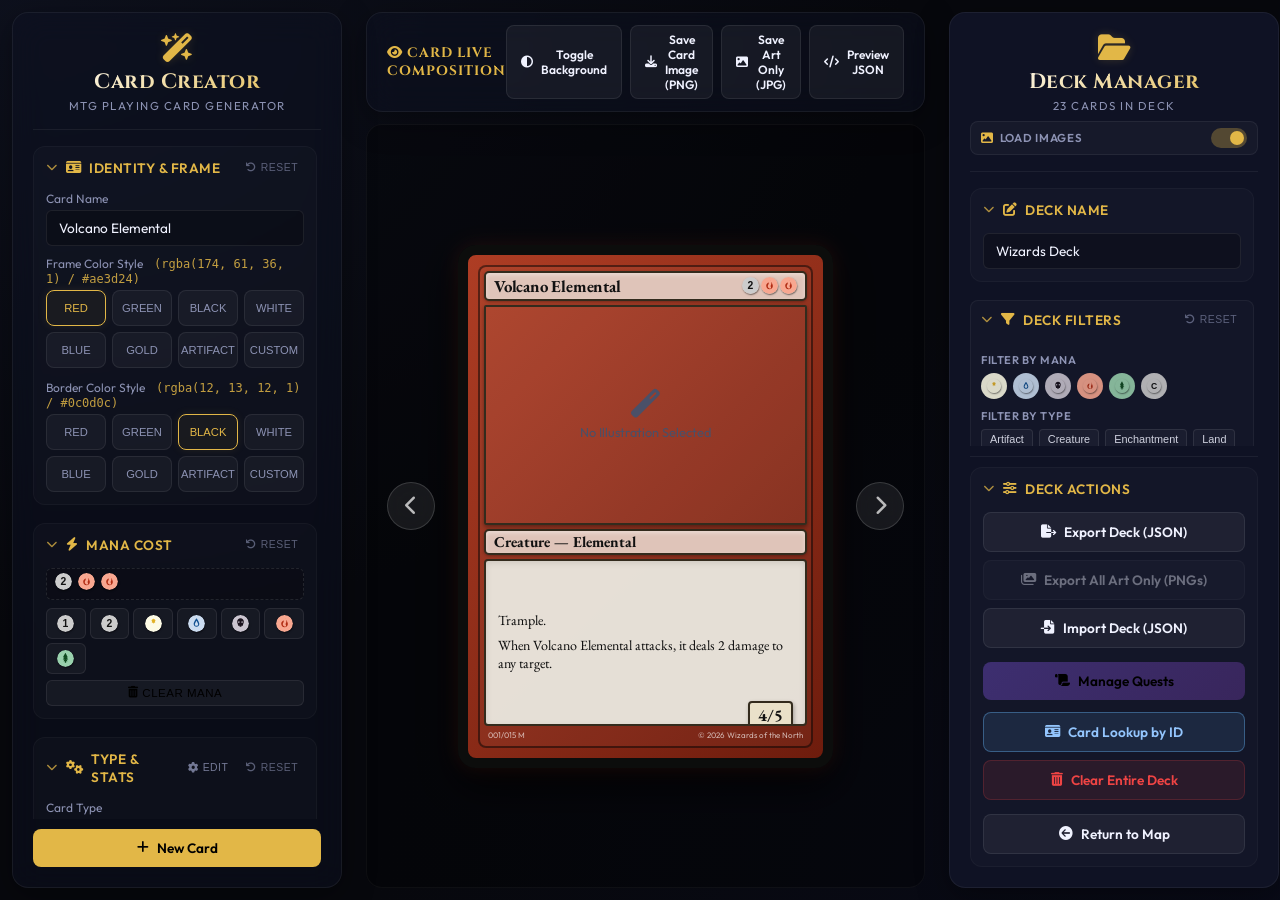
==== commit f559813f: "Update card_generator.html Added a panel for card lookup with raw id" ====
--- a/card_generator.html
+++ b/card_generator.html
@@ -2847,6 +2847,9 @@
                         <button type="button" id="reward-overview-btn" class="secondary-btn" style="width:auto;padding:7px 14px;font-size:0.8rem;margin:0;background:rgba(251,191,36,0.15);border-color:rgba(251,191,36,0.4);color:#fde68a;">
                             <i class="fa-solid fa-chart-pie"></i> Rewards Overview
                         </button>
+                        <button type="button" id="quest-lookup-card-btn" class="secondary-btn" style="width:auto;padding:7px 14px;font-size:0.8rem;margin:0;background:rgba(97,175,239,0.15);border-color:rgba(97,175,239,0.4);color:#93c5fd;" onclick="openCardLookupModal()">
+                            <i class="fa-solid fa-id-card"></i> Lookup Card ID
+                        </button>
                         <input type="file" id="import-quests-file" accept=".json" style="display:none;">
                     </div>
                     <!-- Right: done -->
@@ -2874,6 +2877,57 @@
                     <!-- Modal Body Container -->
                     <div id="quest-rewards-overview-body" style="flex: 1; overflow-y: auto; padding: 20px 24px; display: flex; flex-direction: column; gap: 20px;">
                     </div>
+                </div>
+            </div>
+
+            <!-- Card Lookup Overlay Panel -->
+            <div id="card-lookup-panel" class="glass-panel" style="display: none; position: fixed; top: 30px; left: 50%; transform: translateX(-50%); width: 640px; max-width: 95vw; max-height: 90vh; z-index: 10000; background: rgba(11, 14, 30, 0.98); border: 1px solid var(--border-gold); border-radius: 16px; flex-direction: column; overflow: hidden; box-shadow: 0 16px 50px rgba(0, 0, 0, 0.95), 0 0 30px rgba(97, 175, 239, 0.3);">
+                
+                <!-- Panel Header -->
+                <div style="display: flex; align-items: center; justify-content: space-between; padding: 14px 20px; border-bottom: 1px solid rgba(255, 255, 255, 0.08); background: rgba(0,0,0,0.35); flex-shrink: 0;">
+                    <div style="display: flex; align-items: center; gap: 10px;">
+                        <i class="fa-solid fa-id-card" style="font-size: 1.4rem; color: #61afef;"></i>
+                        <div>
+                            <h2 style="font-family: var(--font-heading); font-size: 1.15rem; color: var(--accent-gold); margin: 0; line-height: 1.2;">Card Lookup by Raw ID</h2>
+                            <span style="font-size: 0.72rem; color: var(--text-muted);">Inspect card details and artwork for any raw card ID in your deck</span>
+                        </div>
+                    </div>
+                    <button type="button" onclick="closeCardLookupPanel()" class="secondary-btn" style="width: auto; padding: 6px 14px; font-size: 0.8rem; margin: 0; background: rgba(255,255,255,0.06);">
+                        <i class="fa-solid fa-xmark"></i> Close Panel
+                    </button>
+                </div>
+
+                <!-- Panel Body -->
+                <div style="padding: 20px; display: flex; flex-direction: column; gap: 14px; overflow-y: auto; flex: 1;">
+                    
+                    <!-- Search & Dropdown Bar -->
+                    <div style="display: flex; flex-direction: column; gap: 6px;">
+                        <label style="font-size: 0.78rem; font-weight: 600; text-transform: uppercase; color: var(--text-muted); letter-spacing: 0.04em;">
+                            Raw Card ID / Select Card:
+                        </label>
+                        <div style="display: flex; gap: 8px; flex-wrap: wrap;">
+                            <input type="text" id="card-lookup-input" placeholder="e.g. card_1782853578674 or card_summon_demon" 
+                                style="flex: 1; min-width: 220px; font-size: 0.85rem; padding: 8px 12px; background: rgba(0,0,0,0.4); border: 1px solid rgba(255,255,255,0.15); border-radius: 6px; color: #fff; font-family: monospace;"
+                                oninput="updateCardLookupResult()">
+                            <select id="card-lookup-select" class="subtype-filter-select" style="width: 220px; font-size: 0.82rem; padding: 8px; height: 38px;" onchange="onLookupSelectChange(this)">
+                                <option value="">-- Choose Card --</option>
+                            </select>
+                        </div>
+                    </div>
+
+                    <!-- Card Result Box -->
+                    <div id="card-lookup-result" style="min-height: 200px; background: rgba(0,0,0,0.3); border: 1px solid rgba(255,255,255,0.08); border-radius: 10px; padding: 16px;">
+                    </div>
+                </div>
+
+                <!-- Panel Footer -->
+                <div style="padding: 12px 20px; border-top: 1px solid rgba(255,255,255,0.08); display: flex; justify-content: space-between; align-items: center; background: rgba(0,0,0,0.3); flex-shrink: 0;">
+                    <span id="card-lookup-count-info" style="font-size: 0.76rem; color: var(--text-muted);">
+                        0 cards available
+                    </span>
+                    <button type="button" class="primary-btn" onclick="closeCardLookupPanel()" style="width: auto; padding: 6px 20px; font-size: 0.82rem; margin: 0; background: linear-gradient(135deg, rgba(97, 175, 239, 0.35), rgba(97, 175, 239, 0.18)); border-color: rgba(97, 175, 239, 0.6);">
+                        Done &amp; Close
+                    </button>
                 </div>
             </div>
         </main>
@@ -2998,6 +3052,9 @@
                         </button>
                         <button class="primary-btn" id="manage-quests-btn" type="button" onclick="openQuestsPanel()" style="margin-top: 6px; background: linear-gradient(135deg, rgba(139, 92, 246, 0.35), rgba(168, 85, 247, 0.25)); border-color: rgba(139, 92, 246, 0.65);">
                             <i class="fa-solid fa-scroll"></i> Manage Quests
+                        </button>
+                        <button class="secondary-btn" id="lookup-card-sidebar-btn" type="button" onclick="openCardLookupPanel()" style="margin-top: 4px; background: rgba(97, 175, 239, 0.12); border-color: rgba(97, 175, 239, 0.4); color: #93c5fd;">
+                            <i class="fa-solid fa-id-card"></i> Card Lookup by ID
                         </button>
                         <button class="danger-btn" id="clear-deck-btn">
                             <i class="fa-solid fa-trash-can"></i> Clear Entire Deck
@@ -3192,7 +3249,8 @@
             </div>
         </div>
     </div>
-    </div>
+
+
 
 
 
@@ -5795,6 +5853,7 @@
             renderDeckList();
             showToast("Loaded card for editing!");
         }
+        window.loadCardDetails = loadCardDetails;
 
         function loadIllustrationForCard(card, forceLoad = false) {
             // If image loading is globally disabled and this isn't a manual per-card load, skip.
@@ -6471,6 +6530,24 @@
                             ],
                             abilityManaSize: 14,
                             illustration: "Sol Ring.jpg"
+                        },
+                        {
+                            id: "default_summon_demon",
+                            cardName: "Summon Demon",
+                            frameStyle: "black",
+                            borderColor: "black",
+                            manaCost: ["B", "B"],
+                            cardType: "Spell",
+                            hasPt: false,
+                            rulesText: "",
+                            customDescription: "Summons a temporary random Demon (creature of sub type Demon) that joins your army for the remainder of the battle. After battle it's discarded if still alive.",
+                            customDescriptionItalic: false,
+                            power: "0",
+                            toughness: "0",
+                            keywords: [],
+                            activatedAbilities: [],
+                            abilityManaSize: 14,
+                            illustration: "Summon Demon.jpg"
                         }
                     ];
                     saveDeckToStorage();
@@ -7862,10 +7939,11 @@
                     // Card Reward
                     const hasRewardCards = hasSectionsArray
                         ? activeSections.includes("rewardCards")
-                        : ((level.rewardCards || []).length > 0 || !!(level.rewardCardRandomSubType || "").trim() || (level.rewardCardMode && level.rewardCardMode !== "choice"));
+                        : ((level.rewardCards || []).length > 0 || !!(level.rewardCardRandomCategory || "").trim() || !!(level.rewardCardRandomSubType || "").trim() || (level.rewardCardMode && level.rewardCardMode !== "choice"));
                     if (hasRewardCards) {
                         out.rewardCardMode = VALID_MODES.includes(level.rewardCardMode) ? level.rewardCardMode : "choice";
                         if ((level.rewardCards || []).length) out.rewardCards = [...level.rewardCards];
+                        if ((level.rewardCardRandomCategory || "").trim()) out.rewardCardRandomCategory = level.rewardCardRandomCategory.trim();
                         if ((level.rewardCardRandomSubType || "").trim()) out.rewardCardRandomSubType = level.rewardCardRandomSubType.trim();
                     }
 
@@ -7909,9 +7987,13 @@
                     if ((level.opponentsDescription || "").trim()) out.opponentsDescription = level.opponentsDescription.trim();
                     if (level.opponentsPower !== undefined && level.opponentsPower !== 0) out.opponentsPower = level.opponentsPower;
                     if (level.opponentsQuestHp !== undefined && level.opponentsQuestHp !== 10) out.opponentsQuestHp = level.opponentsQuestHp;
+                    if (level.opponentsManaPool !== undefined && level.opponentsManaPool !== 0) out.opponentsManaPool = level.opponentsManaPool;
+                    if (level.opponentsSpells !== undefined && level.opponentsSpells !== 0) out.opponentsSpells = level.opponentsSpells;
                     if ((level.armySubTypes || []).length) out.armySubTypes = [...level.armySubTypes];
                     if (level.armyPower !== undefined && level.armyPower !== 0) out.armyPower = level.armyPower;
                     if (level.armyQuestHp !== undefined && level.armyQuestHp !== 10) out.armyQuestHp = level.armyQuestHp;
+                    if (level.armyManaPool !== undefined && level.armyManaPool !== 0) out.armyManaPool = level.armyManaPool;
+                    if (level.armySpells !== undefined && level.armySpells !== 0) out.armySpells = level.armySpells;
                     if (level.xpReward !== undefined && level.xpReward !== 0) out.xpReward = level.xpReward;
 
                     // attributeReward — omit if both are 0
@@ -7959,6 +8041,7 @@
                     questDescription: level.questDescription || level.description || "",
                     rewardCards: Array.isArray(level.rewardCards) ? [...level.rewardCards] : [],
                     rewardCardMode: level.rewardCardMode || level.rewardCardsMode || "choice",
+                    rewardCardRandomCategory: level.rewardCardRandomCategory || level.rewardCardsRandomCategory || "",
                     rewardCardRandomSubType: level.rewardCardRandomSubType || level.rewardCardsRandomSubType || "",
                     rewardsDescription: level.rewardsDescription || "",
                     keywordRewardMode: level.keywordRewardMode || "choice",
@@ -7970,6 +8053,8 @@
                     opponentsDescription: level.opponentsDescription || "",
                     opponentsPower: level.opponentsPower !== undefined ? Number(level.opponentsPower) : 0,
                     opponentsQuestHp: level.opponentsQuestHp !== undefined ? Number(level.opponentsQuestHp) : 10,
+                    opponentsManaPool: level.opponentsManaPool !== undefined ? Number(level.opponentsManaPool) : 0,
+                    opponentsSpells: level.opponentsSpells !== undefined ? Number(level.opponentsSpells) : 0,
                     learnSpells: Array.isArray(level.learnSpells) ? [...level.learnSpells] : [],
                     learnSpellMode: level.learnSpellMode || "choice",
                     learnSpellRandomSubType: level.learnSpellRandomSubType || "",
@@ -7981,6 +8066,8 @@
                     armySubTypes: Array.isArray(level.armySubTypes) ? [...level.armySubTypes] : (level.armySubType ? [level.armySubType] : []),
                     armyPower: level.armyPower !== undefined ? Number(level.armyPower) : 0,
                     armyQuestHp: level.armyQuestHp !== undefined ? Number(level.armyQuestHp) : 10,
+                    armyManaPool: level.armyManaPool !== undefined ? Number(level.armyManaPool) : 0,
+                    armySpells: level.armySpells !== undefined ? Number(level.armySpells) : 0,
                     xpReward: level.xpReward !== undefined ? Number(level.xpReward) : 0,
                     collapsed: !!level.collapsed,
                     sectionCollapsed: level.sectionCollapsed || {},
@@ -8003,15 +8090,15 @@
                 if (Array.isArray(level.sections) && level.sections.length > 0) {
                     level.sections.forEach(s => secSet.add(s));
                 } else {
-                    if (l.rewardCards.length > 0 || l.rewardsDescription.trim() || l.rewardCardRandomSubType.trim() || (level.rewardCardMode && level.rewardCardMode !== "choice")) secSet.add("rewardCards");
+                    if (l.rewardCards.length > 0 || l.rewardsDescription.trim() || l.rewardCardRandomCategory.trim() || l.rewardCardRandomSubType.trim() || (level.rewardCardMode && level.rewardCardMode !== "choice")) secSet.add("rewardCards");
                     if (l.keywordRewardList.length > 0 || (level.keywordRewardMode && level.keywordRewardMode !== "choice")) secSet.add("keywordReward");
                     if (l.monsterUnlockManaCost !== 0) secSet.add("monsterUnlock");
                     if (l.manaReward && l.manaReward.amount > 0) secSet.add("manaReward");
                     if (l.attributeReward && (l.attributeReward.power !== 0 || l.attributeReward.toughness !== 0)) secSet.add("attributeReward");
                     if (l.learnSpells.length > 0 || l.learnSpellRandomSubType.trim() || (level.learnSpellMode && level.learnSpellMode !== "choice")) secSet.add("learnSpell");
                     if (l.companionRewards.length > 0 || l.companionRewardRandomSubType.trim() || (level.companionRewardMode && level.companionRewardMode !== "choice")) secSet.add("companionReward");
-                    if (l.opponents.length > 0 || l.opponentsDescription.trim() || l.opponentsPower !== 0) secSet.add("opponents");
-                    if (l.armySubTypes.length > 0 || l.armyPower !== 0) secSet.add("army");
+                    if (l.opponents.length > 0 || l.opponentsDescription.trim() || l.opponentsPower !== 0 || l.opponentsManaPool !== 0 || l.opponentsSpells !== 0) secSet.add("opponents");
+                    if (l.armySubTypes.length > 0 || l.armyPower !== 0 || l.armyManaPool !== 0 || l.armySpells !== 0) secSet.add("army");
                     if (l.xpReward !== 0) secSet.add("xpReward");
                 }
                 l.sections = Array.from(secSet);
@@ -8150,6 +8237,268 @@
                 openArtErrorModal();
             }
         });
+
+        // ── Card Lookup by ID Panel Logic ──────────────────────────────
+        function openCardLookupPanel(initialCardId = "") {
+            const panel = document.getElementById("card-lookup-panel");
+            if (!panel) return;
+
+            const input = document.getElementById("card-lookup-input");
+            const select = document.getElementById("card-lookup-select");
+            const countInfo = document.getElementById("card-lookup-count-info");
+
+            // Populate dropdown with all cards in deck
+            if (select) {
+                select.innerHTML = `<option value="">-- Choose Card --</option>`;
+                const sortedCards = [...(state.deck || [])].sort((a, b) => 
+                    (a.cardName || a.name || "").localeCompare(b.cardName || b.name || "")
+                );
+                sortedCards.forEach(c => {
+                    const opt = document.createElement("option");
+                    opt.value = c.id;
+                    opt.textContent = `${c.cardName || c.name || "Unnamed"} (${c.cardType || "Card"} · ${c.id})`;
+                    select.appendChild(opt);
+                });
+            }
+
+            if (countInfo) {
+                const count = (state.deck || []).length;
+                countInfo.textContent = `${count} card${count !== 1 ? "s" : ""} in deck database`;
+            }
+
+            if (input) {
+                input.value = initialCardId || "";
+                if (select && initialCardId) select.value = initialCardId;
+            }
+
+            panel.style.display = "flex";
+            updateCardLookupResult();
+
+            if (input) {
+                setTimeout(() => input.focus(), 50);
+            }
+        }
+
+        function closeCardLookupPanel() {
+            const panel = document.getElementById("card-lookup-panel");
+            if (panel) {
+                panel.style.display = "none";
+            }
+        }
+
+        function onLookupSelectChange(selectEl) {
+            if (!selectEl) return;
+            const input = document.getElementById("card-lookup-input");
+            if (input) input.value = selectEl.value;
+            updateCardLookupResult();
+        }
+
+        function updateCardLookupResult() {
+            const input = document.getElementById("card-lookup-input");
+            const select = document.getElementById("card-lookup-select");
+            const resultBox = document.getElementById("card-lookup-result");
+            if (!input || !resultBox) return;
+
+            const query = (input.value || "").trim();
+            if (select && select.value !== query) {
+                select.value = (state.deck || []).some(c => c.id === query) ? query : "";
+            }
+
+            if (!query) {
+                resultBox.innerHTML = `
+                    <div style="text-align:center;padding:36px 12px;color:var(--text-muted);font-size:0.85rem;">
+                        <i class="fa-solid fa-magnifying-glass" style="font-size:2.2rem;margin-bottom:10px;opacity:0.35;display:block;"></i>
+                        Enter a raw Card ID or choose a card from the dropdown to preview its details.
+                    </div>
+                `;
+                return;
+            }
+
+            // Exact or case-insensitive match
+            const card = (state.deck || []).find(c => 
+                c.id === query || (c.id && c.id.toLowerCase() === query.toLowerCase())
+            );
+
+            if (!card) {
+                const partialMatches = (state.deck || []).filter(c => 
+                    (c.id && c.id.toLowerCase().includes(query.toLowerCase())) || 
+                    ((c.cardName || c.name || "").toLowerCase().includes(query.toLowerCase()))
+                ).slice(0, 5);
+
+                let partialHtml = "";
+                if (partialMatches.length > 0) {
+                    partialHtml = `
+                        <div style="margin-top:14px;text-align:left;">
+                            <div style="font-size:0.75rem;color:var(--text-muted);margin-bottom:6px;font-weight:600;">Suggested cards matching "${query}":</div>
+                            <div style="display:flex;flex-wrap:wrap;gap:6px;">
+                                ${partialMatches.map(m => `
+                                    <button type="button" class="secondary-btn" style="font-size:0.75rem;padding:4px 10px;width:auto;margin:0;background:rgba(255,255,255,0.06);" onclick="selectLookupCardId('${m.id}')">
+                                        ${m.cardName || m.name} <code style="color:#61afef;font-size:0.7rem;margin-left:4px;">(${m.id})</code>
+                                    </button>
+                                `).join("")}
+                            </div>
+                        </div>
+                    `;
+                }
+
+                resultBox.innerHTML = `
+                    <div style="text-align:center;padding:24px 12px;color:#f87171;font-size:0.85rem;">
+                        <i class="fa-solid fa-triangle-exclamation" style="font-size:1.8rem;margin-bottom:8px;display:block;"></i>
+                        No card found with raw ID <code style="background:rgba(248,113,113,0.15);padding:2px 7px;border-radius:4px;color:#fca5a5;font-family:monospace;">${query}</code>
+                        ${partialHtml}
+                    </div>
+                `;
+                return;
+            }
+
+            // Format card info
+            const typeLabel = `${card.cardType || "Card"}${card.cardSubType ? " — " + card.cardSubType : ""}`;
+            const frameColor = card.frameStyle || "red";
+            const ptText = card.hasPt ? `${card.power !== undefined ? card.power : "0"}/${card.toughness !== undefined ? card.toughness : "0"}` : null;
+            const manaCostStr = Array.isArray(card.manaCost) && card.manaCost.length ? card.manaCost.join(" ") : "None";
+            const descText = card.rulesText || card.customDescription || "No rules or custom description available.";
+            const imgFilename = card.illustration || (card.cardName + ".png");
+
+            resultBox.innerHTML = `
+                <div style="display:flex;gap:16px;align-items:flex-start;flex-wrap:wrap;">
+                    <!-- Left: Card Info -->
+                    <div style="flex:1;min-width:240px;display:flex;flex-direction:column;gap:8px;">
+                        <div style="display:flex;justify-content:space-between;align-items:center;border-bottom:1px solid rgba(255,255,255,0.08);padding-bottom:6px;">
+                            <span style="font-size:1.15rem;font-weight:700;color:var(--accent-gold);">${card.cardName || card.name || "Unnamed Card"}</span>
+                            <span style="font-size:0.75rem;padding:3px 9px;border-radius:4px;background:rgba(255,255,255,0.08);border:1px solid rgba(255,255,255,0.15);color:var(--text-muted);font-weight:600;">${typeLabel}</span>
+                        </div>
+
+                        <div style="display:flex;gap:14px;font-size:0.8rem;color:var(--text-muted);flex-wrap:wrap;align-items:center;">
+                            <span><strong>Raw ID:</strong> <code style="color:#61afef;background:rgba(0,0,0,0.4);padding:2px 6px;border-radius:4px;font-family:monospace;">${card.id}</code></span>
+                            ${ptText ? `<span><strong>P/T:</strong> <strong style="color:#fff;background:rgba(255,255,255,0.1);padding:1px 6px;border-radius:3px;">${ptText}</strong></span>` : ""}
+                            <span><strong>Frame:</strong> <span style="color:#fdba74;text-transform:capitalize;font-weight:600;">${frameColor}</span></span>
+                        </div>
+
+                        <div style="font-size:0.8rem;color:var(--text-muted);">
+                            <strong>Mana Cost:</strong> <span style="color:#93c5fd;font-family:monospace;font-weight:600;">${manaCostStr}</span>
+                        </div>
+
+                        ${card.keywords && card.keywords.length ? `
+                            <div style="font-size:0.8rem;color:var(--text-muted);">
+                                <strong>Keywords:</strong> <span style="color:#86efac;font-weight:500;">${card.keywords.join(", ")}</span>
+                            </div>
+                        ` : ""}
+
+                        <div style="background:rgba(0,0,0,0.35);border:1px solid rgba(255,255,255,0.08);border-radius:6px;padding:10px 12px;font-size:0.82rem;color:var(--text-color);line-height:1.45;margin-top:2px;">
+                            ${descText}
+                        </div>
+
+                        <div style="margin-top:8px;display:flex;gap:8px;">
+                            <button type="button" id="btn-load-lookup-card-action" class="primary-btn" style="width:auto;padding:6px 14px;font-size:0.8rem;margin:0;" onclick="window.loadLookupCardInEditor('${card.id}')">
+                                <i class="fa-solid fa-pen-to-square"></i> Edit Card
+                            </button>
+                            <button type="button" id="btn-copy-lookup-id-action" class="secondary-btn" style="width:auto;padding:6px 12px;font-size:0.8rem;margin:0;" onclick="window.copyLookupCardId('${card.id}')">
+                                <i class="fa-solid fa-copy"></i> Copy Raw ID
+                            </button>
+                        </div>
+                    </div>
+
+                    <!-- Right: Artwork Thumbnail -->
+                    <div style="width:110px;display:flex;flex-direction:column;align-items:center;gap:6px;flex-shrink:0;">
+                        <div style="width:105px;height:105px;border-radius:8px;border:1px solid rgba(255,255,255,0.18);overflow:hidden;background:#000;display:flex;align-items:center;justify-content:center;position:relative;box-shadow:0 4px 12px rgba(0,0,0,0.5);">
+                            <img id="card-lookup-img-preview" src="" alt="${card.cardName}" style="width:100%;height:100%;object-fit:cover;display:none;" 
+                                onerror="this.style.display='none';document.getElementById('card-lookup-img-fallback').style.display='flex';">
+                            <div id="card-lookup-img-fallback" style="display:flex;flex-direction:column;align-items:center;justify-content:center;color:var(--text-muted);font-size:0.7rem;text-align:center;padding:4px;">
+                                <i class="fa-solid fa-image" style="font-size:1.5rem;margin-bottom:4px;opacity:0.4;"></i>
+                                ${imgFilename}
+                            </div>
+                        </div>
+                        <span style="font-size:0.68rem;color:var(--text-muted);max-width:105px;overflow:hidden;text-overflow:ellipsis;white-space:nowrap;font-family:monospace;" title="${imgFilename}">${imgFilename}</span>
+                    </div>
+                </div>
+            `;
+
+            document.getElementById("btn-load-lookup-card-action")?.addEventListener("click", () => {
+                loadLookupCardInEditor(card.id);
+            });
+            document.getElementById("btn-copy-lookup-id-action")?.addEventListener("click", () => {
+                copyLookupCardId(card.id);
+            });
+
+            resolveCardLookupImage(card, imgFilename);
+        }
+
+        function resolveCardLookupImage(card, filename) {
+            const imgEl = document.getElementById("card-lookup-img-preview");
+            const fallbackEl = document.getElementById("card-lookup-img-fallback");
+            if (!imgEl || !filename) return;
+
+            const rawName = decodeURIComponent(filename.replace(/^.*[\\\/]/, ''));
+            const searchDirs = ["wizards", "Wizards", "creatures", "spells", "heroes", "legends", "quests", "artifacts", "portals", ""];
+            const exts = [".png", ".jpg", ".jpeg", ".webp"];
+            const baseName = rawName.replace(/\.(png|jpg|jpeg|webp)$/i, "");
+
+            const candidateUrls = [];
+            searchDirs.forEach(dir => {
+                exts.forEach(ext => {
+                    candidateUrls.push(dir ? `${dir}/${baseName}${ext}` : `${baseName}${ext}`);
+                });
+            });
+
+            let idx = 0;
+            const tryNext = () => {
+                if (idx >= candidateUrls.length) {
+                    imgEl.style.display = "none";
+                    if (fallbackEl) fallbackEl.style.display = "flex";
+                    return;
+                }
+                const testImg = new Image();
+                const url = candidateUrls[idx++];
+                testImg.onload = () => {
+                    imgEl.src = url;
+                    imgEl.style.display = "block";
+                    if (fallbackEl) fallbackEl.style.display = "none";
+                };
+                testImg.onerror = tryNext;
+                testImg.src = url;
+            };
+            tryNext();
+        }
+
+        function selectLookupCardId(id) {
+            const input = document.getElementById("card-lookup-input");
+            const select = document.getElementById("card-lookup-select");
+            if (input) input.value = id;
+            if (select) select.value = id;
+            updateCardLookupResult();
+        }
+
+        function loadLookupCardInEditor(id) {
+            closeCardLookupPanel();
+            const fn = window.loadCardDetails || (typeof loadCardDetails === "function" ? loadCardDetails : null);
+            if (fn) {
+                fn(id);
+                showToast("Card loaded into editor!");
+            }
+        }
+
+        function copyLookupCardId(id) {
+            navigator.clipboard.writeText(id).then(() => {
+                showToast("Card ID copied to clipboard!");
+            }).catch(() => {
+                showToast(`Card ID: ${id}`);
+            });
+        }
+
+        // Expose functions globally for inline HTML onclick attributes
+        window.openCardLookupModal = openCardLookupPanel;
+        window.openCardLookupPanel = openCardLookupPanel;
+        window.closeCardLookupModal = closeCardLookupPanel;
+        window.closeCardLookupPanel = closeCardLookupPanel;
+        window.onLookupSelectChange = onLookupSelectChange;
+        window.updateCardLookupResult = updateCardLookupResult;
+        window.selectLookupCardId = selectLookupCardId;
+        window.loadLookupCardInEditor = loadLookupCardInEditor;
+        window.copyLookupCardId = copyLookupCardId;
+
+        // Bind button click event listeners directly
+        document.getElementById("lookup-card-sidebar-btn")?.addEventListener("click", () => openCardLookupPanel());
+        document.getElementById("quest-lookup-card-btn")?.addEventListener("click", () => openCardLookupPanel());
 
         // Helper to normalize card properties on import
         function normalizeImportedCard(card) {
@@ -9617,15 +9966,15 @@
             // Backward-compat: auto-detect active sections from existing data
             if (!Array.isArray(level.sections)) {
                 level.sections = ["questDesc"]; // questDesc is always mandatory
-                if ((level.rewardCards || []).length > 0 || (level.rewardsDescription || "").trim() || (level.rewardCardRandomSubType || "").trim() || (level.rewardCardMode && level.rewardCardMode !== "choice")) level.sections.push("rewardCards");
+                if ((level.rewardCards || []).length > 0 || (level.rewardsDescription || "").trim() || (level.rewardCardRandomCategory || "").trim() || (level.rewardCardRandomSubType || "").trim() || (level.rewardCardMode && level.rewardCardMode !== "choice")) level.sections.push("rewardCards");
                 if ((level.keywordRewardList || []).length > 0 || (level.keywordRewardMode && level.keywordRewardMode !== "choice")) level.sections.push("keywordReward");
                 if (level.monsterUnlockManaCost !== undefined && level.monsterUnlockManaCost !== 0) level.sections.push("monsterUnlock");
                 if (level.manaReward && level.manaReward.amount > 0) level.sections.push("manaReward");
                 if (level.attributeReward && (level.attributeReward.power !== 0 || level.attributeReward.toughness !== 0)) level.sections.push("attributeReward");
                 if ((level.learnSpells || []).length > 0 || (level.learnSpellRandomSubType || "").trim() || (level.learnSpellMode && level.learnSpellMode !== "choice")) level.sections.push("learnSpell");
                 if ((level.companionRewards || []).length > 0 || (level.companionRewardRandomSubType || "").trim() || (level.companionRewardMode && level.companionRewardMode !== "choice")) level.sections.push("companionReward");
-                if ((level.opponents || []).length > 0 || (level.opponentsDescription || "").trim()) level.sections.push("opponents");
-                if ((level.armySubTypes && level.armySubTypes.length > 0) || (level.armySubType || "").trim() || level.armyPower) level.sections.push("army");
+                if ((level.opponents || []).length > 0 || (level.opponentsDescription || "").trim() || level.opponentsPower || level.opponentsManaPool || level.opponentsSpells) level.sections.push("opponents");
+                if ((level.armySubTypes && level.armySubTypes.length > 0) || (level.armySubType || "").trim() || level.armyPower || level.armyManaPool || level.armySpells) level.sections.push("army");
                 if (level.xpReward) level.sections.push("xpReward");
             } else {
                 if (!level.sections.includes("questDesc")) level.sections.unshift("questDesc");
@@ -9699,29 +10048,41 @@
                         }
                         case "rewardCards": {
                             if (level.rewardCardMode === "random") {
+                                const cat = (level.rewardCardRandomCategory || "").trim();
                                 const sub = (level.rewardCardRandomSubType || "").trim();
-                                return sub ? `— Random · ${sub}` : "— Random";
+                                const parts = [];
+                                if (cat && cat.toLowerCase() !== "all" && cat.toLowerCase() !== "any") parts.push(cat);
+                                if (sub) parts.push(sub);
+                                return parts.length ? `— Random · ${parts.join(" / ")}` : "— Random";
                             }
                             const names = cardNames(level.rewardCards);
                             if (level.rewardCardMode === "preset") {
-                                return names.length ? `— Preset · ${names[0]}` : "";
+                                return names.length ? `— Preset · ${names.join(", ")}` : "";
                             }
                             return names.length ? `— Choice · ${names.join(", ")}` : "";
                         }
                         case "opponents": {
                             const names = cardNames(level.opponents);
                             const pwr = level.opponentsPower || 0;
+                            const mana = level.opponentsManaPool || 0;
+                            const spells = level.opponentsSpells || 0;
                             const parts = [];
                             if (names.length) parts.push(names.join(", "));
                             if (pwr !== 0) parts.push(`PWR ${pwr}`);
+                            if (mana !== 0) parts.push(`MANA ${mana}`);
+                            if (spells !== 0) parts.push(`SPL ${spells}`);
                             return parts.length ? `— ${parts.join(" · ")}` : "";
                         }
                         case "army": {
                             const subs = (level.armySubTypes || []);
                             const pwr = level.armyPower || 0;
+                            const mana = level.armyManaPool || 0;
+                            const spells = level.armySpells || 0;
                             const parts = [];
                             if (subs.length) parts.push(subs.join(", "));
                             if (pwr !== 0) parts.push(`PWR ${pwr}`);
+                            if (mana !== 0) parts.push(`MANA ${mana}`);
+                            if (spells !== 0) parts.push(`SPL ${spells}`);
                             return parts.length ? `— ${parts.join(" · ")}` : "";
                         }
                         case "learnSpell": {
@@ -9731,7 +10092,7 @@
                             }
                             const names = cardNames(level.learnSpells);
                             if (level.learnSpellMode === "preset") {
-                                return names.length ? `— Preset · ${names[0]}` : "";
+                                return names.length ? `— Preset · ${names.join(", ")}` : "";
                             }
                             return names.length ? `— Choice · ${names.join(", ")}` : "";
                         }
@@ -9742,7 +10103,7 @@
                             }
                             const names = cardNames(level.companionRewards);
                             if (level.companionRewardMode === "preset") {
-                                return names.length ? `— Preset · ${names[0]}` : "";
+                                return names.length ? `— Preset · ${names.join(", ")}` : "";
                             }
                             return names.length ? `— Choice · ${names.join(", ")}` : "";
                         }
@@ -9843,15 +10204,15 @@
 
                     // Reset the section's data back to its default empty state
                     const SECTION_RESETS = {
-                        rewardCards:     () => { level.rewardCards = []; level.rewardsDescription = ""; level.rewardCardMode = "choice"; level.rewardCardRandomSubType = ""; },
+                        rewardCards:     () => { level.rewardCards = []; level.rewardsDescription = ""; level.rewardCardMode = "choice"; level.rewardCardRandomCategory = ""; level.rewardCardRandomSubType = ""; },
                         keywordReward:   () => { level.keywordRewardMode = "choice"; level.keywordRewardList = []; },
                         monsterUnlock:   () => { level.monsterUnlockManaCost = 0; },
                         manaReward:      () => { level.manaReward = { amount: 1, mode: "choice" }; },
                         attributeReward: () => { level.attributeReward = { power: 0, toughness: 0 }; },
                         learnSpell:      () => { level.learnSpells = []; level.learnSpellMode = "choice"; level.learnSpellRandomSubType = ""; },
                         companionReward: () => { level.companionRewards = []; level.companionRewardMode = "choice"; level.companionRewardRandomSubType = ""; },
-                        opponents:       () => { level.opponents = []; level.opponentsDescription = ""; level.opponentsPower = 0; level.opponentsQuestHp = 10; },
-                        army:            () => { level.armySubTypes = []; level.armyPower = 0; level.armyQuestHp = 10; },
+                        opponents:       () => { level.opponents = []; level.opponentsDescription = ""; level.opponentsPower = 0; level.opponentsQuestHp = 10; level.opponentsManaPool = 0; level.opponentsSpells = 0; },
+                        army:            () => { level.armySubTypes = []; level.armyPower = 0; level.armyQuestHp = 10; level.armyManaPool = 0; level.armySpells = 0; },
                         xpReward:        () => { level.xpReward = 0; },
                     };
                     if (SECTION_RESETS[def.key]) SECTION_RESETS[def.key]();
@@ -9903,6 +10264,7 @@
                 } else if (def.key === "rewardCards") {
                     if (!Array.isArray(level.rewardCards)) level.rewardCards = [];
                     if (!level.rewardCardMode) level.rewardCardMode = "choice";
+                    if (level.rewardCardRandomCategory === undefined) level.rewardCardRandomCategory = "";
                     if (level.rewardCardRandomSubType === undefined) level.rewardCardRandomSubType = "";
 
                     // Mode toggle: Random / Choice / Preset
@@ -9925,26 +10287,73 @@
                     rcModeWrap.appendChild(rcPresetBtn);
                     pb.appendChild(rcModeWrap);
 
-                    // Sub type picker (Random mode only) — sourced from all cards in deck
+                    // Random mode panel (Card Type + Sub Type pickers)
                     const rcSubTypeWrap = document.createElement("div");
                     rcSubTypeWrap.style.display = level.rewardCardMode === "random" ? "" : "none";
+
+                    // 1. Card Type picker
+                    const rcTypeLabel = document.createElement("div");
+                    rcTypeLabel.className = "qs-sub-label";
+                    rcTypeLabel.innerHTML = `<i class="fa-solid fa-filter"></i> Card Type`;
+                    rcSubTypeWrap.appendChild(rcTypeLabel);
+
+                    const rcTypeBtnGrid = document.createElement("div");
+                    rcTypeBtnGrid.style.cssText = "display:flex;flex-wrap:wrap;gap:5px;margin-bottom:8px;";
+
+                    const rcCardTypes = ["Any", "Creature", "Spell", "Artifact", "Hero", "Enchantment", "Land"];
+
+                    function refreshRcTypeBtns() {
+                        rcTypeBtnGrid.innerHTML = "";
+                        rcCardTypes.forEach(typeName => {
+                            const isAny = typeName === "Any";
+                            const isActive = isAny ? (!level.rewardCardRandomCategory || level.rewardCardRandomCategory === "Any" || level.rewardCardRandomCategory === "all") : level.rewardCardRandomCategory === typeName;
+                            const btn = document.createElement("button");
+                            btn.type = "button";
+                            btn.textContent = typeName;
+                            btn.style.cssText = `font-size:0.75rem;padding:3px 10px;border-radius:5px;cursor:pointer;transition:all 0.15s;border:1px solid ${isActive ? 'rgba(134,239,172,0.6)' : 'rgba(255,255,255,0.1)'};background:${isActive ? 'rgba(134,239,172,0.18)' : 'rgba(255,255,255,0.04)'};color:${isActive ? '#86efac' : 'var(--text-muted)'};font-weight:${isActive ? '600' : 'normal'};`;
+                            btn.addEventListener("click", () => {
+                                level.rewardCardRandomCategory = isAny ? "" : typeName;
+                                refreshRcTypeBtns();
+                                refreshRcSubTypeBtns();
+                                updateSummaryBadge();
+                                saveQuestsToStorage();
+                            });
+                            rcTypeBtnGrid.appendChild(btn);
+                        });
+                    }
+                    refreshRcTypeBtns();
+                    rcSubTypeWrap.appendChild(rcTypeBtnGrid);
+
+                    // 2. Card Sub Type picker
                     const rcSubLabel = document.createElement("div");
                     rcSubLabel.className = "qs-sub-label";
                     rcSubLabel.innerHTML = `<i class="fa-solid fa-gift"></i> Card Sub Type`;
                     rcSubTypeWrap.appendChild(rcSubLabel);
+
                     const rcSubBtnGrid = document.createElement("div");
                     rcSubBtnGrid.style.cssText = "display:flex;flex-wrap:wrap;gap:5px;margin-bottom:8px;";
-                    const rcCardSubTypes = [...new Set(
-                        (state.deck || [])
-                            .filter(c => (c.cardSubType || "").trim())
-                            .map(c => c.cardSubType.trim())
-                    )].sort((a, b) => a.localeCompare(b));
+
                     function refreshRcSubTypeBtns() {
                         rcSubBtnGrid.innerHTML = "";
+                        const chosenCat = (level.rewardCardRandomCategory || "").trim();
+                        const matchingCards = (state.deck || []).filter(c => {
+                            const cType = (c.cardType || "").trim();
+                            if (cType === "Quest" || cType === "Wizard" || cType === "Tower") return false;
+                            if (chosenCat && chosenCat !== "Any" && chosenCat !== "all") {
+                                return cType === chosenCat;
+                            }
+                            return true;
+                        });
+                        const rcCardSubTypes = [...new Set(
+                            matchingCards
+                                .filter(c => (c.cardSubType || "").trim())
+                                .map(c => c.cardSubType.trim())
+                        )].sort((a, b) => a.localeCompare(b));
+
                         if (rcCardSubTypes.length === 0) {
                             const empty = document.createElement("span");
                             empty.style.cssText = "font-size:0.75rem;color:var(--text-muted);padding:4px 2px;";
-                            empty.textContent = "No card sub types found in deck.";
+                            empty.textContent = "No card sub types found.";
                             rcSubBtnGrid.appendChild(empty);
                             return;
                         }
@@ -9973,16 +10382,13 @@
                     function renderRcChips() {
                         rcChipsWrap.innerHTML = "";
                         rcChipsWrap.appendChild(buildChipsSectionBody(quest, level, idx, "rewardCards", "quest-reward-chip",
-                            level.rewardCardMode === "preset" ? "Select 1 preset card reward" : "Cards the player receives as reward", "all", updateSummaryBadge));
+                            level.rewardCardMode === "preset" ? "Select preset card reward(s)" : "Cards the player receives as reward", "all", updateSummaryBadge));
                     }
                     renderRcChips();
                     pb.appendChild(rcChipsWrap);
 
                     function setRewardCardMode(mode) {
                         level.rewardCardMode = mode;
-                        if (mode === "preset" && level.rewardCards.length > 1) {
-                            level.rewardCards = level.rewardCards.slice(0, 1);
-                        }
                         rcRandomBtn.classList.toggle("active", mode === "random");
                         rcChoiceBtn.classList.toggle("active", mode === "choice");
                         rcPresetBtn.classList.toggle("active", mode === "preset");
@@ -10229,16 +10635,13 @@
                     function renderLsChips() {
                         lsChipsWrap.innerHTML = "";
                         lsChipsWrap.appendChild(buildChipsSectionBody(quest, level, idx, "learnSpells", "quest-unlock-chip",
-                            level.learnSpellMode === "preset" ? "Select 1 preset spell to learn" : "Select battle spells to learn (choice)", "Spell", updateSummaryBadge));
+                            level.learnSpellMode === "preset" ? "Select preset spell(s) to learn" : "Select battle spells to learn (choice)", "Spell", updateSummaryBadge));
                     }
                     renderLsChips();
                     pb.appendChild(lsChipsWrap);
 
                     function setLearnSpellMode(mode) {
                         level.learnSpellMode = mode;
-                        if (mode === "preset" && level.learnSpells.length > 1) {
-                            level.learnSpells = level.learnSpells.slice(0, 1);
-                        }
                         lsRandomBtn.classList.toggle("active", mode === "random");
                         lsChoiceBtn.classList.toggle("active", mode === "choice");
                         lsPresetBtn.classList.toggle("active", mode === "preset");
@@ -10325,16 +10728,13 @@
                     function renderCrChips() {
                         crChipsWrap.innerHTML = "";
                         crChipsWrap.appendChild(buildChipsSectionBody(quest, level, idx, "companionRewards", "quest-reward-chip",
-                            level.companionRewardMode === "preset" ? "Select 1 preset companion creature" : "Select companion creatures (choice)", "Creature", updateSummaryBadge));
+                            level.companionRewardMode === "preset" ? "Select preset companion creature(s)" : "Select companion creatures (choice)", "Creature", updateSummaryBadge));
                     }
                     renderCrChips();
                     pb.appendChild(crChipsWrap);
 
                     function setCompanionRewardMode(mode) {
                         level.companionRewardMode = mode;
-                        if (mode === "preset" && level.companionRewards.length > 1) {
-                            level.companionRewards = level.companionRewards.slice(0, 1);
-                        }
                         crRandomBtn.classList.toggle("active", mode === "random");
                         crChoiceBtn.classList.toggle("active", mode === "choice");
                         crPresetBtn.classList.toggle("active", mode === "preset");
@@ -10434,26 +10834,71 @@
                     });
                     pb.appendChild(odTA);
 
-                    // Sub-section: Quest HP spinner
-                    const oHpHr = document.createElement("hr");
-                    oHpHr.className = "qs-sub-divider";
-                    pb.appendChild(oHpHr);
+                    // Sub-section: Single-row stats (Quest HP, Mana Pool, Spells)
+                    const oStatsHr = document.createElement("hr");
+                    oStatsHr.className = "qs-sub-divider";
+                    pb.appendChild(oStatsHr);
+
+                    const oStatsRow = document.createElement("div");
+                    oStatsRow.style.cssText = "display:flex;align-items:center;gap:16px;flex-wrap:wrap;margin-bottom:4px;";
+
+                    // Quest HP
+                    const oHpCol = document.createElement("div");
+                    oHpCol.style.cssText = "display:flex;align-items:center;gap:6px;";
                     const oHpSubLabel = document.createElement("div");
                     oHpSubLabel.className = "qs-sub-label";
-                    oHpSubLabel.innerHTML = `<i class="fa-solid fa-heart"></i> Quest HP`;
-                    pb.appendChild(oHpSubLabel);
-                    const oHpRow = document.createElement("div");
-                    oHpRow.style.cssText = "display:flex;align-items:center;gap:8px;margin-bottom:4px;";
+                    oHpSubLabel.innerHTML = `<i class="fa-solid fa-heart"></i> Quest HP:`;
                     const oHpInput = document.createElement("input");
                     oHpInput.type = "number";
                     oHpInput.value = level.opponentsQuestHp !== undefined ? level.opponentsQuestHp : 10;
-                    oHpInput.style.cssText = "width:80px;font-size:0.85rem;padding:4px 8px;background:rgba(0,0,0,0.25);border:1px solid rgba(255,255,255,0.1);border-radius:6px;color:#fff;text-align:center;";
+                    oHpInput.style.cssText = "width:65px;font-size:0.85rem;padding:4px 6px;background:rgba(0,0,0,0.25);border:1px solid rgba(255,255,255,0.1);border-radius:6px;color:#fff;text-align:center;";
                     oHpInput.addEventListener("input", () => {
                         level.opponentsQuestHp = oHpInput.value === "" ? 10 : Number(oHpInput.value);
                         saveQuestsToStorage();
                     });
-                    oHpRow.appendChild(oHpInput);
-                    pb.appendChild(oHpRow);
+                    oHpCol.appendChild(oHpSubLabel);
+                    oHpCol.appendChild(oHpInput);
+
+                    // Mana Pool (no clamp, default 0)
+                    const oManaCol = document.createElement("div");
+                    oManaCol.style.cssText = "display:flex;align-items:center;gap:6px;";
+                    const oManaSubLabel = document.createElement("div");
+                    oManaSubLabel.className = "qs-sub-label";
+                    oManaSubLabel.innerHTML = `<i class="fa-solid fa-droplet"></i> Mana Pool:`;
+                    const oManaInput = document.createElement("input");
+                    oManaInput.type = "number";
+                    oManaInput.value = level.opponentsManaPool !== undefined ? level.opponentsManaPool : 0;
+                    oManaInput.style.cssText = "width:65px;font-size:0.85rem;padding:4px 6px;background:rgba(0,0,0,0.25);border:1px solid rgba(255,255,255,0.1);border-radius:6px;color:#fff;text-align:center;";
+                    oManaInput.addEventListener("input", () => {
+                        level.opponentsManaPool = oManaInput.value === "" ? 0 : Number(oManaInput.value);
+                        updateSummaryBadge();
+                        saveQuestsToStorage();
+                    });
+                    oManaCol.appendChild(oManaSubLabel);
+                    oManaCol.appendChild(oManaInput);
+
+                    // Spells (default 0)
+                    const oSpellsCol = document.createElement("div");
+                    oSpellsCol.style.cssText = "display:flex;align-items:center;gap:6px;";
+                    const oSpellsSubLabel = document.createElement("div");
+                    oSpellsSubLabel.className = "qs-sub-label";
+                    oSpellsSubLabel.innerHTML = `<i class="fa-solid fa-wand-magic-sparkles"></i> Spells:`;
+                    const oSpellsInput = document.createElement("input");
+                    oSpellsInput.type = "number";
+                    oSpellsInput.value = level.opponentsSpells !== undefined ? level.opponentsSpells : 0;
+                    oSpellsInput.style.cssText = "width:65px;font-size:0.85rem;padding:4px 6px;background:rgba(0,0,0,0.25);border:1px solid rgba(255,255,255,0.1);border-radius:6px;color:#fff;text-align:center;";
+                    oSpellsInput.addEventListener("input", () => {
+                        level.opponentsSpells = oSpellsInput.value === "" ? 0 : Number(oSpellsInput.value);
+                        updateSummaryBadge();
+                        saveQuestsToStorage();
+                    });
+                    oSpellsCol.appendChild(oSpellsSubLabel);
+                    oSpellsCol.appendChild(oSpellsInput);
+
+                    oStatsRow.appendChild(oHpCol);
+                    oStatsRow.appendChild(oManaCol);
+                    oStatsRow.appendChild(oSpellsCol);
+                    pb.appendChild(oStatsRow);
 
                 } else if (def.key === "army") {
                     // Ensure armySubTypes is an array (migrate old string value)
@@ -10529,26 +10974,71 @@
                     armyPowerRow.appendChild(armyPowerInput);
                     pb.appendChild(armyPowerRow);
 
-                    // Sub-section: Quest HP spinner
-                    const armyHpHr = document.createElement("hr");
-                    armyHpHr.className = "qs-sub-divider";
-                    pb.appendChild(armyHpHr);
+                    // Sub-section: Single-row stats (Quest HP, Mana Pool, Spells)
+                    const armyStatsHr = document.createElement("hr");
+                    armyStatsHr.className = "qs-sub-divider";
+                    pb.appendChild(armyStatsHr);
+
+                    const armyStatsRow = document.createElement("div");
+                    armyStatsRow.style.cssText = "display:flex;align-items:center;gap:16px;flex-wrap:wrap;margin-bottom:4px;";
+
+                    // Quest HP
+                    const armyHpCol = document.createElement("div");
+                    armyHpCol.style.cssText = "display:flex;align-items:center;gap:6px;";
                     const armyHpLabel = document.createElement("div");
                     armyHpLabel.className = "qs-sub-label";
-                    armyHpLabel.innerHTML = `<i class="fa-solid fa-heart"></i> Quest HP`;
-                    pb.appendChild(armyHpLabel);
-                    const armyHpRow = document.createElement("div");
-                    armyHpRow.style.cssText = "display:flex;align-items:center;gap:8px;margin-bottom:4px;";
+                    armyHpLabel.innerHTML = `<i class="fa-solid fa-heart"></i> Quest HP:`;
                     const armyHpInput = document.createElement("input");
                     armyHpInput.type = "number";
                     armyHpInput.value = level.armyQuestHp !== undefined ? level.armyQuestHp : 10;
-                    armyHpInput.style.cssText = "width:80px;font-size:0.85rem;padding:4px 8px;background:rgba(0,0,0,0.25);border:1px solid rgba(255,255,255,0.1);border-radius:6px;color:#fff;text-align:center;";
+                    armyHpInput.style.cssText = "width:65px;font-size:0.85rem;padding:4px 6px;background:rgba(0,0,0,0.25);border:1px solid rgba(255,255,255,0.1);border-radius:6px;color:#fff;text-align:center;";
                     armyHpInput.addEventListener("input", () => {
                         level.armyQuestHp = armyHpInput.value === "" ? 10 : Number(armyHpInput.value);
                         saveQuestsToStorage();
                     });
-                    armyHpRow.appendChild(armyHpInput);
-                    pb.appendChild(armyHpRow);
+                    armyHpCol.appendChild(armyHpLabel);
+                    armyHpCol.appendChild(armyHpInput);
+
+                    // Mana Pool (no clamp, default 0)
+                    const armyManaCol = document.createElement("div");
+                    armyManaCol.style.cssText = "display:flex;align-items:center;gap:6px;";
+                    const armyManaLabel = document.createElement("div");
+                    armyManaLabel.className = "qs-sub-label";
+                    armyManaLabel.innerHTML = `<i class="fa-solid fa-droplet"></i> Mana Pool:`;
+                    const armyManaInput = document.createElement("input");
+                    armyManaInput.type = "number";
+                    armyManaInput.value = level.armyManaPool !== undefined ? level.armyManaPool : 0;
+                    armyManaInput.style.cssText = "width:65px;font-size:0.85rem;padding:4px 6px;background:rgba(0,0,0,0.25);border:1px solid rgba(255,255,255,0.1);border-radius:6px;color:#fff;text-align:center;";
+                    armyManaInput.addEventListener("input", () => {
+                        level.armyManaPool = armyManaInput.value === "" ? 0 : Number(armyManaInput.value);
+                        updateSummaryBadge();
+                        saveQuestsToStorage();
+                    });
+                    armyManaCol.appendChild(armyManaLabel);
+                    armyManaCol.appendChild(armyManaInput);
+
+                    // Spells (default 0)
+                    const armySpellsCol = document.createElement("div");
+                    armySpellsCol.style.cssText = "display:flex;align-items:center;gap:6px;";
+                    const armySpellsLabel = document.createElement("div");
+                    armySpellsLabel.className = "qs-sub-label";
+                    armySpellsLabel.innerHTML = `<i class="fa-solid fa-wand-magic-sparkles"></i> Spells:`;
+                    const armySpellsInput = document.createElement("input");
+                    armySpellsInput.type = "number";
+                    armySpellsInput.value = level.armySpells !== undefined ? level.armySpells : 0;
+                    armySpellsInput.style.cssText = "width:65px;font-size:0.85rem;padding:4px 6px;background:rgba(0,0,0,0.25);border:1px solid rgba(255,255,255,0.1);border-radius:6px;color:#fff;text-align:center;";
+                    armySpellsInput.addEventListener("input", () => {
+                        level.armySpells = armySpellsInput.value === "" ? 0 : Number(armySpellsInput.value);
+                        updateSummaryBadge();
+                        saveQuestsToStorage();
+                    });
+                    armySpellsCol.appendChild(armySpellsLabel);
+                    armySpellsCol.appendChild(armySpellsInput);
+
+                    armyStatsRow.appendChild(armyHpCol);
+                    armyStatsRow.appendChild(armyManaCol);
+                    armyStatsRow.appendChild(armySpellsCol);
+                    pb.appendChild(armyStatsRow);
                 } else if (def.key === "xpReward") {
                     // Sub-section: XP Spinner
                     const xpRow = document.createElement("div");
@@ -10657,12 +11147,7 @@
                     kwAddBtn.addEventListener("click", () => {
                         const val = kwSelect.value;
                         if (!val) return;
-                        if (level.keywordRewardMode === "preset") {
-                            level.keywordRewardList = [val];
-                            renderKwChips();
-                            updateSummaryBadge();
-                            saveQuestsToStorage();
-                        } else if (!level.keywordRewardList.includes(val)) {
+                        if (!level.keywordRewardList.includes(val)) {
                             level.keywordRewardList.push(val);
                             renderKwChips();
                             updateSummaryBadge();
@@ -10678,10 +11163,6 @@
 
                     function setKwMode(mode) {
                         level.keywordRewardMode = mode;
-                        if (mode === "preset" && level.keywordRewardList.length > 1) {
-                            level.keywordRewardList = level.keywordRewardList.slice(0, 1);
-                            renderKwChips();
-                        }
                         kwRandomBtn.classList.toggle("active", mode === "random");
                         kwChoiceBtn.classList.toggle("active", mode === "choice");
                         kwPresetBtn.classList.toggle("active", mode === "preset");
@@ -10783,8 +11264,10 @@
                     const cardId  = (card.id || "").trim().toLowerCase();
                     if (cardType === "Quest"  || cardId.includes("quest"))   return false;
                     if (cardType === "Wizard" || cardType === "Tower")        return false;
-                    if (cardId.includes("wizard") || cardId.includes("tower")) return false;
-                    if (/wizard/i.test(cardName)  || /tower/i.test(cardName))  return false;
+                    if (cardType !== "Creature" && cardType !== "Hero") {
+                        if (cardId.includes("wizard_ability") || cardId.includes("tower_ability")) return false;
+                        if (/^wizard\s*l\d/i.test(cardName) || /^tower\s*l\d/i.test(cardName)) return false;
+                    }
                     if (/ability$/i.test(cardName) || cardId.endsWith("ability") || cardId.includes("_ability")) return false;
                     return true;
                 });
@@ -10792,9 +11275,19 @@
 
             // ── Collect card types actually present in the eligible deck ─────────
             function getAvailableTypes() {
-                const types = new Set();
-                getBaseCards().forEach(c => { if (c.cardType) types.add(c.cardType.trim()); });
-                return ["All", ...Array.from(types).sort()];
+                const standardTypes = ["Creature", "Spell", "Artifact", "Hero", "Enchantment", "Land"];
+                const presentTypes = new Set(standardTypes);
+                getBaseCards().forEach(c => { if (c.cardType && c.cardType.trim()) presentTypes.add(c.cardType.trim()); });
+                const typeList = Array.from(presentTypes);
+                const order = ["Creature", "Spell", "Artifact", "Hero", "Enchantment", "Land"];
+                typeList.sort((a, b) => {
+                    const idxA = order.indexOf(a), idxB = order.indexOf(b);
+                    if (idxA !== -1 && idxB !== -1) return idxA - idxB;
+                    if (idxA !== -1) return -1;
+                    if (idxB !== -1) return 1;
+                    return a.localeCompare(b);
+                });
+                return ["All", ...typeList];
             }
 
             // ── Collect subtypes for cards matching the current type filter ──────
@@ -10877,8 +11370,8 @@
             typeRow.style.cssText = "display:flex;flex-wrap:wrap;gap:3px;align-items:center;";
 
             const typeLabel = document.createElement("span");
-            typeLabel.style.cssText = "font-size:0.65rem;color:var(--text-muted);margin-right:2px;opacity:0.7;";
-            typeLabel.textContent = "Type:";
+            typeLabel.style.cssText = "font-size:0.65rem;color:var(--text-muted);margin-right:2px;opacity:0.7;font-weight:600;";
+            typeLabel.innerHTML = `<i class="fa-solid fa-filter"></i> Type:`;
             typeRow.appendChild(typeLabel);
 
             function renderTypeRow() {
@@ -10959,16 +11452,7 @@
             addBtn.addEventListener("click", () => {
                 const chosen = sel.value;
                 if (!chosen) return;
-                const modeKey = field === "learnSpells" ? level.learnSpellMode : (field === "companionRewards" ? level.companionRewardMode : (field === "rewardCards" ? level.rewardCardMode : ""));
-                const isPreset = modeKey === "preset";
-                if (isPreset) {
-                    level[field] = [chosen];
-                    refreshChips();
-                    refreshSelect();
-                    sel.value = "";
-                    if (onUpdateCallback) onUpdateCallback();
-                    saveQuestsToStorage();
-                } else if (allowDuplicates || !level[field].includes(chosen)) {
+                if (allowDuplicates || !level[field].includes(chosen)) {
                     level[field].push(chosen);
                     refreshChips();
                     refreshSelect();
@@ -11004,10 +11488,12 @@
                 // 1. Exclude Quests
                 if (cardType === "Quest" || cardId.includes("quest")) return false;
 
-                // 2. Exclude Wizards & Towers
+                // 2. Exclude Wizards & Towers (structure/ability cards, but allow Creatures/Heroes like Towerguard)
                 if (cardType === "Wizard" || cardType === "Tower") return false;
-                if (cardId.includes("wizard") || cardId.includes("tower")) return false;
-                if (/wizard/i.test(cardName) || /tower/i.test(cardName)) return false;
+                if (cardType !== "Creature" && cardType !== "Hero") {
+                    if (cardId.includes("wizard_ability") || cardId.includes("tower_ability")) return false;
+                    if (/^wizard\s*l\d/i.test(cardName) || /^tower\s*l\d/i.test(cardName)) return false;
+                }
 
                 // 3. Exclude Ability cards
                 if (/ability$/i.test(cardName) || cardId.endsWith("ability") || cardId.includes("_ability")) return false;
@@ -11070,9 +11556,14 @@
                 description: "",
                 rewardCards: [],
                 rewardCardMode: "choice",
+                rewardCardRandomCategory: "",
                 rewardCardRandomSubType: "",
                 unlockCards: [],
                 opponents: [],
+                opponentsPower: 0,
+                opponentsQuestHp: 10,
+                opponentsManaPool: 0,
+                opponentsSpells: 0,
                 learnSpells: [],
                 learnSpellMode: "choice",
                 companionRewards: [],
@@ -11081,6 +11572,9 @@
                 manaReward: { amount: 1, mode: "choice" },
                 armySubTypes: [],
                 armyPower: 0,
+                armyQuestHp: 10,
+                armyManaPool: 0,
+                armySpells: 0,
                 xpReward: 0,
                 sections: ["questDesc"],  // questDesc is always mandatory
                 sectionCollapsed: {}
@@ -11119,29 +11613,28 @@
             let xpTotal = 0, keywordCount = 0, oppPowerTotal = 0, monsterUnlockCount = 0;
 
             levels.forEach(lvl => {
-                cardCount += (lvl.rewardCards || []).length || (lvl.rewardCardMode === "random" ? 1 : 0);
-                spellCount += (lvl.learnSpells || []).length || (lvl.learnSpellMode === "random" ? 1 : 0);
-                companionCount += (lvl.companionRewards || []).length || (lvl.companionRewardMode === "random" ? 1 : 0);
-                if (lvl.manaReward && lvl.manaReward.amount) manaTotal += lvl.manaReward.amount;
-                if (lvl.attributeReward) {
+                const sec = Array.isArray(lvl.sections) ? lvl.sections : null;
+
+                if (!sec || sec.includes("rewardCards")) cardCount += (lvl.rewardCards || []).length || 1;
+                if (!sec || sec.includes("learnSpell")) spellCount += (lvl.learnSpells || []).length || 1;
+                if (!sec || sec.includes("companionReward")) companionCount += (lvl.companionRewards || []).length || 1;
+                if ((sec ? sec.includes("manaReward") : false) && lvl.manaReward && lvl.manaReward.amount) manaTotal += lvl.manaReward.amount;
+
+                if ((!sec || sec.includes("attributeReward")) && lvl.attributeReward) {
                     powerTotal += lvl.attributeReward.power || 0;
                     toughnessTotal += lvl.attributeReward.toughness || 0;
                 }
                 if (lvl.xpReward) xpTotal += lvl.xpReward;
-                if (lvl.keywordRewardList) keywordCount += lvl.keywordRewardList.length;
-                if (lvl.opponentsPower) oppPowerTotal += lvl.opponentsPower;
+                if ((!sec || sec.includes("keywordReward"))) keywordCount += (lvl.keywordRewardList || []).length || 1;
+                if ((!sec || sec.includes("opponents")) && lvl.opponentsPower) oppPowerTotal += lvl.opponentsPower;
                 if (lvl.monsterUnlockManaCost !== undefined && lvl.monsterUnlockManaCost > 0) monsterUnlockCount++;
             });
 
             const score = (cardCount * 3) + (spellCount * 3) + (companionCount * 4) + (manaTotal * 2) + (powerTotal + toughnessTotal) * 2.5 + (xpTotal / 5) + (keywordCount * 2);
             return {
-                id: q.id,
-                name: q.name || q.cardName || "Unnamed Quest",
-                levelCount: levels.length,
-                cardCount, spellCount, companionCount,
-                manaTotal, powerTotal, toughnessTotal,
-                xpTotal, keywordCount, oppPowerTotal, monsterUnlockCount,
-                rewardScore: score
+                id: q.id, name: q.name || q.cardName || "Unnamed Quest", levelCount: levels.length,
+                cardCount, spellCount, companionCount, manaTotal, powerTotal, toughnessTotal,
+                xpTotal, keywordCount, oppPowerTotal, monsterUnlockCount, rewardScore: score
             };
         }
 
@@ -11314,12 +11807,13 @@
                 const name = q.name || q.cardName || "Unnamed Quest";
                 const levelCount = (q.levels || []).length;
                 const { heroes, artifacts } = getQuestHeroAndArtifactRewards(q);
-                return { name, levelCount, heroes, artifacts };
+                const firstOpponent = getQuestLevel5FirstOpponent(q);
+                return { name, levelCount, heroes, artifacts, firstOpponent };
             });
 
             const rows = questData.map(d => {
                 const heroNamesStr = d.heroes.length
-                    ? d.heroes.map(h => `<div style="margin:2px 0;"><span style="display:inline-block;background:rgba(253,230,138,0.15);border:1px solid rgba(253,230,138,0.3);color:#fde68a;padding:2px 7px;border-radius:4px;font-size:0.72rem;"><i class="fa-solid fa-crown"></i> ${h.name}</span></div>`).join("")
+                    ? d.heroes.map(h => `<div style="margin:2px 0;"><span style="display:inline-block;background:rgba(253,230,138,0.15);border:1px solid rgba(253,230,138,0.3);color:#fde68a;padding:2px 7px;border-radius:4px;font-size:0.72rem;"><i class="fa-solid fa-crown"></i> ${escapeHtml(h.name)}</span></div>`).join("")
                     : `<span style="color:var(--text-muted);opacity:0.5;">—</span>`;
 
                 const heroLvlStr = d.heroes.length
@@ -11327,7 +11821,7 @@
                     : `<span style="color:var(--text-muted);opacity:0.5;">—</span>`;
 
                 const artifactNamesStr = d.artifacts.length
-                    ? d.artifacts.map(a => `<div style="margin:2px 0;"><span style="display:inline-block;background:rgba(147,197,253,0.15);border:1px solid rgba(147,197,253,0.3);color:#93c5fd;padding:2px 7px;border-radius:4px;font-size:0.72rem;"><i class="fa-solid fa-gem"></i> ${a.name}</span></div>`).join("")
+                    ? d.artifacts.map(a => `<div style="margin:2px 0;"><span style="display:inline-block;background:rgba(147,197,253,0.15);border:1px solid rgba(147,197,253,0.3);color:#93c5fd;padding:2px 7px;border-radius:4px;font-size:0.72rem;"><i class="fa-solid fa-gem"></i> ${escapeHtml(a.name)}</span></div>`).join("")
                     : `<span style="color:var(--text-muted);opacity:0.5;">—</span>`;
 
                 const artifactLvlStr = d.artifacts.length
@@ -11335,11 +11829,12 @@
                     : `<span style="color:var(--text-muted);opacity:0.5;">—</span>`;
 
                 return `<tr style="border-bottom:1px solid rgba(255,255,255,0.06);font-size:0.78rem;">
-                    <td style="padding:8px 10px;color:#fff;font-weight:600;white-space:nowrap;">${d.name} (${d.levelCount})</td>
+                    <td style="padding:8px 10px;color:#fff;font-weight:600;white-space:nowrap;">${escapeHtml(d.name)} (${d.levelCount})</td>
                     <td style="padding:8px 10px;text-align:center;">${heroLvlStr}</td>
                     <td style="padding:8px 10px;">${heroNamesStr}</td>
                     <td style="padding:8px 10px;text-align:center;">${artifactLvlStr}</td>
                     <td style="padding:8px 10px;">${artifactNamesStr}</td>
+                    <td style="padding:8px 10px;">${d.firstOpponent.formatted}</td>
                 </tr>`;
             }).join("");
 
@@ -11351,6 +11846,7 @@
                         <th style="padding:8px 10px;color:#fde68a;"><i class="fa-solid fa-crown"></i> Hero Reward</th>
                         <th style="padding:8px 10px;text-align:center;color:#93c5fd;">Artifact Level</th>
                         <th style="padding:8px 10px;color:#93c5fd;"><i class="fa-solid fa-gem"></i> Artifact Reward</th>
+                        <th style="padding:8px 10px;color:#f87171;"><i class="fa-solid fa-skull"></i> Lvl 5 Opponent</th>
                     </tr>
                 </thead>
                 <tbody>${rows}</tbody>
@@ -11359,14 +11855,36 @@
             return tableWrap;
         }
 
+        function getQuestLevel5FirstOpponent(quest) {
+            const levels = quest.levels || [];
+            if (!levels.length) {
+                return { name: "—", formatted: `<span style="color:var(--text-muted);opacity:0.5;">—</span>` };
+            }
+            const lvl5 = levels[4] || levels.find((l, idx) => l.level === 5 || idx + 1 === 5);
+            if (!lvl5 || !lvl5.opponents || !lvl5.opponents.length) {
+                return { name: "—", formatted: `<span style="color:var(--text-muted);opacity:0.5;">—</span>` };
+            }
+            const firstId = lvl5.opponents[0];
+            const card = (state.deck || []).find(c => c.id === firstId);
+            const firstName = card ? (card.cardName || card.name || firstId) : firstId;
+            const formatted = `<span style="display:inline-block;background:rgba(248,113,113,0.15);border:1px solid rgba(248,113,113,0.3);color:#f87171;padding:2px 7px;border-radius:4px;font-size:0.72rem;font-weight:600;"><i class="fa-solid fa-skull"></i> ${escapeHtml(firstName)}</span>`;
+
+            return { name: firstName, formatted };
+        }
+
         function renderOverviewTableSection(stats) {
             const tableWrap = document.createElement("div");
             tableWrap.style.cssText = "overflow-x:auto;";
 
             const fmt = v => (v >= 0 ? `+${v}` : `${v}`);
-            const rows = stats.questDetails.map(d => `
+            const questMap = new Map((state.quests || []).map(q => [q.id, q]));
+
+            const rows = stats.questDetails.map(d => {
+                const questObj = questMap.get(d.id);
+                const firstOpponent = questObj ? getQuestLevel5FirstOpponent(questObj) : { formatted: `<span style="color:var(--text-muted);opacity:0.5;">—</span>` };
+                return `
                 <tr style="border-bottom:1px solid rgba(255,255,255,0.06);font-size:0.78rem;">
-                    <td style="padding:8px 10px;color:#fff;font-weight:600;">${d.name}</td>
+                    <td style="padding:8px 10px;color:#fff;font-weight:600;">${escapeHtml(d.name)}</td>
                     <td style="padding:8px 10px;text-align:center;">${d.levelCount}</td>
                     <td style="padding:8px 10px;text-align:center;color:#86efac;">${d.cardCount ? d.cardCount : '—'}</td>
                     <td style="padding:8px 10px;text-align:center;color:#c4b5fd;">${d.spellCount ? d.spellCount : '—'}</td>
@@ -11376,8 +11894,9 @@
                     <td style="padding:8px 10px;text-align:center;color:#fb923c;">${d.xpTotal ? `${d.xpTotal} XP` : '—'}</td>
                     <td style="padding:8px 10px;text-align:center;color:#34d399;">${d.keywordCount ? d.keywordCount : '—'}</td>
                     <td style="padding:8px 10px;text-align:center;color:#fca5a5;">${d.oppPowerTotal ? d.oppPowerTotal : '—'}</td>
+                    <td style="padding:8px 10px;">${firstOpponent.formatted}</td>
                 </tr>
-            `).join("");
+            `;}).join("");
 
             tableWrap.innerHTML = `<table style="width:100%;border-collapse:collapse;text-align:left;">
                 <thead>
@@ -11392,6 +11911,7 @@
                         <th style="padding:8px 10px;text-align:center;">XP</th>
                         <th style="padding:8px 10px;text-align:center;">Keywords</th>
                         <th style="padding:8px 10px;text-align:center;">Opp. PWR</th>
+                        <th style="padding:8px 10px;color:#f87171;"><i class="fa-solid fa-skull"></i> Lvl 5 Opponent Card</th>
                     </tr>
                 </thead>
                 <tbody>${rows}</tbody>
@@ -11413,7 +11933,7 @@
 
             container.appendChild(makeCollapsibleOverviewSection('<i class="fa-solid fa-gauge-high"></i> Reward KPI Overview', renderOverviewKPIHeader(stats), true));
             container.appendChild(makeCollapsibleOverviewSection('<i class="fa-solid fa-chart-column"></i> Reward Score & Opponent Power Distribution Chart', renderOverviewChartSection(stats), true));
-            container.appendChild(makeCollapsibleOverviewSection('<i class="fa-solid fa-crown" style="color:#fde68a;"></i> Hero & Artifact Card Rewards Matrix', renderHeroArtifactMatrixSection(stats), true));
+            container.appendChild(makeCollapsibleOverviewSection('<i class="fa-solid fa-crown" style="color:#fde68a;"></i> Hero, Artifact & Level 5 Opponent Matrix', renderHeroArtifactMatrixSection(stats), true));
             container.appendChild(makeCollapsibleOverviewSection('<i class="fa-solid fa-list-check"></i> Complete Quest Reward Matrix Table', renderOverviewTableSection(stats), true));
         }
 
